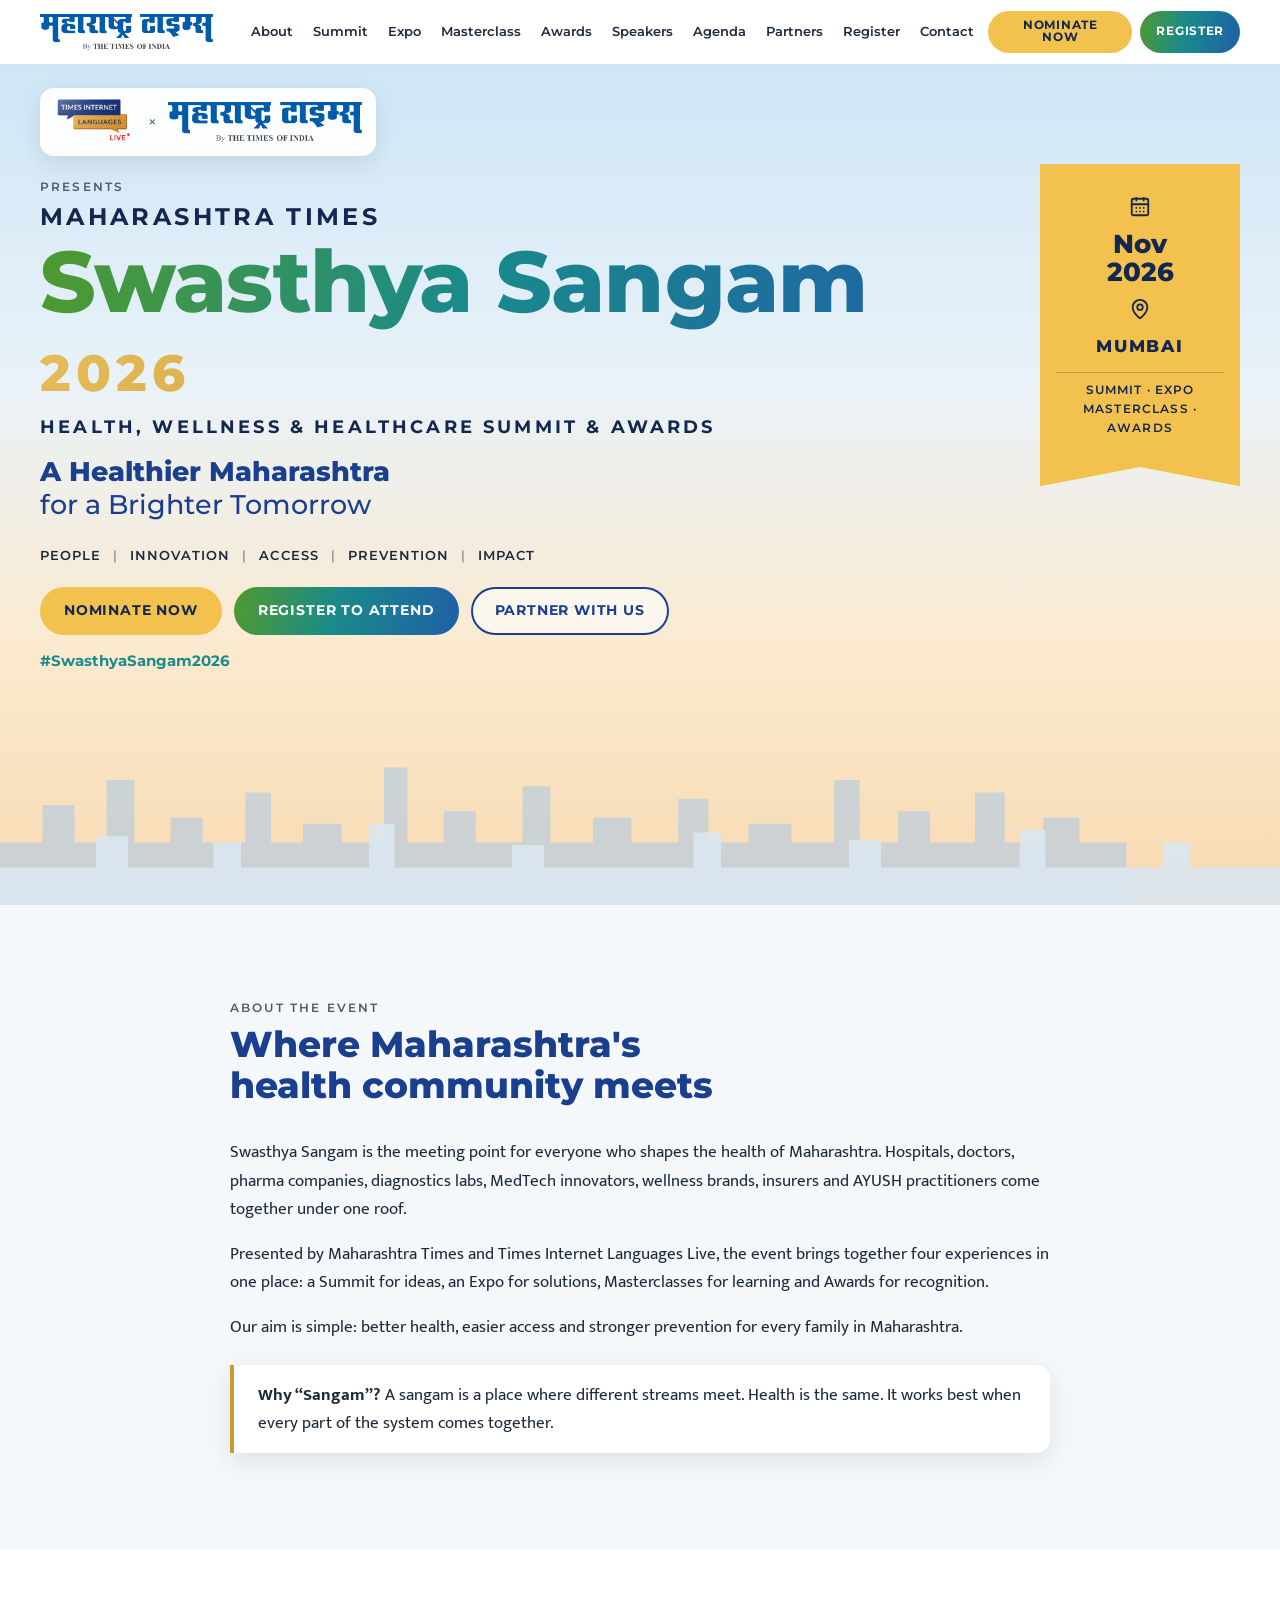
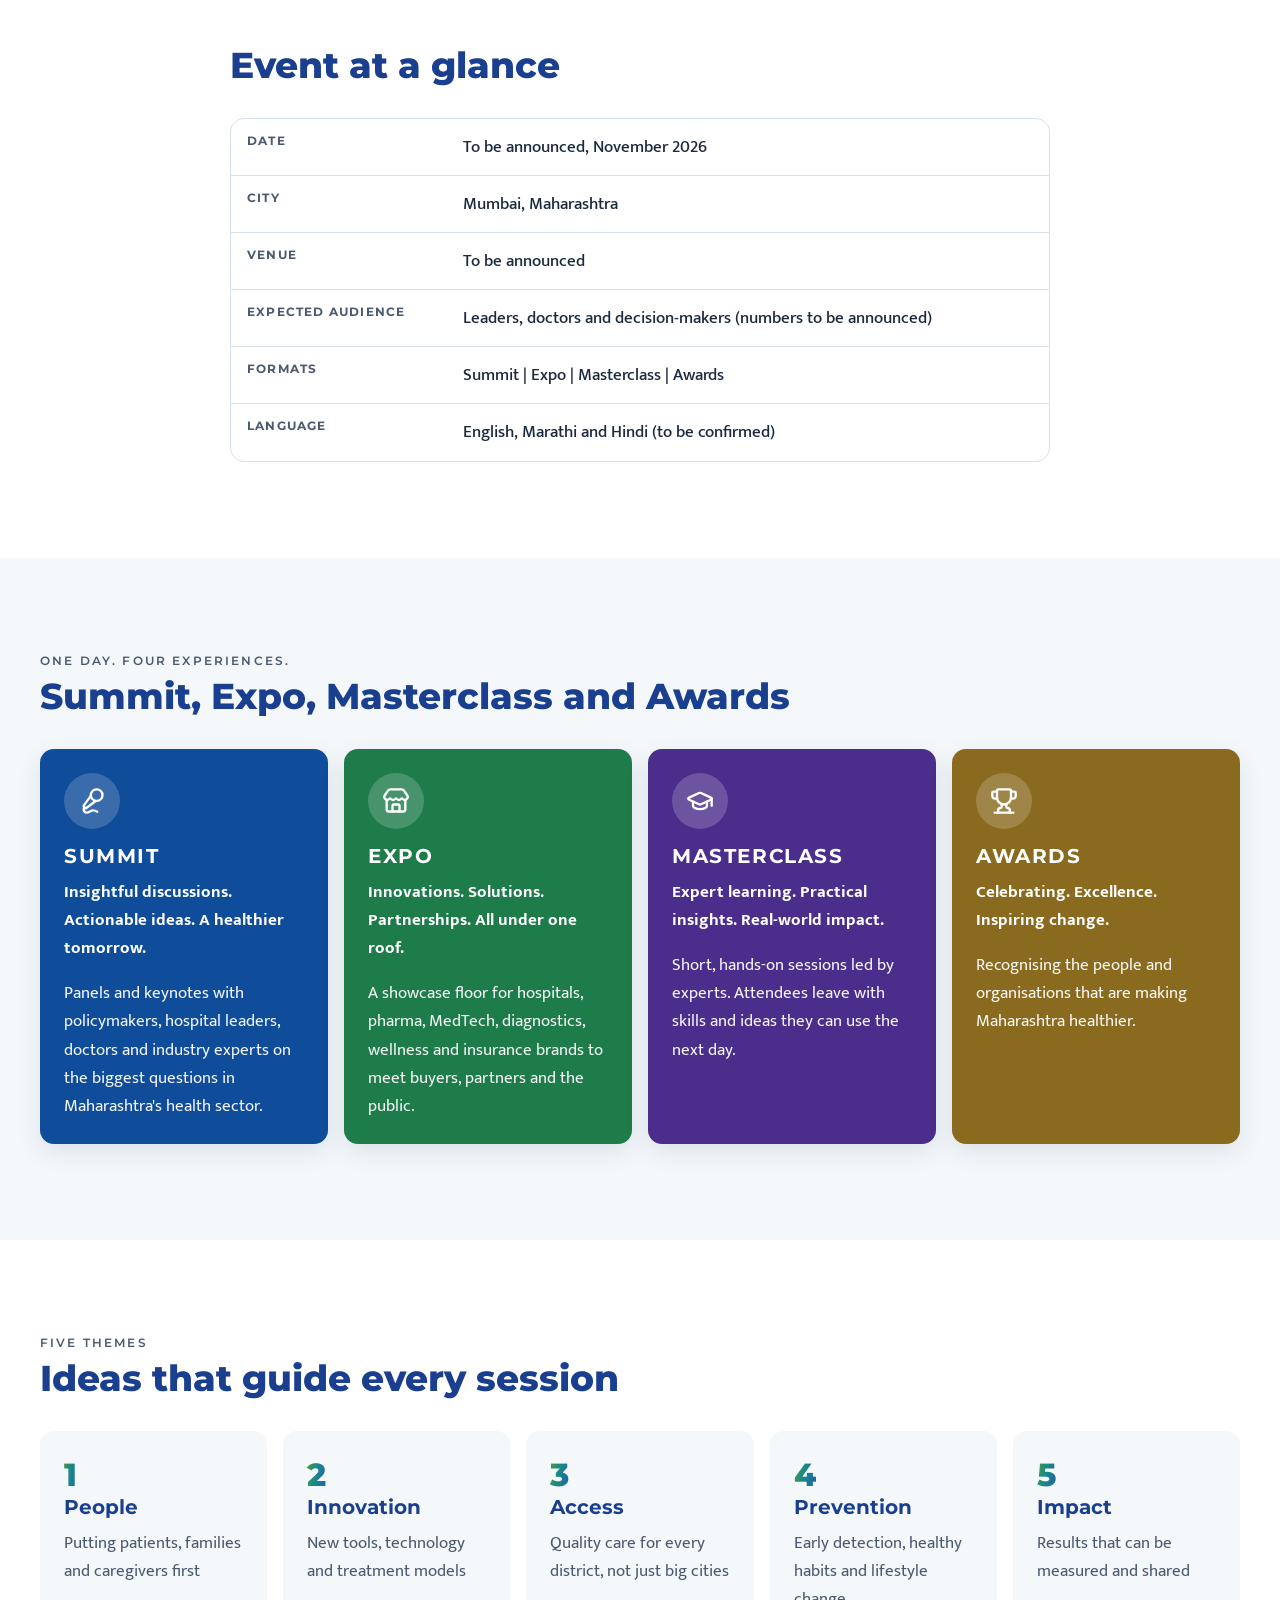
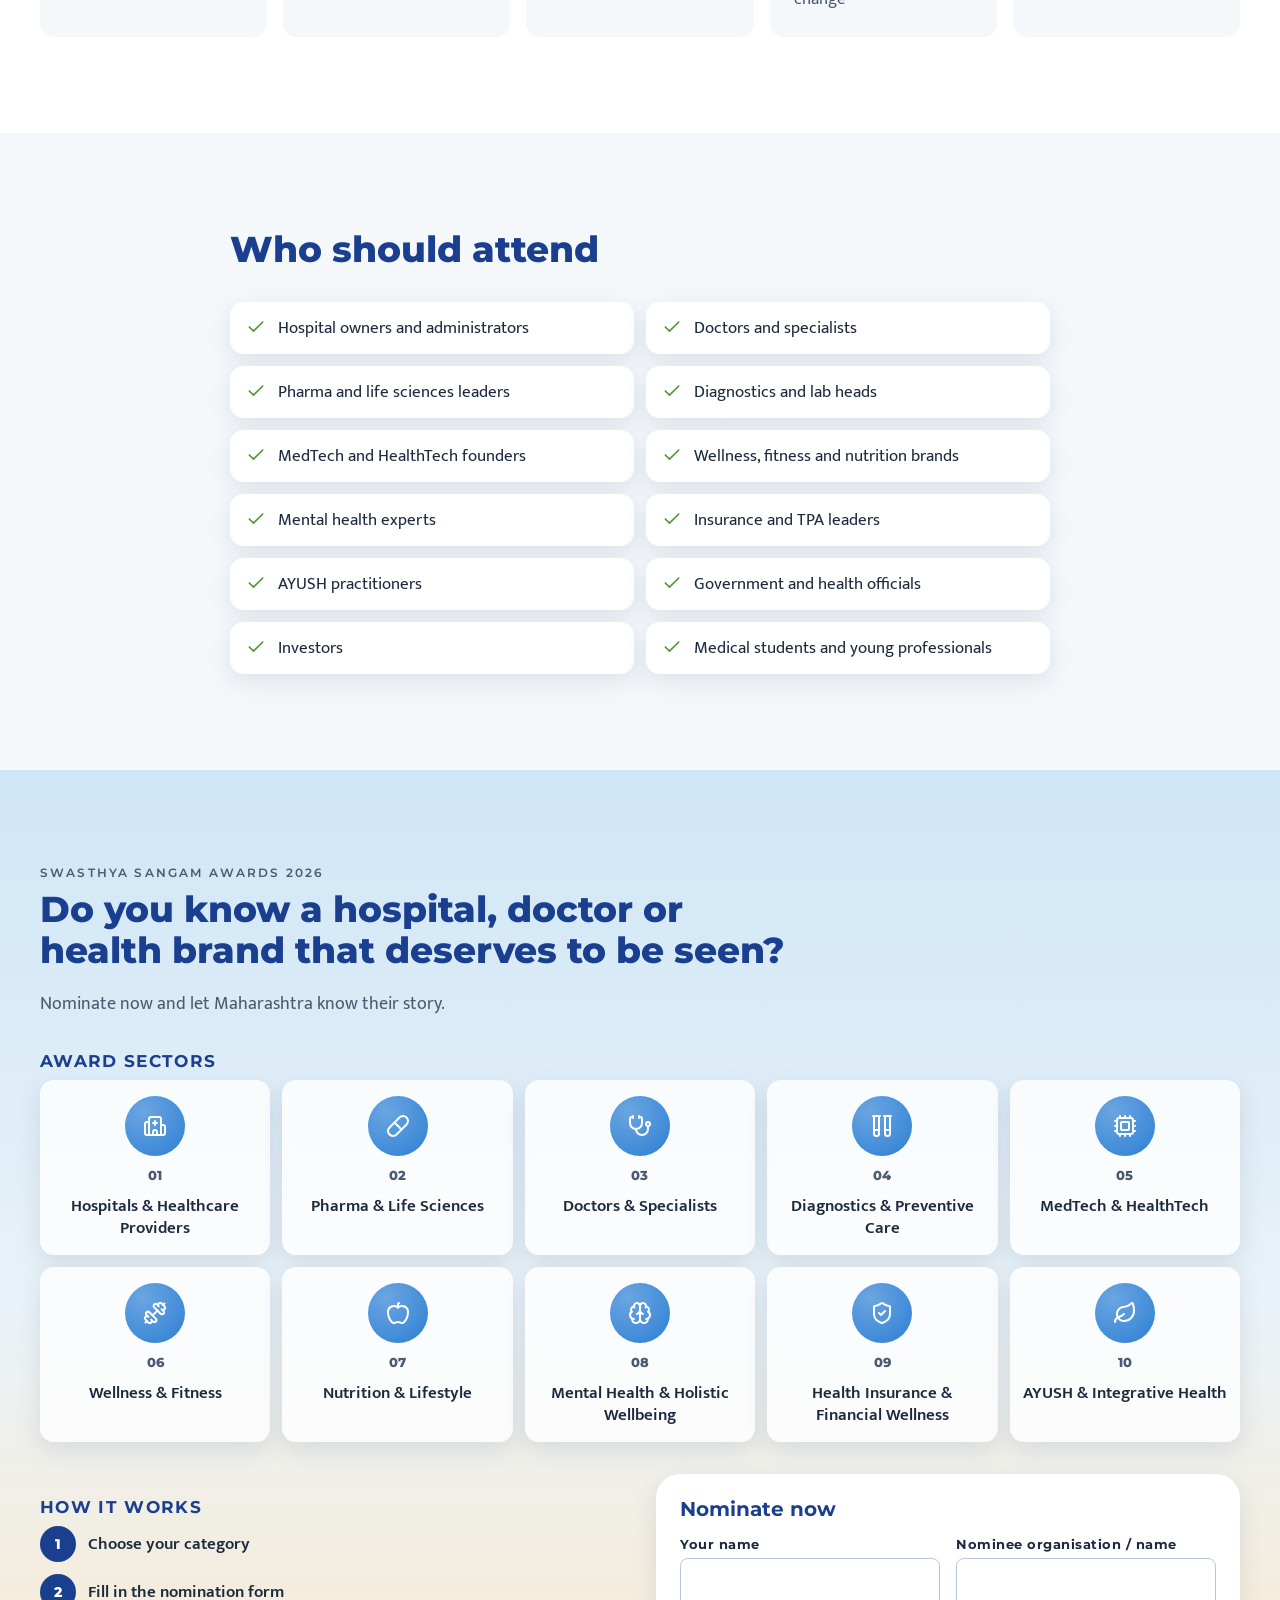
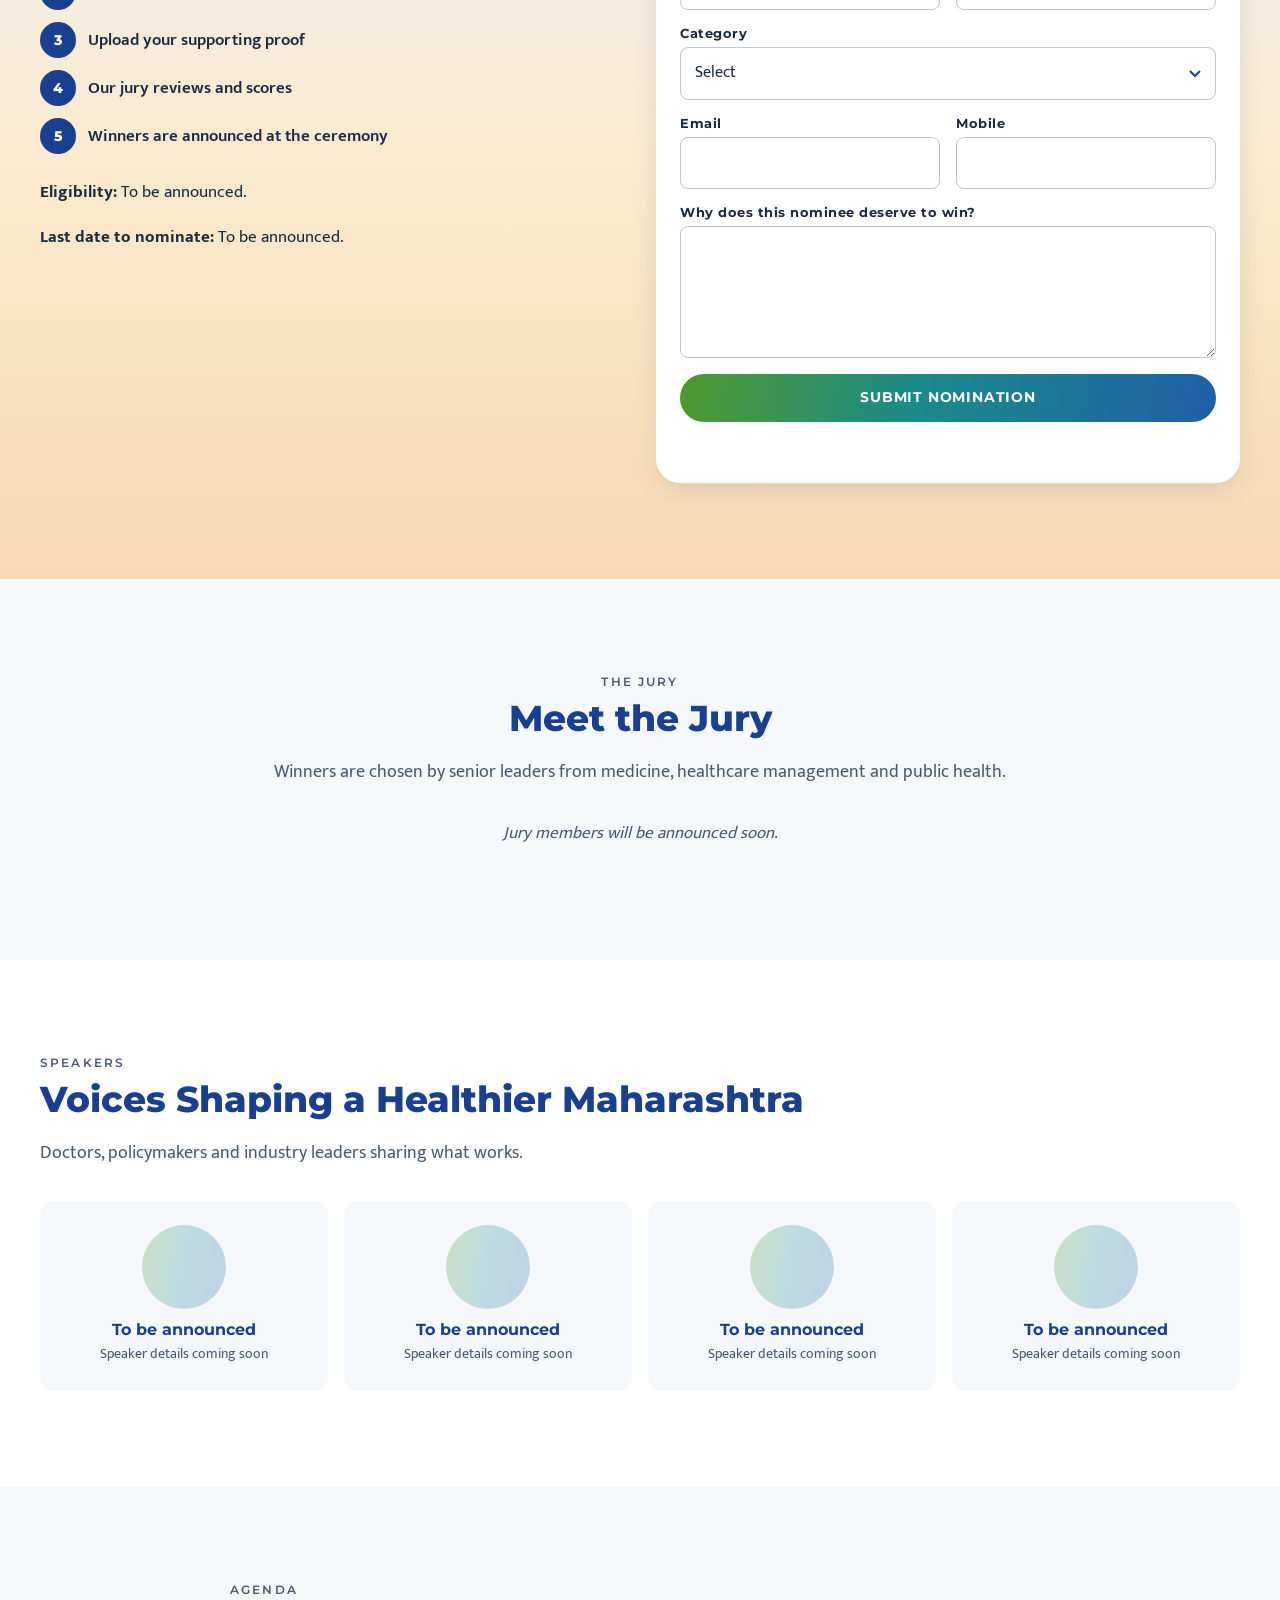
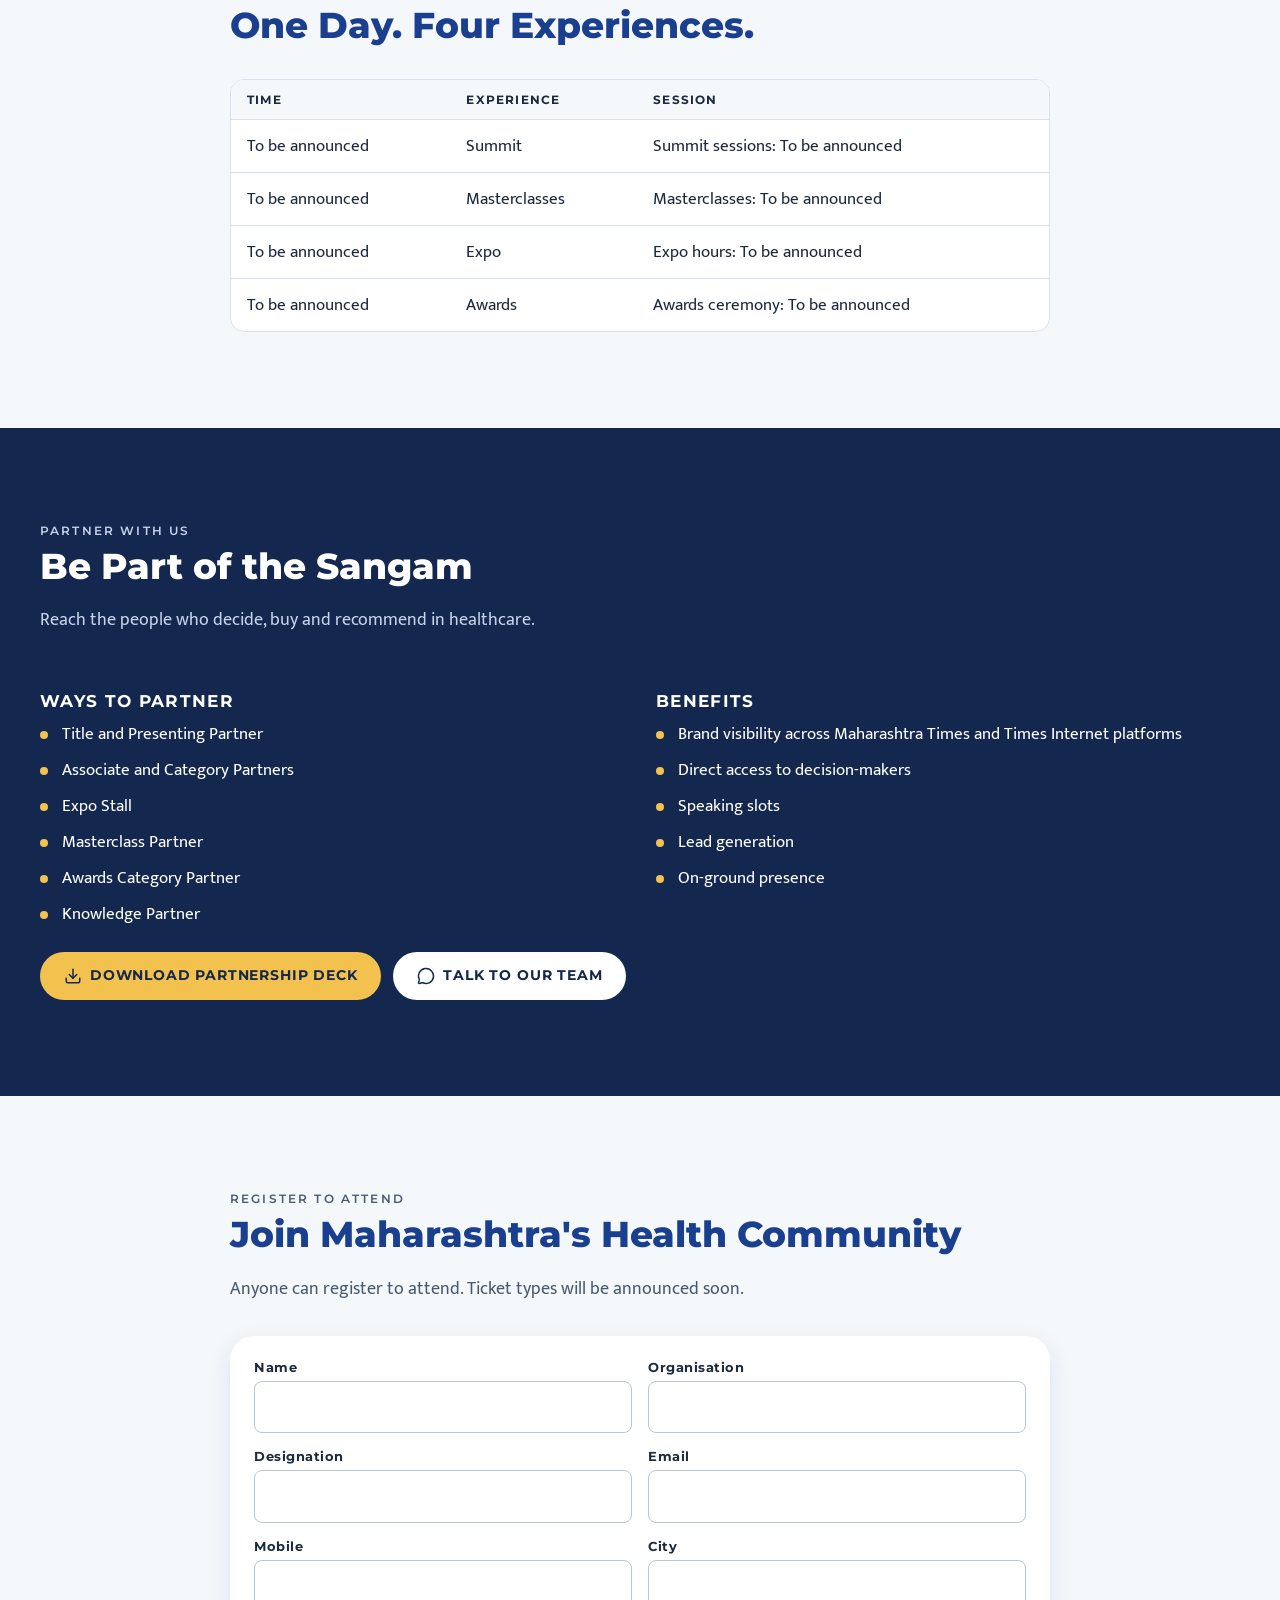
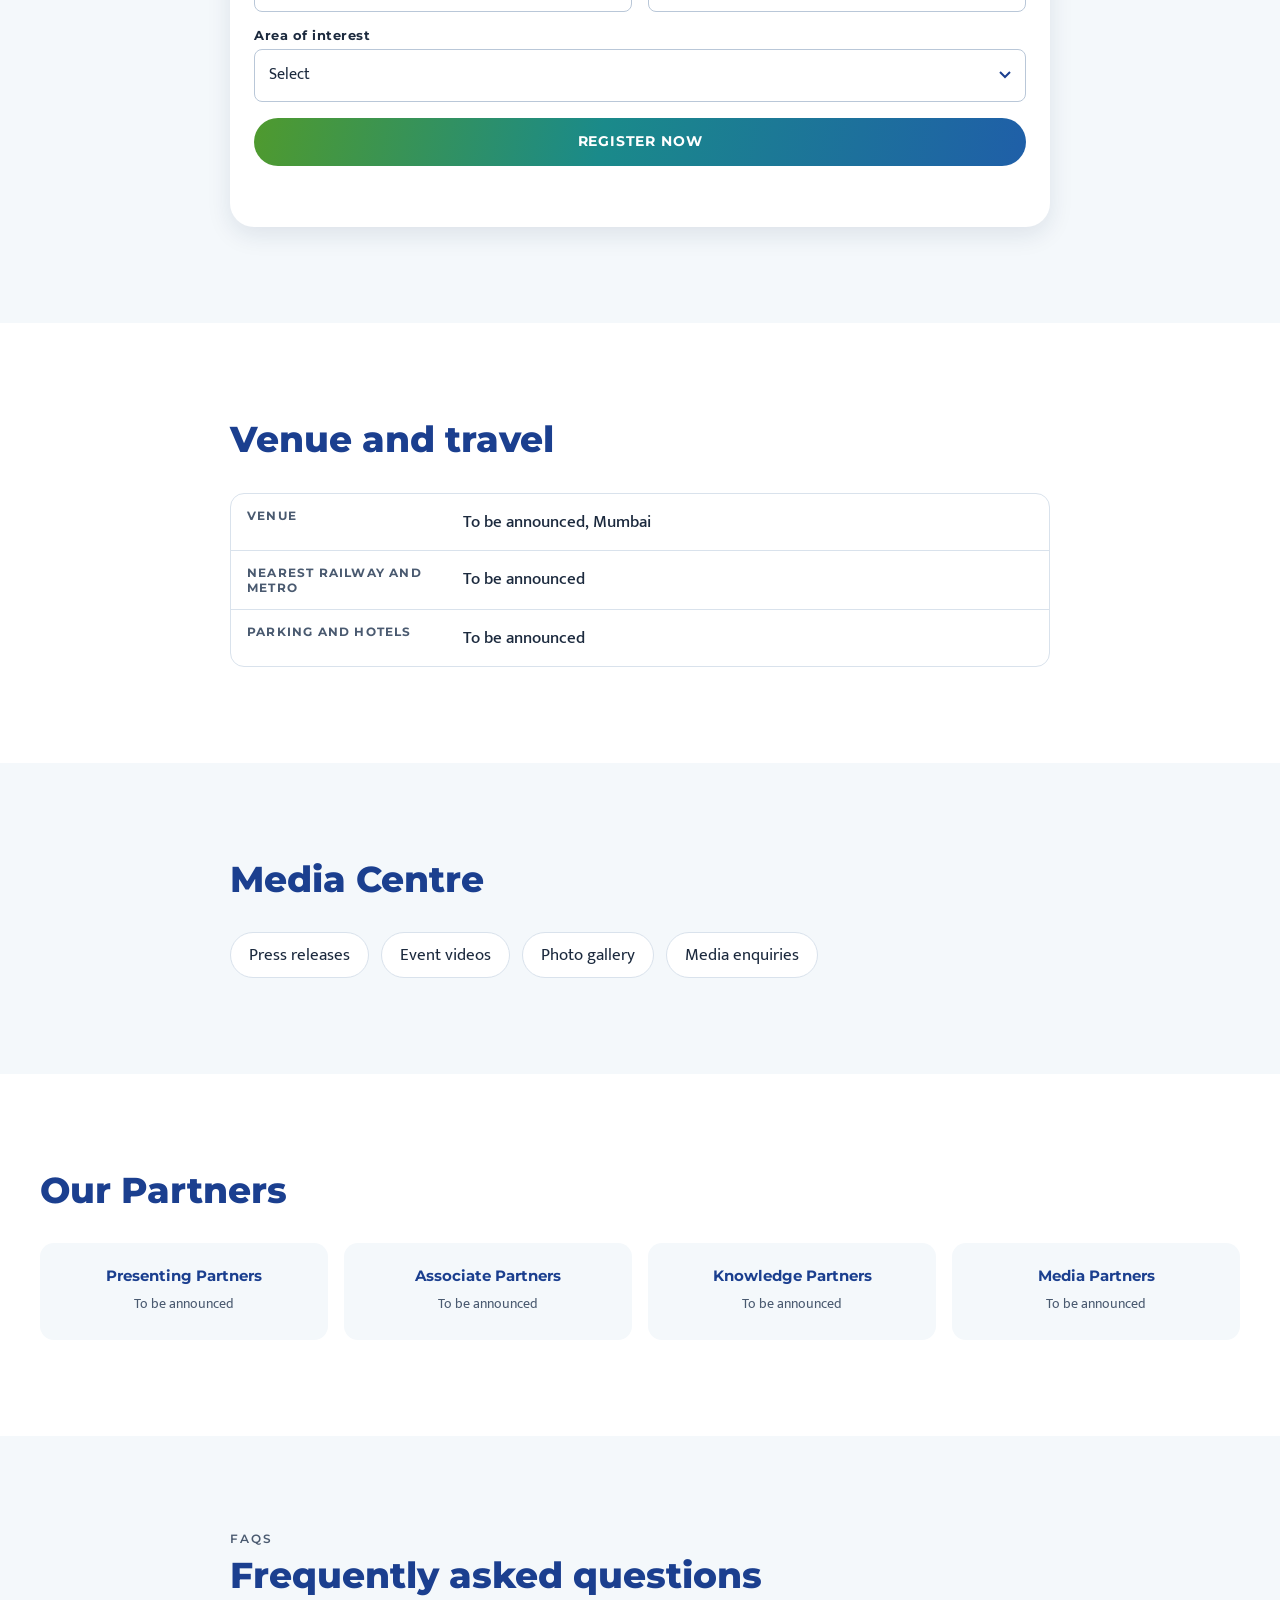
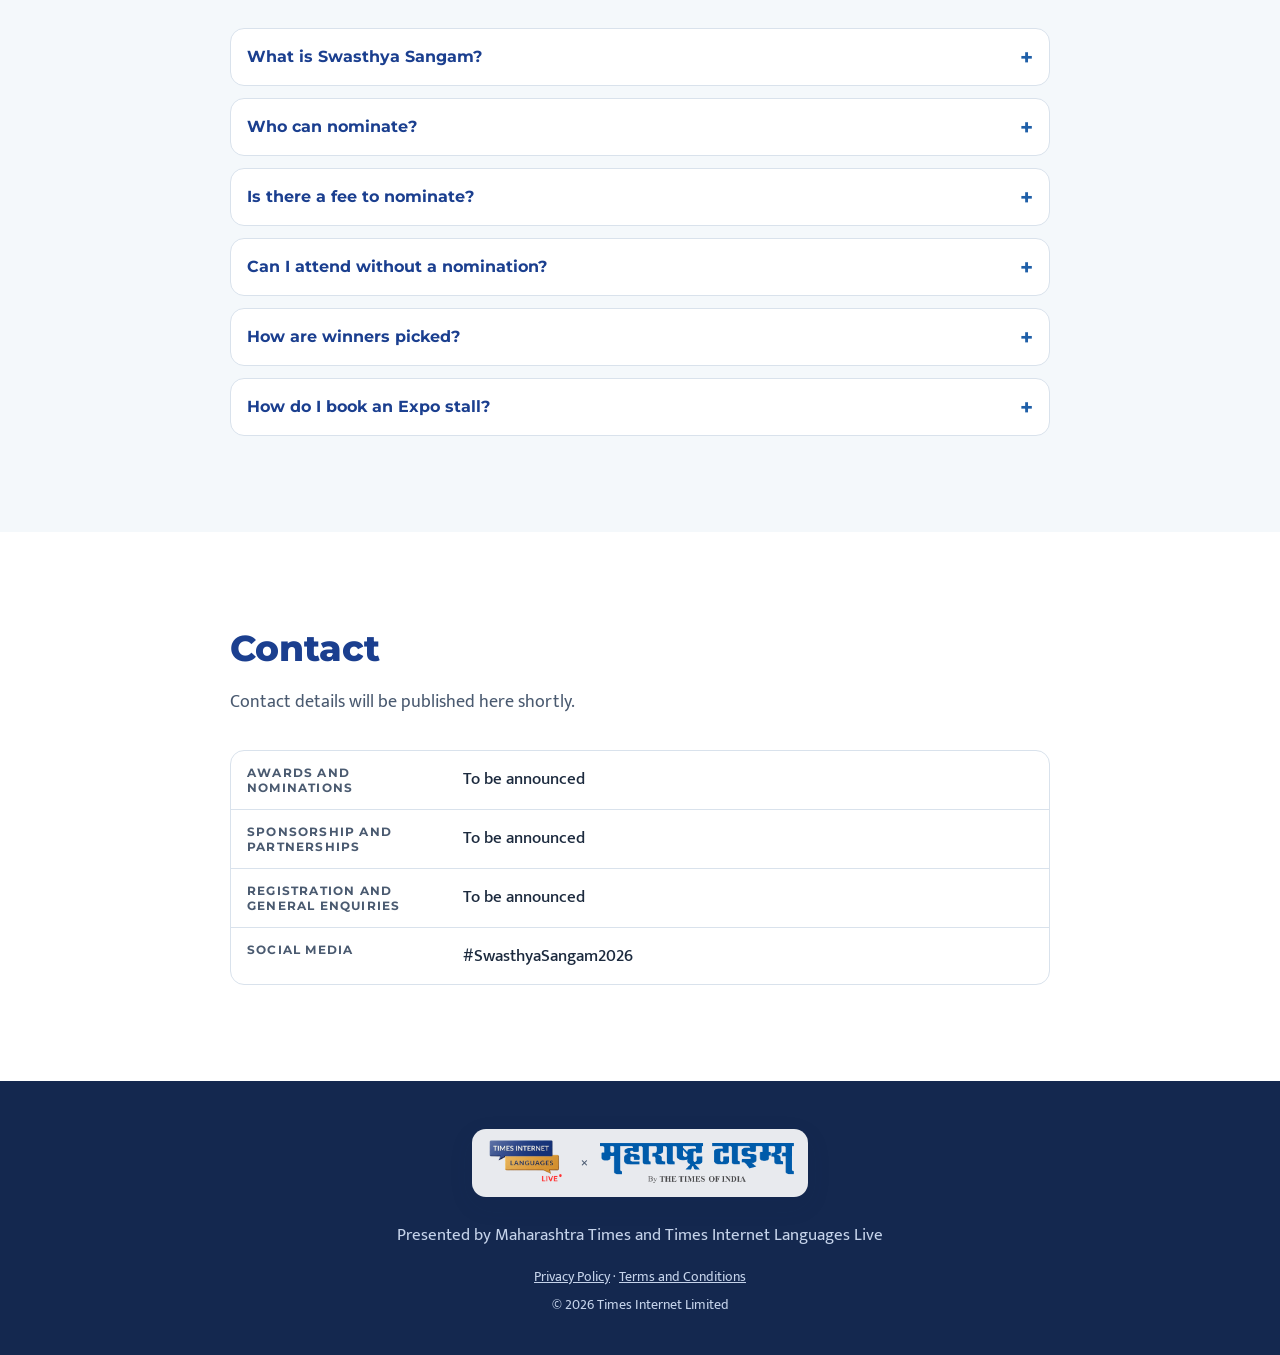
==== index.html @ 1fcc69a0 "Swasthya Sangam 2026 event website (static HTML/CSS/JS) Co-Authored-By: Claude Sonnet 5.5 <noreply@a" ====
<!doctype html>
<html lang="en-IN">
<head>
  <meta charset="utf-8">
  <meta name="viewport" content="width=device-width, initial-scale=1, viewport-fit=cover">
  <title>Swasthya Sangam 2026 | Maharashtra Times Health Summit &amp; Awards, Mumbai</title>
  <meta name="description" content="Maharashtra Times Swasthya Sangam 2026 brings together hospitals, doctors, pharma, MedTech and wellness leaders in Mumbai for a Summit, Expo, Masterclass and Awards. Nominate or register now.">
  <meta name="keywords" content="Swasthya Sangam 2026,Maharashtra Times health summit,healthcare summit Mumbai,health awards Maharashtra,healthcare conference Mumbai November 2026,healthcare expo Mumbai,healthcare event Pune,health summit Pune,Mumbai healthcare awards,hospital awards Maharashtra,doctors conference Maharashtra,MedTech HealthTech summit India,pharma life sciences event Mumbai,wellness summit Maharashtra,AYUSH integrative health event,Navi Mumbai,Thane,Pune,Pimpri-Chinchwad,Nashik,Nagpur,Kolhapur,Aurangabad Chhatrapati Sambhajinagar,Mumbai Metropolitan Region,Maharashtra healthcare leaders,Times Internet Languages Live,महाराष्ट्र टाइम्स स्वास्थ्य संगम,आरोग्य परिषद मुंबई,आरोग्य पुरस्कार महाराष्ट्र">
  <meta name="application-name" content="Maharashtra Times Swasthya Sangam 2026">
  <meta name="author" content="Maharashtra Times, Times Internet Languages Live">
  <meta name="robots" content="index, follow, max-image-preview:large, max-snippet:-1">
  <meta name="theme-color" content="#1b3f8f">
  <meta name="geo.region" content="IN-MH">
  <meta name="geo.placename" content="Mumbai, Maharashtra">
  <meta name="geo.position" content="19.0760;72.8777">
  <meta name="ICBM" content="19.0760, 72.8777">
  <meta name="audience" content="Healthcare professionals, hospital administrators, doctors, pharma, MedTech and wellness leaders in Mumbai, Pune and Maharashtra">
  <link rel="canonical" href="https://singhavi279.github.io/mh-health/">
  <link rel="alternate" hreflang="en-IN" href="https://singhavi279.github.io/mh-health/">
  <link rel="alternate" type="text/plain" href="https://singhavi279.github.io/mh-health/llms.txt" title="LLM-readable summary">

  <meta property="og:type" content="website">
  <meta property="og:locale" content="en_IN">
  <meta property="og:site_name" content="Maharashtra Times Swasthya Sangam 2026">
  <meta property="og:title" content="Swasthya Sangam 2026 | Maharashtra Times Health Summit &amp; Awards, Mumbai">
  <meta property="og:description" content="Maharashtra Times Swasthya Sangam 2026 brings together hospitals, doctors, pharma, MedTech and wellness leaders in Mumbai for a Summit, Expo, Masterclass and Awards. Nominate or register now.">
  <meta property="og:url" content="https://singhavi279.github.io/mh-health/">
  <meta property="og:image" content="https://singhavi279.github.io/mh-health/assets/img/poster.png">
  <meta property="og:image:width" content="1024">
  <meta property="og:image:height" content="1536">
  <meta name="twitter:card" content="summary_large_image">
  <meta name="twitter:title" content="Swasthya Sangam 2026 | Maharashtra Times Health Summit &amp; Awards, Mumbai">
  <meta name="twitter:description" content="Maharashtra Times Swasthya Sangam 2026 brings together hospitals, doctors, pharma, MedTech and wellness leaders in Mumbai for a Summit, Expo, Masterclass and Awards. Nominate or register now.">
  <meta name="twitter:image" content="https://singhavi279.github.io/mh-health/assets/img/poster.png">

  <link rel="icon" href="assets/img/favicon.svg" type="image/svg+xml">
  <link rel="preconnect" href="https://fonts.googleapis.com">
  <link rel="preconnect" href="https://fonts.gstatic.com" crossorigin>
  <link rel="stylesheet" href="https://fonts.googleapis.com/css2?family=Montserrat:wght@400;500;600;700;800&family=Mukta:wght@400;500;600;700&display=swap">
  <link rel="stylesheet" href="css/styles.css">

  <script type="application/ld+json">
{
  "@context": "https://schema.org",
  "@graph": [
    {
      "@type": "Event",
      "@id": "https://singhavi279.github.io/mh-health/#event",
      "name": "Maharashtra Times Swasthya Sangam 2026",
      "alternateName": [
        "Swasthya Sangam 2026",
        "Maharashtra Times Health Summit & Awards",
        "#SwasthyaSangam2026"
      ],
      "description": "Maharashtra Times Swasthya Sangam 2026 brings together hospitals, doctors, pharma, MedTech and wellness leaders in Mumbai for a Summit, Expo, Masterclass and Awards. Nominate or register now.",
      "startDate": "2026-11",
      "eventStatus": "https://schema.org/EventScheduled",
      "eventAttendanceMode": "https://schema.org/OfflineEventAttendanceMode",
      "inLanguage": [
        "en-IN",
        "mr-IN",
        "hi-IN"
      ],
      "url": "https://singhavi279.github.io/mh-health",
      "image": "https://singhavi279.github.io/mh-health/assets/img/poster.png",
      "location": {
        "@type": "Place",
        "name": "Mumbai",
        "address": {
          "@type": "PostalAddress",
          "addressLocality": "Mumbai",
          "addressRegion": "Maharashtra",
          "addressCountry": "IN"
        }
      },
      "audience": {
        "@type": "Audience",
        "audienceType": "Healthcare professionals and decision-makers",
        "geographicArea": [
          {
            "@type": "City",
            "name": "Mumbai"
          },
          {
            "@type": "City",
            "name": "Pune"
          },
          {
            "@type": "City",
            "name": "Thane"
          },
          {
            "@type": "City",
            "name": "Navi Mumbai"
          },
          {
            "@type": "AdministrativeArea",
            "name": "Maharashtra"
          }
        ]
      },
      "about": [
        {
          "@type": "Thing",
          "name": "Hospitals & Healthcare Providers"
        },
        {
          "@type": "Thing",
          "name": "Pharma & Life Sciences"
        },
        {
          "@type": "Thing",
          "name": "Doctors & Specialists"
        },
        {
          "@type": "Thing",
          "name": "Diagnostics & Preventive Care"
        },
        {
          "@type": "Thing",
          "name": "MedTech & HealthTech"
        },
        {
          "@type": "Thing",
          "name": "Wellness & Fitness"
        },
        {
          "@type": "Thing",
          "name": "Nutrition & Lifestyle"
        },
        {
          "@type": "Thing",
          "name": "Mental Health & Holistic Wellbeing"
        },
        {
          "@type": "Thing",
          "name": "Health Insurance & Financial Wellness"
        },
        {
          "@type": "Thing",
          "name": "AYUSH & Integrative Health"
        }
      ],
      "organizer": {
        "@id": "https://singhavi279.github.io/mh-health/#org-mt"
      },
      "sponsor": [
        {
          "@id": "https://singhavi279.github.io/mh-health/#org-mt"
        },
        {
          "@id": "https://singhavi279.github.io/mh-health/#org-til"
        }
      ],
      "isAccessibleForFree": false
    },
    {
      "@type": "Organization",
      "@id": "https://singhavi279.github.io/mh-health/#org-mt",
      "name": "Maharashtra Times",
      "parentOrganization": {
        "@id": "https://singhavi279.github.io/mh-health/#org-til"
      },
      "logo": "https://singhavi279.github.io/mh-health/assets/img/maharashtra-times.png"
    },
    {
      "@type": "Organization",
      "@id": "https://singhavi279.github.io/mh-health/#org-til",
      "name": "Times Internet Limited",
      "brand": {
        "@type": "Brand",
        "name": "Times Internet Languages Live",
        "logo": "https://singhavi279.github.io/mh-health/assets/img/langlive.png"
      }
    },
    {
      "@type": "WebSite",
      "@id": "https://singhavi279.github.io/mh-health/#website",
      "url": "https://singhavi279.github.io/mh-health",
      "name": "Maharashtra Times Swasthya Sangam 2026",
      "inLanguage": "en-IN",
      "publisher": {
        "@id": "https://singhavi279.github.io/mh-health/#org-til"
      }
    },
    {
      "@type": "FAQPage",
      "@id": "https://singhavi279.github.io/mh-health/#faq",
      "mainEntity": [
        {
          "@type": "Question",
          "name": "What is Swasthya Sangam?",
          "acceptedAnswer": {
            "@type": "Answer",
            "text": "A health summit, expo, masterclass and awards event by Maharashtra Times in Mumbai."
          }
        },
        {
          "@type": "Question",
          "name": "Who can nominate?",
          "acceptedAnswer": {
            "@type": "Answer",
            "text": "Any hospital, doctor, brand or organisation that meets the eligibility rules."
          }
        },
        {
          "@type": "Question",
          "name": "Is there a fee to nominate?",
          "acceptedAnswer": {
            "@type": "Answer",
            "text": "Nomination fee details will be announced shortly."
          }
        },
        {
          "@type": "Question",
          "name": "Can I attend without a nomination?",
          "acceptedAnswer": {
            "@type": "Answer",
            "text": "Yes. Anyone can register to attend."
          }
        },
        {
          "@type": "Question",
          "name": "How are winners picked?",
          "acceptedAnswer": {
            "@type": "Answer",
            "text": "An independent jury scores each nomination."
          }
        },
        {
          "@type": "Question",
          "name": "How do I book an Expo stall?",
          "acceptedAnswer": {
            "@type": "Answer",
            "text": "Use the Talk to Our Team button in the Partner With Us section, or write to the sponsorship team listed under Contact."
          }
        }
      ]
    }
  ]
}
  </script>
</head>
<body data-form-endpoint="">

<a class="skip" href="#main">Skip to content</a>

<header class="topbar">
<div class="container topbar-in">
<a class="brand" href="#top" aria-label="Maharashtra Times Swasthya Sangam 2026 home">
<img src="assets/img/maharashtra-times.png" alt="Maharashtra Times" width="597" height="123"/>
</a>

<nav class="nav-desktop" aria-label="Primary">
<a href="#about">About</a>
<a href="#experiences">Summit</a>
<a href="#experiences">Expo</a>
<a href="#experiences">Masterclass</a>
<a href="#awards">Awards</a>
<a href="#speakers">Speakers</a>
<a href="#agenda">Agenda</a>
<a href="#partner">Partners</a>
<a href="#register">Register</a>
<a href="#contact">Contact</a>
</nav>
<div class="topbar-cta">
<a class="btn btn-gold btn-sm" href="#nominate">Nominate Now</a>
<a class="btn btn-primary btn-sm hide-sm" href="#register">Register</a>
</div>
<details class="menu">
<summary aria-label="Open menu">
<span>
</span>
<span>
</span>
<span>
</span>
</summary>

<nav aria-label="Mobile">
<a href="#about">About</a>
<a href="#experiences">Summit</a>
<a href="#experiences">Expo</a>
<a href="#experiences">Masterclass</a>
<a href="#awards">Awards</a>
<a href="#speakers">Speakers</a>
<a href="#agenda">Agenda</a>
<a href="#partner">Partners</a>
<a href="#register">Register</a>
<a href="#contact">Contact</a>
<a class="btn btn-primary" href="#register">Register</a>
</nav>
</details>
</div>
</header>

<main id="main">

<section class="hero" id="top" aria-labelledby="hero-title">
<div class="container hero-in">
<div class="hero-copy">
<div class="logos ">
<img src="assets/img/langlive.png" alt="Times Internet Languages Live" width="517" height="323"/>
<span class="logos-x" aria-hidden="true">×</span>
<img src="assets/img/maharashtra-times.png" alt="Maharashtra Times" width="597" height="123"/>
</div>
<p class="eyebrow">Presents</p>
<h1 id="hero-title">
<span class="h1-pre">Maharashtra Times</span>
<span class="h1-main gradient-text">Swasthya Sangam</span>
<span class="h1-year">2026</span>
</h1>
<p class="subhead">Health, Wellness &amp; Healthcare Summit &amp; Awards</p>
<p class="tagline">
<span>A Healthier Maharashtra</span> for a Brighter Tomorrow</p>
<ul class="tag-row" aria-label="Themes">
<li>People</li>
<li>Innovation</li>
<li>Access</li>
<li>Prevention</li>
<li>Impact</li>
</ul>
<div class="hero-cta">
<a class="btn btn-gold" href="#nominate">Nominate Now</a>
<a class="btn btn-primary" href="#register">Register to Attend</a>
<a class="btn btn-ghost" href="#partner">Partner With Us</a>
</div>
<p class="hash">#SwasthyaSangam2026</p>
</div>

<aside class="date-ribbon" aria-label="Date and place">
<svg xmlns="http://www.w3.org/2000/svg" width="24" height="24" viewBox="0 0 24 24" fill="none" stroke="currentColor" stroke-width="2" stroke-linecap="round" stroke-linejoin="round" class="lucide lucide-calendar-days" aria-hidden="true">
<path d="M8 2v3">
</path>
<path d="M16 2v3">
</path>
<rect x="3" y="3" width="18" height="18" rx="2">
</rect>
<path d="M3 9h18">
</path>
<path d="M8 13h.01">
</path>
<path d="M12 13h.01">
</path>
<path d="M16 13h.01">
</path>
<path d="M8 17h.01">
</path>
<path d="M12 17h.01">
</path>
<path d="M16 17h.01">
</path>
</svg>
<p class="d-big">Nov<br/>2026</p>
<svg xmlns="http://www.w3.org/2000/svg" width="24" height="24" viewBox="0 0 24 24" fill="none" stroke="currentColor" stroke-width="2" stroke-linecap="round" stroke-linejoin="round" class="lucide lucide-map-pin" aria-hidden="true">
<path d="M20 10c0 4.993-5.539 10.193-7.399 11.799a1 1 0 0 1-1.202 0C9.539 20.193 4 14.993 4 10a8 8 0 0 1 16 0">
</path>
<circle cx="12" cy="10" r="3">
</circle>
</svg>
<p class="d-city">Mumbai</p>
<p class="d-small">Summit · Expo<br/>Masterclass · Awards</p>
</aside>
</div>
<div class="skyline" aria-hidden="true">
</div>
</section>

<section class="section" id="about-s" aria-labelledby="about">
<div class="container narrow">

<header class="sec-head">
<p class="eyebrow">About the event</p>
<h2 id="about">Where Maharashtra&#x27;s health community meets</h2>
</header>
<p>Swasthya Sangam is the meeting point for everyone who shapes the health of Maharashtra. Hospitals, doctors, pharma companies, diagnostics labs, MedTech innovators, wellness brands, insurers and AYUSH practitioners come together under one roof.</p>
<p>Presented by Maharashtra Times and Times Internet Languages Live, the event brings together four experiences in one place: a Summit for ideas, an Expo for solutions, Masterclasses for learning and Awards for recognition.</p>
<p>Our aim is simple: better health, easier access and stronger prevention for every family in Maharashtra.</p>
<blockquote class="why">
<strong>Why “Sangam”?</strong> A sangam is a place where different streams meet. Health is the same. It works best when every part of the system comes together.</blockquote>
</div>
</section>

<section class="section alt" aria-labelledby="glance">
<div class="container narrow">

<header class="sec-head">
<h2 id="glance">Event at a glance</h2>
</header>
<dl class="glance">
<div>
<dt>Date</dt>
<dd>To be announced, November 2026</dd>
</div>
<div>
<dt>City</dt>
<dd>Mumbai, Maharashtra</dd>
</div>
<div>
<dt>Venue</dt>
<dd>To be announced</dd>
</div>
<div>
<dt>Expected audience</dt>
<dd>Leaders, doctors and decision-makers (numbers to be announced)</dd>
</div>
<div>
<dt>Formats</dt>
<dd>Summit | Expo | Masterclass | Awards</dd>
</div>
<div>
<dt>Language</dt>
<dd>English, Marathi and Hindi (to be confirmed)</dd>
</div>
</dl>
</div>
</section>

<section class="section" id="experiences" aria-labelledby="exp-h">
<div class="container">

<header class="sec-head">
<p class="eyebrow">One day. Four experiences.</p>
<h2 id="exp-h">Summit, Expo, Masterclass and Awards</h2>
</header>
<div class="grid-4">
<article id="summit" class="pillar pillar-summit">
<div class="pillar-icon">
<svg xmlns="http://www.w3.org/2000/svg" width="24" height="24" viewBox="0 0 24 24" fill="none" stroke="currentColor" stroke-width="2" stroke-linecap="round" stroke-linejoin="round" class="lucide lucide-mic-vocal lucide-mic-2" aria-hidden="true">
<path d="m11 7.601-5.994 8.19a1 1 0 0 0 .1 1.298l.817.818a1 1 0 0 0 1.314.087L15.09 12">
</path>
<path d="M16.5 21.174C15.5 20.5 14.372 20 13 20c-2.058 0-3.928 2.356-6 2-2.072-.356-2.775-3.369-1.5-4.5">
</path>
<circle cx="16" cy="7" r="5">
</circle>
</svg>
</div>
<h3>Summit</h3>
<p class="pillar-line">Insightful discussions. Actionable ideas. A healthier tomorrow.</p>
<p>Panels and keynotes with policymakers, hospital leaders, doctors and industry experts on the biggest questions in Maharashtra&#x27;s health sector.</p>
</article>
<article id="expo" class="pillar pillar-expo">
<div class="pillar-icon">
<svg xmlns="http://www.w3.org/2000/svg" width="24" height="24" viewBox="0 0 24 24" fill="none" stroke="currentColor" stroke-width="2" stroke-linecap="round" stroke-linejoin="round" class="lucide lucide-store" aria-hidden="true">
<path d="M15 21v-5a1 1 0 0 0-1-1h-4a1 1 0 0 0-1 1v5">
</path>
<path d="M17.774 10.31a1.12 1.12 0 0 0-1.549 0 2.5 2.5 0 0 1-3.451 0 1.12 1.12 0 0 0-1.548 0 2.5 2.5 0 0 1-3.452 0 1.12 1.12 0 0 0-1.549 0 2.5 2.5 0 0 1-3.77-3.248l2.889-4.184A2 2 0 0 1 7 2h10a2 2 0 0 1 1.653.873l2.895 4.192a2.5 2.5 0 0 1-3.774 3.244">
</path>
<path d="M4 10.95V19a2 2 0 0 0 2 2h12a2 2 0 0 0 2-2v-8.05">
</path>
</svg>
</div>
<h3>Expo</h3>
<p class="pillar-line">Innovations. Solutions. Partnerships. All under one roof.</p>
<p>A showcase floor for hospitals, pharma, MedTech, diagnostics, wellness and insurance brands to meet buyers, partners and the public.</p>
</article>
<article id="masterclass" class="pillar pillar-masterclass">
<div class="pillar-icon">
<svg xmlns="http://www.w3.org/2000/svg" width="24" height="24" viewBox="0 0 24 24" fill="none" stroke="currentColor" stroke-width="2" stroke-linecap="round" stroke-linejoin="round" class="lucide lucide-graduation-cap" aria-hidden="true">
<path d="M21.42 10.922a1 1 0 0 0-.019-1.838L12.83 5.18a2 2 0 0 0-1.66 0L2.6 9.08a1 1 0 0 0 0 1.832l8.57 3.908a2 2 0 0 0 1.66 0z">
</path>
<path d="M22 10v6">
</path>
<path d="M6 12.5V16a6 3 0 0 0 12 0v-3.5">
</path>
</svg>
</div>
<h3>Masterclass</h3>
<p class="pillar-line">Expert learning. Practical insights. Real-world impact.</p>
<p>Short, hands-on sessions led by experts. Attendees leave with skills and ideas they can use the next day.</p>
</article>
<article id="awards" class="pillar pillar-awards">
<div class="pillar-icon">
<svg xmlns="http://www.w3.org/2000/svg" width="24" height="24" viewBox="0 0 24 24" fill="none" stroke="currentColor" stroke-width="2" stroke-linecap="round" stroke-linejoin="round" class="lucide lucide-trophy" aria-hidden="true">
<path d="M10 14.66V17a1 1 0 0 1-1 1 2 2 0 0 0-2 2v2">
</path>
<path d="M14 14.66V17a1 1 0 0 0 1 1 2 2 0 0 1 2 2v2">
</path>
<path d="M17.916 10H19.5A2.5 2.5 0 0 0 22 7.5V5a1 1 0 0 0-1-1h-3">
</path>
<path d="M4 22h16">
</path>
<path d="M6 9a6 6 0 0 0 12 0V3a1 1 0 0 0-1-1H7a1 1 0 0 0-1 1z">
</path>
<path d="M6.084 10H4.5A2.5 2.5 0 0 1 2 7.5V5a1 1 0 0 1 1-1h3">
</path>
</svg>
</div>
<h3>Awards</h3>
<p class="pillar-line">Celebrating. Excellence. Inspiring change.</p>
<p>Recognising the people and organisations that are making Maharashtra healthier.</p>
</article>
</div>
</div>
</section>

<section class="section alt" id="themes" aria-labelledby="themes-h">
<div class="container">

<header class="sec-head">
<p class="eyebrow">Five themes</p>
<h2 id="themes-h">Ideas that guide every session</h2>
</header>
<ol class="themes">
<li>
<span class="num">1</span>
<h3>People</h3>
<p>Putting patients, families and caregivers first</p>
</li>
<li>
<span class="num">2</span>
<h3>Innovation</h3>
<p>New tools, technology and treatment models</p>
</li>
<li>
<span class="num">3</span>
<h3>Access</h3>
<p>Quality care for every district, not just big cities</p>
</li>
<li>
<span class="num">4</span>
<h3>Prevention</h3>
<p>Early detection, healthy habits and lifestyle change</p>
</li>
<li>
<span class="num">5</span>
<h3>Impact</h3>
<p>Results that can be measured and shared</p>
</li>
</ol>
</div>
</section>

<section class="section" id="attend" aria-labelledby="attend-h">
<div class="container narrow">

<header class="sec-head">
<h2 id="attend-h">Who should attend</h2>
</header>
<ul class="checks">
<li>
<svg xmlns="http://www.w3.org/2000/svg" width="24" height="24" viewBox="0 0 24 24" fill="none" stroke="currentColor" stroke-width="2" stroke-linecap="round" stroke-linejoin="round" class="lucide lucide-check" aria-hidden="true">
<path d="M20 6 9 17l-5-5">
</path>
</svg>Hospital owners and administrators</li>
<li>
<svg xmlns="http://www.w3.org/2000/svg" width="24" height="24" viewBox="0 0 24 24" fill="none" stroke="currentColor" stroke-width="2" stroke-linecap="round" stroke-linejoin="round" class="lucide lucide-check" aria-hidden="true">
<path d="M20 6 9 17l-5-5">
</path>
</svg>Doctors and specialists</li>
<li>
<svg xmlns="http://www.w3.org/2000/svg" width="24" height="24" viewBox="0 0 24 24" fill="none" stroke="currentColor" stroke-width="2" stroke-linecap="round" stroke-linejoin="round" class="lucide lucide-check" aria-hidden="true">
<path d="M20 6 9 17l-5-5">
</path>
</svg>Pharma and life sciences leaders</li>
<li>
<svg xmlns="http://www.w3.org/2000/svg" width="24" height="24" viewBox="0 0 24 24" fill="none" stroke="currentColor" stroke-width="2" stroke-linecap="round" stroke-linejoin="round" class="lucide lucide-check" aria-hidden="true">
<path d="M20 6 9 17l-5-5">
</path>
</svg>Diagnostics and lab heads</li>
<li>
<svg xmlns="http://www.w3.org/2000/svg" width="24" height="24" viewBox="0 0 24 24" fill="none" stroke="currentColor" stroke-width="2" stroke-linecap="round" stroke-linejoin="round" class="lucide lucide-check" aria-hidden="true">
<path d="M20 6 9 17l-5-5">
</path>
</svg>MedTech and HealthTech founders</li>
<li>
<svg xmlns="http://www.w3.org/2000/svg" width="24" height="24" viewBox="0 0 24 24" fill="none" stroke="currentColor" stroke-width="2" stroke-linecap="round" stroke-linejoin="round" class="lucide lucide-check" aria-hidden="true">
<path d="M20 6 9 17l-5-5">
</path>
</svg>Wellness, fitness and nutrition brands</li>
<li>
<svg xmlns="http://www.w3.org/2000/svg" width="24" height="24" viewBox="0 0 24 24" fill="none" stroke="currentColor" stroke-width="2" stroke-linecap="round" stroke-linejoin="round" class="lucide lucide-check" aria-hidden="true">
<path d="M20 6 9 17l-5-5">
</path>
</svg>Mental health experts</li>
<li>
<svg xmlns="http://www.w3.org/2000/svg" width="24" height="24" viewBox="0 0 24 24" fill="none" stroke="currentColor" stroke-width="2" stroke-linecap="round" stroke-linejoin="round" class="lucide lucide-check" aria-hidden="true">
<path d="M20 6 9 17l-5-5">
</path>
</svg>Insurance and TPA leaders</li>
<li>
<svg xmlns="http://www.w3.org/2000/svg" width="24" height="24" viewBox="0 0 24 24" fill="none" stroke="currentColor" stroke-width="2" stroke-linecap="round" stroke-linejoin="round" class="lucide lucide-check" aria-hidden="true">
<path d="M20 6 9 17l-5-5">
</path>
</svg>AYUSH practitioners</li>
<li>
<svg xmlns="http://www.w3.org/2000/svg" width="24" height="24" viewBox="0 0 24 24" fill="none" stroke="currentColor" stroke-width="2" stroke-linecap="round" stroke-linejoin="round" class="lucide lucide-check" aria-hidden="true">
<path d="M20 6 9 17l-5-5">
</path>
</svg>Government and health officials</li>
<li>
<svg xmlns="http://www.w3.org/2000/svg" width="24" height="24" viewBox="0 0 24 24" fill="none" stroke="currentColor" stroke-width="2" stroke-linecap="round" stroke-linejoin="round" class="lucide lucide-check" aria-hidden="true">
<path d="M20 6 9 17l-5-5">
</path>
</svg>Investors</li>
<li>
<svg xmlns="http://www.w3.org/2000/svg" width="24" height="24" viewBox="0 0 24 24" fill="none" stroke="currentColor" stroke-width="2" stroke-linecap="round" stroke-linejoin="round" class="lucide lucide-check" aria-hidden="true">
<path d="M20 6 9 17l-5-5">
</path>
</svg>Medical students and young professionals</li>
</ul>
</div>
</section>

<section class="section awards" id="awards" aria-labelledby="awards-h">
<div class="container">

<header class="sec-head">
<p class="eyebrow">Swasthya Sangam Awards 2026</p>
<h2 id="awards-h">Do you know a hospital, doctor or health brand that deserves to be seen?</h2>
<p class="lead">Nominate now and let Maharashtra know their story.</p>
</header>
<h3 class="sub">Award sectors</h3>
<ol class="sectors">
<li style="--c:var(--sector-hospitals)">
<span class="dot">
<svg xmlns="http://www.w3.org/2000/svg" width="24" height="24" viewBox="0 0 24 24" fill="none" stroke="currentColor" stroke-width="2" stroke-linecap="round" stroke-linejoin="round" class="lucide lucide-hospital" aria-hidden="true">
<path d="M12 7v4">
</path>
<path d="M14 21v-3a2 2 0 0 0-4 0v3">
</path>
<path d="M14 9h-4">
</path>
<path d="M18 11h2a2 2 0 0 1 2 2v6a2 2 0 0 1-2 2H4a2 2 0 0 1-2-2v-9a2 2 0 0 1 2-2h2">
</path>
<path d="M18 21V5a2 2 0 0 0-2-2H8a2 2 0 0 0-2 2v16">
</path>
</svg>
</span>
<span class="s-no">01</span>
<span class="s-name">Hospitals &amp; Healthcare Providers</span>
</li>
<li style="--c:var(--sector-pharma)">
<span class="dot">
<svg xmlns="http://www.w3.org/2000/svg" width="24" height="24" viewBox="0 0 24 24" fill="none" stroke="currentColor" stroke-width="2" stroke-linecap="round" stroke-linejoin="round" class="lucide lucide-pill" aria-hidden="true">
<path d="m10.5 20.5 10-10a4.95 4.95 0 1 0-7-7l-10 10a4.95 4.95 0 1 0 7 7Z">
</path>
<path d="m8.5 8.5 7 7">
</path>
</svg>
</span>
<span class="s-no">02</span>
<span class="s-name">Pharma &amp; Life Sciences</span>
</li>
<li style="--c:var(--sector-doctors)">
<span class="dot">
<svg xmlns="http://www.w3.org/2000/svg" width="24" height="24" viewBox="0 0 24 24" fill="none" stroke="currentColor" stroke-width="2" stroke-linecap="round" stroke-linejoin="round" class="lucide lucide-stethoscope" aria-hidden="true">
<path d="M11 2v2">
</path>
<path d="M5 2v2">
</path>
<path d="M5 3H4a2 2 0 0 0-2 2v4a6 6 0 0 0 12 0V5a2 2 0 0 0-2-2h-1">
</path>
<path d="M8 15a6 6 0 0 0 12 0v-3">
</path>
<circle cx="20" cy="10" r="2">
</circle>
</svg>
</span>
<span class="s-no">03</span>
<span class="s-name">Doctors &amp; Specialists</span>
</li>
<li style="--c:var(--sector-diagnostics)">
<span class="dot">
<svg xmlns="http://www.w3.org/2000/svg" width="24" height="24" viewBox="0 0 24 24" fill="none" stroke="currentColor" stroke-width="2" stroke-linecap="round" stroke-linejoin="round" class="lucide lucide-test-tubes" aria-hidden="true">
<path d="M9 2v17.5A2.5 2.5 0 0 1 6.5 22A2.5 2.5 0 0 1 4 19.5V2">
</path>
<path d="M20 2v17.5a2.5 2.5 0 0 1-2.5 2.5a2.5 2.5 0 0 1-2.5-2.5V2">
</path>
<path d="M3 2h7">
</path>
<path d="M14 2h7">
</path>
<path d="M9 16H4">
</path>
<path d="M20 16h-5">
</path>
</svg>
</span>
<span class="s-no">04</span>
<span class="s-name">Diagnostics &amp; Preventive Care</span>
</li>
<li style="--c:var(--sector-medtech)">
<span class="dot">
<svg xmlns="http://www.w3.org/2000/svg" width="24" height="24" viewBox="0 0 24 24" fill="none" stroke="currentColor" stroke-width="2" stroke-linecap="round" stroke-linejoin="round" class="lucide lucide-cpu" aria-hidden="true">
<path d="M12 20v2">
</path>
<path d="M12 2v2">
</path>
<path d="M17 20v2">
</path>
<path d="M17 2v2">
</path>
<path d="M2 12h2">
</path>
<path d="M2 17h2">
</path>
<path d="M2 7h2">
</path>
<path d="M20 12h2">
</path>
<path d="M20 17h2">
</path>
<path d="M20 7h2">
</path>
<path d="M7 20v2">
</path>
<path d="M7 2v2">
</path>
<rect x="4" y="4" width="16" height="16" rx="2">
</rect>
<rect x="8" y="8" width="8" height="8" rx="1">
</rect>
</svg>
</span>
<span class="s-no">05</span>
<span class="s-name">MedTech &amp; HealthTech</span>
</li>
<li style="--c:var(--sector-wellness)">
<span class="dot">
<svg xmlns="http://www.w3.org/2000/svg" width="24" height="24" viewBox="0 0 24 24" fill="none" stroke="currentColor" stroke-width="2" stroke-linecap="round" stroke-linejoin="round" class="lucide lucide-dumbbell" aria-hidden="true">
<path d="M17.596 12.768a2 2 0 1 0 2.829-2.829l-1.768-1.767a2 2 0 0 0 2.828-2.829l-2.828-2.828a2 2 0 0 0-2.829 2.828l-1.767-1.768a2 2 0 1 0-2.829 2.829z">
</path>
<path d="m2.5 21.5 1.4-1.4">
</path>
<path d="m20.1 3.9 1.4-1.4">
</path>
<path d="M5.343 21.485a2 2 0 1 0 2.829-2.828l1.767 1.768a2 2 0 1 0 2.829-2.829l-6.364-6.364a2 2 0 1 0-2.829 2.829l1.768 1.767a2 2 0 0 0-2.828 2.829z">
</path>
<path d="m9.6 14.4 4.8-4.8">
</path>
</svg>
</span>
<span class="s-no">06</span>
<span class="s-name">Wellness &amp; Fitness</span>
</li>
<li style="--c:var(--sector-nutrition)">
<span class="dot">
<svg xmlns="http://www.w3.org/2000/svg" width="24" height="24" viewBox="0 0 24 24" fill="none" stroke="currentColor" stroke-width="2" stroke-linecap="round" stroke-linejoin="round" class="lucide lucide-apple" aria-hidden="true">
<path d="M12 6.528V3a1 1 0 0 1 1-1h0">
</path>
<path d="M18.237 21A15 15 0 0 0 22 11a6 6 0 0 0-10-4.472A6 6 0 0 0 2 11a15.1 15.1 0 0 0 3.763 10 3 3 0 0 0 3.648.648 5.5 5.5 0 0 1 5.178 0A3 3 0 0 0 18.237 21">
</path>
</svg>
</span>
<span class="s-no">07</span>
<span class="s-name">Nutrition &amp; Lifestyle</span>
</li>
<li style="--c:var(--sector-mental)">
<span class="dot">
<svg xmlns="http://www.w3.org/2000/svg" width="24" height="24" viewBox="0 0 24 24" fill="none" stroke="currentColor" stroke-width="2" stroke-linecap="round" stroke-linejoin="round" class="lucide lucide-brain" aria-hidden="true">
<path d="M12 18V5">
</path>
<path d="M15 13a4.17 4.17 0 0 1-3-4 4.17 4.17 0 0 1-3 4">
</path>
<path d="M17.598 6.5A3 3 0 1 0 12 5a3 3 0 1 0-5.598 1.5">
</path>
<path d="M17.997 5.125a4 4 0 0 1 2.526 5.77">
</path>
<path d="M18 18a4 4 0 0 0 2-7.464">
</path>
<path d="M19.967 17.483A4 4 0 1 1 12 18a4 4 0 1 1-7.967-.517">
</path>
<path d="M6 18a4 4 0 0 1-2-7.464">
</path>
<path d="M6.003 5.125a4 4 0 0 0-2.526 5.77">
</path>
</svg>
</span>
<span class="s-no">08</span>
<span class="s-name">Mental Health &amp; Holistic Wellbeing</span>
</li>
<li style="--c:var(--sector-insurance)">
<span class="dot">
<svg xmlns="http://www.w3.org/2000/svg" width="24" height="24" viewBox="0 0 24 24" fill="none" stroke="currentColor" stroke-width="2" stroke-linecap="round" stroke-linejoin="round" class="lucide lucide-shield-check" aria-hidden="true">
<path d="M20 13c0 5-3.5 7.5-7.66 8.95a1 1 0 0 1-.67-.01C7.5 20.5 4 18 4 13V6a1 1 0 0 1 1-1c2 0 4.5-1.2 6.24-2.72a1.17 1.17 0 0 1 1.52 0C14.51 3.81 17 5 19 5a1 1 0 0 1 1 1z">
</path>
<path d="m9 12 2 2 4-4">
</path>
</svg>
</span>
<span class="s-no">09</span>
<span class="s-name">Health Insurance &amp; Financial Wellness</span>
</li>
<li style="--c:var(--sector-ayush)">
<span class="dot">
<svg xmlns="http://www.w3.org/2000/svg" width="24" height="24" viewBox="0 0 24 24" fill="none" stroke="currentColor" stroke-width="2" stroke-linecap="round" stroke-linejoin="round" class="lucide lucide-leaf" aria-hidden="true">
<path d="M11 20a10 10 0 0010-10 25.9 25.9 0 00-1.04-7.281 1 1 0 00-1.755-.325C15.833 5.5 13 5.5 9.8 6.1A7 7 0 0011 20">
</path>
<path d="M2 21a5 5 0 012.911-4.544C7.613 15.212 8.351 15.24 11 13">
</path>
</svg>
</span>
<span class="s-no">10</span>
<span class="s-name">AYUSH &amp; Integrative Health</span>
</li>
</ol>
<div class="two">
<div>
<h3 class="sub">How it works</h3>
<ol class="steps">
<li>Choose your category</li>
<li>Fill in the nomination form</li>
<li>Upload your supporting proof</li>
<li>Our jury reviews and scores</li>
<li>Winners are announced at the ceremony</li>
</ol>
<p>
<strong>Eligibility:</strong> To be announced.</p>
<p>
<strong>Last date to nominate:</strong> To be announced.</p>
</div>
<div id="nominate" class="card">
<h3>Nominate now</h3>
<form class="form" aria-label="Submit nomination">
<div class="field">
<label for="nomination-name">Your name</label>
<input id="nomination-name" type="text" required="" autocomplete="name" name="name"/>
</div>
<div class="field">
<label for="nomination-organisation">Nominee organisation / name</label>
<input id="nomination-organisation" type="text" required="" name="organisation"/>
</div>
<div class="field wide">
<label for="nomination-category">Category</label>
<select id="nomination-category" name="category" required="">
<option value="" disabled="" selected="">Select</option>
<option>Hospitals &amp; Healthcare Providers</option>
<option>Pharma &amp; Life Sciences</option>
<option>Doctors &amp; Specialists</option>
<option>Diagnostics &amp; Preventive Care</option>
<option>MedTech &amp; HealthTech</option>
<option>Wellness &amp; Fitness</option>
<option>Nutrition &amp; Lifestyle</option>
<option>Mental Health &amp; Holistic Wellbeing</option>
<option>Health Insurance &amp; Financial Wellness</option>
<option>AYUSH &amp; Integrative Health</option>
</select>
</div>
<div class="field">
<label for="nomination-email">Email</label>
<input id="nomination-email" type="email" required="" autocomplete="email" name="email"/>
</div>
<div class="field">
<label for="nomination-mobile">Mobile</label>
<input id="nomination-mobile" type="tel" required="" autocomplete="tel" name="mobile"/>
</div>
<div class="field wide">
<label for="nomination-summary">Why does this nominee deserve to win?</label>
<textarea id="nomination-summary" name="summary" rows="4" required="">
</textarea>
</div>
<button class="btn btn-primary" type="submit">Submit nomination</button>
<p class="form-note" role="status" aria-live="polite">
</p>
</form>
</div>
</div>
</div>
</section>

<section class="section" id="jury" aria-labelledby="jury-h">
<div class="container narrow center">

<header class="sec-head">
<p class="eyebrow">The jury</p>
<h2 id="jury-h">Meet the Jury</h2>
<p class="lead">Winners are chosen by senior leaders from medicine, healthcare management and public health.</p>
</header>
<p class="tba">Jury members will be announced soon.</p>
</div>
</section>

<section class="section alt" id="speakers" aria-labelledby="speakers-h">
<div class="container">

<header class="sec-head">
<p class="eyebrow">Speakers</p>
<h2 id="speakers-h">Voices Shaping a Healthier Maharashtra</h2>
<p class="lead">Doctors, policymakers and industry leaders sharing what works.</p>
</header>
<ul class="speakers">
<li>
<span class="avatar" aria-hidden="true">
</span>
<h3>To be announced</h3>
<p>Speaker details coming soon</p>
</li>
<li>
<span class="avatar" aria-hidden="true">
</span>
<h3>To be announced</h3>
<p>Speaker details coming soon</p>
</li>
<li>
<span class="avatar" aria-hidden="true">
</span>
<h3>To be announced</h3>
<p>Speaker details coming soon</p>
</li>
<li>
<span class="avatar" aria-hidden="true">
</span>
<h3>To be announced</h3>
<p>Speaker details coming soon</p>
</li>
</ul>
</div>
</section>

<section class="section" id="agenda" aria-labelledby="agenda-h">
<div class="container narrow">

<header class="sec-head">
<p class="eyebrow">Agenda</p>
<h2 id="agenda-h">One Day. Four Experiences.</h2>
</header>
<div class="table-wrap">
<table>
<caption class="sr">Agenda for Maharashtra Times Swasthya Sangam 2026</caption>
<thead>
<tr>
<th scope="col">Time</th>
<th scope="col">Experience</th>
<th scope="col">Session</th>
</tr>
</thead>
<tbody>
<tr>
<td>To be announced</td>
<td>Summit</td>
<td>Summit sessions: To be announced</td>
</tr>
<tr>
<td>To be announced</td>
<td>Masterclasses</td>
<td>Masterclasses: To be announced</td>
</tr>
<tr>
<td>To be announced</td>
<td>Expo</td>
<td>Expo hours: To be announced</td>
</tr>
<tr>
<td>To be announced</td>
<td>Awards</td>
<td>Awards ceremony: To be announced</td>
</tr>
</tbody>
</table>
</div>
</div>
</section>

<section class="section dark" id="partner" aria-labelledby="partner-h">
<div class="container">

<header class="sec-head">
<p class="eyebrow">Partner with us</p>
<h2 id="partner-h">Be Part of the Sangam</h2>
<p class="lead">Reach the people who decide, buy and recommend in healthcare.</p>
</header>
<div class="two">
<div>
<h3 class="sub">Ways to partner</h3>
<ul class="plain">
<li>Title and Presenting Partner</li>
<li>Associate and Category Partners</li>
<li>Expo Stall</li>
<li>Masterclass Partner</li>
<li>Awards Category Partner</li>
<li>Knowledge Partner</li>
</ul>
</div>
<div>
<h3 class="sub">Benefits</h3>
<ul class="plain">
<li>Brand visibility across Maharashtra Times and Times Internet platforms</li>
<li>Direct access to decision-makers</li>
<li>Speaking slots</li>
<li>Lead generation</li>
<li>On-ground presence</li>
</ul>
</div>
</div>
<div class="hero-cta">
<a class="btn btn-gold" href="#contact">
<svg xmlns="http://www.w3.org/2000/svg" width="24" height="24" viewBox="0 0 24 24" fill="none" stroke="currentColor" stroke-width="2" stroke-linecap="round" stroke-linejoin="round" class="lucide lucide-download" aria-hidden="true">
<path d="M12 15V3">
</path>
<path d="M21 15v4a2 2 0 0 1-2 2H5a2 2 0 0 1-2-2v-4">
</path>
<path d="m7 10 5 5 5-5">
</path>
</svg> Download Partnership Deck</a>
<a class="btn btn-light" href="#contact">
<svg xmlns="http://www.w3.org/2000/svg" width="24" height="24" viewBox="0 0 24 24" fill="none" stroke="currentColor" stroke-width="2" stroke-linecap="round" stroke-linejoin="round" class="lucide lucide-message-circle" aria-hidden="true">
<path d="M2.992 16.342a2 2 0 0 1 .094 1.167l-1.065 3.29a1 1 0 0 0 1.236 1.168l3.413-.998a2 2 0 0 1 1.099.092 10 10 0 1 0-4.777-4.719">
</path>
</svg> Talk to Our Team</a>
</div>
</div>
</section>

<section class="section" id="register" aria-labelledby="register-h">
<div class="container narrow">

<header class="sec-head">
<p class="eyebrow">Register to attend</p>
<h2 id="register-h">Join Maharashtra&#x27;s Health Community</h2>
<p class="lead">Anyone can register to attend. Ticket types will be announced soon.</p>
</header>
<div class="card">
<form class="form" aria-label="Register Now">
<div class="field">
<label for="registration-name">Name</label>
<input id="registration-name" type="text" required="" autocomplete="name" name="name"/>
</div>
<div class="field">
<label for="registration-organisation">Organisation</label>
<input id="registration-organisation" type="text" required="" autocomplete="organization" name="organisation"/>
</div>
<div class="field">
<label for="registration-designation">Designation</label>
<input id="registration-designation" type="text" required="" autocomplete="organization-title" name="designation"/>
</div>
<div class="field">
<label for="registration-email">Email</label>
<input id="registration-email" type="email" required="" autocomplete="email" name="email"/>
</div>
<div class="field">
<label for="registration-mobile">Mobile</label>
<input id="registration-mobile" type="tel" required="" autocomplete="tel" name="mobile"/>
</div>
<div class="field">
<label for="registration-city">City</label>
<input id="registration-city" type="text" required="" autocomplete="address-level2" name="city"/>
</div>
<div class="field wide">
<label for="registration-interest">Area of interest</label>
<select id="registration-interest" name="interest" required="">
<option value="" disabled="" selected="">Select</option>
<option>Summit</option>
<option>Expo</option>
<option>Masterclass</option>
<option>Awards</option>
<option>Hospitals &amp; Healthcare Providers</option>
<option>Pharma &amp; Life Sciences</option>
<option>Doctors &amp; Specialists</option>
<option>Diagnostics &amp; Preventive Care</option>
<option>MedTech &amp; HealthTech</option>
<option>Wellness &amp; Fitness</option>
<option>Nutrition &amp; Lifestyle</option>
<option>Mental Health &amp; Holistic Wellbeing</option>
<option>Health Insurance &amp; Financial Wellness</option>
<option>AYUSH &amp; Integrative Health</option>
</select>
</div>
<button class="btn btn-primary" type="submit">Register Now</button>
<p class="form-note" role="status" aria-live="polite">
</p>
</form>
</div>
</div>
</section>

<section class="section alt" id="venue" aria-labelledby="venue-h">
<div class="container narrow">

<header class="sec-head">
<h2 id="venue-h">Venue and travel</h2>
</header>
<dl class="glance">
<div>
<dt>Venue</dt>
<dd>To be announced, Mumbai</dd>
</div>
<div>
<dt>Nearest railway and metro</dt>
<dd>To be announced</dd>
</div>
<div>
<dt>Parking and hotels</dt>
<dd>To be announced</dd>
</div>
</dl>
</div>
</section>

<section class="section" id="media" aria-labelledby="media-h">
<div class="container narrow">

<header class="sec-head">
<h2 id="media-h">Media Centre</h2>
</header>
<ul class="plain inline">
<li>Press releases</li>
<li>Event videos</li>
<li>Photo gallery</li>
<li>Media enquiries</li>
</ul>
</div>
</section>

<section class="section alt" id="our-partners" aria-labelledby="op-h">
<div class="container">

<header class="sec-head">
<h2 id="op-h">Our Partners</h2>
</header>
<div class="grid-4">
<div class="slot">
<h3>Presenting Partners</h3>
<p>To be announced</p>
</div>
<div class="slot">
<h3>Associate Partners</h3>
<p>To be announced</p>
</div>
<div class="slot">
<h3>Knowledge Partners</h3>
<p>To be announced</p>
</div>
<div class="slot">
<h3>Media Partners</h3>
<p>To be announced</p>
</div>
</div>
</div>
</section>

<section class="section" id="faq" aria-labelledby="faq-h">
<div class="container narrow">

<header class="sec-head">
<p class="eyebrow">FAQs</p>
<h2 id="faq-h">Frequently asked questions</h2>
</header>
<div class="faq">
<details>
<summary>
<h3>What is Swasthya Sangam?</h3>
</summary>
<p>A health summit, expo, masterclass and awards event by Maharashtra Times in Mumbai.</p>
</details>
<details>
<summary>
<h3>Who can nominate?</h3>
</summary>
<p>Any hospital, doctor, brand or organisation that meets the eligibility rules.</p>
</details>
<details>
<summary>
<h3>Is there a fee to nominate?</h3>
</summary>
<p>Nomination fee details will be announced shortly.</p>
</details>
<details>
<summary>
<h3>Can I attend without a nomination?</h3>
</summary>
<p>Yes. Anyone can register to attend.</p>
</details>
<details>
<summary>
<h3>How are winners picked?</h3>
</summary>
<p>An independent jury scores each nomination.</p>
</details>
<details>
<summary>
<h3>How do I book an Expo stall?</h3>
</summary>
<p>Use the Talk to Our Team button in the Partner With Us section, or write to the sponsorship team listed under Contact.</p>
</details>
</div>
</div>
</section>

<section class="section alt" id="contact" aria-labelledby="contact-h">
<div class="container narrow">

<header class="sec-head">
<h2 id="contact-h">Contact</h2>
<p class="lead">Contact details will be published here shortly.</p>
</header>
<dl class="glance">
<div>
<dt>Awards and nominations</dt>
<dd>To be announced</dd>
</div>
<div>
<dt>Sponsorship and partnerships</dt>
<dd>To be announced</dd>
</div>
<div>
<dt>Registration and general enquiries</dt>
<dd>To be announced</dd>
</div>
<div>
<dt>Social media</dt>
<dd>#SwasthyaSangam2026</dd>
</div>
</dl>
</div>
</section>
</main>

<footer class="footer">
<div class="container">
<div class="logos logos-light">
<img src="assets/img/langlive.png" alt="Times Internet Languages Live" width="517" height="323"/>
<span class="logos-x" aria-hidden="true">×</span>
<img src="assets/img/maharashtra-times.png" alt="Maharashtra Times" width="597" height="123"/>
</div>
<p>Presented by Maharashtra Times and Times Internet Languages Live</p>
<p class="legal">
<a href="#contact">Privacy Policy</a> · <a href="#contact">Terms and Conditions</a>
</p>
<p class="legal">© 2026 Times Internet Limited</p>
</div>
</footer>
  <script src="js/main.js" defer>
</script>
</body>
</html>
---- css/styles.css ----
/* Maharashtra Times Swasthya Sangam 2026 — styles. Tokens first, then base, components, breakpoints. */


:root {
  /* ── Brand ─────────────────────────────── */
  --c-navy-900: #14284f;      /* Times Internet badge, deepest text */
  --c-navy-700: #1b3f8f;      /* headline "FOR A BRIGHTER TOMORROW", links */
  --c-blue-600: #1f5fa8;      /* logo blue, cross icon */
  --c-teal-500: #1a8a8a;      /* logo gradient midpoint */
  --c-green-500: #4f9a2e;     /* leaf green, logo gradient start */
  --c-gold-500: #c99a2e;      /* "2026", ring accent */
  --c-gold-300: #f2c14e;      /* date ribbon */
  --c-amber-400: #f6b21b;     /* "LANGUAGES" badge */
  --c-red-600: #d32f2f;       /* "LIVE" */

  /* Logo gradient (green → teal → blue) */
  --grad-brand: linear-gradient(100deg, var(--c-green-500) 0%, var(--c-teal-500) 45%, var(--c-blue-600) 100%);
  /* Hero sky: cool top → warm sunset horizon */
  --grad-sky: linear-gradient(180deg, #cfe6f6 0%, #e9f2f8 38%, #fbeacf 70%, #f7d9b0 100%);
  --grad-gold: linear-gradient(135deg, #e6bd5a, #b8892b);

  /* ── Pillar colours (one per programme track) ── */
  --pillar-summit: #0f4c9a;
  --pillar-expo: #1e7b4a;
  --pillar-masterclass: #4b2e8c;
  --pillar-awards: #8a6a1e;

  /* ── Sector colours (category icons) ── */
  --sector-hospitals: #2a7fd4;
  --sector-pharma: #5aa84a;
  --sector-doctors: #1fa39a;
  --sector-diagnostics: #e04858;
  --sector-medtech: #7a4fc2;
  --sector-wellness: #f08a2c;
  --sector-nutrition: #2f8fe0;
  --sector-mental: #d4a63a;
  --sector-insurance: #2f9a5a;
  --sector-ayush: #d63a7a;

  /* ── Neutrals ──────────────────────────── */
  --c-ink: #1c2a3e;           /* body text */
  --c-ink-soft: #4a5a70;
  --c-line: #d9e2ec;
  --c-surface: #ffffff;
  --c-surface-glass: rgba(255, 255, 255, 0.82);
  --c-bg: #f4f8fb;

  /* ── Typography ────────────────────────── */
  --font-display-hi: "Mukta", serif;          /* Devanagari masthead / hero words */
  --font-heading: "Montserrat", system-ui, -apple-system, "Segoe UI", sans-serif;       /* wide, uppercase, tracked */
  --font-body: "Mukta", system-ui, -apple-system, "Segoe UI", sans-serif;          /* Latin + Devanagari */
  --font-script: Georgia, serif;       /* italic taglines */

  --fs-hero: clamp(3rem, 8vw, 6.5rem);
  --fs-h1: clamp(2rem, 4.5vw, 3.25rem);
  --fs-h2: clamp(1.5rem, 3vw, 2.25rem);
  --fs-h3: 1.25rem;
  --fs-body: 1rem;
  --fs-small: 0.8125rem;
  --tracking-wide: 0.18em;    /* "HEALTH, WELLNESS & HEALTHCARE" */
  --tracking-tag: 0.08em;     /* pill row: PEOPLE | INNOVATION ... */

  /* ── Space / shape ─────────────────────── */
  --sp-1: 4px;  --sp-2: 8px;  --sp-3: 12px; --sp-4: 16px;
  --sp-5: 24px; --sp-6: 32px; --sp-7: 48px; --sp-8: 72px; --sp-9: 112px;
  --radius-sm: 8px;
  --radius-md: 14px;
  --radius-lg: 24px;
  --radius-pill: 999px;
  --radius-leaf: 0 60% 0 60%;  /* leaf-shaped image masks */

  --shadow-card: 0 8px 24px rgba(20, 40, 79, 0.10);
  --shadow-lift: 0 16px 40px rgba(20, 40, 79, 0.18);
  --container: 1200px;
}


/* ── Base ───────────────────────────── */
*,*::before,*::after{box-sizing:border-box}
html{-webkit-text-size-adjust:100%;text-size-adjust:100%;scroll-behavior:smooth;scroll-padding-top:76px}
body{margin:0;font:400 1.0625rem/1.65 var(--font-body);color:var(--c-ink);background:var(--c-bg);overflow-x:hidden;-webkit-font-smoothing:antialiased;padding-inline:env(safe-area-inset-left) env(safe-area-inset-right)}
img{max-width:100%;height:auto;display:block}
h1,h2,h3{font-family:var(--font-heading);color:var(--c-navy-700);line-height:1.15;margin:0 0 .5em;text-wrap:balance}
h2{font-size:var(--fs-h2);font-weight:800}
h3{font-size:var(--fs-h3);font-weight:700}
p{margin:0 0 1em}
a{color:inherit}
ul,ol{margin:0;padding:0;list-style:none}
:focus-visible{outline:3px solid var(--c-blue-600);outline-offset:3px;border-radius:4px}
.sr{position:absolute;width:1px;height:1px;overflow:hidden;clip:rect(0 0 0 0);white-space:nowrap}
.skip{position:absolute;left:-999px;top:8px;background:#fff;padding:8px 14px;z-index:100;border-radius:8px}
.skip:focus{left:8px}
.container{width:min(100% - 2*var(--sp-4),var(--container));margin-inline:auto}
.narrow{max-width:820px}
.center{text-align:center}
.section{padding-block:clamp(48px,9vw,96px)}
.section.alt{background:#fff}
.sec-head{margin-bottom:var(--sp-6)}
.center .sec-head{margin-inline:auto}
.lead{font-size:1.15rem;color:var(--c-ink-soft)}
.eyebrow{font:600 .75rem/1.2 var(--font-heading);letter-spacing:var(--tracking-wide);text-transform:uppercase;color:var(--c-ink-soft);margin:0 0 var(--sp-2)}
.gradient-text{background:var(--grad-brand);-webkit-background-clip:text;background-clip:text;color:transparent}
.sub{font-size:1.05rem;text-transform:uppercase;letter-spacing:.08em;margin-top:var(--sp-5)}
.tba{color:var(--c-ink-soft);font-style:italic}

/* ── Buttons ───────────────────────── */
.btn{display:inline-flex;align-items:center;justify-content:center;gap:var(--sp-2);min-height:48px;padding:12px 24px;border-radius:var(--radius-pill);border:0;cursor:pointer;text-decoration:none;font:700 .85rem/1 var(--font-heading);letter-spacing:.06em;text-transform:uppercase;transition:transform .15s,box-shadow .15s;text-align:center}
.btn svg{width:18px;height:18px}
.btn:hover{transform:translateY(-2px);box-shadow:var(--shadow-lift)}
.btn:disabled{opacity:.6;cursor:wait}
.btn-primary{background:var(--grad-brand);color:#fff}
.btn-gold{background:var(--c-gold-300);color:var(--c-navy-900)}
.btn-ghost{background:rgba(255,255,255,.6);color:var(--c-navy-700);box-shadow:inset 0 0 0 2px var(--c-navy-700)}
.btn-light{background:#fff;color:var(--c-navy-900)}
.btn-sm{min-height:40px;padding:9px 16px;font-size:.72rem}

/* ── Top bar ───────────────────────── */
.topbar{position:sticky;top:0;z-index:50;background:rgba(255,255,255,.92);backdrop-filter:blur(10px);-webkit-backdrop-filter:blur(10px);box-shadow:0 1px 0 var(--c-line)}
.topbar-in{display:flex;align-items:center;gap:var(--sp-3);min-height:64px}
.brand img{height:30px;width:auto}
.topbar-cta{margin-left:auto;display:flex;gap:var(--sp-2)}
.nav-desktop{display:none}
.hide-sm{display:none}
.menu{position:relative}
.menu summary{list-style:none;cursor:pointer;width:44px;height:44px;display:grid;place-content:center;gap:5px;border-radius:10px}
.menu summary::-webkit-details-marker{display:none}
.menu summary span{display:block;width:22px;height:2px;background:var(--c-navy-900);border-radius:2px;transition:transform .2s,opacity .2s}
.menu[open] summary span:nth-child(1){transform:translateY(7px) rotate(45deg)}
.menu[open] summary span:nth-child(2){opacity:0}
.menu[open] summary span:nth-child(3){transform:translateY(-7px) rotate(-45deg)}
.menu nav{position:fixed;inset:64px 0 auto 0;background:#fff;display:grid;padding:var(--sp-3) var(--sp-4) var(--sp-5);box-shadow:var(--shadow-lift);max-height:calc(100dvh - 64px);overflow:auto}
.menu nav a{padding:14px 4px;border-bottom:1px solid var(--c-line);font:600 1rem var(--font-heading);text-decoration:none}
.menu nav .btn{margin-top:var(--sp-4);border:0;color:#fff}

/* ── Hero ──────────────────────────── */
.hero{background:var(--grad-sky);position:relative;overflow:hidden;padding-top:var(--sp-5)}
.hero-in{display:grid;gap:var(--sp-5);position:relative;z-index:1;padding-bottom:clamp(120px,22vw,220px)}
.logos{display:flex;align-items:center;gap:var(--sp-3);background:rgba(255,255,255,.9);width:max-content;max-width:100%;padding:8px 14px;border-radius:var(--radius-md);box-shadow:var(--shadow-card);margin-bottom:var(--sp-5)}
.logos img{height:34px;width:auto}
.logos img:first-child{height:44px}
.logos-x{color:var(--c-ink-soft)}
.hero h1{display:grid;gap:4px;margin:0 0 var(--sp-3)}
.h1-pre{font:700 clamp(1rem,3.5vw,1.5rem) var(--font-heading);letter-spacing:.14em;text-transform:uppercase;color:var(--c-navy-900)}
.h1-main{font-family:var(--font-heading);font-weight:800;font-size:clamp(2.2rem,10.5vw,5.4rem);line-height:1.08;letter-spacing:-.01em;padding-bottom:.1em}
.h1-year{font:800 clamp(1.8rem,7vw,3.2rem) var(--font-heading);letter-spacing:.1em;background:var(--grad-gold);-webkit-background-clip:text;background-clip:text;color:transparent}
.subhead{font:700 clamp(.8rem,2.8vw,1.1rem) var(--font-heading);letter-spacing:var(--tracking-wide);text-transform:uppercase;color:var(--c-navy-900)}
.tagline{font:500 clamp(1.1rem,3.5vw,1.7rem) var(--font-heading);color:var(--c-navy-700)}
.tagline span{font-weight:800;display:block}
.tag-row{display:flex;flex-wrap:wrap;gap:6px var(--sp-3);font:600 .8rem var(--font-heading);letter-spacing:var(--tracking-tag);text-transform:uppercase;margin:var(--sp-4) 0}
.tag-row li+li::before{content:"|";margin-right:var(--sp-3);color:var(--c-ink-soft);font-weight:400}
.hero-cta{display:flex;flex-wrap:wrap;gap:var(--sp-3);margin-top:var(--sp-5)}
.hero-cta .btn{flex:1 1 200px}
.hash{margin-top:var(--sp-4);font:700 .95rem var(--font-heading);color:var(--c-teal-500)}
.date-ribbon{background:var(--c-gold-300);color:var(--c-navy-900);text-align:center;font-family:var(--font-heading);padding:var(--sp-4);border-radius:var(--radius-md);display:grid;grid-template-columns:auto auto auto;align-items:center;justify-content:center;gap:var(--sp-3)}
.date-ribbon svg{width:22px;height:22px}
.date-ribbon p{margin:0}
.d-big{font-weight:800;font-size:1.1rem;line-height:1.1}
.d-city{font-weight:800;letter-spacing:.1em;text-transform:uppercase}
.d-small{grid-column:1/-1;font-size:.72rem;font-weight:600;letter-spacing:.1em;text-transform:uppercase;border-top:1px solid rgba(20,40,79,.25);padding-top:var(--sp-2)}
.skyline{position:absolute;inset:auto 0 0 0;height:clamp(110px,20vw,200px);background:
 linear-gradient(180deg,transparent,rgba(247,217,176,.0) 30%),
 url("data:image/svg+xml,%3Csvg xmlns='http://www.w3.org/2000/svg' viewBox='0 0 1200 160' preserveAspectRatio='none'%3E%3Cpath fill='%23b9cde0' fill-opacity='.7' d='M0 160V110h40V80h30v30h30V60h26v50h34V90h30v20h40V70h24v40h30V95h36v15h40V50h22v60h34V85h30v25h44V65h26v45h40V90h36v20h44V75h28v35h38V95h40v15h40V60h24v50h36V85h30v25h42V70h28v40h36V90h34v20h44v50z'/%3E%3Cpath fill='%23dbe7f1' fill-opacity='.9' d='M0 160v-30h90v-25h30v25h80v-20h26v20h120v-35h24v35h110v-18h30v18h140v-28h26v28h120v-22h30v22h130v-30h24v30h110v-20h26v20h144v30z'/%3E%3C/svg%3E") bottom/100% 100% no-repeat}

/* ── About / glance / lists ─────────── */
.why{margin:var(--sp-5) 0 0;padding:var(--sp-4) var(--sp-5);border-left:4px solid var(--c-gold-500);background:#fff;border-radius:0 var(--radius-md) var(--radius-md) 0;box-shadow:var(--shadow-card)}
.glance{display:grid;border:1px solid var(--c-line);border-radius:var(--radius-md);overflow:hidden;background:#fff;margin:0}
.glance>div{display:grid;gap:2px;padding:14px var(--sp-4);border-top:1px solid var(--c-line)}
.glance>div:first-child{border-top:0}
.glance dt{font:700 .75rem var(--font-heading);letter-spacing:.1em;text-transform:uppercase;color:var(--c-ink-soft)}
.glance dd{margin:0;font-weight:500}
.checks{display:grid;gap:var(--sp-3)}
.checks li{display:flex;gap:var(--sp-3);align-items:flex-start;background:#fff;padding:12px var(--sp-4);border-radius:var(--radius-md);box-shadow:var(--shadow-card)}
.checks svg{flex:none;width:20px;height:20px;margin-top:3px;color:var(--c-green-500)}
.plain{display:grid;gap:var(--sp-2)}
.plain li{padding-left:22px;position:relative}
.plain li::before{content:"";position:absolute;left:0;top:.65em;width:8px;height:8px;border-radius:50%;background:var(--c-gold-300)}
.plain.inline{display:flex;flex-wrap:wrap;gap:var(--sp-3)}
.plain.inline li{background:#fff;border:1px solid var(--c-line);border-radius:var(--radius-pill);padding:8px 18px}
.plain.inline li::before{display:none}

/* ── Experiences ───────────────────── */
.grid-4{display:grid;gap:var(--sp-4);grid-template-columns:1fr}
.pillar{--c:var(--pillar-summit);background:var(--c);color:#fff;border-radius:var(--radius-md);padding:var(--sp-5);box-shadow:var(--shadow-card)}
.pillar-summit{--c:var(--pillar-summit)}.pillar-expo{--c:var(--pillar-expo)}.pillar-masterclass{--c:var(--pillar-masterclass)}.pillar-awards{--c:var(--pillar-awards)}
.pillar h3{color:#fff;text-transform:uppercase;letter-spacing:.08em}
.pillar-icon{width:56px;height:56px;border-radius:50%;background:rgba(255,255,255,.18);display:grid;place-items:center;margin-bottom:var(--sp-4)}
.pillar-icon svg{width:28px;height:28px}
.pillar-line{font-weight:700}
.pillar p:last-child{margin:0;opacity:.95}

.themes{display:grid;gap:var(--sp-4);grid-template-columns:1fr}
.themes li{background:var(--c-bg);border-radius:var(--radius-md);padding:var(--sp-5);position:relative}
.themes .num{font:800 2rem var(--font-heading);background:var(--grad-brand);-webkit-background-clip:text;background-clip:text;color:transparent}
.themes p{margin:0;color:var(--c-ink-soft)}

/* ── Awards ────────────────────────── */
.awards{background:var(--grad-sky)}
.sectors{display:grid;gap:var(--sp-3);grid-template-columns:1fr}
.sectors li{display:flex;align-items:center;gap:var(--sp-3);background:var(--c-surface-glass);padding:12px var(--sp-4);border-radius:var(--radius-md);box-shadow:var(--shadow-card)}
.sectors .dot{--c:#2a7fd4;flex:none;width:48px;height:48px;border-radius:50%;display:grid;place-items:center;color:#fff;background:radial-gradient(circle at 30% 25%,color-mix(in srgb,var(--c) 70%,#fff),var(--c))}
.sectors li{--c:#2a7fd4}
.sectors .dot{background:radial-gradient(circle at 30% 25%,color-mix(in srgb,var(--c) 70%,#fff),var(--c))}
.sectors svg{width:24px;height:24px}
.s-no{font:800 .8rem var(--font-heading);color:var(--c-ink-soft)}
.s-name{font-weight:600;line-height:1.3}
.two{display:grid;gap:var(--sp-6);grid-template-columns:1fr;margin-top:var(--sp-6)}
.steps{counter-reset:s;display:grid;gap:var(--sp-3);margin-bottom:var(--sp-5)}
.steps li{counter-increment:s;display:flex;gap:var(--sp-3);align-items:center;font-weight:600}
.steps li::before{content:counter(s);flex:none;width:36px;height:36px;border-radius:50%;background:var(--c-navy-700);color:#fff;display:grid;place-items:center;font:800 .9rem var(--font-heading)}
.card{background:#fff;border-radius:var(--radius-lg);padding:var(--sp-5);box-shadow:var(--shadow-card)}
.card>h3{margin-bottom:var(--sp-4)}

/* ── Speakers / partners ───────────── */
.speakers{display:grid;gap:var(--sp-4);grid-template-columns:repeat(2,1fr)}
.speakers li,.slot{background:var(--c-bg);border-radius:var(--radius-md);padding:var(--sp-5);text-align:center}
.speakers h3{font-size:1rem;margin:var(--sp-3) 0 4px}
.speakers p,.slot p{margin:0;color:var(--c-ink-soft);font-size:.9rem}
.avatar{display:block;width:84px;aspect-ratio:1;border-radius:50%;margin-inline:auto;background:var(--grad-brand);opacity:.25}
.slot h3{font-size:.95rem}
.dark{background:var(--c-navy-900);color:#fff}
.dark h2,.dark h3{color:#fff}
.dark .eyebrow,.dark .lead{color:#c5d3ea}

/* ── Table ─────────────────────────── */
.table-wrap{overflow-x:auto;border:1px solid var(--c-line);border-radius:var(--radius-md);background:#fff;-webkit-overflow-scrolling:touch}
table{width:100%;border-collapse:collapse;min-width:520px}
th,td{text-align:left;padding:12px var(--sp-4);border-bottom:1px solid var(--c-line)}
th{font:700 .75rem var(--font-heading);letter-spacing:.1em;text-transform:uppercase;background:var(--c-bg)}
tr:last-child td{border-bottom:0}

/* ── Forms ─────────────────────────── */
.form{display:grid;gap:var(--sp-4);grid-template-columns:1fr}
.field{display:grid;gap:6px}
.field label{font:700 .8rem var(--font-heading);letter-spacing:.04em}
input,select,textarea{width:100%;min-height:48px;padding:12px 14px;font:inherit;font-size:16px;color:var(--c-ink);background:#fff;border:1.5px solid #b9c7d8;border-radius:var(--radius-sm);appearance:none;-webkit-appearance:none}
select{background:#fff url("data:image/svg+xml,%3Csvg xmlns='http://www.w3.org/2000/svg' width='12' height='8'%3E%3Cpath d='M1 1l5 5 5-5' fill='none' stroke='%231b3f8f' stroke-width='2'/%3E%3C/svg%3E") right 14px center no-repeat;padding-right:38px}
input:focus,select:focus,textarea:focus{border-color:var(--c-blue-600);outline:3px solid rgba(31,95,168,.25);outline-offset:0}
.form-note{margin:0;min-height:1.5em;font-size:.9rem;color:var(--c-ink-soft)}

/* ── FAQ ───────────────────────────── */
.faq{display:grid;gap:var(--sp-3)}
.faq details{background:#fff;border:1px solid var(--c-line);border-radius:var(--radius-md);padding:0 var(--sp-4)}
.faq summary{cursor:pointer;list-style:none;display:flex;justify-content:space-between;gap:var(--sp-3);align-items:center;min-height:56px}
.faq summary::-webkit-details-marker{display:none}
.faq summary h3{margin:0;font-size:1rem;font-weight:700}
.faq summary::after{content:"+";font:700 1.4rem var(--font-heading);color:var(--c-blue-600);flex:none}
.faq details[open] summary::after{content:"–"}
.faq details p{margin:0 0 var(--sp-4);color:var(--c-ink-soft)}

/* ── Footer ────────────────────────── */
.footer{background:var(--c-navy-900);color:#c5d3ea;text-align:center;padding:var(--sp-7) 0 calc(var(--sp-6) + env(safe-area-inset-bottom))}
.footer .logos{margin-inline:auto}
.legal{font-size:.85rem;margin:0 0 6px}
.legal a{text-decoration:underline}

/* ── Breakpoints (mobile-first) ────── */
@media (min-width:520px){
  .glance>div{grid-template-columns:200px 1fr;gap:var(--sp-4)}
  .form{grid-template-columns:1fr 1fr}.form .wide,.form .btn,.form .form-note{grid-column:1/-1}
  .hide-sm{display:inline-flex}
  .logos img{height:40px}.logos img:first-child{height:52px}
}
@media (min-width:700px){
  .grid-4,.themes{grid-template-columns:repeat(2,1fr)}
  .sectors{grid-template-columns:repeat(2,1fr)}
  .checks{grid-template-columns:repeat(2,1fr)}
  .speakers{grid-template-columns:repeat(4,1fr)}
  .two{grid-template-columns:1fr 1fr}
  .brand img{height:36px}
}
@media (min-width:960px){
  .hero-in{grid-template-columns:1fr 200px;align-items:start;gap:var(--sp-7)}
  .date-ribbon{grid-template-columns:1fr;justify-items:center;padding:var(--sp-6) var(--sp-4) var(--sp-7);clip-path:polygon(0 0,100% 0,100% 100%,50% 94%,0 100%);border-radius:0;position:sticky;top:76px}
  .d-big{font-size:1.6rem}
  .d-small{grid-column:auto}
  .themes{grid-template-columns:repeat(5,1fr)}
  .grid-4{grid-template-columns:repeat(4,1fr)}
  .sectors{grid-template-columns:repeat(3,1fr)}
  .hero-cta .btn{flex:0 1 auto}
}
@media (min-width:1180px){
  .menu{display:none}
  .nav-desktop{display:flex;gap:var(--sp-4);margin-left:var(--sp-5)}
  .nav-desktop a{font:600 .8rem var(--font-heading);text-decoration:none;padding:8px 2px;border-bottom:2px solid transparent}
  .nav-desktop a:hover{border-color:var(--c-gold-500)}
  .sectors{grid-template-columns:repeat(5,1fr)}
  .sectors li{flex-direction:column;text-align:center;padding:var(--sp-4) var(--sp-3)}
  .sectors .dot{width:60px;height:60px}
}
@media (prefers-reduced-motion:reduce){*{scroll-behavior:auto!important;transition:none!important}.btn:hover{transform:none}}
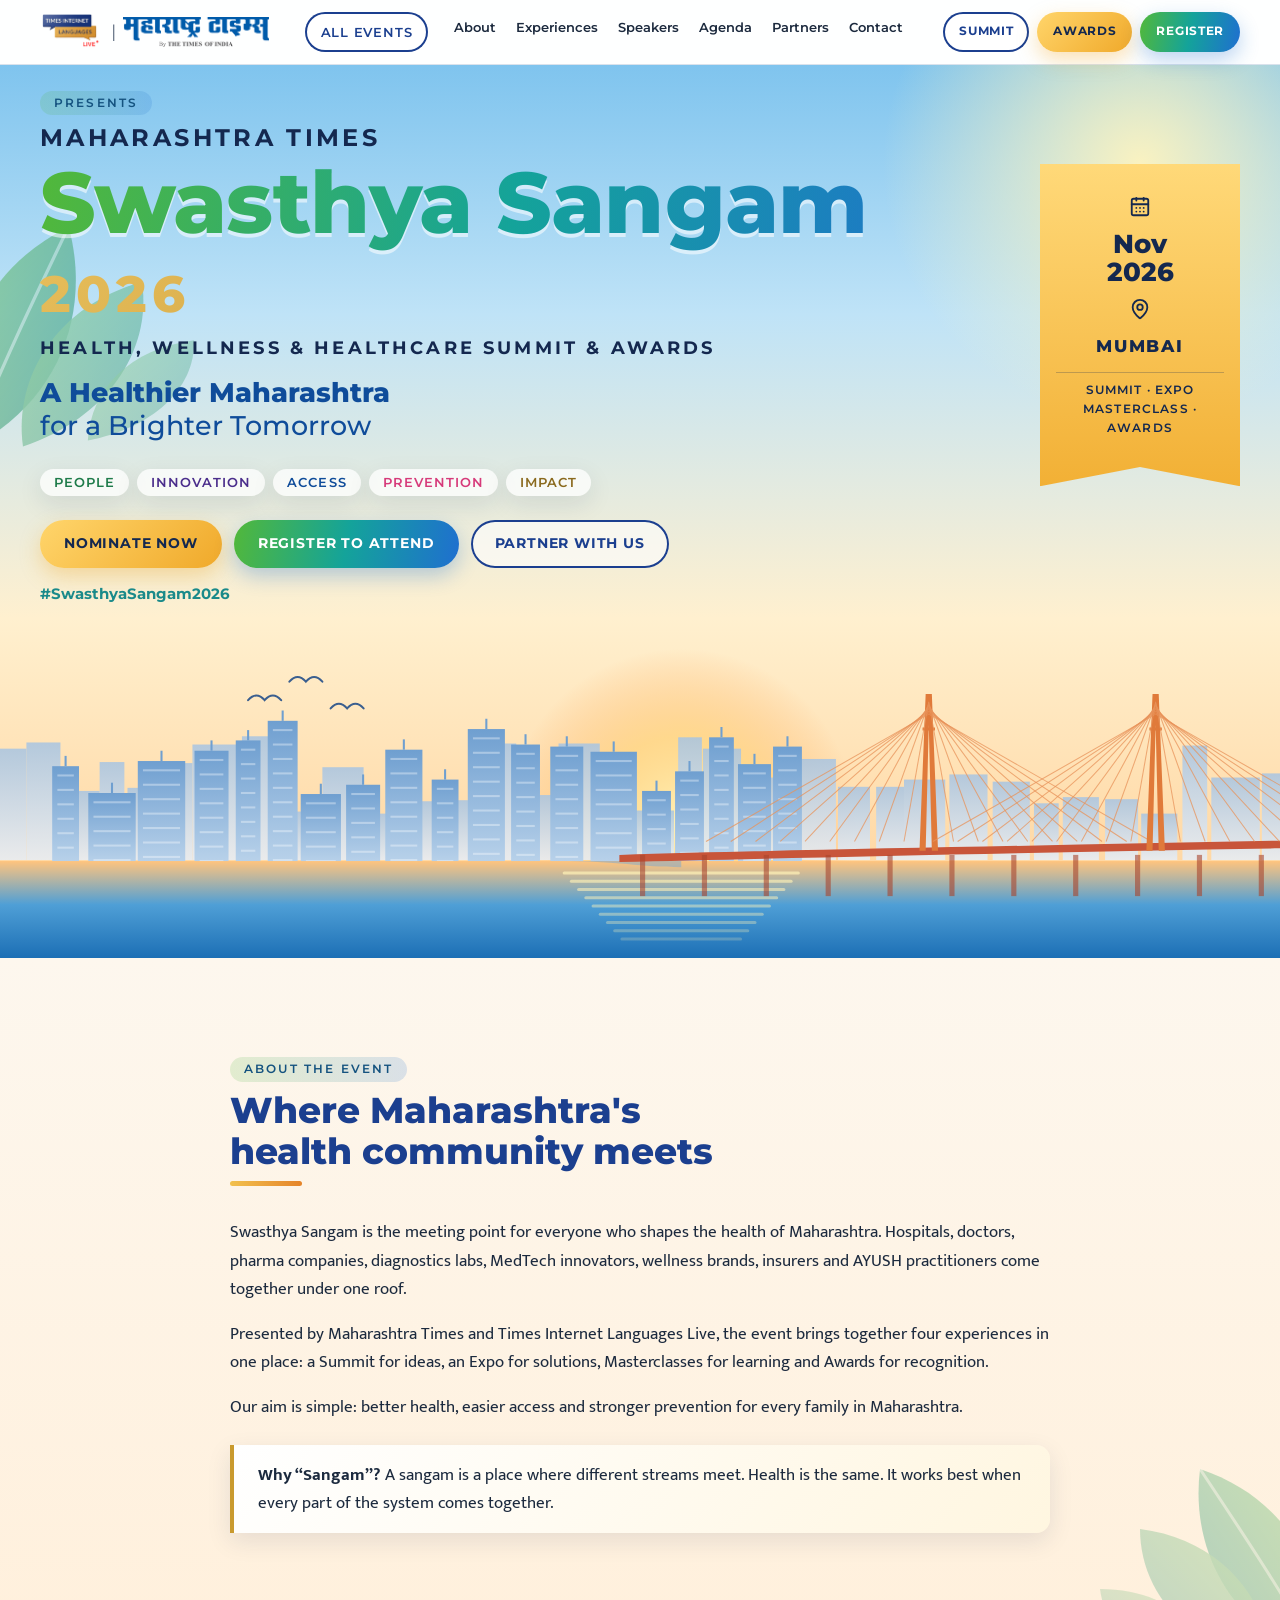
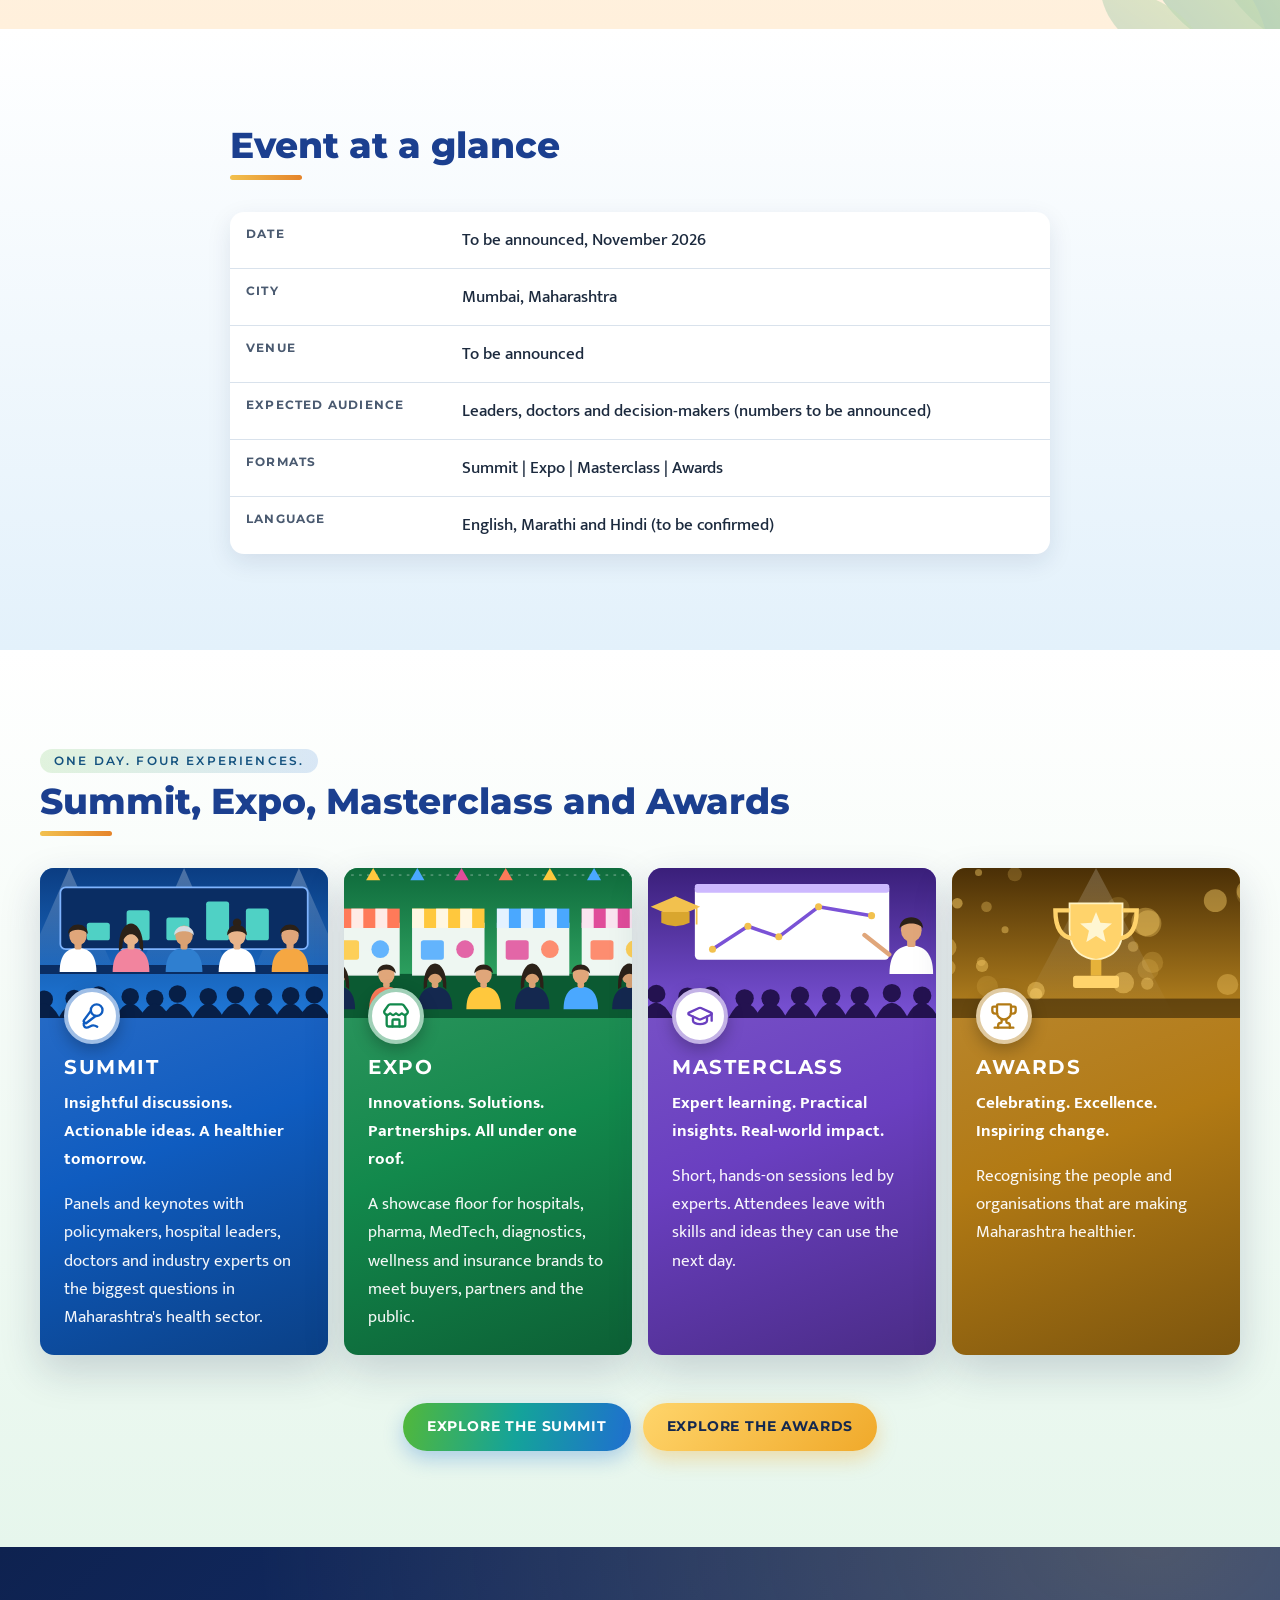
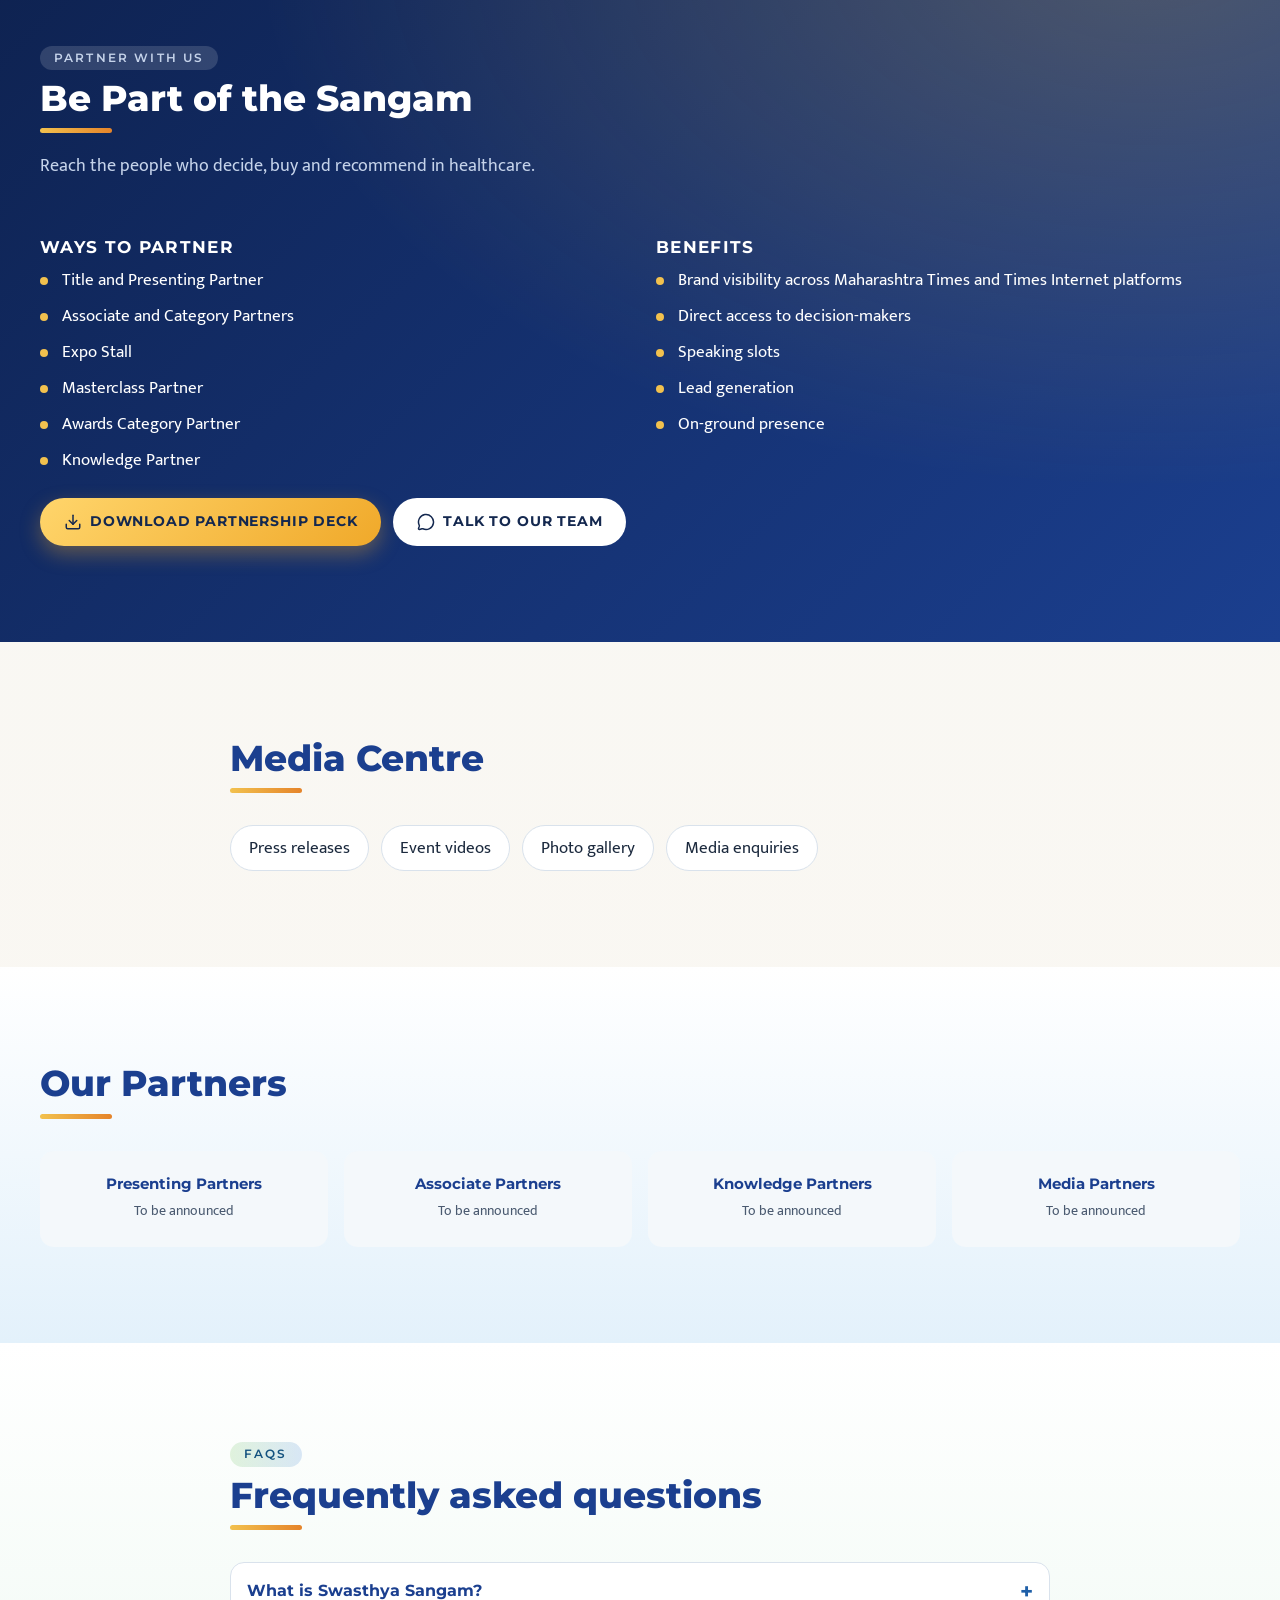
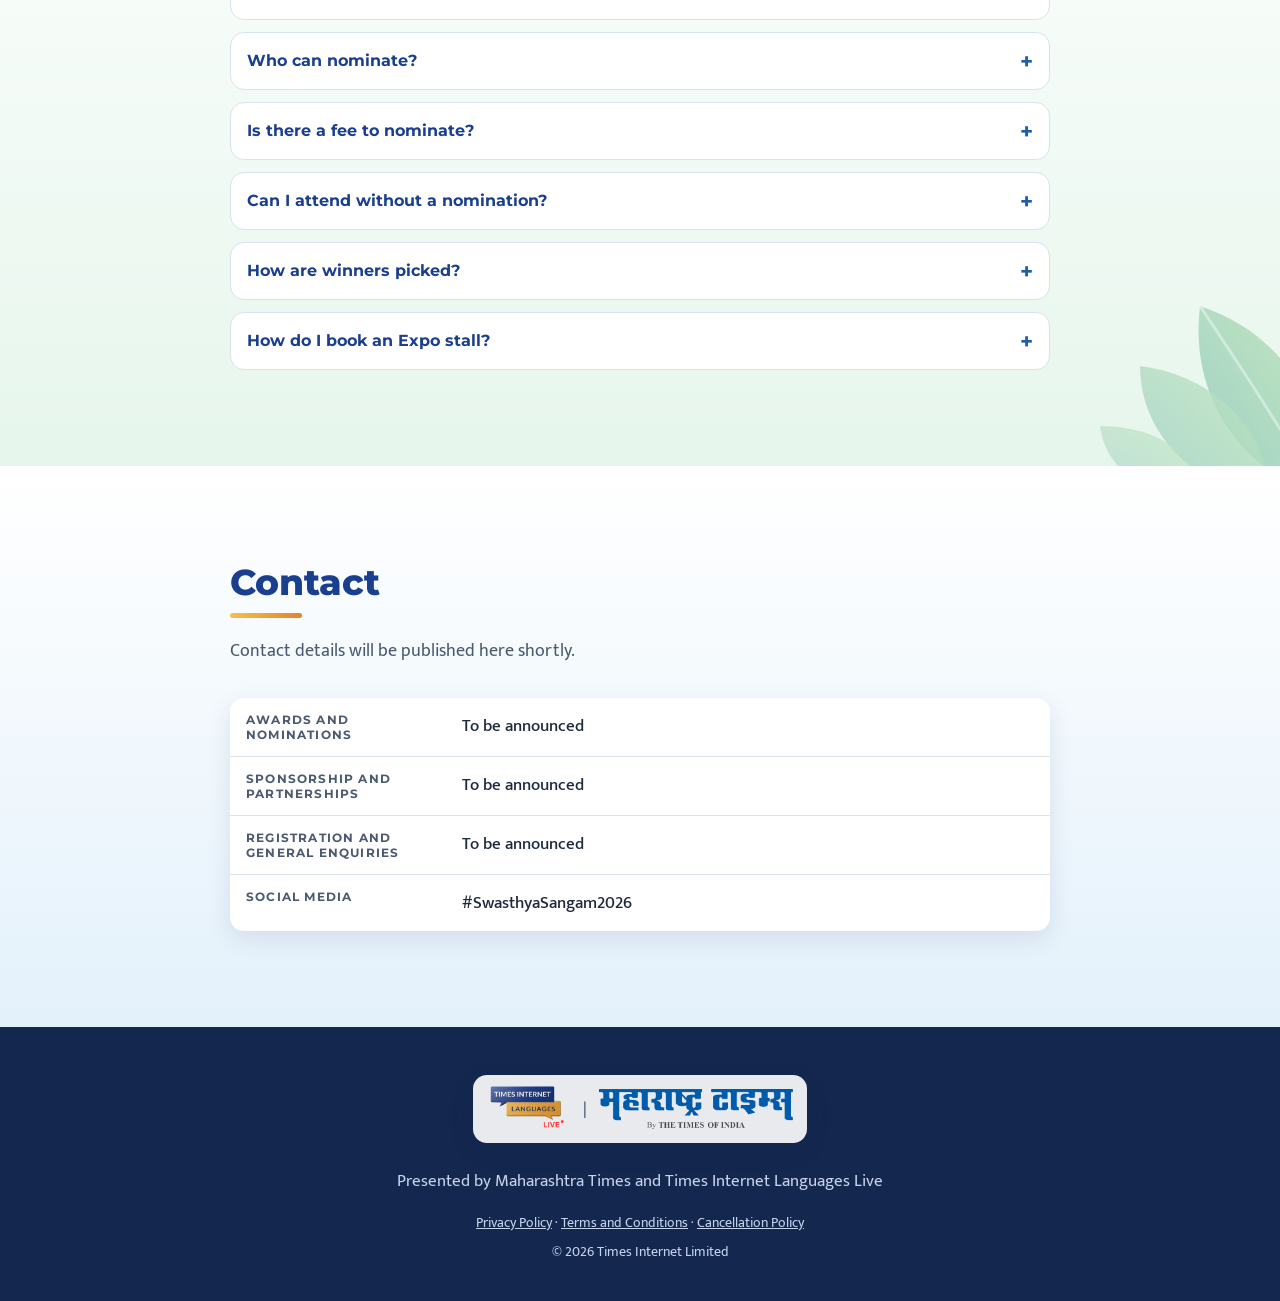
==== commit f993f200: "Split site into Home, Summit and Awards pages with illustrated heroes - Add summit.html and awards.h" ====
--- a/index.html
+++ b/index.html
@@ -247,48 +247,44 @@
 
 <header class="topbar">
 <div class="container topbar-in">
-<a class="brand" href="#top" aria-label="Maharashtra Times Swasthya Sangam 2026 home">
+<a class="brand" href="index.html" aria-label="Maharashtra Times Swasthya Sangam 2026 home">
+<img src="assets/img/langlive.png" alt="Times Internet Languages Live" width="517" height="323"/>
+<span class="brand-sep" aria-hidden="true">|</span>
 <img src="assets/img/maharashtra-times.png" alt="Maharashtra Times" width="597" height="123"/>
 </a>
 
 <nav class="nav-desktop" aria-label="Primary">
+<a class="btn btn-ghost btn-sm nav-all" href="https://timeslanguages.in/" target="_blank" rel="noopener">All Events</a>
 <a href="#about">About</a>
-<a href="#experiences">Summit</a>
-<a href="#experiences">Expo</a>
-<a href="#experiences">Masterclass</a>
-<a href="#awards">Awards</a>
-<a href="#speakers">Speakers</a>
-<a href="#agenda">Agenda</a>
+<a href="#experiences">Experiences</a>
+<a href="summit.html#speakers">Speakers</a>
+<a href="summit.html#agenda">Agenda</a>
 <a href="#partner">Partners</a>
-<a href="#register">Register</a>
 <a href="#contact">Contact</a>
 </nav>
 <div class="topbar-cta">
-<a class="btn btn-gold btn-sm" href="#nominate">Nominate Now</a>
-<a class="btn btn-primary btn-sm hide-sm" href="#register">Register</a>
+<a class="btn btn-ghost btn-sm hide-sm" href="summit.html">Summit</a>
+<a class="btn btn-gold btn-sm" href="awards.html">Awards</a>
+<a class="btn btn-primary btn-sm hide-sm" href="summit.html#register">Register</a>
 </div>
 <details class="menu">
 <summary aria-label="Open menu">
-<span>
-</span>
-<span>
-</span>
-<span>
-</span>
+<span></span>
+<span></span>
+<span></span>
 </summary>
 
 <nav aria-label="Mobile">
+<a href="https://timeslanguages.in/" target="_blank" rel="noopener">All Events</a>
+<a href="summit.html">Summit</a>
+<a href="awards.html">Awards</a>
 <a href="#about">About</a>
-<a href="#experiences">Summit</a>
-<a href="#experiences">Expo</a>
-<a href="#experiences">Masterclass</a>
-<a href="#awards">Awards</a>
-<a href="#speakers">Speakers</a>
-<a href="#agenda">Agenda</a>
+<a href="#experiences">Experiences</a>
+<a href="summit.html#speakers">Speakers</a>
+<a href="summit.html#agenda">Agenda</a>
 <a href="#partner">Partners</a>
-<a href="#register">Register</a>
 <a href="#contact">Contact</a>
-<a class="btn btn-primary" href="#register">Register</a>
+<a class="btn btn-primary" href="summit.html#register">Register</a>
 </nav>
 </details>
 </div>
@@ -299,11 +295,6 @@
 <section class="hero" id="top" aria-labelledby="hero-title">
 <div class="container hero-in">
 <div class="hero-copy">
-<div class="logos ">
-<img src="assets/img/langlive.png" alt="Times Internet Languages Live" width="517" height="323"/>
-<span class="logos-x" aria-hidden="true">×</span>
-<img src="assets/img/maharashtra-times.png" alt="Maharashtra Times" width="597" height="123"/>
-</div>
 <p class="eyebrow">Presents</p>
 <h1 id="hero-title">
 <span class="h1-pre">Maharashtra Times</span>
@@ -321,8 +312,8 @@
 <li>Impact</li>
 </ul>
 <div class="hero-cta">
-<a class="btn btn-gold" href="#nominate">Nominate Now</a>
-<a class="btn btn-primary" href="#register">Register to Attend</a>
+<a class="btn btn-gold" href="awards.html#nominate">Nominate Now</a>
+<a class="btn btn-primary" href="summit.html#register">Register to Attend</a>
 <a class="btn btn-ghost" href="#partner">Partner With Us</a>
 </div>
 <p class="hash">#SwasthyaSangam2026</p>
@@ -425,6 +416,7 @@
 </header>
 <div class="grid-4">
 <article id="summit" class="pillar pillar-summit">
+<img class="pillar-scene" src="assets/img/scene-summit.svg" alt="" aria-hidden="true" loading="lazy" width="400" height="170"/>
 <div class="pillar-icon">
 <svg xmlns="http://www.w3.org/2000/svg" width="24" height="24" viewBox="0 0 24 24" fill="none" stroke="currentColor" stroke-width="2" stroke-linecap="round" stroke-linejoin="round" class="lucide lucide-mic-vocal lucide-mic-2" aria-hidden="true">
 <path d="m11 7.601-5.994 8.19a1 1 0 0 0 .1 1.298l.817.818a1 1 0 0 0 1.314.087L15.09 12">
@@ -440,6 +432,7 @@
 <p>Panels and keynotes with policymakers, hospital leaders, doctors and industry experts on the biggest questions in Maharashtra&#x27;s health sector.</p>
 </article>
 <article id="expo" class="pillar pillar-expo">
+<img class="pillar-scene" src="assets/img/scene-expo.svg" alt="" aria-hidden="true" loading="lazy" width="400" height="170"/>
 <div class="pillar-icon">
 <svg xmlns="http://www.w3.org/2000/svg" width="24" height="24" viewBox="0 0 24 24" fill="none" stroke="currentColor" stroke-width="2" stroke-linecap="round" stroke-linejoin="round" class="lucide lucide-store" aria-hidden="true">
 <path d="M15 21v-5a1 1 0 0 0-1-1h-4a1 1 0 0 0-1 1v5">
@@ -455,6 +448,7 @@
 <p>A showcase floor for hospitals, pharma, MedTech, diagnostics, wellness and insurance brands to meet buyers, partners and the public.</p>
 </article>
 <article id="masterclass" class="pillar pillar-masterclass">
+<img class="pillar-scene" src="assets/img/scene-masterclass.svg" alt="" aria-hidden="true" loading="lazy" width="400" height="170"/>
 <div class="pillar-icon">
 <svg xmlns="http://www.w3.org/2000/svg" width="24" height="24" viewBox="0 0 24 24" fill="none" stroke="currentColor" stroke-width="2" stroke-linecap="round" stroke-linejoin="round" class="lucide lucide-graduation-cap" aria-hidden="true">
 <path d="M21.42 10.922a1 1 0 0 0-.019-1.838L12.83 5.18a2 2 0 0 0-1.66 0L2.6 9.08a1 1 0 0 0 0 1.832l8.57 3.908a2 2 0 0 0 1.66 0z">
@@ -469,7 +463,8 @@
 <p class="pillar-line">Expert learning. Practical insights. Real-world impact.</p>
 <p>Short, hands-on sessions led by experts. Attendees leave with skills and ideas they can use the next day.</p>
 </article>
-<article id="awards" class="pillar pillar-awards">
+<article class="pillar pillar-awards">
+<img class="pillar-scene" src="assets/img/scene-awards.svg" alt="" aria-hidden="true" loading="lazy" width="400" height="170"/>
 <div class="pillar-icon">
 <svg xmlns="http://www.w3.org/2000/svg" width="24" height="24" viewBox="0 0 24 24" fill="none" stroke="currentColor" stroke-width="2" stroke-linecap="round" stroke-linejoin="round" class="lucide lucide-trophy" aria-hidden="true">
 <path d="M10 14.66V17a1 1 0 0 1-1 1 2 2 0 0 0-2 2v2">
@@ -490,467 +485,15 @@
 <p class="pillar-line">Celebrating. Excellence. Inspiring change.</p>
 <p>Recognising the people and organisations that are making Maharashtra healthier.</p>
 </article>
-</div>
-</div>
-</section>
-
-<section class="section alt" id="themes" aria-labelledby="themes-h">
-<div class="container">
-
-<header class="sec-head">
-<p class="eyebrow">Five themes</p>
-<h2 id="themes-h">Ideas that guide every session</h2>
-</header>
-<ol class="themes">
-<li>
-<span class="num">1</span>
-<h3>People</h3>
-<p>Putting patients, families and caregivers first</p>
-</li>
-<li>
-<span class="num">2</span>
-<h3>Innovation</h3>
-<p>New tools, technology and treatment models</p>
-</li>
-<li>
-<span class="num">3</span>
-<h3>Access</h3>
-<p>Quality care for every district, not just big cities</p>
-</li>
-<li>
-<span class="num">4</span>
-<h3>Prevention</h3>
-<p>Early detection, healthy habits and lifestyle change</p>
-</li>
-<li>
-<span class="num">5</span>
-<h3>Impact</h3>
-<p>Results that can be measured and shared</p>
-</li>
-</ol>
-</div>
-</section>
-
-<section class="section" id="attend" aria-labelledby="attend-h">
-<div class="container narrow">
-
-<header class="sec-head">
-<h2 id="attend-h">Who should attend</h2>
-</header>
-<ul class="checks">
-<li>
-<svg xmlns="http://www.w3.org/2000/svg" width="24" height="24" viewBox="0 0 24 24" fill="none" stroke="currentColor" stroke-width="2" stroke-linecap="round" stroke-linejoin="round" class="lucide lucide-check" aria-hidden="true">
-<path d="M20 6 9 17l-5-5">
-</path>
-</svg>Hospital owners and administrators</li>
-<li>
-<svg xmlns="http://www.w3.org/2000/svg" width="24" height="24" viewBox="0 0 24 24" fill="none" stroke="currentColor" stroke-width="2" stroke-linecap="round" stroke-linejoin="round" class="lucide lucide-check" aria-hidden="true">
-<path d="M20 6 9 17l-5-5">
-</path>
-</svg>Doctors and specialists</li>
-<li>
-<svg xmlns="http://www.w3.org/2000/svg" width="24" height="24" viewBox="0 0 24 24" fill="none" stroke="currentColor" stroke-width="2" stroke-linecap="round" stroke-linejoin="round" class="lucide lucide-check" aria-hidden="true">
-<path d="M20 6 9 17l-5-5">
-</path>
-</svg>Pharma and life sciences leaders</li>
-<li>
-<svg xmlns="http://www.w3.org/2000/svg" width="24" height="24" viewBox="0 0 24 24" fill="none" stroke="currentColor" stroke-width="2" stroke-linecap="round" stroke-linejoin="round" class="lucide lucide-check" aria-hidden="true">
-<path d="M20 6 9 17l-5-5">
-</path>
-</svg>Diagnostics and lab heads</li>
-<li>
-<svg xmlns="http://www.w3.org/2000/svg" width="24" height="24" viewBox="0 0 24 24" fill="none" stroke="currentColor" stroke-width="2" stroke-linecap="round" stroke-linejoin="round" class="lucide lucide-check" aria-hidden="true">
-<path d="M20 6 9 17l-5-5">
-</path>
-</svg>MedTech and HealthTech founders</li>
-<li>
-<svg xmlns="http://www.w3.org/2000/svg" width="24" height="24" viewBox="0 0 24 24" fill="none" stroke="currentColor" stroke-width="2" stroke-linecap="round" stroke-linejoin="round" class="lucide lucide-check" aria-hidden="true">
-<path d="M20 6 9 17l-5-5">
-</path>
-</svg>Wellness, fitness and nutrition brands</li>
-<li>
-<svg xmlns="http://www.w3.org/2000/svg" width="24" height="24" viewBox="0 0 24 24" fill="none" stroke="currentColor" stroke-width="2" stroke-linecap="round" stroke-linejoin="round" class="lucide lucide-check" aria-hidden="true">
-<path d="M20 6 9 17l-5-5">
-</path>
-</svg>Mental health experts</li>
-<li>
-<svg xmlns="http://www.w3.org/2000/svg" width="24" height="24" viewBox="0 0 24 24" fill="none" stroke="currentColor" stroke-width="2" stroke-linecap="round" stroke-linejoin="round" class="lucide lucide-check" aria-hidden="true">
-<path d="M20 6 9 17l-5-5">
-</path>
-</svg>Insurance and TPA leaders</li>
-<li>
-<svg xmlns="http://www.w3.org/2000/svg" width="24" height="24" viewBox="0 0 24 24" fill="none" stroke="currentColor" stroke-width="2" stroke-linecap="round" stroke-linejoin="round" class="lucide lucide-check" aria-hidden="true">
-<path d="M20 6 9 17l-5-5">
-</path>
-</svg>AYUSH practitioners</li>
-<li>
-<svg xmlns="http://www.w3.org/2000/svg" width="24" height="24" viewBox="0 0 24 24" fill="none" stroke="currentColor" stroke-width="2" stroke-linecap="round" stroke-linejoin="round" class="lucide lucide-check" aria-hidden="true">
-<path d="M20 6 9 17l-5-5">
-</path>
-</svg>Government and health officials</li>
-<li>
-<svg xmlns="http://www.w3.org/2000/svg" width="24" height="24" viewBox="0 0 24 24" fill="none" stroke="currentColor" stroke-width="2" stroke-linecap="round" stroke-linejoin="round" class="lucide lucide-check" aria-hidden="true">
-<path d="M20 6 9 17l-5-5">
-</path>
-</svg>Investors</li>
-<li>
-<svg xmlns="http://www.w3.org/2000/svg" width="24" height="24" viewBox="0 0 24 24" fill="none" stroke="currentColor" stroke-width="2" stroke-linecap="round" stroke-linejoin="round" class="lucide lucide-check" aria-hidden="true">
-<path d="M20 6 9 17l-5-5">
-</path>
-</svg>Medical students and young professionals</li>
-</ul>
-</div>
-</section>
-
-<section class="section awards" id="awards" aria-labelledby="awards-h">
-<div class="container">
-
-<header class="sec-head">
-<p class="eyebrow">Swasthya Sangam Awards 2026</p>
-<h2 id="awards-h">Do you know a hospital, doctor or health brand that deserves to be seen?</h2>
-<p class="lead">Nominate now and let Maharashtra know their story.</p>
-</header>
-<h3 class="sub">Award sectors</h3>
-<ol class="sectors">
-<li style="--c:var(--sector-hospitals)">
-<span class="dot">
-<svg xmlns="http://www.w3.org/2000/svg" width="24" height="24" viewBox="0 0 24 24" fill="none" stroke="currentColor" stroke-width="2" stroke-linecap="round" stroke-linejoin="round" class="lucide lucide-hospital" aria-hidden="true">
-<path d="M12 7v4">
-</path>
-<path d="M14 21v-3a2 2 0 0 0-4 0v3">
-</path>
-<path d="M14 9h-4">
-</path>
-<path d="M18 11h2a2 2 0 0 1 2 2v6a2 2 0 0 1-2 2H4a2 2 0 0 1-2-2v-9a2 2 0 0 1 2-2h2">
-</path>
-<path d="M18 21V5a2 2 0 0 0-2-2H8a2 2 0 0 0-2 2v16">
-</path>
-</svg>
-</span>
-<span class="s-no">01</span>
-<span class="s-name">Hospitals &amp; Healthcare Providers</span>
-</li>
-<li style="--c:var(--sector-pharma)">
-<span class="dot">
-<svg xmlns="http://www.w3.org/2000/svg" width="24" height="24" viewBox="0 0 24 24" fill="none" stroke="currentColor" stroke-width="2" stroke-linecap="round" stroke-linejoin="round" class="lucide lucide-pill" aria-hidden="true">
-<path d="m10.5 20.5 10-10a4.95 4.95 0 1 0-7-7l-10 10a4.95 4.95 0 1 0 7 7Z">
-</path>
-<path d="m8.5 8.5 7 7">
-</path>
-</svg>
-</span>
-<span class="s-no">02</span>
-<span class="s-name">Pharma &amp; Life Sciences</span>
-</li>
-<li style="--c:var(--sector-doctors)">
-<span class="dot">
-<svg xmlns="http://www.w3.org/2000/svg" width="24" height="24" viewBox="0 0 24 24" fill="none" stroke="currentColor" stroke-width="2" stroke-linecap="round" stroke-linejoin="round" class="lucide lucide-stethoscope" aria-hidden="true">
-<path d="M11 2v2">
-</path>
-<path d="M5 2v2">
-</path>
-<path d="M5 3H4a2 2 0 0 0-2 2v4a6 6 0 0 0 12 0V5a2 2 0 0 0-2-2h-1">
-</path>
-<path d="M8 15a6 6 0 0 0 12 0v-3">
-</path>
-<circle cx="20" cy="10" r="2">
-</circle>
-</svg>
-</span>
-<span class="s-no">03</span>
-<span class="s-name">Doctors &amp; Specialists</span>
-</li>
-<li style="--c:var(--sector-diagnostics)">
-<span class="dot">
-<svg xmlns="http://www.w3.org/2000/svg" width="24" height="24" viewBox="0 0 24 24" fill="none" stroke="currentColor" stroke-width="2" stroke-linecap="round" stroke-linejoin="round" class="lucide lucide-test-tubes" aria-hidden="true">
-<path d="M9 2v17.5A2.5 2.5 0 0 1 6.5 22A2.5 2.5 0 0 1 4 19.5V2">
-</path>
-<path d="M20 2v17.5a2.5 2.5 0 0 1-2.5 2.5a2.5 2.5 0 0 1-2.5-2.5V2">
-</path>
-<path d="M3 2h7">
-</path>
-<path d="M14 2h7">
-</path>
-<path d="M9 16H4">
-</path>
-<path d="M20 16h-5">
-</path>
-</svg>
-</span>
-<span class="s-no">04</span>
-<span class="s-name">Diagnostics &amp; Preventive Care</span>
-</li>
-<li style="--c:var(--sector-medtech)">
-<span class="dot">
-<svg xmlns="http://www.w3.org/2000/svg" width="24" height="24" viewBox="0 0 24 24" fill="none" stroke="currentColor" stroke-width="2" stroke-linecap="round" stroke-linejoin="round" class="lucide lucide-cpu" aria-hidden="true">
-<path d="M12 20v2">
-</path>
-<path d="M12 2v2">
-</path>
-<path d="M17 20v2">
-</path>
-<path d="M17 2v2">
-</path>
-<path d="M2 12h2">
-</path>
-<path d="M2 17h2">
-</path>
-<path d="M2 7h2">
-</path>
-<path d="M20 12h2">
-</path>
-<path d="M20 17h2">
-</path>
-<path d="M20 7h2">
-</path>
-<path d="M7 20v2">
-</path>
-<path d="M7 2v2">
-</path>
-<rect x="4" y="4" width="16" height="16" rx="2">
-</rect>
-<rect x="8" y="8" width="8" height="8" rx="1">
-</rect>
-</svg>
-</span>
-<span class="s-no">05</span>
-<span class="s-name">MedTech &amp; HealthTech</span>
-</li>
-<li style="--c:var(--sector-wellness)">
-<span class="dot">
-<svg xmlns="http://www.w3.org/2000/svg" width="24" height="24" viewBox="0 0 24 24" fill="none" stroke="currentColor" stroke-width="2" stroke-linecap="round" stroke-linejoin="round" class="lucide lucide-dumbbell" aria-hidden="true">
-<path d="M17.596 12.768a2 2 0 1 0 2.829-2.829l-1.768-1.767a2 2 0 0 0 2.828-2.829l-2.828-2.828a2 2 0 0 0-2.829 2.828l-1.767-1.768a2 2 0 1 0-2.829 2.829z">
-</path>
-<path d="m2.5 21.5 1.4-1.4">
-</path>
-<path d="m20.1 3.9 1.4-1.4">
-</path>
-<path d="M5.343 21.485a2 2 0 1 0 2.829-2.828l1.767 1.768a2 2 0 1 0 2.829-2.829l-6.364-6.364a2 2 0 1 0-2.829 2.829l1.768 1.767a2 2 0 0 0-2.828 2.829z">
-</path>
-<path d="m9.6 14.4 4.8-4.8">
-</path>
-</svg>
-</span>
-<span class="s-no">06</span>
-<span class="s-name">Wellness &amp; Fitness</span>
-</li>
-<li style="--c:var(--sector-nutrition)">
-<span class="dot">
-<svg xmlns="http://www.w3.org/2000/svg" width="24" height="24" viewBox="0 0 24 24" fill="none" stroke="currentColor" stroke-width="2" stroke-linecap="round" stroke-linejoin="round" class="lucide lucide-apple" aria-hidden="true">
-<path d="M12 6.528V3a1 1 0 0 1 1-1h0">
-</path>
-<path d="M18.237 21A15 15 0 0 0 22 11a6 6 0 0 0-10-4.472A6 6 0 0 0 2 11a15.1 15.1 0 0 0 3.763 10 3 3 0 0 0 3.648.648 5.5 5.5 0 0 1 5.178 0A3 3 0 0 0 18.237 21">
-</path>
-</svg>
-</span>
-<span class="s-no">07</span>
-<span class="s-name">Nutrition &amp; Lifestyle</span>
-</li>
-<li style="--c:var(--sector-mental)">
-<span class="dot">
-<svg xmlns="http://www.w3.org/2000/svg" width="24" height="24" viewBox="0 0 24 24" fill="none" stroke="currentColor" stroke-width="2" stroke-linecap="round" stroke-linejoin="round" class="lucide lucide-brain" aria-hidden="true">
-<path d="M12 18V5">
-</path>
-<path d="M15 13a4.17 4.17 0 0 1-3-4 4.17 4.17 0 0 1-3 4">
-</path>
-<path d="M17.598 6.5A3 3 0 1 0 12 5a3 3 0 1 0-5.598 1.5">
-</path>
-<path d="M17.997 5.125a4 4 0 0 1 2.526 5.77">
-</path>
-<path d="M18 18a4 4 0 0 0 2-7.464">
-</path>
-<path d="M19.967 17.483A4 4 0 1 1 12 18a4 4 0 1 1-7.967-.517">
-</path>
-<path d="M6 18a4 4 0 0 1-2-7.464">
-</path>
-<path d="M6.003 5.125a4 4 0 0 0-2.526 5.77">
-</path>
-</svg>
-</span>
-<span class="s-no">08</span>
-<span class="s-name">Mental Health &amp; Holistic Wellbeing</span>
-</li>
-<li style="--c:var(--sector-insurance)">
-<span class="dot">
-<svg xmlns="http://www.w3.org/2000/svg" width="24" height="24" viewBox="0 0 24 24" fill="none" stroke="currentColor" stroke-width="2" stroke-linecap="round" stroke-linejoin="round" class="lucide lucide-shield-check" aria-hidden="true">
-<path d="M20 13c0 5-3.5 7.5-7.66 8.95a1 1 0 0 1-.67-.01C7.5 20.5 4 18 4 13V6a1 1 0 0 1 1-1c2 0 4.5-1.2 6.24-2.72a1.17 1.17 0 0 1 1.52 0C14.51 3.81 17 5 19 5a1 1 0 0 1 1 1z">
-</path>
-<path d="m9 12 2 2 4-4">
-</path>
-</svg>
-</span>
-<span class="s-no">09</span>
-<span class="s-name">Health Insurance &amp; Financial Wellness</span>
-</li>
-<li style="--c:var(--sector-ayush)">
-<span class="dot">
-<svg xmlns="http://www.w3.org/2000/svg" width="24" height="24" viewBox="0 0 24 24" fill="none" stroke="currentColor" stroke-width="2" stroke-linecap="round" stroke-linejoin="round" class="lucide lucide-leaf" aria-hidden="true">
-<path d="M11 20a10 10 0 0010-10 25.9 25.9 0 00-1.04-7.281 1 1 0 00-1.755-.325C15.833 5.5 13 5.5 9.8 6.1A7 7 0 0011 20">
-</path>
-<path d="M2 21a5 5 0 012.911-4.544C7.613 15.212 8.351 15.24 11 13">
-</path>
-</svg>
-</span>
-<span class="s-no">10</span>
-<span class="s-name">AYUSH &amp; Integrative Health</span>
-</li>
-</ol>
-<div class="two">
-<div>
-<h3 class="sub">How it works</h3>
-<ol class="steps">
-<li>Choose your category</li>
-<li>Fill in the nomination form</li>
-<li>Upload your supporting proof</li>
-<li>Our jury reviews and scores</li>
-<li>Winners are announced at the ceremony</li>
-</ol>
-<p>
-<strong>Eligibility:</strong> To be announced.</p>
-<p>
-<strong>Last date to nominate:</strong> To be announced.</p>
-</div>
-<div id="nominate" class="card">
-<h3>Nominate now</h3>
-<form class="form" aria-label="Submit nomination">
-<div class="field">
-<label for="nomination-name">Your name</label>
-<input id="nomination-name" type="text" required="" autocomplete="name" name="name"/>
-</div>
-<div class="field">
-<label for="nomination-organisation">Nominee organisation / name</label>
-<input id="nomination-organisation" type="text" required="" name="organisation"/>
-</div>
-<div class="field wide">
-<label for="nomination-category">Category</label>
-<select id="nomination-category" name="category" required="">
-<option value="" disabled="" selected="">Select</option>
-<option>Hospitals &amp; Healthcare Providers</option>
-<option>Pharma &amp; Life Sciences</option>
-<option>Doctors &amp; Specialists</option>
-<option>Diagnostics &amp; Preventive Care</option>
-<option>MedTech &amp; HealthTech</option>
-<option>Wellness &amp; Fitness</option>
-<option>Nutrition &amp; Lifestyle</option>
-<option>Mental Health &amp; Holistic Wellbeing</option>
-<option>Health Insurance &amp; Financial Wellness</option>
-<option>AYUSH &amp; Integrative Health</option>
-</select>
-</div>
-<div class="field">
-<label for="nomination-email">Email</label>
-<input id="nomination-email" type="email" required="" autocomplete="email" name="email"/>
-</div>
-<div class="field">
-<label for="nomination-mobile">Mobile</label>
-<input id="nomination-mobile" type="tel" required="" autocomplete="tel" name="mobile"/>
-</div>
-<div class="field wide">
-<label for="nomination-summary">Why does this nominee deserve to win?</label>
-<textarea id="nomination-summary" name="summary" rows="4" required="">
-</textarea>
-</div>
-<button class="btn btn-primary" type="submit">Submit nomination</button>
-<p class="form-note" role="status" aria-live="polite">
+<p class="exp-links">
+<a class="btn btn-primary" href="summit.html">Explore the Summit</a>
+<a class="btn btn-gold" href="awards.html">Explore the Awards</a>
 </p>
-</form>
-</div>
-</div>
-</div>
-</section>
-
-<section class="section" id="jury" aria-labelledby="jury-h">
-<div class="container narrow center">
-
-<header class="sec-head">
-<p class="eyebrow">The jury</p>
-<h2 id="jury-h">Meet the Jury</h2>
-<p class="lead">Winners are chosen by senior leaders from medicine, healthcare management and public health.</p>
-</header>
-<p class="tba">Jury members will be announced soon.</p>
-</div>
-</section>
-
-<section class="section alt" id="speakers" aria-labelledby="speakers-h">
-<div class="container">
-
-<header class="sec-head">
-<p class="eyebrow">Speakers</p>
-<h2 id="speakers-h">Voices Shaping a Healthier Maharashtra</h2>
-<p class="lead">Doctors, policymakers and industry leaders sharing what works.</p>
-</header>
-<ul class="speakers">
-<li>
-<span class="avatar" aria-hidden="true">
-</span>
-<h3>To be announced</h3>
-<p>Speaker details coming soon</p>
-</li>
-<li>
-<span class="avatar" aria-hidden="true">
-</span>
-<h3>To be announced</h3>
-<p>Speaker details coming soon</p>
-</li>
-<li>
-<span class="avatar" aria-hidden="true">
-</span>
-<h3>To be announced</h3>
-<p>Speaker details coming soon</p>
-</li>
-<li>
-<span class="avatar" aria-hidden="true">
-</span>
-<h3>To be announced</h3>
-<p>Speaker details coming soon</p>
-</li>
-</ul>
-</div>
-</section>
-
-<section class="section" id="agenda" aria-labelledby="agenda-h">
-<div class="container narrow">
-
-<header class="sec-head">
-<p class="eyebrow">Agenda</p>
-<h2 id="agenda-h">One Day. Four Experiences.</h2>
-</header>
-<div class="table-wrap">
-<table>
-<caption class="sr">Agenda for Maharashtra Times Swasthya Sangam 2026</caption>
-<thead>
-<tr>
-<th scope="col">Time</th>
-<th scope="col">Experience</th>
-<th scope="col">Session</th>
-</tr>
-</thead>
-<tbody>
-<tr>
-<td>To be announced</td>
-<td>Summit</td>
-<td>Summit sessions: To be announced</td>
-</tr>
-<tr>
-<td>To be announced</td>
-<td>Masterclasses</td>
-<td>Masterclasses: To be announced</td>
-</tr>
-<tr>
-<td>To be announced</td>
-<td>Expo</td>
-<td>Expo hours: To be announced</td>
-</tr>
-<tr>
-<td>To be announced</td>
-<td>Awards</td>
-<td>Awards ceremony: To be announced</td>
-</tr>
-</tbody>
-</table>
-</div>
-</div>
-</section>
+</div>
+</div>
+</section>
+
+
 
 <section class="section dark" id="partner" aria-labelledby="partner-h">
 <div class="container">
@@ -1002,90 +545,6 @@
 </div>
 </section>
 
-<section class="section" id="register" aria-labelledby="register-h">
-<div class="container narrow">
-
-<header class="sec-head">
-<p class="eyebrow">Register to attend</p>
-<h2 id="register-h">Join Maharashtra&#x27;s Health Community</h2>
-<p class="lead">Anyone can register to attend. Ticket types will be announced soon.</p>
-</header>
-<div class="card">
-<form class="form" aria-label="Register Now">
-<div class="field">
-<label for="registration-name">Name</label>
-<input id="registration-name" type="text" required="" autocomplete="name" name="name"/>
-</div>
-<div class="field">
-<label for="registration-organisation">Organisation</label>
-<input id="registration-organisation" type="text" required="" autocomplete="organization" name="organisation"/>
-</div>
-<div class="field">
-<label for="registration-designation">Designation</label>
-<input id="registration-designation" type="text" required="" autocomplete="organization-title" name="designation"/>
-</div>
-<div class="field">
-<label for="registration-email">Email</label>
-<input id="registration-email" type="email" required="" autocomplete="email" name="email"/>
-</div>
-<div class="field">
-<label for="registration-mobile">Mobile</label>
-<input id="registration-mobile" type="tel" required="" autocomplete="tel" name="mobile"/>
-</div>
-<div class="field">
-<label for="registration-city">City</label>
-<input id="registration-city" type="text" required="" autocomplete="address-level2" name="city"/>
-</div>
-<div class="field wide">
-<label for="registration-interest">Area of interest</label>
-<select id="registration-interest" name="interest" required="">
-<option value="" disabled="" selected="">Select</option>
-<option>Summit</option>
-<option>Expo</option>
-<option>Masterclass</option>
-<option>Awards</option>
-<option>Hospitals &amp; Healthcare Providers</option>
-<option>Pharma &amp; Life Sciences</option>
-<option>Doctors &amp; Specialists</option>
-<option>Diagnostics &amp; Preventive Care</option>
-<option>MedTech &amp; HealthTech</option>
-<option>Wellness &amp; Fitness</option>
-<option>Nutrition &amp; Lifestyle</option>
-<option>Mental Health &amp; Holistic Wellbeing</option>
-<option>Health Insurance &amp; Financial Wellness</option>
-<option>AYUSH &amp; Integrative Health</option>
-</select>
-</div>
-<button class="btn btn-primary" type="submit">Register Now</button>
-<p class="form-note" role="status" aria-live="polite">
-</p>
-</form>
-</div>
-</div>
-</section>
-
-<section class="section alt" id="venue" aria-labelledby="venue-h">
-<div class="container narrow">
-
-<header class="sec-head">
-<h2 id="venue-h">Venue and travel</h2>
-</header>
-<dl class="glance">
-<div>
-<dt>Venue</dt>
-<dd>To be announced, Mumbai</dd>
-</div>
-<div>
-<dt>Nearest railway and metro</dt>
-<dd>To be announced</dd>
-</div>
-<div>
-<dt>Parking and hotels</dt>
-<dd>To be announced</dd>
-</div>
-</dl>
-</div>
-</section>
 
 <section class="section" id="media" aria-labelledby="media-h">
 <div class="container narrow">
@@ -1210,12 +669,12 @@
 <div class="container">
 <div class="logos logos-light">
 <img src="assets/img/langlive.png" alt="Times Internet Languages Live" width="517" height="323"/>
-<span class="logos-x" aria-hidden="true">×</span>
+<span class="logos-x" aria-hidden="true">|</span>
 <img src="assets/img/maharashtra-times.png" alt="Maharashtra Times" width="597" height="123"/>
 </div>
 <p>Presented by Maharashtra Times and Times Internet Languages Live</p>
 <p class="legal">
-<a href="#contact">Privacy Policy</a> · <a href="#contact">Terms and Conditions</a>
+<a href="https://timeslanguages.in/privacypolicy" target="_blank" rel="noopener">Privacy Policy</a> · <a href="https://timeslanguages.in/termsandconditions" target="_blank" rel="noopener">Terms and Conditions</a> · <a href="https://timeslanguages.in/cancellationpolicy" target="_blank" rel="noopener">Cancellation Policy</a>
 </p>
 <p class="legal">© 2026 Times Internet Limited</p>
 </div>
--- a/css/styles.css
+++ b/css/styles.css
@@ -117,9 +117,15 @@
 /* ── Top bar ───────────────────────── */
 .topbar{position:sticky;top:0;z-index:50;background:rgba(255,255,255,.92);backdrop-filter:blur(10px);-webkit-backdrop-filter:blur(10px);box-shadow:0 1px 0 var(--c-line)}
 .topbar-in{display:flex;align-items:center;gap:var(--sp-3);min-height:64px}
-.brand img{height:30px;width:auto}
+.brand{display:flex;align-items:center;gap:var(--sp-2)}
+.brand img{height:26px;width:auto}
+.brand img:first-child{height:34px}
+.brand-sep{color:var(--c-ink-soft);font-weight:300}
 .topbar-cta{margin-left:auto;display:flex;gap:var(--sp-2)}
 .nav-desktop{display:none}
+.topbar-cta .btn[aria-current]{outline:2px solid var(--c-navy-700);outline-offset:3px}
+.menu nav a[aria-current]{color:var(--c-navy-700)}
+.exp-links{display:flex;flex-wrap:wrap;gap:var(--sp-3);justify-content:center;margin:var(--sp-6) 0 0}
 .hide-sm{display:none}
 .menu{position:relative}
 .menu summary{list-style:none;cursor:pointer;width:44px;height:44px;display:grid;place-content:center;gap:5px;border-radius:10px}
@@ -134,7 +140,7 @@
 
 /* ── Hero ──────────────────────────── */
 .hero{background:var(--grad-sky);position:relative;overflow:hidden;padding-top:var(--sp-5)}
-.hero-in{display:grid;gap:var(--sp-5);position:relative;z-index:1;padding-bottom:clamp(120px,22vw,220px)}
+.hero-in{display:grid;gap:var(--sp-5);position:relative;z-index:1;padding-bottom:clamp(170px,30vw,340px)}
 .logos{display:flex;align-items:center;gap:var(--sp-3);background:rgba(255,255,255,.9);width:max-content;max-width:100%;padding:8px 14px;border-radius:var(--radius-md);box-shadow:var(--shadow-card);margin-bottom:var(--sp-5)}
 .logos img{height:34px;width:auto}
 .logos img:first-child{height:44px}
@@ -157,9 +163,7 @@
 .d-big{font-weight:800;font-size:1.1rem;line-height:1.1}
 .d-city{font-weight:800;letter-spacing:.1em;text-transform:uppercase}
 .d-small{grid-column:1/-1;font-size:.72rem;font-weight:600;letter-spacing:.1em;text-transform:uppercase;border-top:1px solid rgba(20,40,79,.25);padding-top:var(--sp-2)}
-.skyline{position:absolute;inset:auto 0 0 0;height:clamp(110px,20vw,200px);background:
- linear-gradient(180deg,transparent,rgba(247,217,176,.0) 30%),
- url("data:image/svg+xml,%3Csvg xmlns='http://www.w3.org/2000/svg' viewBox='0 0 1200 160' preserveAspectRatio='none'%3E%3Cpath fill='%23b9cde0' fill-opacity='.7' d='M0 160V110h40V80h30v30h30V60h26v50h34V90h30v20h40V70h24v40h30V95h36v15h40V50h22v60h34V85h30v25h44V65h26v45h40V90h36v20h44V75h28v35h38V95h40v15h40V60h24v50h36V85h30v25h42V70h28v40h36V90h34v20h44v50z'/%3E%3Cpath fill='%23dbe7f1' fill-opacity='.9' d='M0 160v-30h90v-25h30v25h80v-20h26v20h120v-35h24v35h110v-18h30v18h140v-28h26v28h120v-22h30v22h130v-30h24v30h110v-20h26v20h144v30z'/%3E%3C/svg%3E") bottom/100% 100% no-repeat}
+.skyline{position:absolute;inset:auto 0 0 0;height:clamp(150px,26vw,330px);background:url("../assets/img/ill-skyline.svg") center bottom/cover no-repeat;pointer-events:none}
 
 /* ── About / glance / lists ─────────── */
 .why{margin:var(--sp-5) 0 0;padding:var(--sp-4) var(--sp-5);border-left:4px solid var(--c-gold-500);background:#fff;border-radius:0 var(--radius-md) var(--radius-md) 0;box-shadow:var(--shadow-card)}
@@ -235,6 +239,10 @@
 input,select,textarea{width:100%;min-height:48px;padding:12px 14px;font:inherit;font-size:16px;color:var(--c-ink);background:#fff;border:1.5px solid #b9c7d8;border-radius:var(--radius-sm);appearance:none;-webkit-appearance:none}
 select{background:#fff url("data:image/svg+xml,%3Csvg xmlns='http://www.w3.org/2000/svg' width='12' height='8'%3E%3Cpath d='M1 1l5 5 5-5' fill='none' stroke='%231b3f8f' stroke-width='2'/%3E%3C/svg%3E") right 14px center no-repeat;padding-right:38px}
 input:focus,select:focus,textarea:focus{border-color:var(--c-blue-600);outline:3px solid rgba(31,95,168,.25);outline-offset:0}
+.consent{gap:var(--sp-2)}
+.check{display:flex;gap:var(--sp-3);align-items:flex-start;font:400 .9rem/1.45 var(--font-body,inherit);letter-spacing:0;cursor:pointer}
+.check input{flex:none;width:18px;height:18px;margin-top:2px;accent-color:var(--c-navy-700)}
+.check a{text-decoration:underline;color:var(--c-navy-700)}
 .form-note{margin:0;min-height:1.5em;font-size:.9rem;color:var(--c-ink-soft)}
 
 /* ── FAQ ───────────────────────────── */
@@ -253,6 +261,22 @@
 .legal{font-size:.85rem;margin:0 0 6px}
 .legal a{text-decoration:underline}
 
+/* ── Inner-page hero (Summit, Awards) ── */
+.page-hero{position:relative;overflow:hidden;color:#fff;padding:clamp(48px,9vw,96px) 0 clamp(40px,7vw,72px);background:radial-gradient(ellipse at 85% 10%,rgba(242,193,78,.28),transparent 55%),radial-gradient(ellipse at 10% 100%,rgba(26,138,138,.35),transparent 55%),linear-gradient(135deg,var(--c-navy-900),var(--c-navy-700))}
+.hero-awards{background:radial-gradient(ellipse at 80% 0%,rgba(242,193,78,.4),transparent 55%),radial-gradient(ellipse at 0% 100%,rgba(138,106,30,.35),transparent 55%),linear-gradient(135deg,#0f1f40,var(--c-navy-900))}
+.page-hero-in{position:relative;z-index:1}
+.page-hero .eyebrow,.crumbs{color:#c5d3ea}
+.crumbs{font:600 .8rem var(--font-heading);margin:0 0 var(--sp-4)}
+.crumbs a{text-decoration:underline}
+.page-hero .eyebrow{color:#fff;font:800 clamp(2.2rem,8vw,4.6rem)/1.08 var(--font-heading);letter-spacing:.02em;margin:0 0 var(--sp-3)}
+.page-hero h1{color:#fff;font:700 clamp(.95rem,2.8vw,1.3rem)/1.2 var(--font-heading);letter-spacing:var(--tracking-wide);text-transform:uppercase;margin:0 0 var(--sp-4)}
+.page-hero .gradient-text{background:var(--grad-gold);-webkit-background-clip:text;background-clip:text;color:transparent}
+.page-tagline{font:500 clamp(1.1rem,3.2vw,1.6rem) var(--font-heading);max-width:36ch;color:#e6eefb;margin:0}
+.btn-ghost-light{background:transparent;color:#fff;box-shadow:inset 0 0 0 2px rgba(255,255,255,.7)}
+.hero-facts{display:grid;gap:var(--sp-3);grid-template-columns:1fr 1fr;margin:var(--sp-6) 0 0;padding-top:var(--sp-5);border-top:1px solid rgba(255,255,255,.25)}
+.hero-facts dt{font:700 .72rem var(--font-heading);letter-spacing:.12em;text-transform:uppercase;color:var(--c-gold-300)}
+.hero-facts dd{margin:2px 0 0;font-weight:600}
+
 /* ── Breakpoints (mobile-first) ────── */
 @media (min-width:520px){
   .glance>div{grid-template-columns:200px 1fr;gap:var(--sp-4)}
@@ -266,9 +290,10 @@
   .checks{grid-template-columns:repeat(2,1fr)}
   .speakers{grid-template-columns:repeat(4,1fr)}
   .two{grid-template-columns:1fr 1fr}
-  .brand img{height:36px}
+  .brand img{height:30px}.brand img:first-child{height:40px}
 }
 @media (min-width:960px){
+  .hero-facts{grid-template-columns:repeat(4,auto);justify-content:start;gap:var(--sp-7)}
   .hero-in{grid-template-columns:1fr 200px;align-items:start;gap:var(--sp-7)}
   .date-ribbon{grid-template-columns:1fr;justify-items:center;padding:var(--sp-6) var(--sp-4) var(--sp-7);clip-path:polygon(0 0,100% 0,100% 100%,50% 94%,0 100%);border-radius:0;position:sticky;top:76px}
   .d-big{font-size:1.6rem}
@@ -288,3 +313,114 @@
   .sectors .dot{width:60px;height:60px}
 }
 @media (prefers-reduced-motion:reduce){*{scroll-behavior:auto!important;transition:none!important}.btn:hover{transform:none}}
+
+
+/* ═══ Vibrant upgrade: richer colour + vector illustration ═══ */
+:root{
+  --grad-sky:linear-gradient(180deg,#7fc4ee 0%,#bfe3f7 28%,#fff0cf 62%,#ffcf94 100%);
+  --mint:#e6f6ec;--peach:#fff0dc;--lilac:#efe9fb;--sky:#e3f1fb;
+  --grad-vivid:linear-gradient(100deg,#52b83a,#14a39a 50%,#1f6fd0);
+}
+body{background:linear-gradient(180deg,#f2f8fc,#fdf7ee)}
+.hero{background:var(--grad-sky)}
+.hero::before{content:"";position:absolute;width:520px;height:520px;right:-120px;top:-160px;border-radius:50%;background:radial-gradient(circle,rgba(255,244,190,.95),rgba(255,210,120,.0) 70%);pointer-events:none}
+.hero::after{content:"";position:absolute;left:-60px;top:120px;width:260px;height:260px;background:url("../assets/img/ill-sprig.svg") center/contain no-repeat;opacity:.55;pointer-events:none;transform:rotate(-8deg)}
+.hero-art{display:none}
+.h1-main{background:var(--grad-vivid);-webkit-background-clip:text;background-clip:text;color:transparent;filter:drop-shadow(0 4px 0 rgba(255,255,255,.55))}
+.hero .tagline{color:#0f4c9a}
+.tag-row li{background:rgba(255,255,255,.75);border-radius:var(--radius-pill);padding:6px 14px;box-shadow:var(--shadow-card)}
+.tag-row li+li::before{display:none}
+.tag-row{gap:8px}
+.tag-row li:nth-child(1){color:#1e7b4a}.tag-row li:nth-child(2){color:#4b2e8c}.tag-row li:nth-child(3){color:#0f4c9a}.tag-row li:nth-child(4){color:#d63a7a}.tag-row li:nth-child(5){color:#8a6a1e}
+.btn-primary{background:var(--grad-vivid);box-shadow:0 8px 20px rgba(31,111,208,.3)}
+.btn-gold{background:linear-gradient(135deg,#ffd56b,#f0a92a);box-shadow:0 8px 20px rgba(240,169,42,.35)}
+.date-ribbon{background:linear-gradient(180deg,#ffd979,#f2b035);box-shadow:var(--shadow-lift)}
+
+/* section rhythm: tinted bands + leaf corner */
+.section{position:relative;overflow:hidden}
+.section.alt{background:linear-gradient(180deg,#fff,var(--sky))}
+#about-s{background:linear-gradient(180deg,#fdf7ee,var(--peach))}
+#experiences{background:linear-gradient(180deg,#fff 0%,var(--mint) 100%)}
+#themes{background:linear-gradient(180deg,var(--lilac),#fff)}
+#attend{background:linear-gradient(180deg,#fff,var(--peach))}
+#faq{background:linear-gradient(180deg,#fff,var(--mint))}
+.section>.container{position:relative;z-index:1}
+#about-s::after,#faq::after,#attend::after{content:"";position:absolute;right:-50px;bottom:-40px;width:240px;height:240px;background:url("../assets/img/ill-sprig.svg") center/contain no-repeat;opacity:.35;transform:scaleX(-1)}
+.eyebrow{display:inline-block;background:linear-gradient(90deg,rgba(82,184,58,.16),rgba(31,111,208,.16));color:#14527f;padding:5px 14px;border-radius:var(--radius-pill)}
+.dark .eyebrow,.page-hero .eyebrow{background:rgba(255,255,255,.14)}
+.sec-head h2{position:relative;padding-bottom:14px}
+.sec-head h2::after{content:"";position:absolute;left:0;bottom:0;width:72px;height:5px;border-radius:5px;background:linear-gradient(90deg,#f2c14e,#e5842a)}
+.center .sec-head h2::after{left:50%;transform:translateX(-50%)}
+
+/* experience pillars with scene art */
+.pillar{padding:0 var(--sp-5) var(--sp-5);overflow:hidden;position:relative;background:linear-gradient(160deg,color-mix(in srgb,var(--c) 85%,#fff),var(--c) 55%,color-mix(in srgb,var(--c) 70%,#000));box-shadow:var(--shadow-lift);transition:transform .25s}
+.pillar:hover{transform:translateY(-6px)}
+.pillar-scene{width:calc(100% + 2*var(--sp-5));margin:0 calc(-1*var(--sp-5));height:150px;object-fit:cover}
+.pillar-icon{margin:-30px 0 var(--sp-3);position:relative;background:#fff;color:var(--c);box-shadow:0 6px 16px rgba(0,0,0,.25);border:4px solid color-mix(in srgb,var(--c) 40%,#fff)}
+.pillar-summit{--c:#0f5cc0}.pillar-expo{--c:#12894c}.pillar-masterclass{--c:#6a3fc0}.pillar-awards{--c:#b27a14}
+.exp-links .btn{min-width:220px}
+
+/* sector chips: glossy */
+.sectors li{background:#fff;border:1px solid rgba(20,40,79,.06);transition:transform .2s}
+.sectors li:hover{transform:translateY(-4px)}
+.sectors .dot{box-shadow:0 6px 14px color-mix(in srgb,var(--c) 45%,transparent),inset 0 -4px 8px rgba(0,0,0,.15),inset 0 3px 6px rgba(255,255,255,.5)}
+.awards{background:linear-gradient(180deg,#bfe3f7,#fff0cf 55%,#ffe0b0)}
+
+/* cards, themes, glance */
+.themes li{background:#fff;box-shadow:var(--shadow-card);border-top:5px solid var(--t,#1f6fd0)}
+.themes li:nth-child(1){--t:#52b83a}.themes li:nth-child(2){--t:#1f6fd0}.themes li:nth-child(3){--t:#e5842a}.themes li:nth-child(4){--t:#d63a7a}.themes li:nth-child(5){--t:#6a3fc0}
+.themes .num{background:none;color:var(--t);-webkit-text-fill-color:currentColor}
+.card{box-shadow:var(--shadow-lift);border-top:5px solid #f2c14e}
+.checks li{border-left:4px solid #52b83a}
+.checks li:nth-child(4n+2){border-color:#1f6fd0}.checks li:nth-child(4n+3){border-color:#e5842a}.checks li:nth-child(4n){border-color:#d63a7a}
+.glance{box-shadow:var(--shadow-card);border:0}
+.why{background:linear-gradient(135deg,#fff,#fff6e0)}
+.avatar{opacity:1;background:var(--grad-vivid) center/cover;position:relative}
+.speakers li:nth-child(4n+2) .avatar{background:linear-gradient(135deg,#f2c14e,#e5842a)}
+.speakers li:nth-child(4n+3) .avatar{background:linear-gradient(135deg,#d63a7a,#6a3fc0)}
+.speakers li:nth-child(4n) .avatar{background:linear-gradient(135deg,#1f6fd0,#14a39a)}
+.avatar::after{content:"";position:absolute;inset:0;background:url("data:image/svg+xml,%3Csvg xmlns='http://www.w3.org/2000/svg' viewBox='0 0 84 84'%3E%3Ccircle cx='42' cy='32' r='13' fill='%23fff' fill-opacity='.85'/%3E%3Cpath d='M16 80c2-18 12-28 26-28s24 10 26 28z' fill='%23fff' fill-opacity='.85'/%3E%3C/svg%3E") center/cover;border-radius:50%}
+.dark{background:radial-gradient(ellipse at 90% 0,rgba(242,193,78,.25),transparent 55%),linear-gradient(135deg,#0e2250,#1b3f8f)}
+
+/* page heroes: illustrated */
+.page-hero{padding-bottom:clamp(190px,30vw,360px)}
+.page-hero::after{content:"";position:absolute;inset:auto 0 0 0;height:clamp(160px,26vw,320px);background:url("../assets/img/ill-skyline.svg") center bottom/cover no-repeat;opacity:.92;pointer-events:none}
+
+.hero-awards::before{content:"";position:absolute;pointer-events:none;background:url("../assets/img/ill-bokeh.svg") center/cover no-repeat;inset:0;width:auto;right:auto;top:0;aspect-ratio:auto;opacity:1}
+.hero-awards{background:radial-gradient(ellipse at 80% 0,rgba(255,200,90,.55),transparent 55%),linear-gradient(135deg,#3a2406,#8a5d10 55%,#c88a1e)}
+.hero-summit{background:radial-gradient(ellipse at 85% 0,rgba(255,190,100,.5),transparent 55%),linear-gradient(135deg,#0b2f6e,#1668c8 60%,#2aa7c9)}
+.hero-facts{position:relative;z-index:2}
+.page-hero-in{z-index:2}
+.page-hero .hero-facts{background:rgba(10,25,60,.35);backdrop-filter:blur(6px);-webkit-backdrop-filter:blur(6px);padding:var(--sp-4) var(--sp-5);border:1px solid rgba(255,255,255,.25);border-radius:var(--radius-md)}
+
+/* footer silhouette */
+.footer{position:relative}
+@media (min-width:960px){
+  .hero-art{display:block;position:absolute;right:10px;bottom:110px;width:min(34vw,440px);z-index:1;filter:drop-shadow(0 18px 24px rgba(20,40,79,.25))}
+}
+
+
+.exp-links{grid-column:1/-1;width:100%}
+#experiences .exp-links{display:flex;justify-content:center}
+.pillar-scene{max-width:none}
+.page-hero .eyebrow{display:block;background:none;padding:0;border-radius:0}
+.sectors .dot{--c:unset}
+.hero-facts{max-width:820px}
+@media (min-width:960px){
+  
+}
+
+.nav-desktop a.nav-all{padding:9px 16px;border-bottom:0;align-self:center;margin-right:var(--sp-2)}
+.field .check{font:400 .9rem/1.5 var(--font-body);letter-spacing:0;align-items:flex-start}
+.check input[type=checkbox]{-webkit-appearance:checkbox;appearance:auto;flex:none;width:20px;min-width:20px;height:20px;min-height:0;padding:0;margin:3px 0 0;border:0;border-radius:0;accent-color:var(--c-navy-700)}
+.check input[type=checkbox]:focus{outline:3px solid rgba(31,95,168,.35);outline-offset:2px}
+
+/* mobile OTP */
+.otp-field{gap:var(--sp-2)}
+.otp-row{display:flex;gap:var(--sp-2);align-items:stretch}
+.otp-row[hidden]{display:none}
+.otp-row input{flex:1 1 auto;min-width:0}
+.otp-row .btn{flex:none;min-height:48px}
+.otp-note{margin:0;min-height:1.3em;font-size:.85rem;color:var(--c-ink-soft)}
+.otp-note.is-ok{color:#1e7b4a;font-weight:600}
+input[readonly]{background:#f1f6f2}
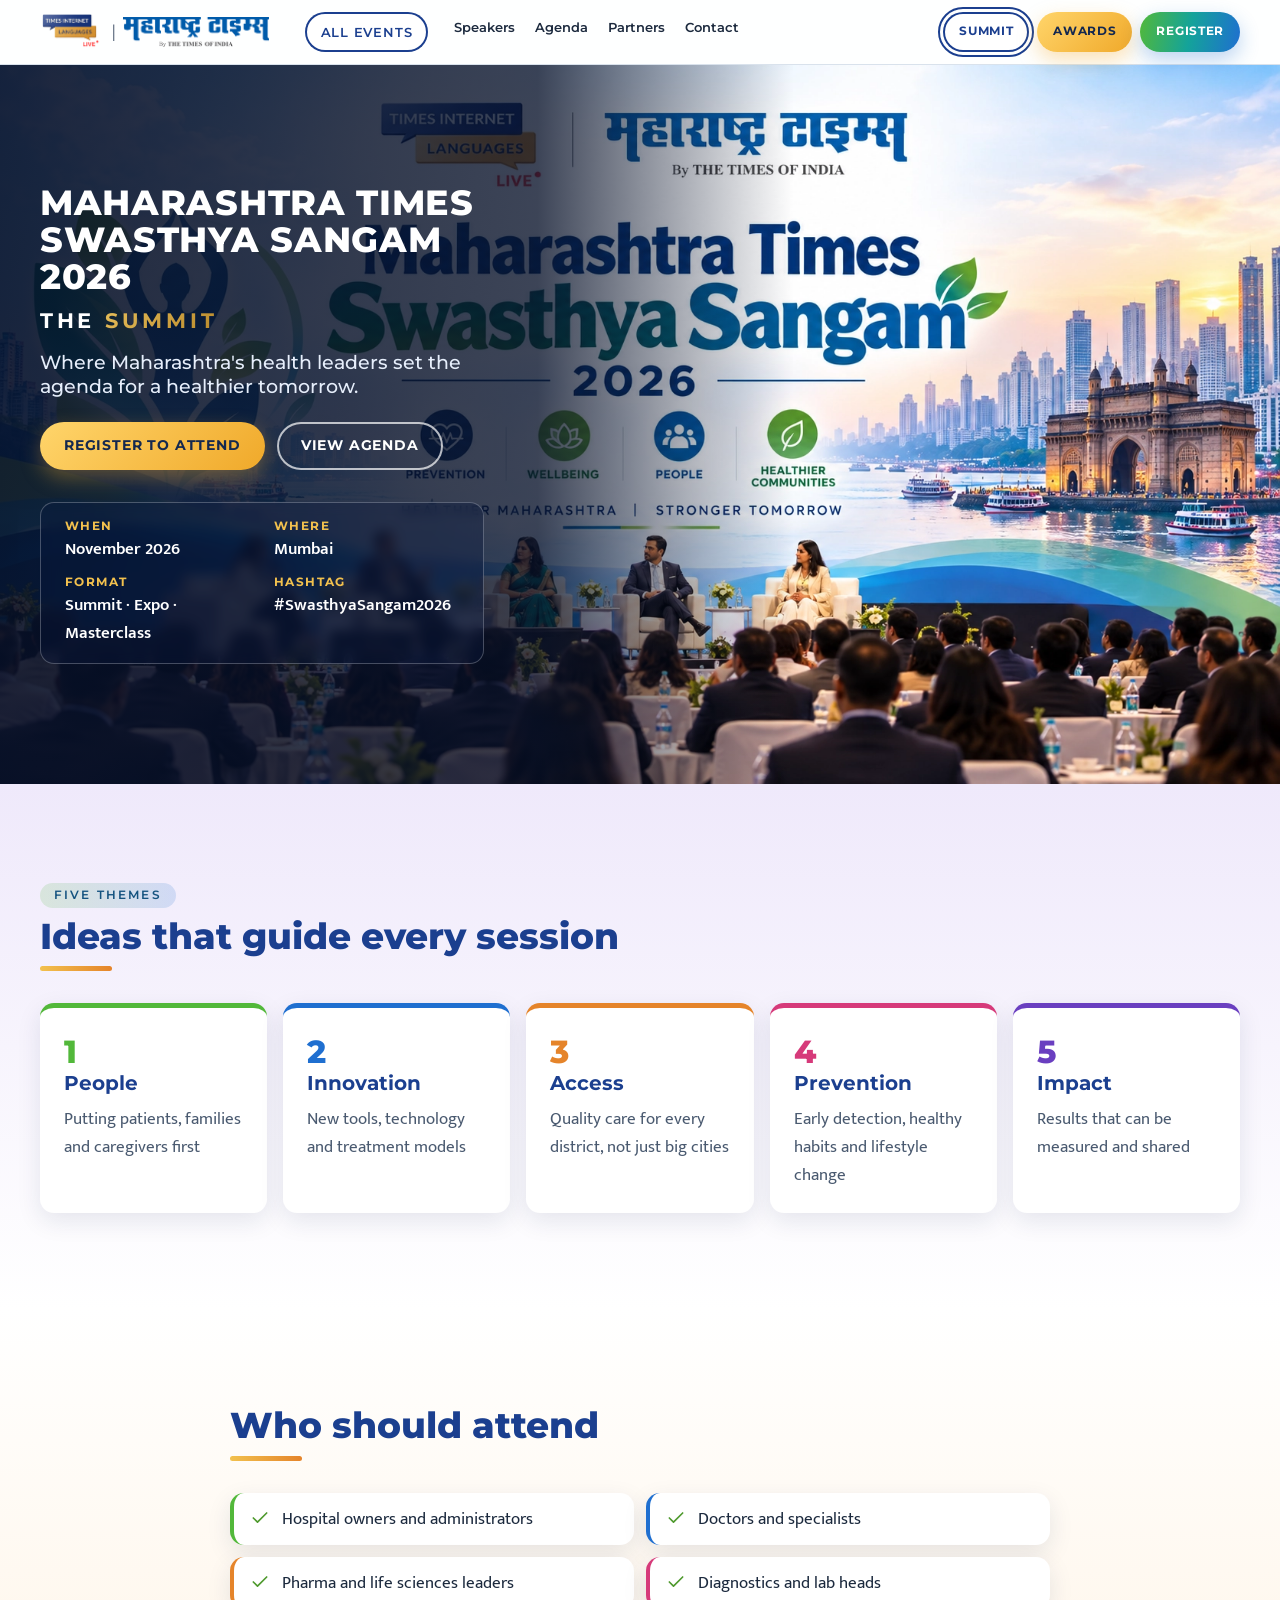
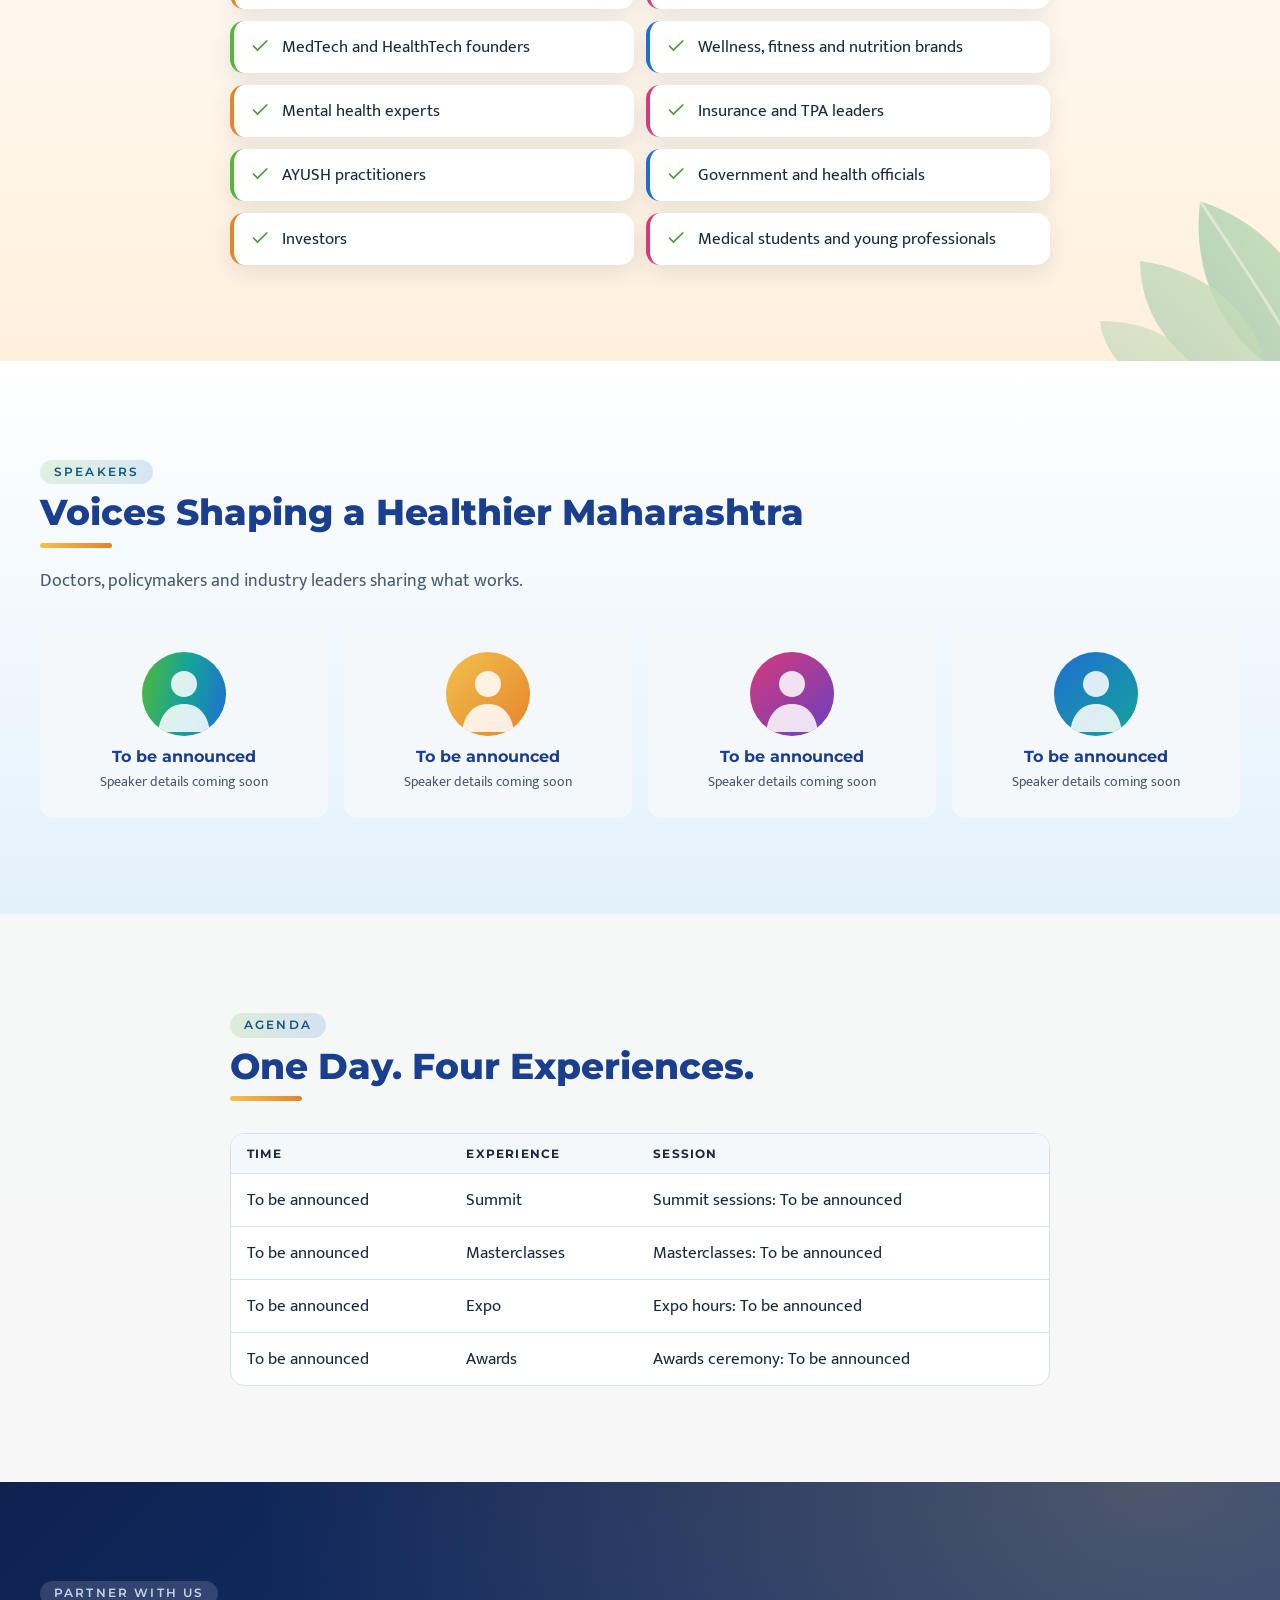
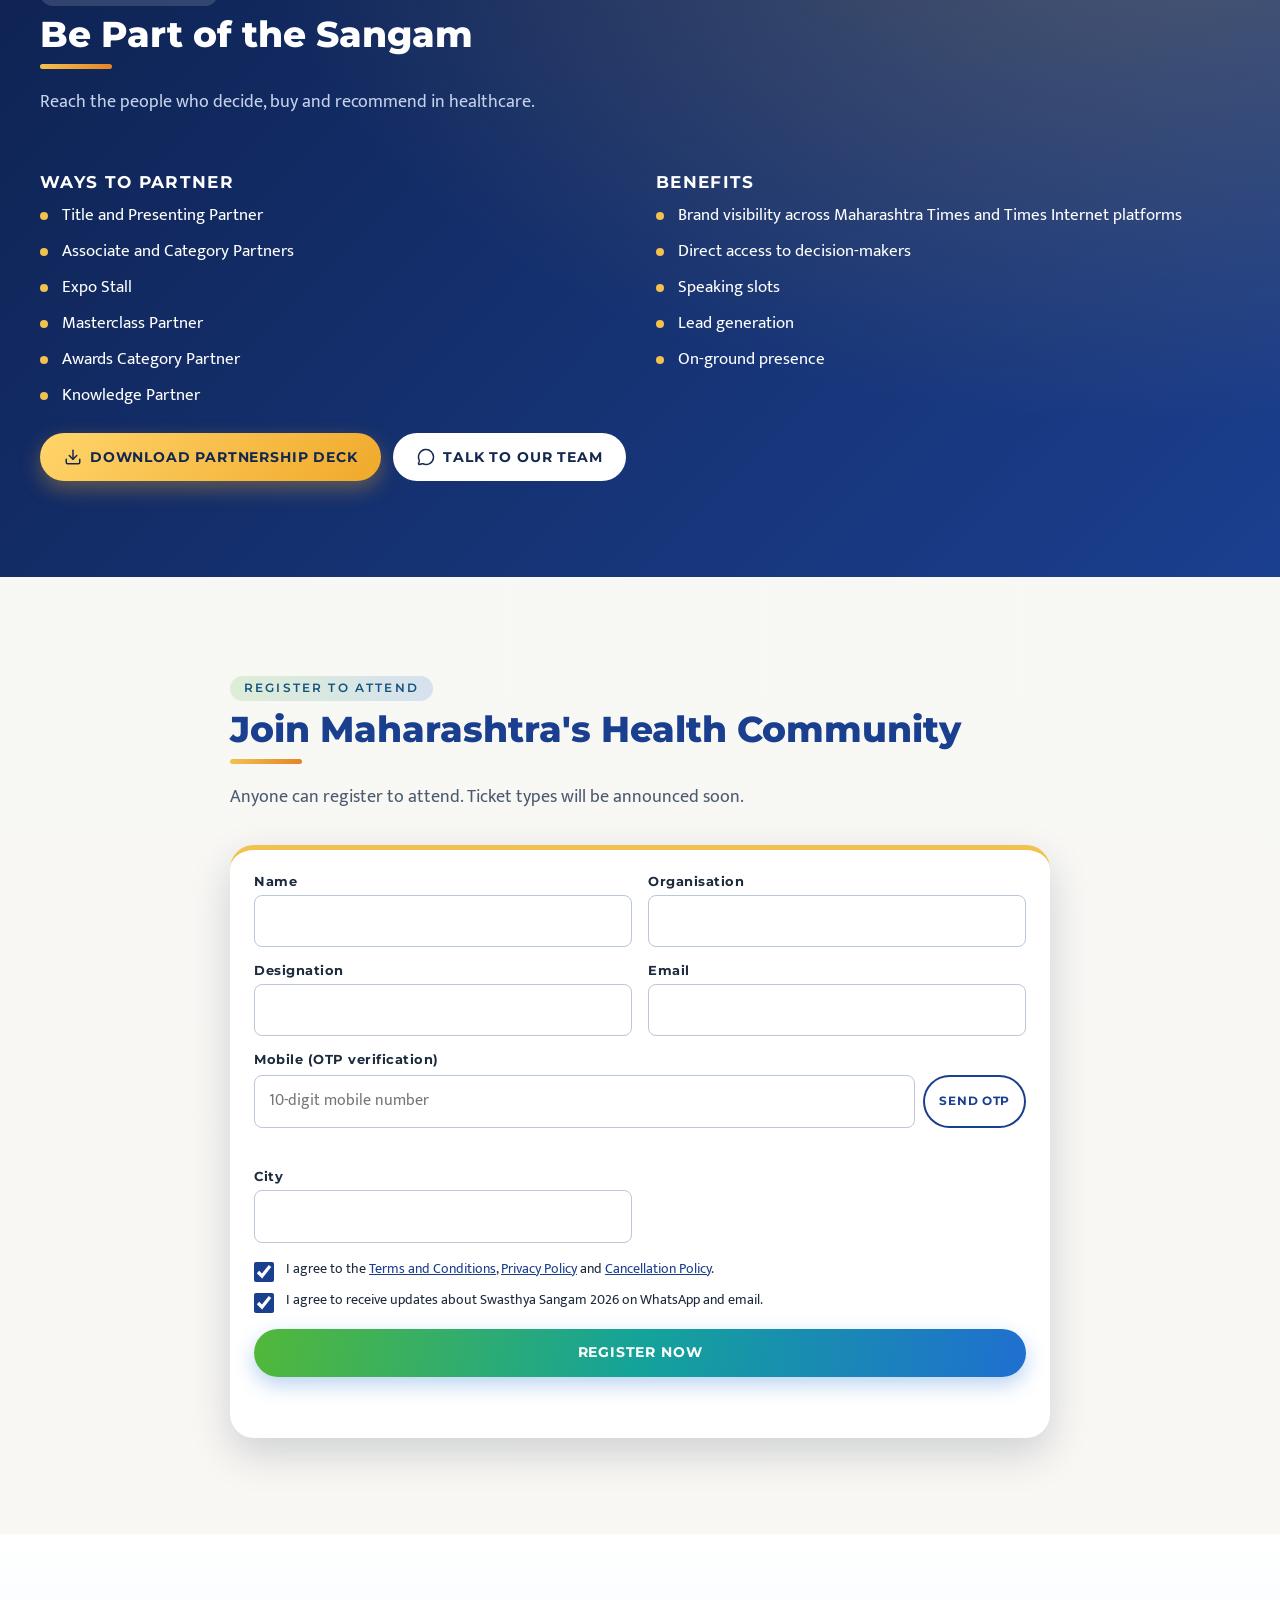
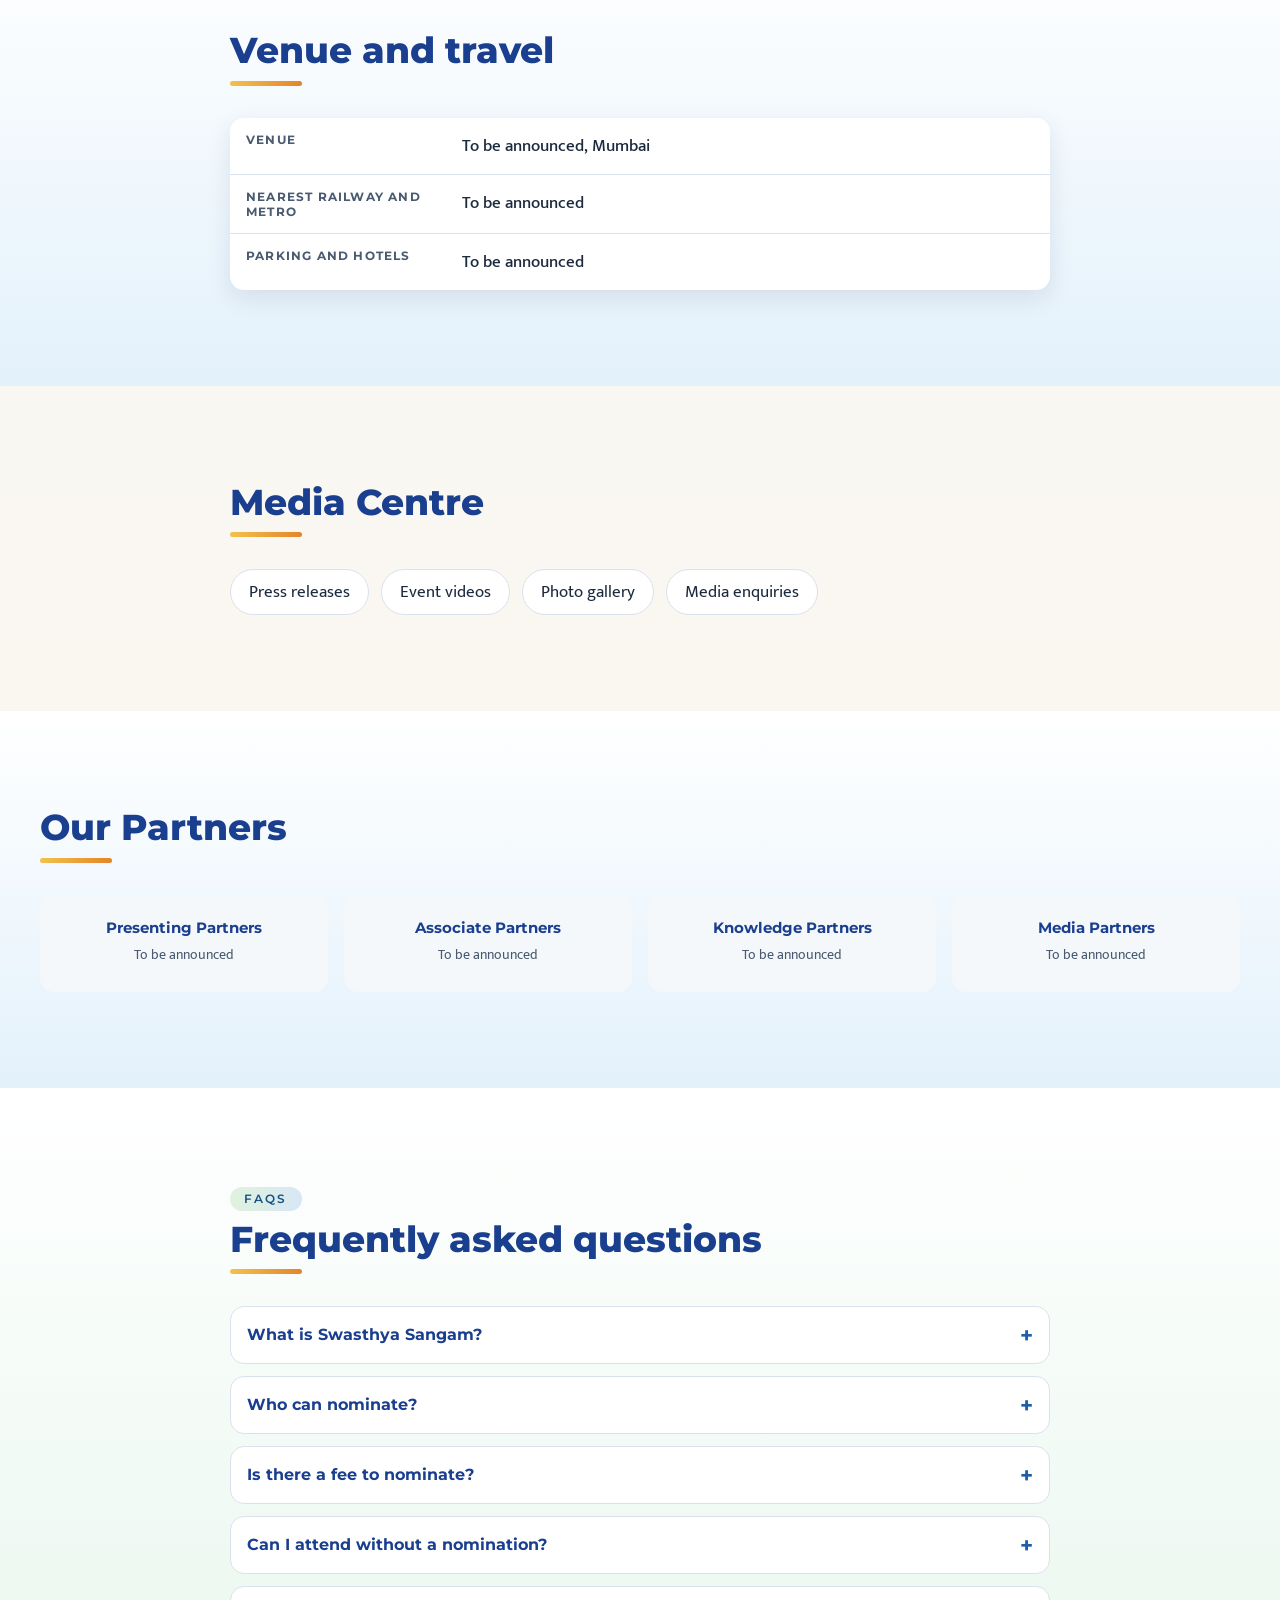
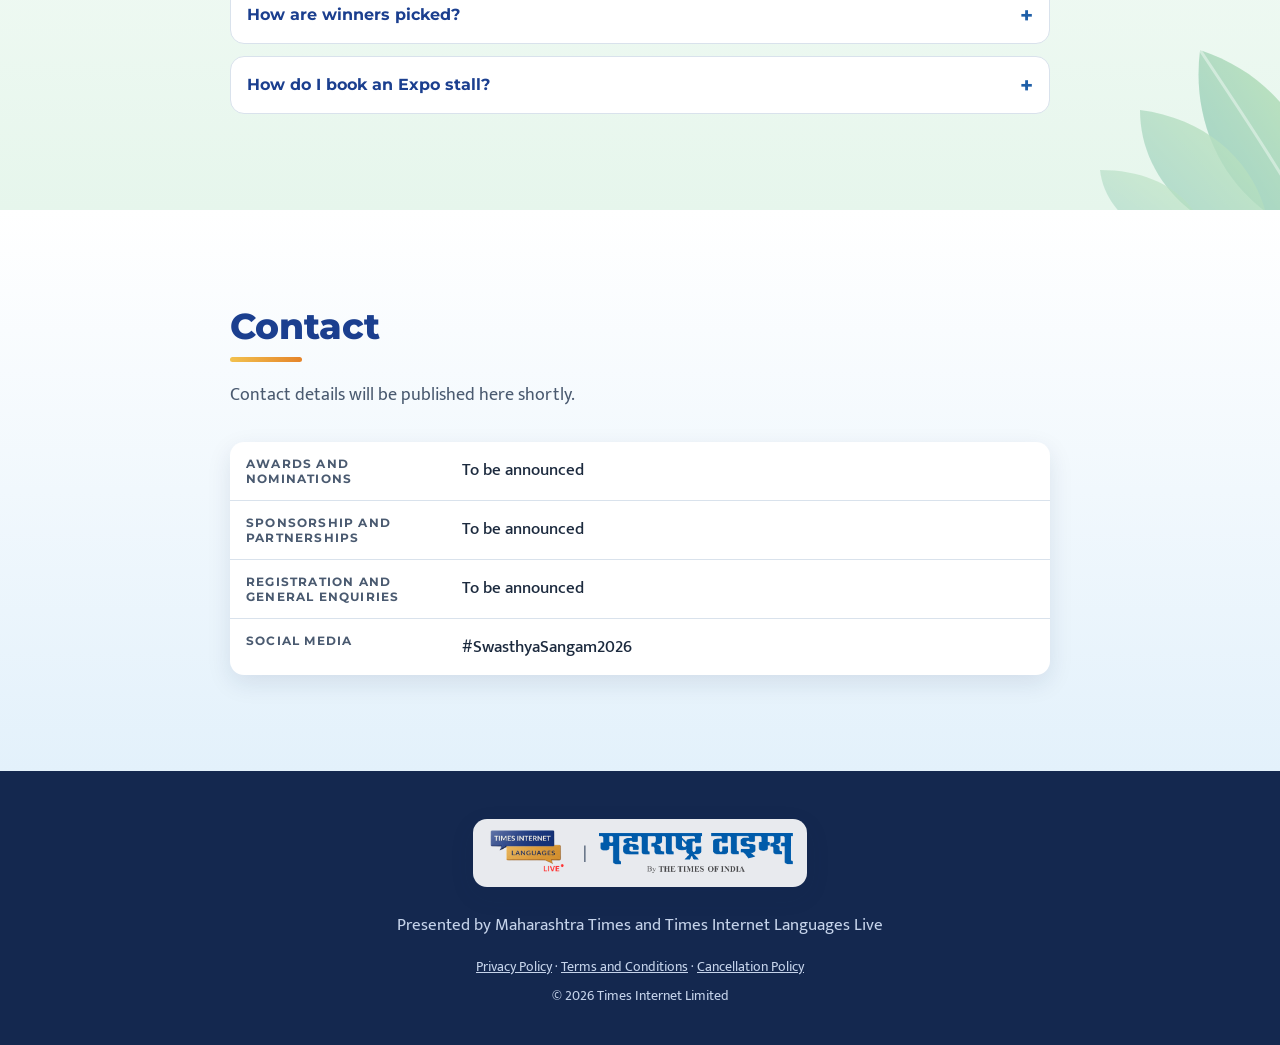
==== commit 14deb6e6: "Make Summit the home page and remove the separate home and summit pages Two-page site: index.html (S" ====
--- a/index.html
+++ b/index.html
@@ -241,7 +241,7 @@
 }
   </script>
 </head>
-<body data-form-endpoint="">
+<body data-form-endpoint="" data-otp-send-endpoint="" data-otp-verify-endpoint="">
 
 <a class="skip" href="#main">Skip to content</a>
 
@@ -255,17 +255,15 @@
 
 <nav class="nav-desktop" aria-label="Primary">
 <a class="btn btn-ghost btn-sm nav-all" href="https://timeslanguages.in/" target="_blank" rel="noopener">All Events</a>
-<a href="#about">About</a>
-<a href="#experiences">Experiences</a>
-<a href="summit.html#speakers">Speakers</a>
-<a href="summit.html#agenda">Agenda</a>
+<a href="#speakers">Speakers</a>
+<a href="#agenda">Agenda</a>
 <a href="#partner">Partners</a>
 <a href="#contact">Contact</a>
 </nav>
 <div class="topbar-cta">
-<a class="btn btn-ghost btn-sm hide-sm" href="summit.html">Summit</a>
+<a class="btn btn-ghost btn-sm hide-sm" href="index.html" aria-current="page">Summit</a>
 <a class="btn btn-gold btn-sm" href="awards.html">Awards</a>
-<a class="btn btn-primary btn-sm hide-sm" href="summit.html#register">Register</a>
+<a class="btn btn-primary btn-sm hide-sm" href="#register">Register</a>
 </div>
 <details class="menu">
 <summary aria-label="Open menu">
@@ -276,15 +274,13 @@
 
 <nav aria-label="Mobile">
 <a href="https://timeslanguages.in/" target="_blank" rel="noopener">All Events</a>
-<a href="summit.html">Summit</a>
+<a href="index.html" aria-current="page">Summit</a>
 <a href="awards.html">Awards</a>
-<a href="#about">About</a>
-<a href="#experiences">Experiences</a>
-<a href="summit.html#speakers">Speakers</a>
-<a href="summit.html#agenda">Agenda</a>
+<a href="#speakers">Speakers</a>
+<a href="#agenda">Agenda</a>
 <a href="#partner">Partners</a>
 <a href="#contact">Contact</a>
-<a class="btn btn-primary" href="summit.html#register">Register</a>
+<a class="btn btn-primary" href="#register">Register</a>
 </nav>
 </details>
 </div>
@@ -292,209 +288,214 @@
 
 <main id="main">
 
-<section class="hero" id="top" aria-labelledby="hero-title">
-<div class="container hero-in">
-<div class="hero-copy">
-<p class="eyebrow">Presents</p>
-<h1 id="hero-title">
-<span class="h1-pre">Maharashtra Times</span>
-<span class="h1-main gradient-text">Swasthya Sangam</span>
-<span class="h1-year">2026</span>
-</h1>
-<p class="subhead">Health, Wellness &amp; Healthcare Summit &amp; Awards</p>
-<p class="tagline">
-<span>A Healthier Maharashtra</span> for a Brighter Tomorrow</p>
-<ul class="tag-row" aria-label="Themes">
-<li>People</li>
-<li>Innovation</li>
-<li>Access</li>
-<li>Prevention</li>
-<li>Impact</li>
+<section class="page-hero hero-summit" aria-labelledby="page-title">
+<picture class="hero-bg">
+<source type="image/webp" srcset="assets/img/summit-640.webp 640w, assets/img/summit-1024.webp 1024w, assets/img/summit.webp 1672w" sizes="100vw"/>
+<img src="assets/img/summit-1024.jpg" srcset="assets/img/summit-640.jpg 640w, assets/img/summit-1024.jpg 1024w, assets/img/summit.jpg 1672w" sizes="100vw" alt="" width="1672" height="941" decoding="async" fetchpriority="high"/>
+</picture>
+<div class="hero-shade" aria-hidden="true"></div>
+<div class="container page-hero-in">
+<p class="eyebrow">Maharashtra Times Swasthya Sangam 2026</p>
+<h1 id="page-title">The <span class="gradient-text">Summit</span></h1>
+<p class="page-tagline">Where Maharashtra&#x27;s health leaders set the agenda for a healthier tomorrow.</p>
+<div class="hero-cta">
+<a class="btn btn-gold" href="#register">Register to Attend</a>
+<a class="btn btn-ghost-light" href="#agenda">View Agenda</a>
+</div>
+<dl class="hero-facts" aria-label="Summit details">
+<div><dt>When</dt><dd>November 2026</dd></div>
+<div><dt>Where</dt><dd>Mumbai</dd></div>
+<div><dt>Format</dt><dd>Summit · Expo · Masterclass</dd></div>
+<div><dt>Hashtag</dt><dd>#SwasthyaSangam2026</dd></div>
+</dl>
+</div>
+</section>
+
+<section class="section alt" id="themes" aria-labelledby="themes-h">
+<div class="container">
+
+<header class="sec-head">
+<p class="eyebrow">Five themes</p>
+<h2 id="themes-h">Ideas that guide every session</h2>
+</header>
+<ol class="themes">
+<li>
+<span class="num">1</span>
+<h3>People</h3>
+<p>Putting patients, families and caregivers first</p>
+</li>
+<li>
+<span class="num">2</span>
+<h3>Innovation</h3>
+<p>New tools, technology and treatment models</p>
+</li>
+<li>
+<span class="num">3</span>
+<h3>Access</h3>
+<p>Quality care for every district, not just big cities</p>
+</li>
+<li>
+<span class="num">4</span>
+<h3>Prevention</h3>
+<p>Early detection, healthy habits and lifestyle change</p>
+</li>
+<li>
+<span class="num">5</span>
+<h3>Impact</h3>
+<p>Results that can be measured and shared</p>
+</li>
+</ol>
+</div>
+</section>
+<section class="section" id="attend" aria-labelledby="attend-h">
+<div class="container narrow">
+
+<header class="sec-head">
+<h2 id="attend-h">Who should attend</h2>
+</header>
+<ul class="checks">
+<li>
+<svg xmlns="http://www.w3.org/2000/svg" width="24" height="24" viewBox="0 0 24 24" fill="none" stroke="currentColor" stroke-width="2" stroke-linecap="round" stroke-linejoin="round" class="lucide lucide-check" aria-hidden="true">
+<path d="M20 6 9 17l-5-5">
+</path>
+</svg>Hospital owners and administrators</li>
+<li>
+<svg xmlns="http://www.w3.org/2000/svg" width="24" height="24" viewBox="0 0 24 24" fill="none" stroke="currentColor" stroke-width="2" stroke-linecap="round" stroke-linejoin="round" class="lucide lucide-check" aria-hidden="true">
+<path d="M20 6 9 17l-5-5">
+</path>
+</svg>Doctors and specialists</li>
+<li>
+<svg xmlns="http://www.w3.org/2000/svg" width="24" height="24" viewBox="0 0 24 24" fill="none" stroke="currentColor" stroke-width="2" stroke-linecap="round" stroke-linejoin="round" class="lucide lucide-check" aria-hidden="true">
+<path d="M20 6 9 17l-5-5">
+</path>
+</svg>Pharma and life sciences leaders</li>
+<li>
+<svg xmlns="http://www.w3.org/2000/svg" width="24" height="24" viewBox="0 0 24 24" fill="none" stroke="currentColor" stroke-width="2" stroke-linecap="round" stroke-linejoin="round" class="lucide lucide-check" aria-hidden="true">
+<path d="M20 6 9 17l-5-5">
+</path>
+</svg>Diagnostics and lab heads</li>
+<li>
+<svg xmlns="http://www.w3.org/2000/svg" width="24" height="24" viewBox="0 0 24 24" fill="none" stroke="currentColor" stroke-width="2" stroke-linecap="round" stroke-linejoin="round" class="lucide lucide-check" aria-hidden="true">
+<path d="M20 6 9 17l-5-5">
+</path>
+</svg>MedTech and HealthTech founders</li>
+<li>
+<svg xmlns="http://www.w3.org/2000/svg" width="24" height="24" viewBox="0 0 24 24" fill="none" stroke="currentColor" stroke-width="2" stroke-linecap="round" stroke-linejoin="round" class="lucide lucide-check" aria-hidden="true">
+<path d="M20 6 9 17l-5-5">
+</path>
+</svg>Wellness, fitness and nutrition brands</li>
+<li>
+<svg xmlns="http://www.w3.org/2000/svg" width="24" height="24" viewBox="0 0 24 24" fill="none" stroke="currentColor" stroke-width="2" stroke-linecap="round" stroke-linejoin="round" class="lucide lucide-check" aria-hidden="true">
+<path d="M20 6 9 17l-5-5">
+</path>
+</svg>Mental health experts</li>
+<li>
+<svg xmlns="http://www.w3.org/2000/svg" width="24" height="24" viewBox="0 0 24 24" fill="none" stroke="currentColor" stroke-width="2" stroke-linecap="round" stroke-linejoin="round" class="lucide lucide-check" aria-hidden="true">
+<path d="M20 6 9 17l-5-5">
+</path>
+</svg>Insurance and TPA leaders</li>
+<li>
+<svg xmlns="http://www.w3.org/2000/svg" width="24" height="24" viewBox="0 0 24 24" fill="none" stroke="currentColor" stroke-width="2" stroke-linecap="round" stroke-linejoin="round" class="lucide lucide-check" aria-hidden="true">
+<path d="M20 6 9 17l-5-5">
+</path>
+</svg>AYUSH practitioners</li>
+<li>
+<svg xmlns="http://www.w3.org/2000/svg" width="24" height="24" viewBox="0 0 24 24" fill="none" stroke="currentColor" stroke-width="2" stroke-linecap="round" stroke-linejoin="round" class="lucide lucide-check" aria-hidden="true">
+<path d="M20 6 9 17l-5-5">
+</path>
+</svg>Government and health officials</li>
+<li>
+<svg xmlns="http://www.w3.org/2000/svg" width="24" height="24" viewBox="0 0 24 24" fill="none" stroke="currentColor" stroke-width="2" stroke-linecap="round" stroke-linejoin="round" class="lucide lucide-check" aria-hidden="true">
+<path d="M20 6 9 17l-5-5">
+</path>
+</svg>Investors</li>
+<li>
+<svg xmlns="http://www.w3.org/2000/svg" width="24" height="24" viewBox="0 0 24 24" fill="none" stroke="currentColor" stroke-width="2" stroke-linecap="round" stroke-linejoin="round" class="lucide lucide-check" aria-hidden="true">
+<path d="M20 6 9 17l-5-5">
+</path>
+</svg>Medical students and young professionals</li>
 </ul>
-<div class="hero-cta">
-<a class="btn btn-gold" href="awards.html#nominate">Nominate Now</a>
-<a class="btn btn-primary" href="summit.html#register">Register to Attend</a>
-<a class="btn btn-ghost" href="#partner">Partner With Us</a>
-</div>
-<p class="hash">#SwasthyaSangam2026</p>
-</div>
-
-<aside class="date-ribbon" aria-label="Date and place">
-<svg xmlns="http://www.w3.org/2000/svg" width="24" height="24" viewBox="0 0 24 24" fill="none" stroke="currentColor" stroke-width="2" stroke-linecap="round" stroke-linejoin="round" class="lucide lucide-calendar-days" aria-hidden="true">
-<path d="M8 2v3">
-</path>
-<path d="M16 2v3">
-</path>
-<rect x="3" y="3" width="18" height="18" rx="2">
-</rect>
-<path d="M3 9h18">
-</path>
-<path d="M8 13h.01">
-</path>
-<path d="M12 13h.01">
-</path>
-<path d="M16 13h.01">
-</path>
-<path d="M8 17h.01">
-</path>
-<path d="M12 17h.01">
-</path>
-<path d="M16 17h.01">
-</path>
-</svg>
-<p class="d-big">Nov<br/>2026</p>
-<svg xmlns="http://www.w3.org/2000/svg" width="24" height="24" viewBox="0 0 24 24" fill="none" stroke="currentColor" stroke-width="2" stroke-linecap="round" stroke-linejoin="round" class="lucide lucide-map-pin" aria-hidden="true">
-<path d="M20 10c0 4.993-5.539 10.193-7.399 11.799a1 1 0 0 1-1.202 0C9.539 20.193 4 14.993 4 10a8 8 0 0 1 16 0">
-</path>
-<circle cx="12" cy="10" r="3">
-</circle>
-</svg>
-<p class="d-city">Mumbai</p>
-<p class="d-small">Summit · Expo<br/>Masterclass · Awards</p>
-</aside>
-</div>
-<div class="skyline" aria-hidden="true">
-</div>
-</section>
-
-<section class="section" id="about-s" aria-labelledby="about">
+</div>
+</section>
+<section class="section alt" id="speakers" aria-labelledby="speakers-h">
+<div class="container">
+
+<header class="sec-head">
+<p class="eyebrow">Speakers</p>
+<h2 id="speakers-h">Voices Shaping a Healthier Maharashtra</h2>
+<p class="lead">Doctors, policymakers and industry leaders sharing what works.</p>
+</header>
+<ul class="speakers">
+<li>
+<span class="avatar" aria-hidden="true">
+</span>
+<h3>To be announced</h3>
+<p>Speaker details coming soon</p>
+</li>
+<li>
+<span class="avatar" aria-hidden="true">
+</span>
+<h3>To be announced</h3>
+<p>Speaker details coming soon</p>
+</li>
+<li>
+<span class="avatar" aria-hidden="true">
+</span>
+<h3>To be announced</h3>
+<p>Speaker details coming soon</p>
+</li>
+<li>
+<span class="avatar" aria-hidden="true">
+</span>
+<h3>To be announced</h3>
+<p>Speaker details coming soon</p>
+</li>
+</ul>
+</div>
+</section>
+<section class="section" id="agenda" aria-labelledby="agenda-h">
 <div class="container narrow">
 
 <header class="sec-head">
-<p class="eyebrow">About the event</p>
-<h2 id="about">Where Maharashtra&#x27;s health community meets</h2>
-</header>
-<p>Swasthya Sangam is the meeting point for everyone who shapes the health of Maharashtra. Hospitals, doctors, pharma companies, diagnostics labs, MedTech innovators, wellness brands, insurers and AYUSH practitioners come together under one roof.</p>
-<p>Presented by Maharashtra Times and Times Internet Languages Live, the event brings together four experiences in one place: a Summit for ideas, an Expo for solutions, Masterclasses for learning and Awards for recognition.</p>
-<p>Our aim is simple: better health, easier access and stronger prevention for every family in Maharashtra.</p>
-<blockquote class="why">
-<strong>Why “Sangam”?</strong> A sangam is a place where different streams meet. Health is the same. It works best when every part of the system comes together.</blockquote>
-</div>
-</section>
-
-<section class="section alt" aria-labelledby="glance">
-<div class="container narrow">
-
-<header class="sec-head">
-<h2 id="glance">Event at a glance</h2>
-</header>
-<dl class="glance">
-<div>
-<dt>Date</dt>
-<dd>To be announced, November 2026</dd>
-</div>
-<div>
-<dt>City</dt>
-<dd>Mumbai, Maharashtra</dd>
-</div>
-<div>
-<dt>Venue</dt>
-<dd>To be announced</dd>
-</div>
-<div>
-<dt>Expected audience</dt>
-<dd>Leaders, doctors and decision-makers (numbers to be announced)</dd>
-</div>
-<div>
-<dt>Formats</dt>
-<dd>Summit | Expo | Masterclass | Awards</dd>
-</div>
-<div>
-<dt>Language</dt>
-<dd>English, Marathi and Hindi (to be confirmed)</dd>
-</div>
-</dl>
-</div>
-</section>
-
-<section class="section" id="experiences" aria-labelledby="exp-h">
-<div class="container">
-
-<header class="sec-head">
-<p class="eyebrow">One day. Four experiences.</p>
-<h2 id="exp-h">Summit, Expo, Masterclass and Awards</h2>
-</header>
-<div class="grid-4">
-<article id="summit" class="pillar pillar-summit">
-<img class="pillar-scene" src="assets/img/scene-summit.svg" alt="" aria-hidden="true" loading="lazy" width="400" height="170"/>
-<div class="pillar-icon">
-<svg xmlns="http://www.w3.org/2000/svg" width="24" height="24" viewBox="0 0 24 24" fill="none" stroke="currentColor" stroke-width="2" stroke-linecap="round" stroke-linejoin="round" class="lucide lucide-mic-vocal lucide-mic-2" aria-hidden="true">
-<path d="m11 7.601-5.994 8.19a1 1 0 0 0 .1 1.298l.817.818a1 1 0 0 0 1.314.087L15.09 12">
-</path>
-<path d="M16.5 21.174C15.5 20.5 14.372 20 13 20c-2.058 0-3.928 2.356-6 2-2.072-.356-2.775-3.369-1.5-4.5">
-</path>
-<circle cx="16" cy="7" r="5">
-</circle>
-</svg>
-</div>
-<h3>Summit</h3>
-<p class="pillar-line">Insightful discussions. Actionable ideas. A healthier tomorrow.</p>
-<p>Panels and keynotes with policymakers, hospital leaders, doctors and industry experts on the biggest questions in Maharashtra&#x27;s health sector.</p>
-</article>
-<article id="expo" class="pillar pillar-expo">
-<img class="pillar-scene" src="assets/img/scene-expo.svg" alt="" aria-hidden="true" loading="lazy" width="400" height="170"/>
-<div class="pillar-icon">
-<svg xmlns="http://www.w3.org/2000/svg" width="24" height="24" viewBox="0 0 24 24" fill="none" stroke="currentColor" stroke-width="2" stroke-linecap="round" stroke-linejoin="round" class="lucide lucide-store" aria-hidden="true">
-<path d="M15 21v-5a1 1 0 0 0-1-1h-4a1 1 0 0 0-1 1v5">
-</path>
-<path d="M17.774 10.31a1.12 1.12 0 0 0-1.549 0 2.5 2.5 0 0 1-3.451 0 1.12 1.12 0 0 0-1.548 0 2.5 2.5 0 0 1-3.452 0 1.12 1.12 0 0 0-1.549 0 2.5 2.5 0 0 1-3.77-3.248l2.889-4.184A2 2 0 0 1 7 2h10a2 2 0 0 1 1.653.873l2.895 4.192a2.5 2.5 0 0 1-3.774 3.244">
-</path>
-<path d="M4 10.95V19a2 2 0 0 0 2 2h12a2 2 0 0 0 2-2v-8.05">
-</path>
-</svg>
-</div>
-<h3>Expo</h3>
-<p class="pillar-line">Innovations. Solutions. Partnerships. All under one roof.</p>
-<p>A showcase floor for hospitals, pharma, MedTech, diagnostics, wellness and insurance brands to meet buyers, partners and the public.</p>
-</article>
-<article id="masterclass" class="pillar pillar-masterclass">
-<img class="pillar-scene" src="assets/img/scene-masterclass.svg" alt="" aria-hidden="true" loading="lazy" width="400" height="170"/>
-<div class="pillar-icon">
-<svg xmlns="http://www.w3.org/2000/svg" width="24" height="24" viewBox="0 0 24 24" fill="none" stroke="currentColor" stroke-width="2" stroke-linecap="round" stroke-linejoin="round" class="lucide lucide-graduation-cap" aria-hidden="true">
-<path d="M21.42 10.922a1 1 0 0 0-.019-1.838L12.83 5.18a2 2 0 0 0-1.66 0L2.6 9.08a1 1 0 0 0 0 1.832l8.57 3.908a2 2 0 0 0 1.66 0z">
-</path>
-<path d="M22 10v6">
-</path>
-<path d="M6 12.5V16a6 3 0 0 0 12 0v-3.5">
-</path>
-</svg>
-</div>
-<h3>Masterclass</h3>
-<p class="pillar-line">Expert learning. Practical insights. Real-world impact.</p>
-<p>Short, hands-on sessions led by experts. Attendees leave with skills and ideas they can use the next day.</p>
-</article>
-<article class="pillar pillar-awards">
-<img class="pillar-scene" src="assets/img/scene-awards.svg" alt="" aria-hidden="true" loading="lazy" width="400" height="170"/>
-<div class="pillar-icon">
-<svg xmlns="http://www.w3.org/2000/svg" width="24" height="24" viewBox="0 0 24 24" fill="none" stroke="currentColor" stroke-width="2" stroke-linecap="round" stroke-linejoin="round" class="lucide lucide-trophy" aria-hidden="true">
-<path d="M10 14.66V17a1 1 0 0 1-1 1 2 2 0 0 0-2 2v2">
-</path>
-<path d="M14 14.66V17a1 1 0 0 0 1 1 2 2 0 0 1 2 2v2">
-</path>
-<path d="M17.916 10H19.5A2.5 2.5 0 0 0 22 7.5V5a1 1 0 0 0-1-1h-3">
-</path>
-<path d="M4 22h16">
-</path>
-<path d="M6 9a6 6 0 0 0 12 0V3a1 1 0 0 0-1-1H7a1 1 0 0 0-1 1z">
-</path>
-<path d="M6.084 10H4.5A2.5 2.5 0 0 1 2 7.5V5a1 1 0 0 1 1-1h3">
-</path>
-</svg>
-</div>
-<h3>Awards</h3>
-<p class="pillar-line">Celebrating. Excellence. Inspiring change.</p>
-<p>Recognising the people and organisations that are making Maharashtra healthier.</p>
-</article>
-<p class="exp-links">
-<a class="btn btn-primary" href="summit.html">Explore the Summit</a>
-<a class="btn btn-gold" href="awards.html">Explore the Awards</a>
-</p>
-</div>
-</div>
-</section>
-
-
-
+<p class="eyebrow">Agenda</p>
+<h2 id="agenda-h">One Day. Four Experiences.</h2>
+</header>
+<div class="table-wrap">
+<table>
+<caption class="sr">Agenda for Maharashtra Times Swasthya Sangam 2026</caption>
+<thead>
+<tr>
+<th scope="col">Time</th>
+<th scope="col">Experience</th>
+<th scope="col">Session</th>
+</tr>
+</thead>
+<tbody>
+<tr>
+<td>To be announced</td>
+<td>Summit</td>
+<td>Summit sessions: To be announced</td>
+</tr>
+<tr>
+<td>To be announced</td>
+<td>Masterclasses</td>
+<td>Masterclasses: To be announced</td>
+</tr>
+<tr>
+<td>To be announced</td>
+<td>Expo</td>
+<td>Expo hours: To be announced</td>
+</tr>
+<tr>
+<td>To be announced</td>
+<td>Awards</td>
+<td>Awards ceremony: To be announced</td>
+</tr>
+</tbody>
+</table>
+</div>
+</div>
+</section>
 <section class="section dark" id="partner" aria-labelledby="partner-h">
 <div class="container">
 
@@ -545,7 +546,88 @@
 </div>
 </section>
 
-
+<section class="section" id="register" aria-labelledby="register-h">
+<div class="container narrow">
+
+<header class="sec-head">
+<p class="eyebrow">Register to attend</p>
+<h2 id="register-h">Join Maharashtra&#x27;s Health Community</h2>
+<p class="lead">Anyone can register to attend. Ticket types will be announced soon.</p>
+</header>
+<div class="card">
+<form class="form" aria-label="Register Now">
+<div class="field">
+<label for="registration-name">Name</label>
+<input id="registration-name" type="text" required="" autocomplete="name" name="name"/>
+</div>
+<div class="field">
+<label for="registration-organisation">Organisation</label>
+<input id="registration-organisation" type="text" required="" autocomplete="organization" name="organisation"/>
+</div>
+<div class="field">
+<label for="registration-designation">Designation</label>
+<input id="registration-designation" type="text" required="" autocomplete="organization-title" name="designation"/>
+</div>
+<div class="field">
+<label for="registration-email">Email</label>
+<input id="registration-email" type="email" required="" autocomplete="email" name="email"/>
+</div>
+<div class="field wide otp-field" data-otp>
+<label for="registration-mobile">Mobile (OTP verification)</label>
+<div class="otp-row">
+<input id="registration-mobile" type="tel" inputmode="numeric" required="" autocomplete="tel-national" name="mobile" maxlength="10" pattern="[6-9][0-9]{9}" placeholder="10-digit mobile number"/>
+<button class="btn btn-ghost btn-sm otp-send" type="button">Send OTP</button>
+</div>
+<div class="otp-row otp-verify" hidden="">
+<input id="registration-otp" type="text" inputmode="numeric" autocomplete="one-time-code" maxlength="6" pattern="[0-9]{6}" placeholder="Enter 6-digit OTP" aria-label="OTP"/>
+<button class="btn btn-primary btn-sm otp-confirm" type="button">Verify</button>
+</div>
+<input type="hidden" name="mobile_verified" value="no"/>
+<p class="otp-note" role="status" aria-live="polite"></p>
+</div>
+<div class="field">
+<label for="registration-city">City</label>
+<input id="registration-city" type="text" required="" autocomplete="address-level2" name="city"/>
+</div>
+<div class="field wide consent">
+<label class="check" for="registration-terms">
+<input id="registration-terms" type="checkbox" name="terms" value="yes" required="" checked=""/>
+<span>I agree to the <a href="https://timeslanguages.in/termsandconditions" target="_blank" rel="noopener">Terms and Conditions</a>, <a href="https://timeslanguages.in/privacypolicy" target="_blank" rel="noopener">Privacy Policy</a> and <a href="https://timeslanguages.in/cancellationpolicy" target="_blank" rel="noopener">Cancellation Policy</a>.</span>
+</label>
+<label class="check" for="registration-updates">
+<input id="registration-updates" type="checkbox" name="optin_updates" value="yes" required="" checked=""/>
+<span>I agree to receive updates about Swasthya Sangam 2026 on WhatsApp and email.</span>
+</label>
+</div>
+<button class="btn btn-primary" type="submit">Register Now</button>
+<p class="form-note" role="status" aria-live="polite">
+</p>
+</form>
+</div>
+</div>
+</section>
+<section class="section alt" id="venue" aria-labelledby="venue-h">
+<div class="container narrow">
+
+<header class="sec-head">
+<h2 id="venue-h">Venue and travel</h2>
+</header>
+<dl class="glance">
+<div>
+<dt>Venue</dt>
+<dd>To be announced, Mumbai</dd>
+</div>
+<div>
+<dt>Nearest railway and metro</dt>
+<dd>To be announced</dd>
+</div>
+<div>
+<dt>Parking and hotels</dt>
+<dd>To be announced</dd>
+</div>
+</dl>
+</div>
+</section>
 <section class="section" id="media" aria-labelledby="media-h">
 <div class="container narrow">
 
@@ -560,7 +642,6 @@
 </ul>
 </div>
 </section>
-
 <section class="section alt" id="our-partners" aria-labelledby="op-h">
 <div class="container">
 
@@ -587,7 +668,6 @@
 </div>
 </div>
 </section>
-
 <section class="section" id="faq" aria-labelledby="faq-h">
 <div class="container narrow">
 
@@ -635,7 +715,6 @@
 </div>
 </div>
 </section>
-
 <section class="section alt" id="contact" aria-labelledby="contact-h">
 <div class="container narrow">
 
@@ -663,6 +742,8 @@
 </dl>
 </div>
 </section>
+
+
 </main>
 
 <footer class="footer">
--- a/css/styles.css
+++ b/css/styles.css
@@ -1,4 +1,4 @@
-/* Maharashtra Times Swasthya Sangam 2026 — styles. Tokens first, then base, components, breakpoints. */
+/* Maharashtra Times Swasthya Sangam 2026 — styles (tokens, base, components, page heroes, breakpoints). */
 
 
 :root {
@@ -383,10 +383,8 @@
 .dark{background:radial-gradient(ellipse at 90% 0,rgba(242,193,78,.25),transparent 55%),linear-gradient(135deg,#0e2250,#1b3f8f)}
 
 /* page heroes: illustrated */
-.page-hero{padding-bottom:clamp(190px,30vw,360px)}
-.page-hero::after{content:"";position:absolute;inset:auto 0 0 0;height:clamp(160px,26vw,320px);background:url("../assets/img/ill-skyline.svg") center bottom/cover no-repeat;opacity:.92;pointer-events:none}
-
-.hero-awards::before{content:"";position:absolute;pointer-events:none;background:url("../assets/img/ill-bokeh.svg") center/cover no-repeat;inset:0;width:auto;right:auto;top:0;aspect-ratio:auto;opacity:1}
+.page-hero{padding-bottom:clamp(64px,10vw,128px)}
+
 .hero-awards{background:radial-gradient(ellipse at 80% 0,rgba(255,200,90,.55),transparent 55%),linear-gradient(135deg,#3a2406,#8a5d10 55%,#c88a1e)}
 .hero-summit{background:radial-gradient(ellipse at 85% 0,rgba(255,190,100,.5),transparent 55%),linear-gradient(135deg,#0b2f6e,#1668c8 60%,#2aa7c9)}
 .hero-facts{position:relative;z-index:2}
@@ -424,3 +422,59 @@
 .otp-note{margin:0;min-height:1.3em;font-size:.85rem;color:var(--c-ink-soft)}
 .otp-note.is-ok{color:#1e7b4a;font-weight:600}
 input[readonly]{background:#f1f6f2}
+
+/* photographic hero: responsive image + readability overlay */
+.hero-bg{position:absolute;inset:0;z-index:0;display:block}
+.hero-bg img{width:100%;height:100%;object-fit:cover;object-position:center}
+.hero-shade{position:absolute;inset:0;z-index:1;pointer-events:none;background:
+  linear-gradient(90deg,rgba(6,16,40,.94) 0%,rgba(6,16,40,.86) 45%,rgba(6,16,40,.66) 100%),
+  linear-gradient(180deg,rgba(6,16,40,.35) 0%,rgba(6,16,40,.0) 40%,rgba(6,16,40,.55) 100%)}
+.hero-awards .hero-shade{background:
+  linear-gradient(90deg,rgba(20,12,2,.94) 0%,rgba(20,12,2,.86) 45%,rgba(20,12,2,.66) 100%),
+  linear-gradient(180deg,rgba(20,12,2,.35) 0%,rgba(20,12,2,0) 40%,rgba(20,12,2,.55) 100%)}
+@media (max-width:700px){.hero-shade,.hero-awards .hero-shade{background:linear-gradient(180deg,rgba(6,16,40,.88),rgba(6,16,40,.8))}.hero-awards .hero-shade{background:linear-gradient(180deg,rgba(20,12,2,.88),rgba(20,12,2,.8))}}
+.page-hero-in{z-index:2}
+.hero-bg{overflow:hidden}
+.hero-bg img{filter:blur(5px) saturate(1.1);transform:scale(1.06)}
+.hero-shade{background:
+  linear-gradient(90deg,rgba(6,16,40,.95) 0%,rgba(6,16,40,.9) 55%,rgba(6,16,40,.75) 100%),
+  linear-gradient(180deg,rgba(6,16,40,.3) 0%,rgba(6,16,40,0) 40%,rgba(6,16,40,.5) 100%)}
+.hero-awards .hero-shade{background:
+  linear-gradient(90deg,rgba(20,12,2,.95) 0%,rgba(20,12,2,.9) 55%,rgba(20,12,2,.75) 100%),
+  linear-gradient(180deg,rgba(20,12,2,.3) 0%,rgba(20,12,2,0) 40%,rgba(20,12,2,.5) 100%)}
+.hero-shade{background:
+  linear-gradient(90deg,rgba(6,16,40,.93) 0%,rgba(6,16,40,.82) 50%,rgba(6,16,40,.5) 100%),
+  linear-gradient(180deg,rgba(6,16,40,.25) 0%,rgba(6,16,40,0) 40%,rgba(6,16,40,.45) 100%)}
+.hero-awards .hero-shade{background:
+  linear-gradient(90deg,rgba(20,12,2,.93) 0%,rgba(20,12,2,.82) 50%,rgba(20,12,2,.5) 100%),
+  linear-gradient(180deg,rgba(20,12,2,.25) 0%,rgba(20,12,2,0) 40%,rgba(20,12,2,.45) 100%)}
+@media (max-width:700px){.hero-shade{background:linear-gradient(180deg,rgba(6,16,40,.88),rgba(6,16,40,.82))}.hero-awards .hero-shade{background:linear-gradient(180deg,rgba(20,12,2,.88),rgba(20,12,2,.82))}}
+
+/* hero sized to the image's own 16:9 ratio so the whole picture shows; stacked on smaller screens */
+.page-hero{display:flex;align-items:center;aspect-ratio:1672/941;padding-block:clamp(40px,5vw,72px)}
+.page-hero-in{width:100%}
+.hero-bg img{filter:none;transform:none}
+.hero-shade{background:
+  linear-gradient(90deg,rgba(6,16,40,.88) 0%,rgba(6,16,40,.72) 45%,rgba(6,16,40,.2) 100%)}
+.hero-awards .hero-shade{background:
+  linear-gradient(90deg,rgba(20,12,2,.88) 0%,rgba(20,12,2,.72) 45%,rgba(20,12,2,.2) 100%)}
+@media (max-width:1100px){
+  .page-hero{display:block;aspect-ratio:auto;padding:0 0 var(--sp-7)}
+  .hero-bg{position:relative;inset:auto;aspect-ratio:1672/941;width:100%}
+  .hero-shade,.hero-awards .hero-shade{display:none}
+  .page-hero-in{padding-top:var(--sp-5)}
+  .page-hero-in .crumbs{margin-top:0}
+}
+.page-hero-in{width:min(100% - 2*var(--sp-4),var(--container))}
+@media (min-width:1101px){
+  .page-hero-in>*{max-width:40%}
+  .page-hero .eyebrow{font-size:clamp(1.6rem,3.2vw,3rem)}
+  .page-tagline{font-size:clamp(1rem,1.5vw,1.3rem)}
+  .page-hero .hero-facts{grid-template-columns:1fr 1fr;gap:var(--sp-3) var(--sp-5)}
+  .hero-shade,.hero-awards .hero-shade{background:linear-gradient(90deg,rgba(6,16,40,.9) 0%,rgba(6,16,40,.78) 42%,rgba(6,16,40,0) 62%)}
+  .hero-awards .hero-shade{background:linear-gradient(90deg,rgba(20,12,2,.9) 0%,rgba(20,12,2,.78) 42%,rgba(20,12,2,0) 62%)}
+}
+@media (min-width:1101px){
+  .page-hero-in>*{max-width:37%}
+  .page-hero .eyebrow{font-size:clamp(1.5rem,2.7vw,2.6rem)}
+}
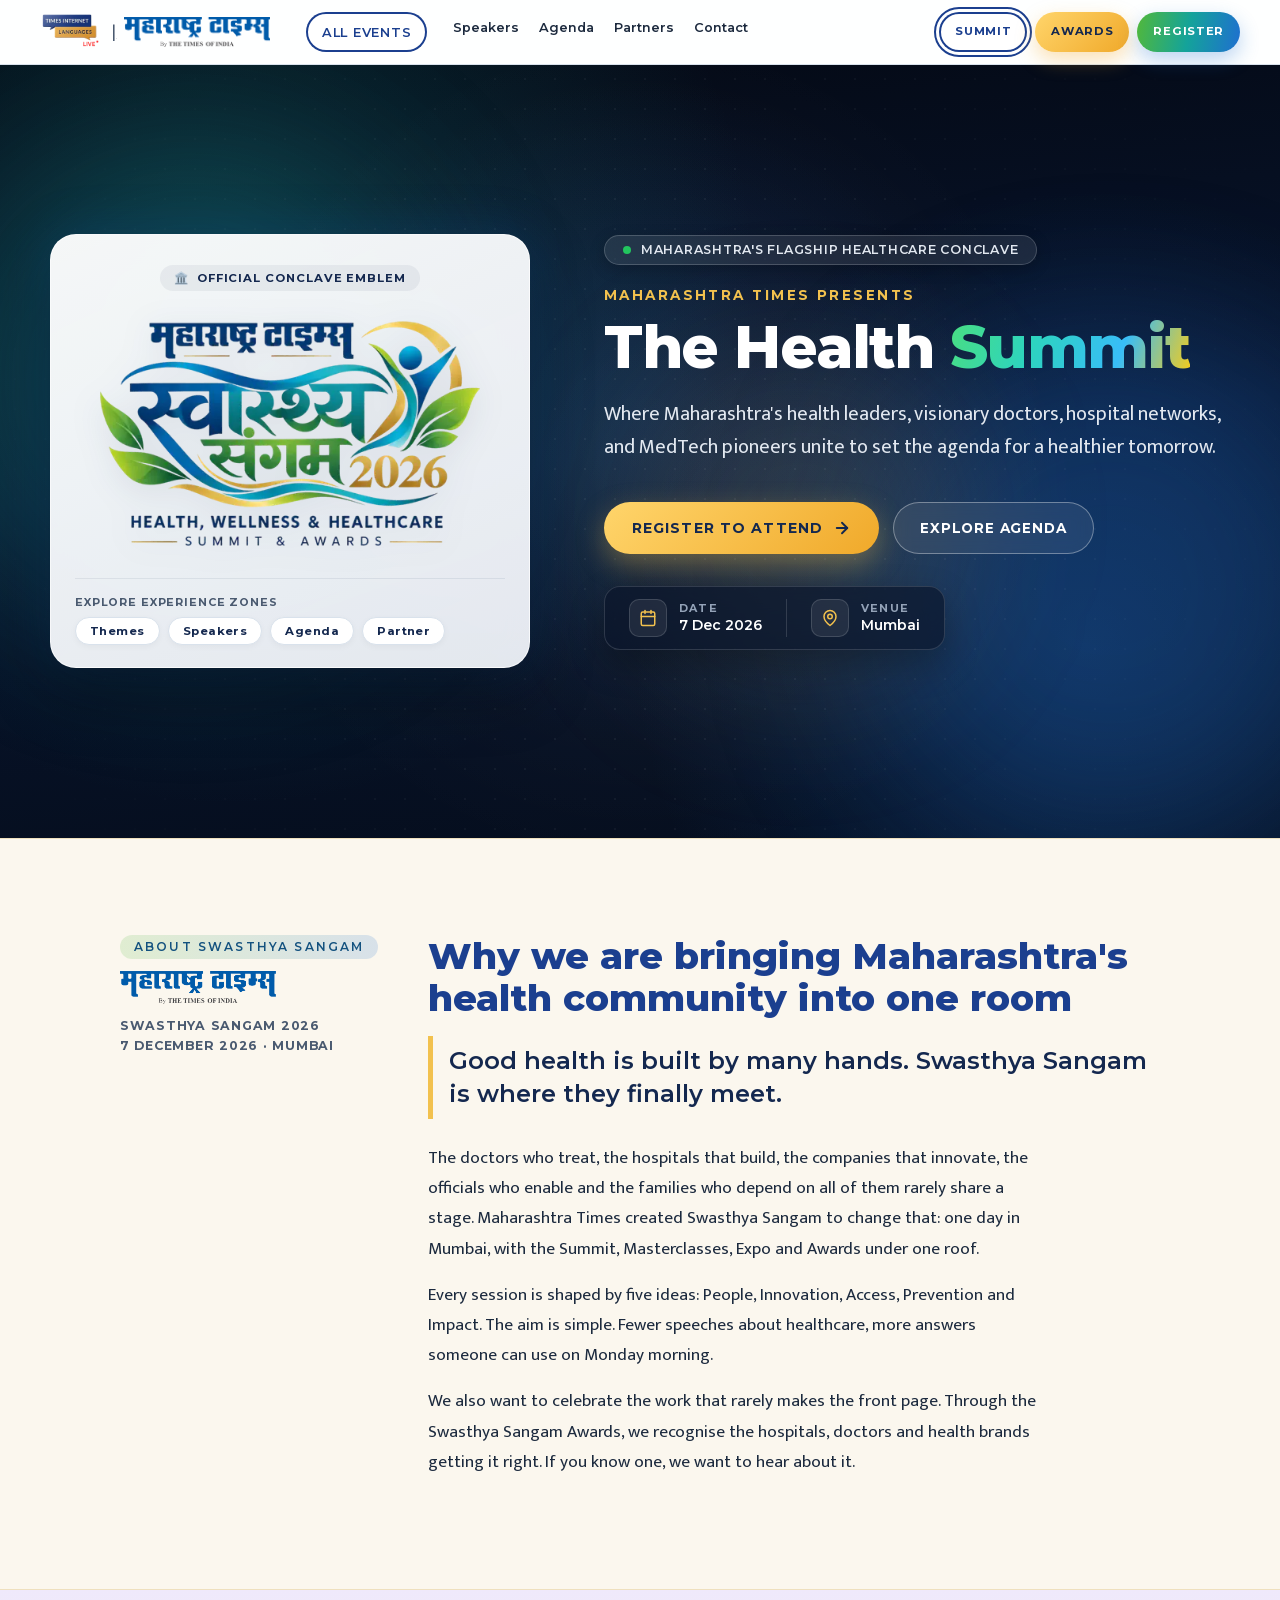
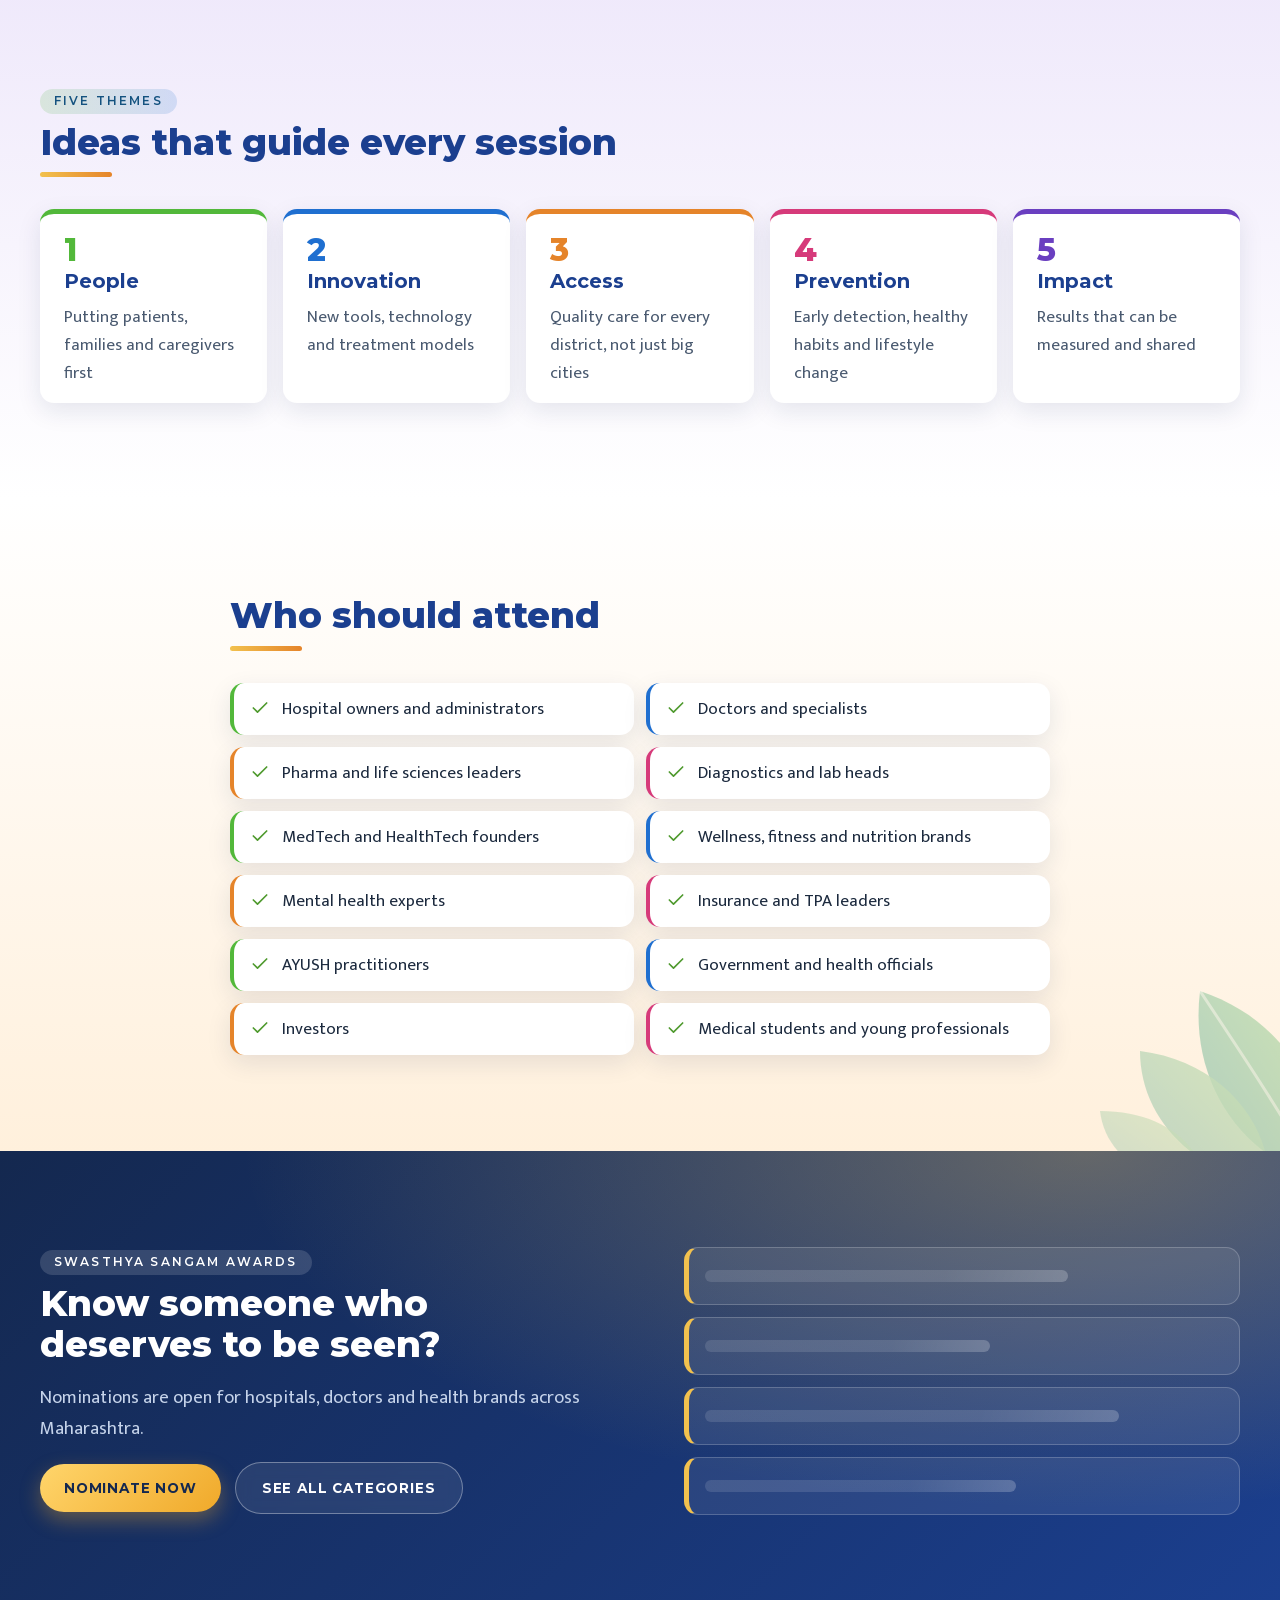
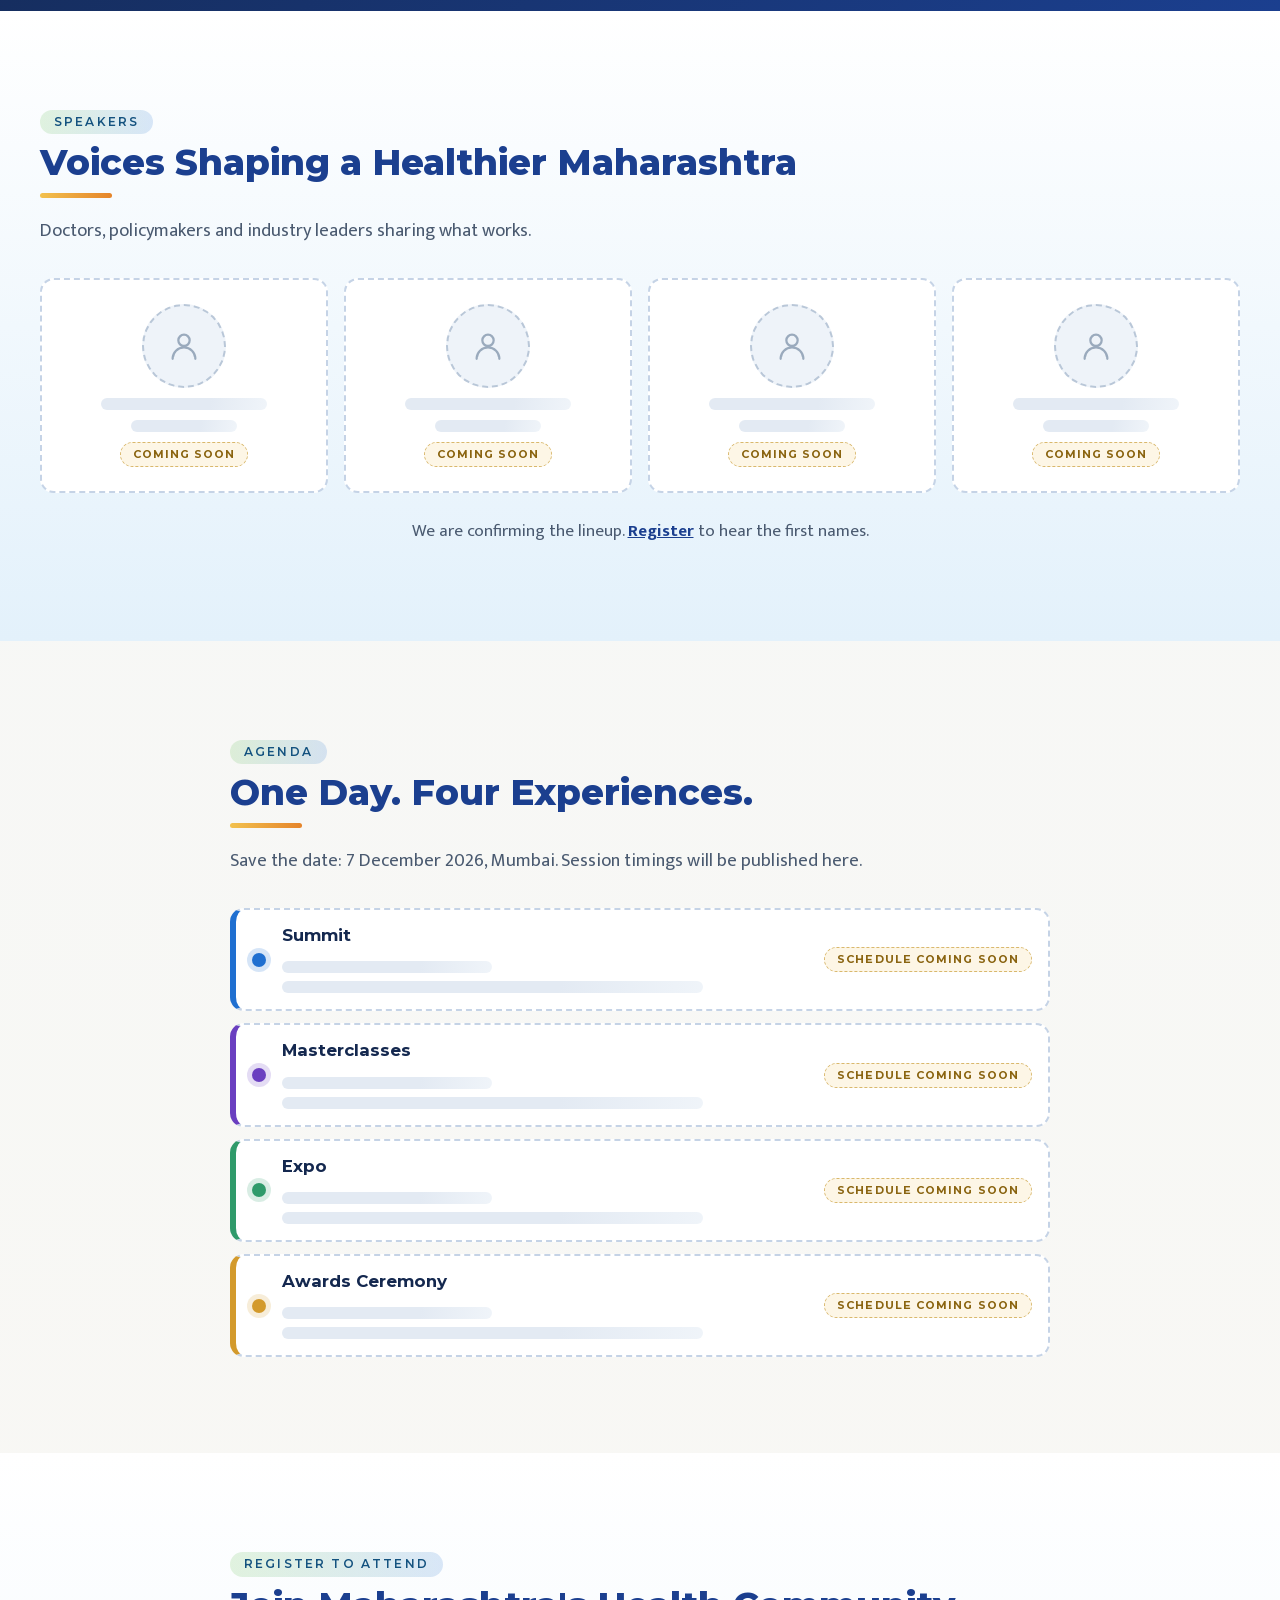
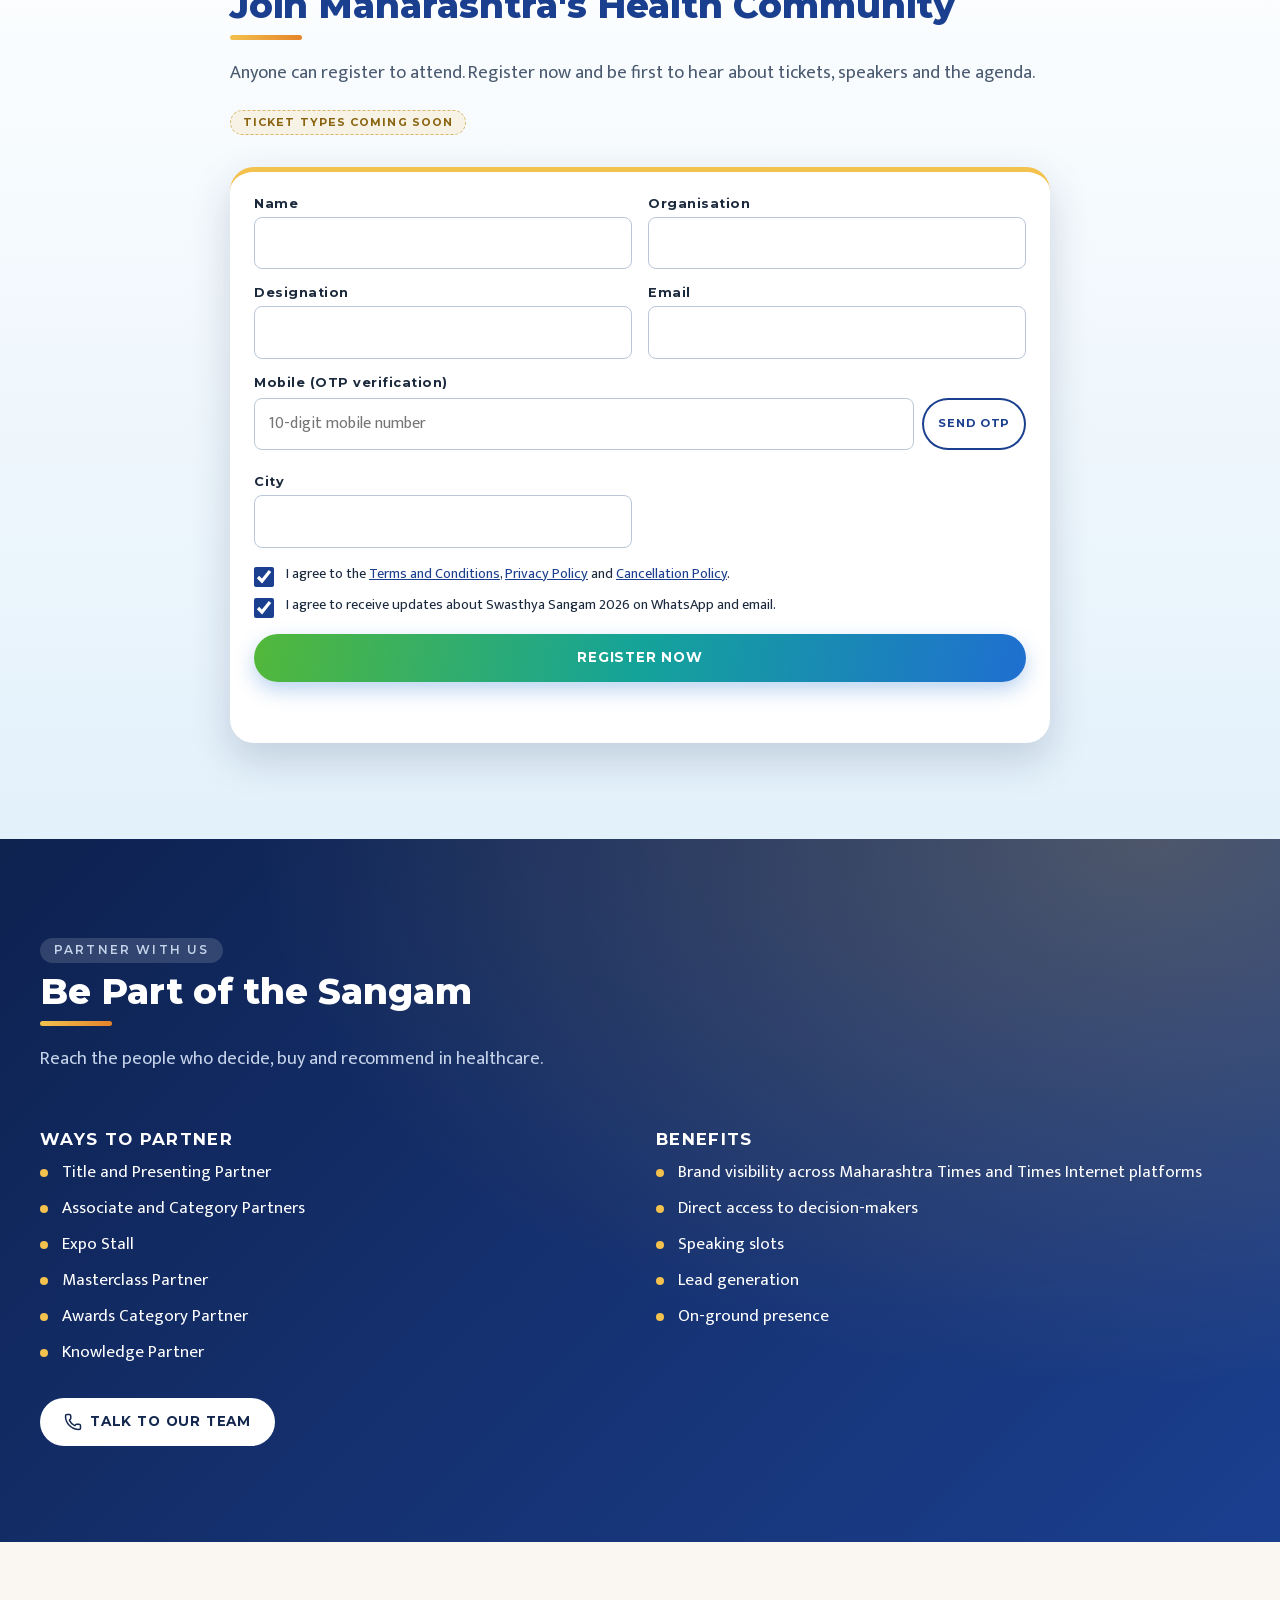
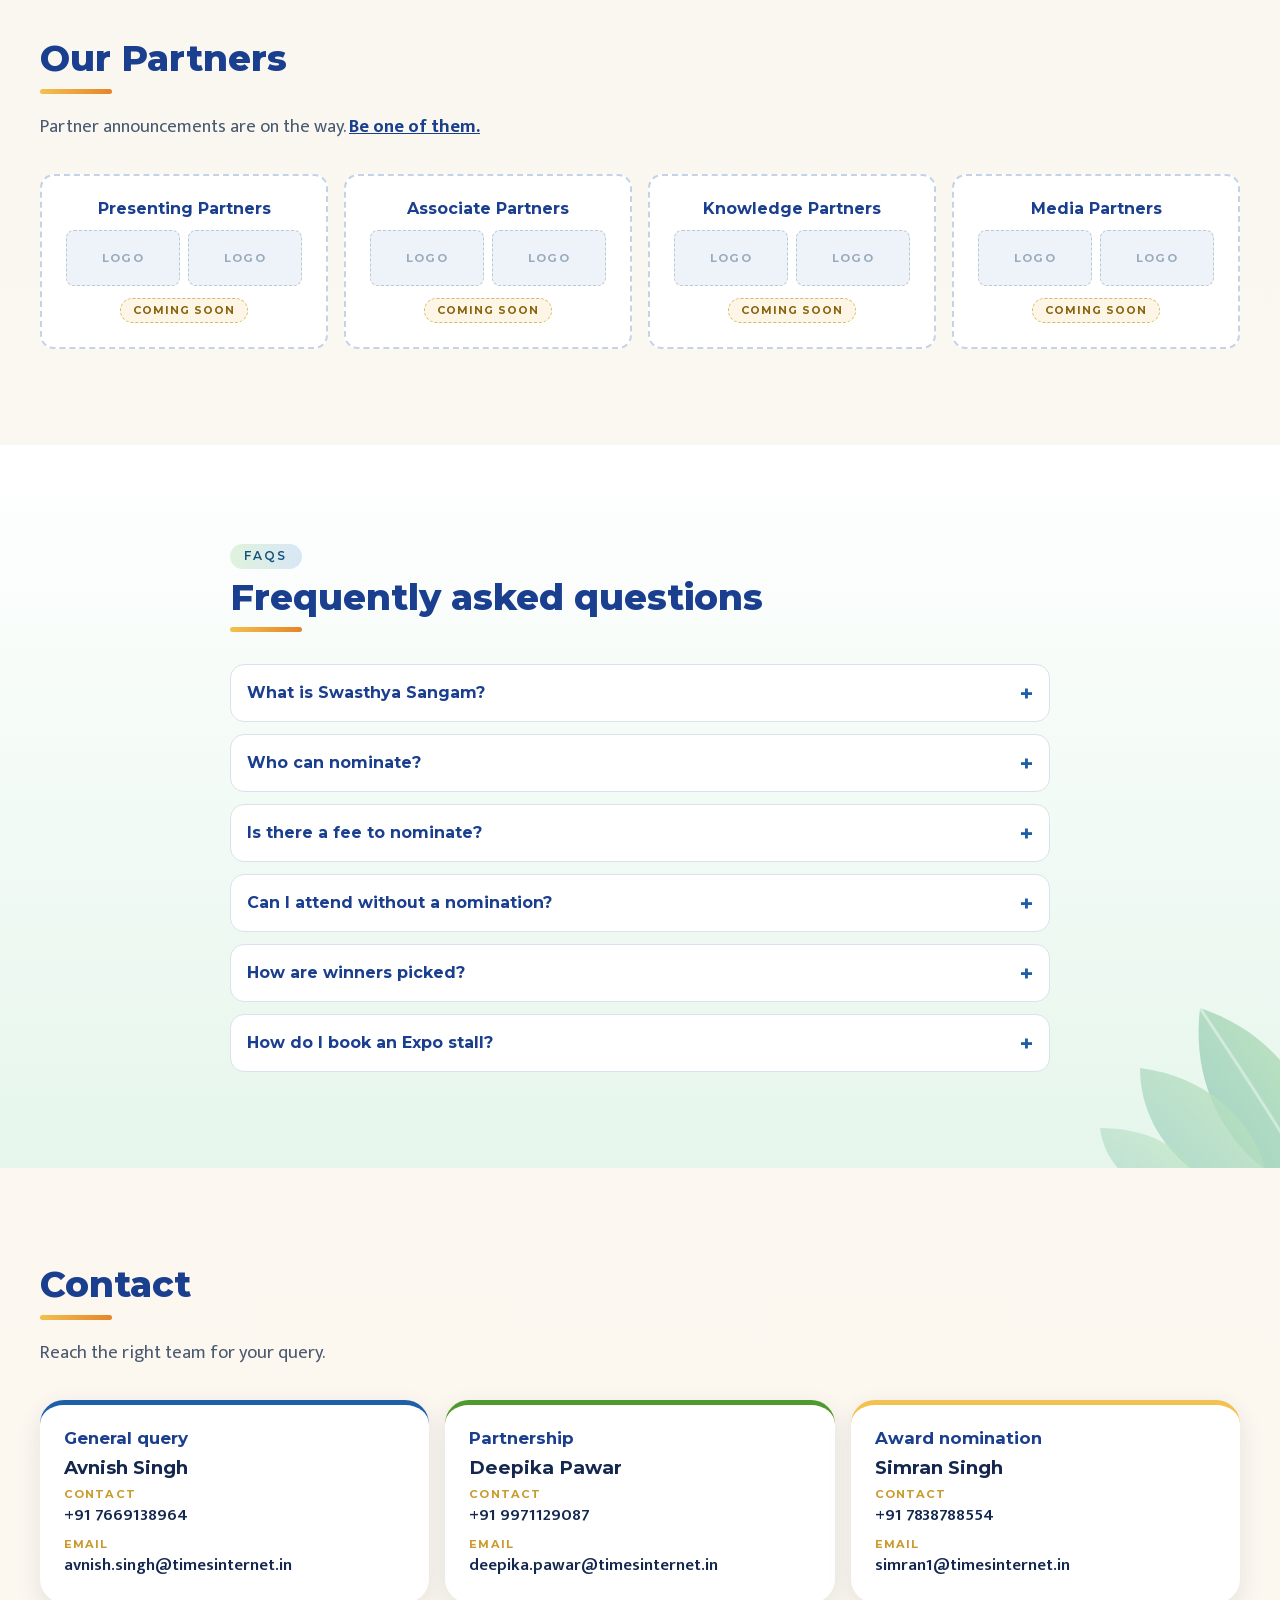
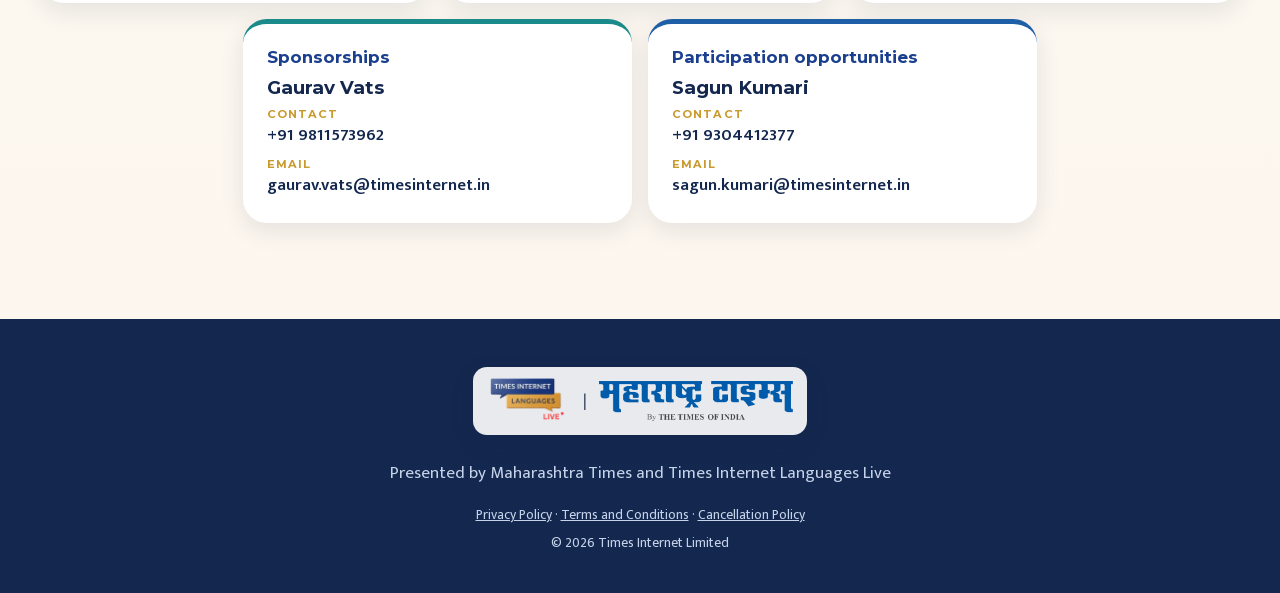
==== commit 2f0c464a: "Revamp site: awards nomination flow, placeholders, editorial, and performance - Awards page: segment" ====
--- a/index.html
+++ b/index.html
@@ -25,18 +25,19 @@
   <meta property="og:title" content="Swasthya Sangam 2026 | Maharashtra Times Health Summit &amp; Awards, Mumbai">
   <meta property="og:description" content="Maharashtra Times Swasthya Sangam 2026 brings together hospitals, doctors, pharma, MedTech and wellness leaders in Mumbai for a Summit, Expo, Masterclass and Awards. Nominate or register now.">
   <meta property="og:url" content="https://singhavi279.github.io/mh-health/">
-  <meta property="og:image" content="https://singhavi279.github.io/mh-health/assets/img/poster.png">
-  <meta property="og:image:width" content="1024">
-  <meta property="og:image:height" content="1536">
+  <meta property="og:image" content="https://singhavi279.github.io/mh-health/assets/img/og-logo.jpg">
+  <meta property="og:image:width" content="1200">
+  <meta property="og:image:height" content="630">
   <meta name="twitter:card" content="summary_large_image">
   <meta name="twitter:title" content="Swasthya Sangam 2026 | Maharashtra Times Health Summit &amp; Awards, Mumbai">
   <meta name="twitter:description" content="Maharashtra Times Swasthya Sangam 2026 brings together hospitals, doctors, pharma, MedTech and wellness leaders in Mumbai for a Summit, Expo, Masterclass and Awards. Nominate or register now.">
-  <meta name="twitter:image" content="https://singhavi279.github.io/mh-health/assets/img/poster.png">
+  <meta name="twitter:image" content="https://singhavi279.github.io/mh-health/assets/img/og-logo.jpg">
 
   <link rel="icon" href="assets/img/favicon.svg" type="image/svg+xml">
-  <link rel="preconnect" href="https://fonts.googleapis.com">
-  <link rel="preconnect" href="https://fonts.gstatic.com" crossorigin>
-  <link rel="stylesheet" href="https://fonts.googleapis.com/css2?family=Montserrat:wght@400;500;600;700;800&family=Mukta:wght@400;500;600;700&display=swap">
+  <link rel="preload" href="assets/fonts/montserrat-latin.woff2" as="font" type="font/woff2" crossorigin>
+  <link rel="preload" href="assets/fonts/mukta-400-latin.woff2" as="font" type="font/woff2" crossorigin>
+  <link rel="preload" as="image" href="assets/img/logo-event-480.webp" imagesrcset="assets/img/logo-event-480.webp 480w, assets/img/logo-event-800.webp 800w" imagesizes="(max-width: 768px) 280px, 380px" fetchpriority="high">
+  <link rel="dns-prefetch" href="https://api.indiatimes.com">
   <link rel="stylesheet" href="css/styles.css">
 
   <script type="application/ld+json">
@@ -53,7 +54,7 @@
         "#SwasthyaSangam2026"
       ],
       "description": "Maharashtra Times Swasthya Sangam 2026 brings together hospitals, doctors, pharma, MedTech and wellness leaders in Mumbai for a Summit, Expo, Masterclass and Awards. Nominate or register now.",
-      "startDate": "2026-11",
+      "startDate": "2026-12-07",
       "eventStatus": "https://schema.org/EventScheduled",
       "eventAttendanceMode": "https://schema.org/OfflineEventAttendanceMode",
       "inLanguage": [
@@ -62,7 +63,7 @@
         "hi-IN"
       ],
       "url": "https://singhavi279.github.io/mh-health",
-      "image": "https://singhavi279.github.io/mh-health/assets/img/poster.png",
+      "image": "https://singhavi279.github.io/mh-health/assets/img/og-logo.jpg",
       "location": {
         "@type": "Place",
         "name": "Mumbai",
@@ -170,7 +171,7 @@
       "brand": {
         "@type": "Brand",
         "name": "Times Internet Languages Live",
-        "logo": "https://singhavi279.github.io/mh-health/assets/img/langlive.png"
+        "logo": "https://singhavi279.github.io/mh-health/assets/img/langlive-170.webp"
       }
     },
     {
@@ -208,7 +209,7 @@
           "name": "Is there a fee to nominate?",
           "acceptedAnswer": {
             "@type": "Answer",
-            "text": "Nomination fee details will be announced shortly."
+            "text": "Yes. Nomination plans and fees are listed on the Awards page, along with what each plan includes."
           }
         },
         {
@@ -232,7 +233,7 @@
           "name": "How do I book an Expo stall?",
           "acceptedAnswer": {
             "@type": "Answer",
-            "text": "Use the Talk to Our Team button in the Partner With Us section, or write to the sponsorship team listed under Contact."
+            "text": "Use the Talk to Our Team button in the Partner With Us section to call our partnerships team, or write to the sponsorship team listed under Contact."
           }
         }
       ]
@@ -248,7 +249,7 @@
 <header class="topbar">
 <div class="container topbar-in">
 <a class="brand" href="index.html" aria-label="Maharashtra Times Swasthya Sangam 2026 home">
-<img src="assets/img/langlive.png" alt="Times Internet Languages Live" width="517" height="323"/>
+<img src="assets/img/langlive-170.webp" alt="Times Internet Languages Live" width="170" height="106"/>
 <span class="brand-sep" aria-hidden="true">|</span>
 <img src="assets/img/maharashtra-times.png" alt="Maharashtra Times" width="597" height="123"/>
 </a>
@@ -288,29 +289,105 @@
 
 <main id="main">
 
-<section class="page-hero hero-summit" aria-labelledby="page-title">
-<picture class="hero-bg">
-<source type="image/webp" srcset="assets/img/summit-640.webp 640w, assets/img/summit-1024.webp 1024w, assets/img/summit.webp 1672w" sizes="100vw"/>
-<img src="assets/img/summit-1024.jpg" srcset="assets/img/summit-640.jpg 640w, assets/img/summit-1024.jpg 1024w, assets/img/summit.jpg 1672w" sizes="100vw" alt="" width="1672" height="941" decoding="async" fetchpriority="high"/>
-</picture>
-<div class="hero-shade" aria-hidden="true"></div>
+<section class="page-hero hero-summit" aria-labelledby="page-title" data-hero>
+<div class="hero-atmosphere" aria-hidden="true">
+<div class="hero-ambient-glow glow-1"></div>
+<div class="hero-ambient-glow glow-2"></div>
+<div class="hero-ambient-glow glow-3"></div>
+<div class="hero-pattern-mesh"></div>
+<div class="hero-spotlight" data-spotlight></div>
+</div>
+
 <div class="container page-hero-in">
-<p class="eyebrow">Maharashtra Times Swasthya Sangam 2026</p>
-<h1 id="page-title">The <span class="gradient-text">Summit</span></h1>
-<p class="page-tagline">Where Maharashtra&#x27;s health leaders set the agenda for a healthier tomorrow.</p>
+<div class="hero-col hero-visual">
+<div class="hero-showcase-card" data-tilt>
+<div class="card-badge-top">
+<span class="badge-icon">🏛️</span>
+<span>Official Conclave Emblem</span>
+</div>
+
+<div class="hero-crest-wrap">
+<img src="assets/img/logo-event-800.webp" srcset="assets/img/logo-event-480.webp 480w, assets/img/logo-event-800.webp 800w" sizes="(max-width: 768px) 280px, 380px" alt="Maharashtra Times Swasthya Sangam 2026: Health, Wellness &amp; Healthcare Summit &amp; Awards" width="800" height="476" class="hero-crest-img" decoding="async" fetchpriority="high"/>
+</div>
+
+<div class="hero-card-footer">
+<span class="card-footer-title">Explore Experience Zones</span>
+<div class="hero-mini-chips">
+<a href="#themes" class="mini-chip">Themes</a>
+<a href="#speakers" class="mini-chip">Speakers</a>
+<a href="#agenda" class="mini-chip">Agenda</a>
+<a href="#partner" class="mini-chip">Partner</a>
+</div>
+</div>
+</div>
+</div>
+
+<div class="hero-col hero-content">
+<div class="hero-pill-badge">
+<span class="status-pulse-dot" aria-hidden="true"></span>
+<span class="badge-text">Maharashtra's Flagship Healthcare Conclave</span>
+</div>
+
+<div class="hero-titles">
+<p class="hero-pre-title">Maharashtra Times Presents</p>
+<h1 id="page-title" class="hero-main-title">
+The Health <span class="gradient-text">Summit</span>
+</h1>
+<p class="page-tagline">Where Maharashtra&#x27;s health leaders, visionary doctors, hospital networks, and MedTech pioneers unite to set the agenda for a healthier tomorrow.</p>
+</div>
+
 <div class="hero-cta">
-<a class="btn btn-gold" href="#register">Register to Attend</a>
-<a class="btn btn-ghost-light" href="#agenda">View Agenda</a>
-</div>
-<dl class="hero-facts" aria-label="Summit details">
-<div><dt>When</dt><dd>November 2026</dd></div>
-<div><dt>Where</dt><dd>Mumbai</dd></div>
-<div><dt>Format</dt><dd>Summit · Expo · Masterclass</dd></div>
-<div><dt>Hashtag</dt><dd>#SwasthyaSangam2026</dd></div>
+<a class="btn btn-gold btn-hero-primary" href="#register">
+<span>Register to Attend</span>
+<svg xmlns="http://www.w3.org/2000/svg" width="18" height="18" viewBox="0 0 24 24" fill="none" stroke="currentColor" stroke-width="2.5" stroke-linecap="round" stroke-linejoin="round" aria-hidden="true"><path d="M5 12h14"></path><path d="m12 5 7 7-7 7"></path></svg>
+</a>
+<a class="btn btn-ghost-light" href="#agenda">Explore Agenda</a>
+</div>
+
+<dl class="hero-facts-bar" aria-label="Date and venue">
+<div class="fact-item">
+<div class="fact-icon">
+<svg xmlns="http://www.w3.org/2000/svg" width="18" height="18" viewBox="0 0 24 24" fill="none" stroke="currentColor" stroke-width="2" stroke-linecap="round" stroke-linejoin="round" aria-hidden="true"><rect width="18" height="18" x="3" y="4" rx="2" ry="2"></rect><line x1="16" x2="16" y1="2" y2="6"></line><line x1="8" x2="8" y1="2" y2="6"></line><line x1="3" x2="21" y1="10" y2="10"></line></svg>
+</div>
+<div class="fact-meta">
+<dt>Date</dt>
+<dd>7 Dec 2026</dd>
+</div>
+</div>
+<div class="fact-item">
+<div class="fact-icon">
+<svg xmlns="http://www.w3.org/2000/svg" width="18" height="18" viewBox="0 0 24 24" fill="none" stroke="currentColor" stroke-width="2" stroke-linecap="round" stroke-linejoin="round" aria-hidden="true"><path d="M20 10c0 6-8 12-8 12s-8-6-8-12a8 8 0 0 1 16 0Z"></path><circle cx="12" cy="10" r="3"></circle></svg>
+</div>
+<div class="fact-meta">
+<dt>Venue</dt>
+<dd>Mumbai</dd>
+</div>
+</div>
 </dl>
 </div>
-</section>
-
+</div>
+</section>
+
+<section class="section editorial" id="about" aria-labelledby="about-h">
+<div class="container">
+<div class="ed-grid">
+<aside class="ed-side">
+<p class="eyebrow">About Swasthya Sangam</p>
+<img class="ed-mark" src="assets/img/maharashtra-times.png" alt="Maharashtra Times" width="597" height="123" loading="lazy"/>
+<p class="ed-meta">Swasthya Sangam 2026<br/>7 December 2026 &middot; Mumbai</p>
+</aside>
+<div class="ed-main">
+<h2 id="about-h">Why we are bringing Maharashtra&#x27;s health community into one room</h2>
+<blockquote class="ed-pull">
+<p>Good health is built by many hands. Swasthya Sangam is where they finally meet.</p>
+</blockquote>
+<p>The doctors who treat, the hospitals that build, the companies that innovate, the officials who enable and the families who depend on all of them rarely share a stage. Maharashtra Times created Swasthya Sangam to change that: one day in Mumbai, with the Summit, Masterclasses, Expo and Awards under one roof.</p>
+<p>Every session is shaped by five ideas: People, Innovation, Access, Prevention and Impact. The aim is simple. Fewer speeches about healthcare, more answers someone can use on Monday morning.</p>
+<p>We also want to celebrate the work that rarely makes the front page. Through the Swasthya Sangam Awards, we recognise the hospitals, doctors and health brands getting it right. If you know one, we want to hear about it.</p>
+</div>
+</div>
+</div>
+</section>
 <section class="section alt" id="themes" aria-labelledby="themes-h">
 <div class="container">
 
@@ -415,6 +492,28 @@
 </path>
 </svg>Medical students and young professionals</li>
 </ul>
+</div>
+</section>
+<section class="section awards-teaser" id="awards-teaser" aria-labelledby="at-h">
+<div class="container">
+<div class="at-grid">
+<div class="at-copy">
+<p class="eyebrow">Swasthya Sangam Awards</p>
+<h2 id="at-h">Know someone who deserves to be seen?</h2>
+<p class="lead">Nominations are open for hospitals, doctors and health brands across Maharashtra.</p>
+<p class="at-count" id="at-count" hidden></p>
+<div class="hero-cta">
+<a class="btn btn-gold" href="awards.html#nominate">Nominate now</a>
+<a class="btn btn-ghost-light" href="awards.html#sectors">See all categories</a>
+</div>
+</div>
+<ul class="at-segments" id="at-segments" aria-label="Award segments">
+<li class="soon-slot"><span class="sk sk-line w70" aria-hidden="true"></span></li>
+<li class="soon-slot"><span class="sk sk-line w55" aria-hidden="true"></span></li>
+<li class="soon-slot"><span class="sk sk-line w80" aria-hidden="true"></span></li>
+<li class="soon-slot"><span class="sk sk-line w60" aria-hidden="true"></span></li>
+</ul>
+</div>
 </div>
 </section>
 <section class="section alt" id="speakers" aria-labelledby="speakers-h">
@@ -425,32 +524,37 @@
 <h2 id="speakers-h">Voices Shaping a Healthier Maharashtra</h2>
 <p class="lead">Doctors, policymakers and industry leaders sharing what works.</p>
 </header>
-<ul class="speakers">
-<li>
-<span class="avatar" aria-hidden="true">
-</span>
-<h3>To be announced</h3>
-<p>Speaker details coming soon</p>
-</li>
-<li>
-<span class="avatar" aria-hidden="true">
-</span>
-<h3>To be announced</h3>
-<p>Speaker details coming soon</p>
-</li>
-<li>
-<span class="avatar" aria-hidden="true">
-</span>
-<h3>To be announced</h3>
-<p>Speaker details coming soon</p>
-</li>
-<li>
-<span class="avatar" aria-hidden="true">
-</span>
-<h3>To be announced</h3>
-<p>Speaker details coming soon</p>
+<ul class="speakers speakers-soon" aria-label="Speaker lineup coming soon">
+<li>
+<span class="avatar" aria-hidden="true"><svg xmlns="http://www.w3.org/2000/svg" width="34" height="34" viewBox="0 0 24 24" fill="none" stroke="currentColor" stroke-width="1.6" stroke-linecap="round" stroke-linejoin="round" aria-hidden="true"><circle cx="12" cy="8" r="4"/><path d="M4 21a8 8 0 0 1 16 0"/></svg></span>
+<span class="sk sk-line w70" aria-hidden="true"></span>
+<span class="sk sk-line w45" aria-hidden="true"></span>
+<span class="soon-pill">Coming soon</span>
+<span class="sr-only">Speaker to be announced</span>
+</li>
+<li>
+<span class="avatar" aria-hidden="true"><svg xmlns="http://www.w3.org/2000/svg" width="34" height="34" viewBox="0 0 24 24" fill="none" stroke="currentColor" stroke-width="1.6" stroke-linecap="round" stroke-linejoin="round" aria-hidden="true"><circle cx="12" cy="8" r="4"/><path d="M4 21a8 8 0 0 1 16 0"/></svg></span>
+<span class="sk sk-line w70" aria-hidden="true"></span>
+<span class="sk sk-line w45" aria-hidden="true"></span>
+<span class="soon-pill">Coming soon</span>
+<span class="sr-only">Speaker to be announced</span>
+</li>
+<li>
+<span class="avatar" aria-hidden="true"><svg xmlns="http://www.w3.org/2000/svg" width="34" height="34" viewBox="0 0 24 24" fill="none" stroke="currentColor" stroke-width="1.6" stroke-linecap="round" stroke-linejoin="round" aria-hidden="true"><circle cx="12" cy="8" r="4"/><path d="M4 21a8 8 0 0 1 16 0"/></svg></span>
+<span class="sk sk-line w70" aria-hidden="true"></span>
+<span class="sk sk-line w45" aria-hidden="true"></span>
+<span class="soon-pill">Coming soon</span>
+<span class="sr-only">Speaker to be announced</span>
+</li>
+<li>
+<span class="avatar" aria-hidden="true"><svg xmlns="http://www.w3.org/2000/svg" width="34" height="34" viewBox="0 0 24 24" fill="none" stroke="currentColor" stroke-width="1.6" stroke-linecap="round" stroke-linejoin="round" aria-hidden="true"><circle cx="12" cy="8" r="4"/><path d="M4 21a8 8 0 0 1 16 0"/></svg></span>
+<span class="sk sk-line w70" aria-hidden="true"></span>
+<span class="sk sk-line w45" aria-hidden="true"></span>
+<span class="soon-pill">Coming soon</span>
+<span class="sr-only">Speaker to be announced</span>
 </li>
 </ul>
+<p class="soon-note">We are confirming the lineup. <a href="#register">Register</a> to hear the first names.</p>
 </div>
 </section>
 <section class="section" id="agenda" aria-labelledby="agenda-h">
@@ -459,40 +563,106 @@
 <header class="sec-head">
 <p class="eyebrow">Agenda</p>
 <h2 id="agenda-h">One Day. Four Experiences.</h2>
-</header>
-<div class="table-wrap">
-<table>
-<caption class="sr">Agenda for Maharashtra Times Swasthya Sangam 2026</caption>
-<thead>
-<tr>
-<th scope="col">Time</th>
-<th scope="col">Experience</th>
-<th scope="col">Session</th>
-</tr>
-</thead>
-<tbody>
-<tr>
-<td>To be announced</td>
-<td>Summit</td>
-<td>Summit sessions: To be announced</td>
-</tr>
-<tr>
-<td>To be announced</td>
-<td>Masterclasses</td>
-<td>Masterclasses: To be announced</td>
-</tr>
-<tr>
-<td>To be announced</td>
-<td>Expo</td>
-<td>Expo hours: To be announced</td>
-</tr>
-<tr>
-<td>To be announced</td>
-<td>Awards</td>
-<td>Awards ceremony: To be announced</td>
-</tr>
-</tbody>
-</table>
+<p class="lead">Save the date: 7 December 2026, Mumbai. Session timings will be published here.</p>
+</header>
+<ol class="agenda-soon" aria-label="Agenda tracks, schedule coming soon">
+<li style="--t:#1f6fd0">
+<span class="ag-dot" aria-hidden="true"></span>
+<div class="ag-body">
+<h3>Summit</h3>
+<span class="sk sk-line w40" aria-hidden="true"></span>
+<span class="sk sk-line w80" aria-hidden="true"></span>
+</div>
+<span class="soon-pill">Schedule coming soon</span>
+</li>
+<li style="--t:#6a3fc0">
+<span class="ag-dot" aria-hidden="true"></span>
+<div class="ag-body">
+<h3>Masterclasses</h3>
+<span class="sk sk-line w40" aria-hidden="true"></span>
+<span class="sk sk-line w80" aria-hidden="true"></span>
+</div>
+<span class="soon-pill">Schedule coming soon</span>
+</li>
+<li style="--t:#2f9a6a">
+<span class="ag-dot" aria-hidden="true"></span>
+<div class="ag-body">
+<h3>Expo</h3>
+<span class="sk sk-line w40" aria-hidden="true"></span>
+<span class="sk sk-line w80" aria-hidden="true"></span>
+</div>
+<span class="soon-pill">Schedule coming soon</span>
+</li>
+<li style="--t:#d39a2c">
+<span class="ag-dot" aria-hidden="true"></span>
+<div class="ag-body">
+<h3>Awards Ceremony</h3>
+<span class="sk sk-line w40" aria-hidden="true"></span>
+<span class="sk sk-line w80" aria-hidden="true"></span>
+</div>
+<span class="soon-pill">Schedule coming soon</span>
+</li>
+</ol>
+</div>
+</section>
+<section class="section alt" id="register" aria-labelledby="register-h">
+<div class="container narrow">
+
+<header class="sec-head">
+<p class="eyebrow">Register to attend</p>
+<h2 id="register-h">Join Maharashtra&#x27;s Health Community</h2>
+<p class="lead">Anyone can register to attend. Register now and be first to hear about tickets, speakers and the agenda.</p>
+<p class="soon-note"><span class="soon-pill">Ticket types coming soon</span></p>
+</header>
+<div class="card">
+<form class="form" aria-label="Register Now">
+<div class="field">
+<label for="registration-name">Name</label>
+<input id="registration-name" type="text" required="" autocomplete="name" name="name"/>
+</div>
+<div class="field">
+<label for="registration-organisation">Organisation</label>
+<input id="registration-organisation" type="text" required="" autocomplete="organization" name="organisation"/>
+</div>
+<div class="field">
+<label for="registration-designation">Designation</label>
+<input id="registration-designation" type="text" required="" autocomplete="organization-title" name="designation"/>
+</div>
+<div class="field">
+<label for="registration-email">Email</label>
+<input id="registration-email" type="email" required="" autocomplete="email" name="email"/>
+</div>
+<div class="field wide otp-field" data-otp>
+<label for="registration-mobile">Mobile (OTP verification)</label>
+<div class="otp-row">
+<input id="registration-mobile" type="tel" inputmode="numeric" required="" autocomplete="tel-national" name="mobile" maxlength="10" pattern="[6-9][0-9]{9}" placeholder="10-digit mobile number"/>
+<button class="btn btn-ghost btn-sm otp-send" type="button">Send OTP</button>
+</div>
+<div class="otp-row otp-verify" hidden="">
+<input id="registration-otp" type="text" inputmode="numeric" autocomplete="one-time-code" maxlength="6" pattern="[0-9]{6}" placeholder="Enter 6-digit OTP" aria-label="OTP"/>
+<button class="btn btn-primary btn-sm otp-confirm" type="button">Verify</button>
+</div>
+<input type="hidden" name="mobile_verified" value="no"/>
+<p class="otp-note" role="status" aria-live="polite"></p>
+</div>
+<div class="field">
+<label for="registration-city">City</label>
+<input id="registration-city" type="text" required="" autocomplete="address-level2" name="city"/>
+</div>
+<div class="field wide consent">
+<label class="check" for="registration-terms">
+<input id="registration-terms" type="checkbox" name="terms" value="yes" required="" checked=""/>
+<span>I agree to the <a href="https://timeslanguages.in/termsandconditions" target="_blank" rel="noopener">Terms and Conditions</a>, <a href="https://timeslanguages.in/privacypolicy" target="_blank" rel="noopener">Privacy Policy</a> and <a href="https://timeslanguages.in/cancellationpolicy" target="_blank" rel="noopener">Cancellation Policy</a>.</span>
+</label>
+<label class="check" for="registration-updates">
+<input id="registration-updates" type="checkbox" name="optin_updates" value="yes" required="" checked=""/>
+<span>I agree to receive updates about Swasthya Sangam 2026 on WhatsApp and email.</span>
+</label>
+</div>
+<button class="btn btn-primary" type="submit">Register Now</button>
+<p class="form-note" role="status" aria-live="polite">
+</p>
+</form>
 </div>
 </div>
 </section>
@@ -528,147 +698,43 @@
 </div>
 </div>
 <div class="hero-cta">
-<a class="btn btn-gold" href="#contact">
-<svg xmlns="http://www.w3.org/2000/svg" width="24" height="24" viewBox="0 0 24 24" fill="none" stroke="currentColor" stroke-width="2" stroke-linecap="round" stroke-linejoin="round" class="lucide lucide-download" aria-hidden="true">
-<path d="M12 15V3">
-</path>
-<path d="M21 15v4a2 2 0 0 1-2 2H5a2 2 0 0 1-2-2v-4">
-</path>
-<path d="m7 10 5 5 5-5">
-</path>
-</svg> Download Partnership Deck</a>
-<a class="btn btn-light" href="#contact">
-<svg xmlns="http://www.w3.org/2000/svg" width="24" height="24" viewBox="0 0 24 24" fill="none" stroke="currentColor" stroke-width="2" stroke-linecap="round" stroke-linejoin="round" class="lucide lucide-message-circle" aria-hidden="true">
-<path d="M2.992 16.342a2 2 0 0 1 .094 1.167l-1.065 3.29a1 1 0 0 0 1.236 1.168l3.413-.998a2 2 0 0 1 1.099.092 10 10 0 1 0-4.777-4.719">
-</path>
-</svg> Talk to Our Team</a>
-</div>
-</div>
-</section>
-
-<section class="section" id="register" aria-labelledby="register-h">
-<div class="container narrow">
-
-<header class="sec-head">
-<p class="eyebrow">Register to attend</p>
-<h2 id="register-h">Join Maharashtra&#x27;s Health Community</h2>
-<p class="lead">Anyone can register to attend. Ticket types will be announced soon.</p>
-</header>
-<div class="card">
-<form class="form" aria-label="Register Now">
-<div class="field">
-<label for="registration-name">Name</label>
-<input id="registration-name" type="text" required="" autocomplete="name" name="name"/>
-</div>
-<div class="field">
-<label for="registration-organisation">Organisation</label>
-<input id="registration-organisation" type="text" required="" autocomplete="organization" name="organisation"/>
-</div>
-<div class="field">
-<label for="registration-designation">Designation</label>
-<input id="registration-designation" type="text" required="" autocomplete="organization-title" name="designation"/>
-</div>
-<div class="field">
-<label for="registration-email">Email</label>
-<input id="registration-email" type="email" required="" autocomplete="email" name="email"/>
-</div>
-<div class="field wide otp-field" data-otp>
-<label for="registration-mobile">Mobile (OTP verification)</label>
-<div class="otp-row">
-<input id="registration-mobile" type="tel" inputmode="numeric" required="" autocomplete="tel-national" name="mobile" maxlength="10" pattern="[6-9][0-9]{9}" placeholder="10-digit mobile number"/>
-<button class="btn btn-ghost btn-sm otp-send" type="button">Send OTP</button>
-</div>
-<div class="otp-row otp-verify" hidden="">
-<input id="registration-otp" type="text" inputmode="numeric" autocomplete="one-time-code" maxlength="6" pattern="[0-9]{6}" placeholder="Enter 6-digit OTP" aria-label="OTP"/>
-<button class="btn btn-primary btn-sm otp-confirm" type="button">Verify</button>
-</div>
-<input type="hidden" name="mobile_verified" value="no"/>
-<p class="otp-note" role="status" aria-live="polite"></p>
-</div>
-<div class="field">
-<label for="registration-city">City</label>
-<input id="registration-city" type="text" required="" autocomplete="address-level2" name="city"/>
-</div>
-<div class="field wide consent">
-<label class="check" for="registration-terms">
-<input id="registration-terms" type="checkbox" name="terms" value="yes" required="" checked=""/>
-<span>I agree to the <a href="https://timeslanguages.in/termsandconditions" target="_blank" rel="noopener">Terms and Conditions</a>, <a href="https://timeslanguages.in/privacypolicy" target="_blank" rel="noopener">Privacy Policy</a> and <a href="https://timeslanguages.in/cancellationpolicy" target="_blank" rel="noopener">Cancellation Policy</a>.</span>
-</label>
-<label class="check" for="registration-updates">
-<input id="registration-updates" type="checkbox" name="optin_updates" value="yes" required="" checked=""/>
-<span>I agree to receive updates about Swasthya Sangam 2026 on WhatsApp and email.</span>
-</label>
-</div>
-<button class="btn btn-primary" type="submit">Register Now</button>
-<p class="form-note" role="status" aria-live="polite">
-</p>
-</form>
-</div>
-</div>
-</section>
-<section class="section alt" id="venue" aria-labelledby="venue-h">
-<div class="container narrow">
-
-<header class="sec-head">
-<h2 id="venue-h">Venue and travel</h2>
-</header>
-<dl class="glance">
-<div>
-<dt>Venue</dt>
-<dd>To be announced, Mumbai</dd>
-</div>
-<div>
-<dt>Nearest railway and metro</dt>
-<dd>To be announced</dd>
-</div>
-<div>
-<dt>Parking and hotels</dt>
-<dd>To be announced</dd>
-</div>
-</dl>
-</div>
-</section>
-<section class="section" id="media" aria-labelledby="media-h">
-<div class="container narrow">
-
-<header class="sec-head">
-<h2 id="media-h">Media Centre</h2>
-</header>
-<ul class="plain inline">
-<li>Press releases</li>
-<li>Event videos</li>
-<li>Photo gallery</li>
-<li>Media enquiries</li>
-</ul>
-</div>
-</section>
-<section class="section alt" id="our-partners" aria-labelledby="op-h">
+<a class="btn btn-light" href="tel:+919971129087" aria-label="Talk to our team: call Deepika Pawar on +91 9971129087">
+<svg xmlns="http://www.w3.org/2000/svg" width="24" height="24" viewBox="0 0 24 24" fill="none" stroke="currentColor" stroke-width="2" stroke-linecap="round" stroke-linejoin="round" class="lucide lucide-phone" aria-hidden="true"><path d="M13.832 16.568a1 1 0 0 0 1.213-.303l.355-.465A2 2 0 0 1 17 15h3a2 2 0 0 1 2 2v3a2 2 0 0 1-2 2A18 18 0 0 1 2 4a2 2 0 0 1 2-2h3a2 2 0 0 1 2 2v3a2 2 0 0 1-.8 1.6l-.468.351a1 1 0 0 0-.292 1.233 14 14 0 0 0 6.392 6.384"/></svg> Talk to Our Team</a>
+</div>
+</div>
+</section>
+<section class="section" id="our-partners" aria-labelledby="op-h">
 <div class="container">
 
 <header class="sec-head">
 <h2 id="op-h">Our Partners</h2>
-</header>
-<div class="grid-4">
+<p class="lead">Partner announcements are on the way. <a href="#partner">Be one of them.</a></p>
+</header>
+<div class="grid-4 partners-soon">
 <div class="slot">
 <h3>Presenting Partners</h3>
-<p>To be announced</p>
+<div class="logo-slots" aria-hidden="true"><span class="logo-slot">Logo</span><span class="logo-slot">Logo</span></div>
+<span class="soon-pill">Coming soon</span>
 </div>
 <div class="slot">
 <h3>Associate Partners</h3>
-<p>To be announced</p>
+<div class="logo-slots" aria-hidden="true"><span class="logo-slot">Logo</span><span class="logo-slot">Logo</span></div>
+<span class="soon-pill">Coming soon</span>
 </div>
 <div class="slot">
 <h3>Knowledge Partners</h3>
-<p>To be announced</p>
+<div class="logo-slots" aria-hidden="true"><span class="logo-slot">Logo</span><span class="logo-slot">Logo</span></div>
+<span class="soon-pill">Coming soon</span>
 </div>
 <div class="slot">
 <h3>Media Partners</h3>
-<p>To be announced</p>
-</div>
-</div>
-</div>
-</section>
-<section class="section" id="faq" aria-labelledby="faq-h">
+<div class="logo-slots" aria-hidden="true"><span class="logo-slot">Logo</span><span class="logo-slot">Logo</span></div>
+<span class="soon-pill">Coming soon</span>
+</div>
+</div>
+</div>
+</section>
+<section class="section alt" id="faq" aria-labelledby="faq-h">
 <div class="container narrow">
 
 <header class="sec-head">
@@ -692,7 +758,7 @@
 <summary>
 <h3>Is there a fee to nominate?</h3>
 </summary>
-<p>Nomination fee details will be announced shortly.</p>
+<p>Yes. Nomination plans and fees are listed on the Awards page, along with what each plan includes.</p>
 </details>
 <details>
 <summary>
@@ -710,36 +776,50 @@
 <summary>
 <h3>How do I book an Expo stall?</h3>
 </summary>
-<p>Use the Talk to Our Team button in the Partner With Us section, or write to the sponsorship team listed under Contact.</p>
+<p>Use the Talk to Our Team button in the Partner With Us section to call our partnerships team, or write to the sponsorship team listed under Contact.</p>
 </details>
 </div>
 </div>
 </section>
-<section class="section alt" id="contact" aria-labelledby="contact-h">
-<div class="container narrow">
+<section class="section" id="contact" aria-labelledby="contact-h">
+<div class="container">
 
 <header class="sec-head">
 <h2 id="contact-h">Contact</h2>
-<p class="lead">Contact details will be published here shortly.</p>
-</header>
-<dl class="glance">
-<div>
-<dt>Awards and nominations</dt>
-<dd>To be announced</dd>
-</div>
-<div>
-<dt>Sponsorship and partnerships</dt>
-<dd>To be announced</dd>
-</div>
-<div>
-<dt>Registration and general enquiries</dt>
-<dd>To be announced</dd>
-</div>
-<div>
-<dt>Social media</dt>
-<dd>#SwasthyaSangam2026</dd>
-</div>
-</dl>
+<p class="lead">Reach the right team for your query.</p>
+</header>
+<div class="contact-grid">
+<article class="contact-card">
+<h3>General query</h3>
+<p class="contact-name">Avnish Singh</p>
+<p><span>Contact</span><a href="tel:+917669138964">+91 7669138964</a></p>
+<p><span>Email</span><a href="mailto:avnish.singh@timesinternet.in">avnish.singh@timesinternet.in</a></p>
+</article>
+<article class="contact-card">
+<h3>Partnership</h3>
+<p class="contact-name">Deepika Pawar</p>
+<p><span>Contact</span><a href="tel:+919971129087">+91 9971129087</a></p>
+<p><span>Email</span><a href="mailto:deepika.pawar@timesinternet.in">deepika.pawar@timesinternet.in</a></p>
+</article>
+<article class="contact-card">
+<h3>Award nomination</h3>
+<p class="contact-name">Simran Singh</p>
+<p><span>Contact</span><a href="tel:+917838788554">+91 7838788554</a></p>
+<p><span>Email</span><a href="mailto:simran1@timesinternet.in">simran1@timesinternet.in</a></p>
+</article>
+<article class="contact-card">
+<h3>Sponsorships</h3>
+<p class="contact-name">Gaurav Vats</p>
+<p><span>Contact</span><a href="tel:+919811573962">+91 9811573962</a></p>
+<p><span>Email</span><a href="mailto:gaurav.vats@timesinternet.in">gaurav.vats@timesinternet.in</a></p>
+</article>
+<article class="contact-card">
+<h3>Participation opportunities</h3>
+<p class="contact-name">Sagun Kumari</p>
+<p><span>Contact</span><a href="tel:+919304412377">+91 9304412377</a></p>
+<p><span>Email</span><a href="mailto:sagun.kumari@timesinternet.in">sagun.kumari@timesinternet.in</a></p>
+</article>
+</div>
 </div>
 </section>
 
@@ -749,9 +829,9 @@
 <footer class="footer">
 <div class="container">
 <div class="logos logos-light">
-<img src="assets/img/langlive.png" alt="Times Internet Languages Live" width="517" height="323"/>
+<img loading="lazy" src="assets/img/langlive-170.webp" alt="Times Internet Languages Live" width="170" height="106"/>
 <span class="logos-x" aria-hidden="true">|</span>
-<img src="assets/img/maharashtra-times.png" alt="Maharashtra Times" width="597" height="123"/>
+<img loading="lazy" src="assets/img/maharashtra-times.png" alt="Maharashtra Times" width="597" height="123"/>
 </div>
 <p>Presented by Maharashtra Times and Times Internet Languages Live</p>
 <p class="legal">
--- a/css/styles.css
+++ b/css/styles.css
@@ -1,4 +1,11 @@
-/* Maharashtra Times Swasthya Sangam 2026 — styles (tokens, base, components, page heroes, breakpoints). */
+/* Maharashtra Times Swasthya Sangam 2026: styles (tokens, base, components, page heroes, breakpoints). */
+
+/* Self-hosted fonts (Latin subset): no third-party requests, swap so text paints immediately */
+@font-face{font-family:"Montserrat";font-style:normal;font-weight:400 800;font-display:swap;src:url("../assets/fonts/montserrat-latin.woff2") format("woff2");unicode-range:U+0000-00FF,U+0131,U+0152-0153,U+02BB-02BC,U+02C6,U+02DA,U+02DC,U+0304,U+0308,U+0329,U+2000-206F,U+20AC,U+2122,U+2191,U+2193,U+2212,U+2215,U+FEFF,U+FFFD}
+@font-face{font-family:"Mukta";font-style:normal;font-weight:400;font-display:swap;src:url("../assets/fonts/mukta-400-latin.woff2") format("woff2");unicode-range:U+0000-00FF,U+0131,U+0152-0153,U+02BB-02BC,U+02C6,U+02DA,U+02DC,U+0304,U+0308,U+0329,U+2000-206F,U+20AC,U+2122,U+2191,U+2193,U+2212,U+2215,U+FEFF,U+FFFD}
+@font-face{font-family:"Mukta";font-style:normal;font-weight:600;font-display:swap;src:url("../assets/fonts/mukta-600-latin.woff2") format("woff2");unicode-range:U+0000-00FF,U+0131,U+0152-0153,U+02BB-02BC,U+02C6,U+02DA,U+02DC,U+0304,U+0308,U+0329,U+2000-206F,U+20AC,U+2122,U+2191,U+2193,U+2212,U+2215,U+FEFF,U+FFFD}
+@font-face{font-family:"Mukta";font-style:normal;font-weight:700;font-display:swap;src:url("../assets/fonts/mukta-700-latin.woff2") format("woff2");unicode-range:U+0000-00FF,U+0131,U+0152-0153,U+02BB-02BC,U+02C6,U+02DA,U+02DC,U+0304,U+0308,U+0329,U+2000-206F,U+20AC,U+2122,U+2191,U+2193,U+2212,U+2215,U+FEFF,U+FFFD}
+
 
 
 :root {
@@ -87,7 +94,7 @@
 a{color:inherit}
 ul,ol{margin:0;padding:0;list-style:none}
 :focus-visible{outline:3px solid var(--c-blue-600);outline-offset:3px;border-radius:4px}
-.sr{position:absolute;width:1px;height:1px;overflow:hidden;clip:rect(0 0 0 0);white-space:nowrap}
+
 .skip{position:absolute;left:-999px;top:8px;background:#fff;padding:8px 14px;z-index:100;border-radius:8px}
 .skip:focus{left:8px}
 .container{width:min(100% - 2*var(--sp-4),var(--container));margin-inline:auto}
@@ -125,7 +132,6 @@
 .nav-desktop{display:none}
 .topbar-cta .btn[aria-current]{outline:2px solid var(--c-navy-700);outline-offset:3px}
 .menu nav a[aria-current]{color:var(--c-navy-700)}
-.exp-links{display:flex;flex-wrap:wrap;gap:var(--sp-3);justify-content:center;margin:var(--sp-6) 0 0}
 .hide-sm{display:none}
 .menu{position:relative}
 .menu summary{list-style:none;cursor:pointer;width:44px;height:44px;display:grid;place-content:center;gap:5px;border-radius:10px}
@@ -139,58 +145,26 @@
 .menu nav .btn{margin-top:var(--sp-4);border:0;color:#fff}
 
 /* ── Hero ──────────────────────────── */
-.hero{background:var(--grad-sky);position:relative;overflow:hidden;padding-top:var(--sp-5)}
-.hero-in{display:grid;gap:var(--sp-5);position:relative;z-index:1;padding-bottom:clamp(170px,30vw,340px)}
+
 .logos{display:flex;align-items:center;gap:var(--sp-3);background:rgba(255,255,255,.9);width:max-content;max-width:100%;padding:8px 14px;border-radius:var(--radius-md);box-shadow:var(--shadow-card);margin-bottom:var(--sp-5)}
 .logos img{height:34px;width:auto}
 .logos img:first-child{height:44px}
 .logos-x{color:var(--c-ink-soft)}
-.hero h1{display:grid;gap:4px;margin:0 0 var(--sp-3)}
-.h1-pre{font:700 clamp(1rem,3.5vw,1.5rem) var(--font-heading);letter-spacing:.14em;text-transform:uppercase;color:var(--c-navy-900)}
-.h1-main{font-family:var(--font-heading);font-weight:800;font-size:clamp(2.2rem,10.5vw,5.4rem);line-height:1.08;letter-spacing:-.01em;padding-bottom:.1em}
-.h1-year{font:800 clamp(1.8rem,7vw,3.2rem) var(--font-heading);letter-spacing:.1em;background:var(--grad-gold);-webkit-background-clip:text;background-clip:text;color:transparent}
-.subhead{font:700 clamp(.8rem,2.8vw,1.1rem) var(--font-heading);letter-spacing:var(--tracking-wide);text-transform:uppercase;color:var(--c-navy-900)}
-.tagline{font:500 clamp(1.1rem,3.5vw,1.7rem) var(--font-heading);color:var(--c-navy-700)}
-.tagline span{font-weight:800;display:block}
-.tag-row{display:flex;flex-wrap:wrap;gap:6px var(--sp-3);font:600 .8rem var(--font-heading);letter-spacing:var(--tracking-tag);text-transform:uppercase;margin:var(--sp-4) 0}
-.tag-row li+li::before{content:"|";margin-right:var(--sp-3);color:var(--c-ink-soft);font-weight:400}
+
 .hero-cta{display:flex;flex-wrap:wrap;gap:var(--sp-3);margin-top:var(--sp-5)}
 .hero-cta .btn{flex:1 1 200px}
-.hash{margin-top:var(--sp-4);font:700 .95rem var(--font-heading);color:var(--c-teal-500)}
-.date-ribbon{background:var(--c-gold-300);color:var(--c-navy-900);text-align:center;font-family:var(--font-heading);padding:var(--sp-4);border-radius:var(--radius-md);display:grid;grid-template-columns:auto auto auto;align-items:center;justify-content:center;gap:var(--sp-3)}
-.date-ribbon svg{width:22px;height:22px}
-.date-ribbon p{margin:0}
-.d-big{font-weight:800;font-size:1.1rem;line-height:1.1}
-.d-city{font-weight:800;letter-spacing:.1em;text-transform:uppercase}
-.d-small{grid-column:1/-1;font-size:.72rem;font-weight:600;letter-spacing:.1em;text-transform:uppercase;border-top:1px solid rgba(20,40,79,.25);padding-top:var(--sp-2)}
-.skyline{position:absolute;inset:auto 0 0 0;height:clamp(150px,26vw,330px);background:url("../assets/img/ill-skyline.svg") center bottom/cover no-repeat;pointer-events:none}
+
 
 /* ── About / glance / lists ─────────── */
-.why{margin:var(--sp-5) 0 0;padding:var(--sp-4) var(--sp-5);border-left:4px solid var(--c-gold-500);background:#fff;border-radius:0 var(--radius-md) var(--radius-md) 0;box-shadow:var(--shadow-card)}
-.glance{display:grid;border:1px solid var(--c-line);border-radius:var(--radius-md);overflow:hidden;background:#fff;margin:0}
-.glance>div{display:grid;gap:2px;padding:14px var(--sp-4);border-top:1px solid var(--c-line)}
-.glance>div:first-child{border-top:0}
-.glance dt{font:700 .75rem var(--font-heading);letter-spacing:.1em;text-transform:uppercase;color:var(--c-ink-soft)}
-.glance dd{margin:0;font-weight:500}
 .checks{display:grid;gap:var(--sp-3)}
 .checks li{display:flex;gap:var(--sp-3);align-items:flex-start;background:#fff;padding:12px var(--sp-4);border-radius:var(--radius-md);box-shadow:var(--shadow-card)}
 .checks svg{flex:none;width:20px;height:20px;margin-top:3px;color:var(--c-green-500)}
 .plain{display:grid;gap:var(--sp-2)}
 .plain li{padding-left:22px;position:relative}
 .plain li::before{content:"";position:absolute;left:0;top:.65em;width:8px;height:8px;border-radius:50%;background:var(--c-gold-300)}
-.plain.inline{display:flex;flex-wrap:wrap;gap:var(--sp-3)}
-.plain.inline li{background:#fff;border:1px solid var(--c-line);border-radius:var(--radius-pill);padding:8px 18px}
-.plain.inline li::before{display:none}
 
 /* ── Experiences ───────────────────── */
 .grid-4{display:grid;gap:var(--sp-4);grid-template-columns:1fr}
-.pillar{--c:var(--pillar-summit);background:var(--c);color:#fff;border-radius:var(--radius-md);padding:var(--sp-5);box-shadow:var(--shadow-card)}
-.pillar-summit{--c:var(--pillar-summit)}.pillar-expo{--c:var(--pillar-expo)}.pillar-masterclass{--c:var(--pillar-masterclass)}.pillar-awards{--c:var(--pillar-awards)}
-.pillar h3{color:#fff;text-transform:uppercase;letter-spacing:.08em}
-.pillar-icon{width:56px;height:56px;border-radius:50%;background:rgba(255,255,255,.18);display:grid;place-items:center;margin-bottom:var(--sp-4)}
-.pillar-icon svg{width:28px;height:28px}
-.pillar-line{font-weight:700}
-.pillar p:last-child{margin:0;opacity:.95}
 
 .themes{display:grid;gap:var(--sp-4);grid-template-columns:1fr}
 .themes li{background:var(--c-bg);border-radius:var(--radius-md);padding:var(--sp-5);position:relative}
@@ -199,26 +173,19 @@
 
 /* ── Awards ────────────────────────── */
 .awards{background:var(--grad-sky)}
-.sectors{display:grid;gap:var(--sp-3);grid-template-columns:1fr}
-.sectors li{display:flex;align-items:center;gap:var(--sp-3);background:var(--c-surface-glass);padding:12px var(--sp-4);border-radius:var(--radius-md);box-shadow:var(--shadow-card)}
-.sectors .dot{--c:#2a7fd4;flex:none;width:48px;height:48px;border-radius:50%;display:grid;place-items:center;color:#fff;background:radial-gradient(circle at 30% 25%,color-mix(in srgb,var(--c) 70%,#fff),var(--c))}
-.sectors li{--c:#2a7fd4}
-.sectors .dot{background:radial-gradient(circle at 30% 25%,color-mix(in srgb,var(--c) 70%,#fff),var(--c))}
-.sectors svg{width:24px;height:24px}
-.s-no{font:800 .8rem var(--font-heading);color:var(--c-ink-soft)}
-.s-name{font-weight:600;line-height:1.3}
+
+
+
+
 .two{display:grid;gap:var(--sp-6);grid-template-columns:1fr;margin-top:var(--sp-6)}
-.steps{counter-reset:s;display:grid;gap:var(--sp-3);margin-bottom:var(--sp-5)}
-.steps li{counter-increment:s;display:flex;gap:var(--sp-3);align-items:center;font-weight:600}
-.steps li::before{content:counter(s);flex:none;width:36px;height:36px;border-radius:50%;background:var(--c-navy-700);color:#fff;display:grid;place-items:center;font:800 .9rem var(--font-heading)}
 .card{background:#fff;border-radius:var(--radius-lg);padding:var(--sp-5);box-shadow:var(--shadow-card)}
-.card>h3{margin-bottom:var(--sp-4)}
+
 
 /* ── Speakers / partners ───────────── */
 .speakers{display:grid;gap:var(--sp-4);grid-template-columns:repeat(2,1fr)}
 .speakers li,.slot{background:var(--c-bg);border-radius:var(--radius-md);padding:var(--sp-5);text-align:center}
-.speakers h3{font-size:1rem;margin:var(--sp-3) 0 4px}
-.speakers p,.slot p{margin:0;color:var(--c-ink-soft);font-size:.9rem}
+
+
 .avatar{display:block;width:84px;aspect-ratio:1;border-radius:50%;margin-inline:auto;background:var(--grad-brand);opacity:.25}
 .slot h3{font-size:.95rem}
 .dark{background:var(--c-navy-900);color:#fff}
@@ -226,11 +193,6 @@
 .dark .eyebrow,.dark .lead{color:#c5d3ea}
 
 /* ── Table ─────────────────────────── */
-.table-wrap{overflow-x:auto;border:1px solid var(--c-line);border-radius:var(--radius-md);background:#fff;-webkit-overflow-scrolling:touch}
-table{width:100%;border-collapse:collapse;min-width:520px}
-th,td{text-align:left;padding:12px var(--sp-4);border-bottom:1px solid var(--c-line)}
-th{font:700 .75rem var(--font-heading);letter-spacing:.1em;text-transform:uppercase;background:var(--c-bg)}
-tr:last-child td{border-bottom:0}
 
 /* ── Forms ─────────────────────────── */
 .form{display:grid;gap:var(--sp-4);grid-template-columns:1fr}
@@ -261,46 +223,24 @@
 .legal{font-size:.85rem;margin:0 0 6px}
 .legal a{text-decoration:underline}
 
-/* ── Inner-page hero (Summit, Awards) ── */
-.page-hero{position:relative;overflow:hidden;color:#fff;padding:clamp(48px,9vw,96px) 0 clamp(40px,7vw,72px);background:radial-gradient(ellipse at 85% 10%,rgba(242,193,78,.28),transparent 55%),radial-gradient(ellipse at 10% 100%,rgba(26,138,138,.35),transparent 55%),linear-gradient(135deg,var(--c-navy-900),var(--c-navy-700))}
-.hero-awards{background:radial-gradient(ellipse at 80% 0%,rgba(242,193,78,.4),transparent 55%),radial-gradient(ellipse at 0% 100%,rgba(138,106,30,.35),transparent 55%),linear-gradient(135deg,#0f1f40,var(--c-navy-900))}
-.page-hero-in{position:relative;z-index:1}
-.page-hero .eyebrow,.crumbs{color:#c5d3ea}
-.crumbs{font:600 .8rem var(--font-heading);margin:0 0 var(--sp-4)}
-.crumbs a{text-decoration:underline}
-.page-hero .eyebrow{color:#fff;font:800 clamp(2.2rem,8vw,4.6rem)/1.08 var(--font-heading);letter-spacing:.02em;margin:0 0 var(--sp-3)}
-.page-hero h1{color:#fff;font:700 clamp(.95rem,2.8vw,1.3rem)/1.2 var(--font-heading);letter-spacing:var(--tracking-wide);text-transform:uppercase;margin:0 0 var(--sp-4)}
-.page-hero .gradient-text{background:var(--grad-gold);-webkit-background-clip:text;background-clip:text;color:transparent}
-.page-tagline{font:500 clamp(1.1rem,3.2vw,1.6rem) var(--font-heading);max-width:36ch;color:#e6eefb;margin:0}
-.btn-ghost-light{background:transparent;color:#fff;box-shadow:inset 0 0 0 2px rgba(255,255,255,.7)}
-.hero-facts{display:grid;gap:var(--sp-3);grid-template-columns:1fr 1fr;margin:var(--sp-6) 0 0;padding-top:var(--sp-5);border-top:1px solid rgba(255,255,255,.25)}
-.hero-facts dt{font:700 .72rem var(--font-heading);letter-spacing:.12em;text-transform:uppercase;color:var(--c-gold-300)}
-.hero-facts dd{margin:2px 0 0;font-weight:600}
-
 /* ── Breakpoints (mobile-first) ────── */
 @media (min-width:520px){
-  .glance>div{grid-template-columns:200px 1fr;gap:var(--sp-4)}
   .form{grid-template-columns:1fr 1fr}.form .wide,.form .btn,.form .form-note{grid-column:1/-1}
   .hide-sm{display:inline-flex}
   .logos img{height:40px}.logos img:first-child{height:52px}
 }
 @media (min-width:700px){
   .grid-4,.themes{grid-template-columns:repeat(2,1fr)}
-  .sectors{grid-template-columns:repeat(2,1fr)}
+  
   .checks{grid-template-columns:repeat(2,1fr)}
   .speakers{grid-template-columns:repeat(4,1fr)}
   .two{grid-template-columns:1fr 1fr}
   .brand img{height:30px}.brand img:first-child{height:40px}
 }
 @media (min-width:960px){
-  .hero-facts{grid-template-columns:repeat(4,auto);justify-content:start;gap:var(--sp-7)}
-  .hero-in{grid-template-columns:1fr 200px;align-items:start;gap:var(--sp-7)}
-  .date-ribbon{grid-template-columns:1fr;justify-items:center;padding:var(--sp-6) var(--sp-4) var(--sp-7);clip-path:polygon(0 0,100% 0,100% 100%,50% 94%,0 100%);border-radius:0;position:sticky;top:76px}
-  .d-big{font-size:1.6rem}
-  .d-small{grid-column:auto}
   .themes{grid-template-columns:repeat(5,1fr)}
   .grid-4{grid-template-columns:repeat(4,1fr)}
-  .sectors{grid-template-columns:repeat(3,1fr)}
+  
   .hero-cta .btn{flex:0 1 auto}
 }
 @media (min-width:1180px){
@@ -308,9 +248,8 @@
   .nav-desktop{display:flex;gap:var(--sp-4);margin-left:var(--sp-5)}
   .nav-desktop a{font:600 .8rem var(--font-heading);text-decoration:none;padding:8px 2px;border-bottom:2px solid transparent}
   .nav-desktop a:hover{border-color:var(--c-gold-500)}
-  .sectors{grid-template-columns:repeat(5,1fr)}
-  .sectors li{flex-direction:column;text-align:center;padding:var(--sp-4) var(--sp-3)}
-  .sectors .dot{width:60px;height:60px}
+  
+  
 }
 @media (prefers-reduced-motion:reduce){*{scroll-behavior:auto!important;transition:none!important}.btn:hover{transform:none}}
 
@@ -322,30 +261,20 @@
   --grad-vivid:linear-gradient(100deg,#52b83a,#14a39a 50%,#1f6fd0);
 }
 body{background:linear-gradient(180deg,#f2f8fc,#fdf7ee)}
-.hero{background:var(--grad-sky)}
-.hero::before{content:"";position:absolute;width:520px;height:520px;right:-120px;top:-160px;border-radius:50%;background:radial-gradient(circle,rgba(255,244,190,.95),rgba(255,210,120,.0) 70%);pointer-events:none}
-.hero::after{content:"";position:absolute;left:-60px;top:120px;width:260px;height:260px;background:url("../assets/img/ill-sprig.svg") center/contain no-repeat;opacity:.55;pointer-events:none;transform:rotate(-8deg)}
-.hero-art{display:none}
-.h1-main{background:var(--grad-vivid);-webkit-background-clip:text;background-clip:text;color:transparent;filter:drop-shadow(0 4px 0 rgba(255,255,255,.55))}
-.hero .tagline{color:#0f4c9a}
-.tag-row li{background:rgba(255,255,255,.75);border-radius:var(--radius-pill);padding:6px 14px;box-shadow:var(--shadow-card)}
-.tag-row li+li::before{display:none}
-.tag-row{gap:8px}
-.tag-row li:nth-child(1){color:#1e7b4a}.tag-row li:nth-child(2){color:#4b2e8c}.tag-row li:nth-child(3){color:#0f4c9a}.tag-row li:nth-child(4){color:#d63a7a}.tag-row li:nth-child(5){color:#8a6a1e}
+
+
+
 .btn-primary{background:var(--grad-vivid);box-shadow:0 8px 20px rgba(31,111,208,.3)}
 .btn-gold{background:linear-gradient(135deg,#ffd56b,#f0a92a);box-shadow:0 8px 20px rgba(240,169,42,.35)}
-.date-ribbon{background:linear-gradient(180deg,#ffd979,#f2b035);box-shadow:var(--shadow-lift)}
 
 /* section rhythm: tinted bands + leaf corner */
 .section{position:relative;overflow:hidden}
 .section.alt{background:linear-gradient(180deg,#fff,var(--sky))}
-#about-s{background:linear-gradient(180deg,#fdf7ee,var(--peach))}
-#experiences{background:linear-gradient(180deg,#fff 0%,var(--mint) 100%)}
 #themes{background:linear-gradient(180deg,var(--lilac),#fff)}
 #attend{background:linear-gradient(180deg,#fff,var(--peach))}
 #faq{background:linear-gradient(180deg,#fff,var(--mint))}
 .section>.container{position:relative;z-index:1}
-#about-s::after,#faq::after,#attend::after{content:"";position:absolute;right:-50px;bottom:-40px;width:240px;height:240px;background:url("../assets/img/ill-sprig.svg") center/contain no-repeat;opacity:.35;transform:scaleX(-1)}
+#faq::after,#attend::after{content:"";position:absolute;right:-50px;bottom:-40px;width:240px;height:240px;background:url("../assets/img/ill-sprig.svg") center/contain no-repeat;opacity:.35;transform:scaleX(-1)}
 .eyebrow{display:inline-block;background:linear-gradient(90deg,rgba(82,184,58,.16),rgba(31,111,208,.16));color:#14527f;padding:5px 14px;border-radius:var(--radius-pill)}
 .dark .eyebrow,.page-hero .eyebrow{background:rgba(255,255,255,.14)}
 .sec-head h2{position:relative;padding-bottom:14px}
@@ -353,17 +282,10 @@
 .center .sec-head h2::after{left:50%;transform:translateX(-50%)}
 
 /* experience pillars with scene art */
-.pillar{padding:0 var(--sp-5) var(--sp-5);overflow:hidden;position:relative;background:linear-gradient(160deg,color-mix(in srgb,var(--c) 85%,#fff),var(--c) 55%,color-mix(in srgb,var(--c) 70%,#000));box-shadow:var(--shadow-lift);transition:transform .25s}
-.pillar:hover{transform:translateY(-6px)}
-.pillar-scene{width:calc(100% + 2*var(--sp-5));margin:0 calc(-1*var(--sp-5));height:150px;object-fit:cover}
-.pillar-icon{margin:-30px 0 var(--sp-3);position:relative;background:#fff;color:var(--c);box-shadow:0 6px 16px rgba(0,0,0,.25);border:4px solid color-mix(in srgb,var(--c) 40%,#fff)}
-.pillar-summit{--c:#0f5cc0}.pillar-expo{--c:#12894c}.pillar-masterclass{--c:#6a3fc0}.pillar-awards{--c:#b27a14}
-.exp-links .btn{min-width:220px}
 
 /* sector chips: glossy */
-.sectors li{background:#fff;border:1px solid rgba(20,40,79,.06);transition:transform .2s}
-.sectors li:hover{transform:translateY(-4px)}
-.sectors .dot{box-shadow:0 6px 14px color-mix(in srgb,var(--c) 45%,transparent),inset 0 -4px 8px rgba(0,0,0,.15),inset 0 3px 6px rgba(255,255,255,.5)}
+
+
 .awards{background:linear-gradient(180deg,#bfe3f7,#fff0cf 55%,#ffe0b0)}
 
 /* cards, themes, glance */
@@ -373,8 +295,6 @@
 .card{box-shadow:var(--shadow-lift);border-top:5px solid #f2c14e}
 .checks li{border-left:4px solid #52b83a}
 .checks li:nth-child(4n+2){border-color:#1f6fd0}.checks li:nth-child(4n+3){border-color:#e5842a}.checks li:nth-child(4n){border-color:#d63a7a}
-.glance{box-shadow:var(--shadow-card);border:0}
-.why{background:linear-gradient(135deg,#fff,#fff6e0)}
 .avatar{opacity:1;background:var(--grad-vivid) center/cover;position:relative}
 .speakers li:nth-child(4n+2) .avatar{background:linear-gradient(135deg,#f2c14e,#e5842a)}
 .speakers li:nth-child(4n+3) .avatar{background:linear-gradient(135deg,#d63a7a,#6a3fc0)}
@@ -382,31 +302,8 @@
 .avatar::after{content:"";position:absolute;inset:0;background:url("data:image/svg+xml,%3Csvg xmlns='http://www.w3.org/2000/svg' viewBox='0 0 84 84'%3E%3Ccircle cx='42' cy='32' r='13' fill='%23fff' fill-opacity='.85'/%3E%3Cpath d='M16 80c2-18 12-28 26-28s24 10 26 28z' fill='%23fff' fill-opacity='.85'/%3E%3C/svg%3E") center/cover;border-radius:50%}
 .dark{background:radial-gradient(ellipse at 90% 0,rgba(242,193,78,.25),transparent 55%),linear-gradient(135deg,#0e2250,#1b3f8f)}
 
-/* page heroes: illustrated */
-.page-hero{padding-bottom:clamp(64px,10vw,128px)}
-
-.hero-awards{background:radial-gradient(ellipse at 80% 0,rgba(255,200,90,.55),transparent 55%),linear-gradient(135deg,#3a2406,#8a5d10 55%,#c88a1e)}
-.hero-summit{background:radial-gradient(ellipse at 85% 0,rgba(255,190,100,.5),transparent 55%),linear-gradient(135deg,#0b2f6e,#1668c8 60%,#2aa7c9)}
-.hero-facts{position:relative;z-index:2}
-.page-hero-in{z-index:2}
-.page-hero .hero-facts{background:rgba(10,25,60,.35);backdrop-filter:blur(6px);-webkit-backdrop-filter:blur(6px);padding:var(--sp-4) var(--sp-5);border:1px solid rgba(255,255,255,.25);border-radius:var(--radius-md)}
-
 /* footer silhouette */
 .footer{position:relative}
-@media (min-width:960px){
-  .hero-art{display:block;position:absolute;right:10px;bottom:110px;width:min(34vw,440px);z-index:1;filter:drop-shadow(0 18px 24px rgba(20,40,79,.25))}
-}
-
-
-.exp-links{grid-column:1/-1;width:100%}
-#experiences .exp-links{display:flex;justify-content:center}
-.pillar-scene{max-width:none}
-.page-hero .eyebrow{display:block;background:none;padding:0;border-radius:0}
-.sectors .dot{--c:unset}
-.hero-facts{max-width:820px}
-@media (min-width:960px){
-  
-}
 
 .nav-desktop a.nav-all{padding:9px 16px;border-bottom:0;align-self:center;margin-right:var(--sp-2)}
 .field .check{font:400 .9rem/1.5 var(--font-body);letter-spacing:0;align-items:flex-start}
@@ -423,58 +320,844 @@
 .otp-note.is-ok{color:#1e7b4a;font-weight:600}
 input[readonly]{background:#f1f6f2}
 
-/* photographic hero: responsive image + readability overlay */
-.hero-bg{position:absolute;inset:0;z-index:0;display:block}
-.hero-bg img{width:100%;height:100%;object-fit:cover;object-position:center}
-.hero-shade{position:absolute;inset:0;z-index:1;pointer-events:none;background:
-  linear-gradient(90deg,rgba(6,16,40,.94) 0%,rgba(6,16,40,.86) 45%,rgba(6,16,40,.66) 100%),
-  linear-gradient(180deg,rgba(6,16,40,.35) 0%,rgba(6,16,40,.0) 40%,rgba(6,16,40,.55) 100%)}
-.hero-awards .hero-shade{background:
-  linear-gradient(90deg,rgba(20,12,2,.94) 0%,rgba(20,12,2,.86) 45%,rgba(20,12,2,.66) 100%),
-  linear-gradient(180deg,rgba(20,12,2,.35) 0%,rgba(20,12,2,0) 40%,rgba(20,12,2,.55) 100%)}
-@media (max-width:700px){.hero-shade,.hero-awards .hero-shade{background:linear-gradient(180deg,rgba(6,16,40,.88),rgba(6,16,40,.8))}.hero-awards .hero-shade{background:linear-gradient(180deg,rgba(20,12,2,.88),rgba(20,12,2,.8))}}
-.page-hero-in{z-index:2}
-.hero-bg{overflow:hidden}
-.hero-bg img{filter:blur(5px) saturate(1.1);transform:scale(1.06)}
-.hero-shade{background:
-  linear-gradient(90deg,rgba(6,16,40,.95) 0%,rgba(6,16,40,.9) 55%,rgba(6,16,40,.75) 100%),
-  linear-gradient(180deg,rgba(6,16,40,.3) 0%,rgba(6,16,40,0) 40%,rgba(6,16,40,.5) 100%)}
-.hero-awards .hero-shade{background:
-  linear-gradient(90deg,rgba(20,12,2,.95) 0%,rgba(20,12,2,.9) 55%,rgba(20,12,2,.75) 100%),
-  linear-gradient(180deg,rgba(20,12,2,.3) 0%,rgba(20,12,2,0) 40%,rgba(20,12,2,.5) 100%)}
-.hero-shade{background:
-  linear-gradient(90deg,rgba(6,16,40,.93) 0%,rgba(6,16,40,.82) 50%,rgba(6,16,40,.5) 100%),
-  linear-gradient(180deg,rgba(6,16,40,.25) 0%,rgba(6,16,40,0) 40%,rgba(6,16,40,.45) 100%)}
-.hero-awards .hero-shade{background:
-  linear-gradient(90deg,rgba(20,12,2,.93) 0%,rgba(20,12,2,.82) 50%,rgba(20,12,2,.5) 100%),
-  linear-gradient(180deg,rgba(20,12,2,.25) 0%,rgba(20,12,2,0) 40%,rgba(20,12,2,.45) 100%)}
-@media (max-width:700px){.hero-shade{background:linear-gradient(180deg,rgba(6,16,40,.88),rgba(6,16,40,.82))}.hero-awards .hero-shade{background:linear-gradient(180deg,rgba(20,12,2,.88),rgba(20,12,2,.82))}}
-
-/* hero sized to the image's own 16:9 ratio so the whole picture shows; stacked on smaller screens */
-.page-hero{display:flex;align-items:center;aspect-ratio:1672/941;padding-block:clamp(40px,5vw,72px)}
-.page-hero-in{width:100%}
-.hero-bg img{filter:none;transform:none}
-.hero-shade{background:
-  linear-gradient(90deg,rgba(6,16,40,.88) 0%,rgba(6,16,40,.72) 45%,rgba(6,16,40,.2) 100%)}
-.hero-awards .hero-shade{background:
-  linear-gradient(90deg,rgba(20,12,2,.88) 0%,rgba(20,12,2,.72) 45%,rgba(20,12,2,.2) 100%)}
-@media (max-width:1100px){
-  .page-hero{display:block;aspect-ratio:auto;padding:0 0 var(--sp-7)}
-  .hero-bg{position:relative;inset:auto;aspect-ratio:1672/941;width:100%}
-  .hero-shade,.hero-awards .hero-shade{display:none}
-  .page-hero-in{padding-top:var(--sp-5)}
-  .page-hero-in .crumbs{margin-top:0}
-}
-.page-hero-in{width:min(100% - 2*var(--sp-4),var(--container))}
-@media (min-width:1101px){
-  .page-hero-in>*{max-width:40%}
-  .page-hero .eyebrow{font-size:clamp(1.6rem,3.2vw,3rem)}
-  .page-tagline{font-size:clamp(1rem,1.5vw,1.3rem)}
-  .page-hero .hero-facts{grid-template-columns:1fr 1fr;gap:var(--sp-3) var(--sp-5)}
-  .hero-shade,.hero-awards .hero-shade{background:linear-gradient(90deg,rgba(6,16,40,.9) 0%,rgba(6,16,40,.78) 42%,rgba(6,16,40,0) 62%)}
-  .hero-awards .hero-shade{background:linear-gradient(90deg,rgba(20,12,2,.9) 0%,rgba(20,12,2,.78) 42%,rgba(20,12,2,0) 62%)}
-}
-@media (min-width:1101px){
-  .page-hero-in>*{max-width:37%}
-  .page-hero .eyebrow{font-size:clamp(1.5rem,2.7vw,2.6rem)}
-}
+/* ── Modern Upgraded Hero (Summit & Awards) ────────────────────────── */
+.page-hero {
+  position: relative;
+  overflow: hidden;
+  color: #ffffff;
+  padding-block: clamp(56px, 7vw, 96px);
+  isolation: isolate;
+  display: flex;
+  align-items: center;
+  min-height: min(86vh, 800px);
+  box-sizing: border-box;
+}
+
+/* ─ Hero Summit Theme ─ */
+.hero-summit {
+  background-color: #060d1b;
+  background-image:
+    radial-gradient(circle 750px at 18% 28%, rgba(26, 138, 138, 0.28), transparent 70%),
+    radial-gradient(circle 650px at 85% 75%, rgba(31, 111, 208, 0.28), transparent 70%),
+    radial-gradient(circle 500px at 50% 45%, rgba(15, 76, 154, 0.20), transparent 65%),
+    linear-gradient(175deg, #040914 0%, #08152e 50%, #050d1c 100%);
+}
+
+/* ─ Hero Awards Theme ─ */
+.hero-awards {
+  background-color: #0d0904;
+  background-image:
+    radial-gradient(circle 800px at 18% 28%, rgba(242, 193, 78, 0.28), transparent 70%),
+    radial-gradient(circle 650px at 85% 75%, rgba(184, 137, 43, 0.22), transparent 70%),
+    radial-gradient(circle 500px at 50% 55%, rgba(214, 58, 122, 0.14), transparent 60%),
+    linear-gradient(175deg, #090602 0%, #170f05 50%, #0b0702 100%);
+}
+
+/* ─ Atmosphere Backdrop (Glows, Grid Mesh, Cursor Spotlight) ─ */
+.hero-atmosphere {
+  position: absolute;
+  inset: 0;
+  pointer-events: none;
+  z-index: 1;
+  overflow: hidden;
+}
+
+.hero-pattern-mesh {
+  position: absolute;
+  inset: 0;
+  background-image: radial-gradient(rgba(255, 255, 255, 0.08) 1.2px, transparent 1.2px);
+  background-size: 30px 30px;
+  opacity: 0.65;
+  mask-image: radial-gradient(circle at 50% 50%, black 40%, transparent 95%);
+  -webkit-mask-image: radial-gradient(circle at 50% 50%, black 40%, transparent 95%);
+}
+
+.hero-ambient-glow {
+  position: absolute;
+  border-radius: 50%;
+  filter: blur(80px);
+  pointer-events: none;
+  animation: heroGlowPulse 8s ease-in-out infinite alternate;
+}
+
+.glow-1 {
+  width: 480px;
+  height: 480px;
+  left: -50px;
+  top: 10%;
+  background: rgba(26, 138, 138, 0.25);
+}
+
+.glow-2 {
+  width: 500px;
+  height: 500px;
+  right: -80px;
+  bottom: 0%;
+  background: rgba(31, 95, 168, 0.28);
+  animation-delay: -3s;
+}
+
+.glow-3 {
+  width: 320px;
+  height: 320px;
+  right: 25%;
+  bottom: 20%;
+  background: rgba(242, 193, 78, 0.12);
+  animation-delay: -5s;
+}
+
+.glow-gold-1 {
+  width: 480px;
+  height: 480px;
+  left: -60px;
+  top: 5%;
+  background: rgba(242, 193, 78, 0.28);
+}
+
+.glow-gold-2 {
+  width: 500px;
+  height: 500px;
+  right: -80px;
+  bottom: 0%;
+  background: rgba(184, 137, 43, 0.24);
+  animation-delay: -3s;
+}
+
+.glow-gold-3 {
+  width: 350px;
+  height: 350px;
+  right: 25%;
+  bottom: 15%;
+  background: rgba(214, 58, 122, 0.15);
+  animation-delay: -5s;
+}
+
+.hero-spotlight {
+  position: absolute;
+  inset: 0;
+  pointer-events: none;
+  background: radial-gradient(600px circle at var(--mouse-x, 50%) var(--mouse-y, 50%), rgba(255, 255, 255, 0.05), transparent 70%);
+  transition: opacity 0.3s;
+}
+
+/* ─ Hero Layout Container ─ */
+.page-hero-in {
+  position: relative;
+  z-index: 2;
+  width: min(100% - 2 * var(--sp-4), var(--container));
+  margin-inline: auto;
+  display: grid;
+  grid-template-columns: 1fr;
+  gap: clamp(36px, 5vw, 64px);
+  align-items: center;
+}
+
+@media (min-width: 992px) {
+  .page-hero-in {
+    grid-template-columns: 0.88fr 1.12fr;
+  }
+}
+
+.hero-col {
+  min-width: 0;
+  width: 100%;
+  box-sizing: border-box;
+}
+
+/* ─ Left Column: Hero Content ─ */
+.hero-content {
+  display: flex;
+  flex-direction: column;
+  align-items: flex-start;
+  text-align: left;
+  min-width: 0;
+  width: 100%;
+  box-sizing: border-box;
+}
+
+.hero-pill-badge {
+  display: inline-flex;
+  align-items: center;
+  gap: 10px;
+  padding: 6px 18px;
+  border-radius: var(--radius-pill);
+  background: rgba(255, 255, 255, 0.09);
+  border: 1px solid rgba(255, 255, 255, 0.18);
+  backdrop-filter: blur(12px);
+  -webkit-backdrop-filter: blur(12px);
+  font: 600 0.78rem var(--font-heading);
+  letter-spacing: 0.06em;
+  text-transform: uppercase;
+  color: #e2e8f0;
+  margin-bottom: 22px;
+  box-shadow: 0 4px 16px rgba(0, 0, 0, 0.2);
+  max-width: 100%;
+  white-space: normal;
+}
+
+.hero-pill-badge .badge-text {
+  line-height: 1.3;
+}
+
+.hero-pill-gold {
+  background: rgba(242, 193, 78, 0.12);
+  border-color: rgba(242, 193, 78, 0.35);
+  color: #ffe69c;
+}
+
+.status-pulse-dot {
+  width: 8px;
+  height: 8px;
+  border-radius: 50%;
+  background: #22c55e;
+  box-shadow: 0 0 0 0 rgba(34, 197, 94, 0.7);
+  animation: pulseDot 2s infinite;
+}
+
+.badge-icon-gold {
+  font-size: 0.95rem;
+  line-height: 1;
+}
+
+.crumbs {
+  font: 600 0.82rem var(--font-heading);
+  color: #94a3b8;
+  margin: 0 0 16px;
+  display: flex;
+  align-items: center;
+  gap: 8px;
+}
+
+.crumbs a {
+  color: #f2c14e;
+  text-decoration: none;
+  transition: opacity 0.2s;
+}
+
+.crumbs a:hover {
+  text-decoration: underline;
+}
+
+.hero-pre-title {
+  font: 700 0.85rem var(--font-heading);
+  letter-spacing: 0.18em;
+  text-transform: uppercase;
+  color: var(--c-gold-300);
+  margin: 0 0 12px;
+}
+
+.pre-gold {
+  color: #ffd470;
+}
+
+.hero-main-title {
+  font: 800 clamp(2.3rem, 4.6vw, 3.8rem)/1.1 var(--font-heading);
+  letter-spacing: -0.02em;
+  color: #ffffff;
+  margin: 0 0 18px;
+  text-wrap: balance;
+}
+
+.hero-main-title .gradient-text {
+  display: inline-block;
+  background: linear-gradient(110deg, #4ade80 0%, #2dd4bf 35%, #38bdf8 70%, #facc15 100%);
+  -webkit-background-clip: text;
+  background-clip: text;
+  color: transparent;
+}
+
+.gradient-text-gold {
+  display: inline-block;
+  background: linear-gradient(110deg, #fff3c4 0%, #f2c14e 45%, #f59e0b 80%, #d97706 100%);
+  -webkit-background-clip: text;
+  background-clip: text;
+  color: transparent;
+}
+
+.page-tagline {
+  font: 400 clamp(1.05rem, 1.8vw, 1.25rem)/1.65 var(--font-body);
+  color: #e2e8f0;
+  max-width: 52ch;
+  margin: 0 0 28px;
+}
+
+/* ─ Hero Action CTAs ─ */
+.hero-cta {
+  display: flex;
+  flex-wrap: wrap;
+  gap: 14px;
+  margin-top: 10px;
+  align-items: center;
+}
+
+.btn-hero-primary {
+  min-height: 52px;
+  padding: 14px 28px;
+  font-size: 0.88rem;
+  font-weight: 700;
+  letter-spacing: 0.08em;
+  border-radius: var(--radius-pill);
+  box-shadow: 0 10px 28px rgba(242, 193, 78, 0.35);
+  transition: transform 0.2s cubic-bezier(0.16, 1, 0.3, 1), box-shadow 0.2s;
+  display: inline-flex;
+  align-items: center;
+  gap: 10px;
+}
+
+.btn-hero-primary:hover {
+  transform: translateY(-3px) scale(1.02);
+  box-shadow: 0 14px 34px rgba(242, 193, 78, 0.45);
+}
+
+.btn-ghost-light {
+  min-height: 52px;
+  padding: 14px 26px;
+  border-radius: var(--radius-pill);
+  background: rgba(255, 255, 255, 0.08);
+  color: #ffffff;
+  border: 1.5px solid rgba(255, 255, 255, 0.35);
+  backdrop-filter: blur(8px);
+  -webkit-backdrop-filter: blur(8px);
+  font: 700 0.85rem var(--font-heading);
+  letter-spacing: 0.06em;
+  text-transform: uppercase;
+  text-decoration: none;
+  display: inline-flex;
+  align-items: center;
+  justify-content: center;
+  transition: all 0.2s;
+}
+
+.btn-ghost-light:hover {
+  background: rgba(255, 255, 255, 0.2);
+  border-color: #ffffff;
+  color: #ffffff;
+  transform: translateY(-3px);
+  box-shadow: 0 8px 24px rgba(0, 0, 0, 0.25);
+}
+
+/* ─ Hero Facts Bar (Date & Venue) ─ */
+.hero-facts-bar {
+  display: inline-flex;
+  align-items: center;
+  gap: 0;
+  margin-top: 32px;
+  padding: 12px 24px;
+  max-width: 100%;
+  box-sizing: border-box;
+  background: rgba(10, 20, 42, 0.65);
+  border: 1px solid rgba(255, 255, 255, 0.14);
+  border-radius: 16px;
+  backdrop-filter: blur(16px);
+  -webkit-backdrop-filter: blur(16px);
+  box-shadow: 0 14px 34px rgba(0, 0, 0, 0.28);
+}
+
+.hero-awards .hero-facts-bar {
+  background: rgba(24, 16, 7, 0.65);
+  border-color: rgba(242, 193, 78, 0.25);
+}
+
+.fact-item {
+  display: flex;
+  align-items: center;
+  gap: 12px;
+}
+
+.fact-item + .fact-item {
+  margin-left: 24px;
+  padding-left: 24px;
+  border-left: 1px solid rgba(255, 255, 255, 0.14);
+}
+
+.hero-awards .fact-item + .fact-item {
+  border-left-color: rgba(242, 193, 78, 0.22);
+}
+
+.fact-icon {
+  width: 38px;
+  height: 38px;
+  border-radius: 10px;
+  background: rgba(255, 255, 255, 0.08);
+  border: 1px solid rgba(255, 255, 255, 0.14);
+  display: grid;
+  place-items: center;
+  color: var(--c-gold-300);
+  flex-shrink: 0;
+}
+
+.fact-icon.icon-gold {
+  color: #ffd470;
+  border-color: rgba(242, 193, 78, 0.3);
+  background: rgba(242, 193, 78, 0.1);
+}
+
+.fact-meta dt {
+  font: 700 0.68rem var(--font-heading);
+  text-transform: uppercase;
+  letter-spacing: 0.12em;
+  color: #94a3b8;
+  margin: 0 0 2px;
+}
+
+.hero-awards .fact-meta dt {
+  color: #c9b18f;
+}
+
+.fact-meta dd {
+  font: 600 0.88rem/1.25 var(--font-heading);
+  color: #ffffff;
+  margin: 0;
+}
+
+/* ─ Right Column: Visual Showcase Card ─ */
+.hero-visual {
+  display: flex;
+  justify-content: center;
+  align-items: center;
+  perspective: 1000px;
+}
+
+.hero-showcase-card {
+  position: relative;
+  width: 100%;
+  max-width: 480px;
+  border-radius: 26px;
+  padding: 28px 24px 22px;
+  text-align: center;
+  background: linear-gradient(155deg, rgba(255, 255, 255, 0.96) 0%, rgba(246, 249, 255, 0.92) 100%);
+  border: 1px solid rgba(255, 255, 255, 0.7);
+  box-shadow: 0 24px 60px rgba(0, 0, 0, 0.4), 0 0 50px rgba(31, 111, 208, 0.22);
+  backdrop-filter: blur(16px);
+  -webkit-backdrop-filter: blur(16px);
+  transform-style: preserve-3d;
+  transition: transform 0.25s ease-out, box-shadow 0.25s ease-out;
+  box-sizing: border-box;
+}
+
+.showcase-gold {
+  background: linear-gradient(155deg, rgba(255, 254, 248, 0.96) 0%, rgba(253, 248, 236, 0.92) 100%);
+  border-color: rgba(242, 193, 78, 0.55);
+  box-shadow: 0 24px 60px rgba(0, 0, 0, 0.45), 0 0 55px rgba(242, 193, 78, 0.25);
+}
+
+.card-badge-top {
+  display: inline-flex;
+  align-items: center;
+  gap: 8px;
+  padding: 6px 14px;
+  border-radius: var(--radius-pill);
+  background: rgba(20, 40, 79, 0.06);
+  font: 700 0.72rem var(--font-heading);
+  letter-spacing: 0.08em;
+  text-transform: uppercase;
+  color: var(--c-navy-900);
+  margin-bottom: 18px;
+}
+
+.card-badge-top.badge-gold {
+  background: rgba(184, 137, 43, 0.12);
+  color: #855b0a;
+}
+
+.hero-crest-wrap {
+  position: relative;
+  display: flex;
+  justify-content: center;
+  align-items: center;
+  padding: 12px 10px;
+  margin-bottom: 20px;
+}
+
+.hero-crest-img {
+  width: 100%;
+  max-width: 380px;
+  height: auto;
+  max-height: 250px;
+  object-fit: contain;
+  filter: drop-shadow(0 6px 16px rgba(20, 40, 79, 0.1));
+  display: block;
+  margin-inline: auto;
+}
+
+.hero-card-footer {
+  border-top: 1px solid rgba(20, 40, 79, 0.08);
+  padding-top: 16px;
+  text-align: left;
+}
+
+.card-footer-title {
+  display: block;
+  font: 700 0.68rem var(--font-heading);
+  text-transform: uppercase;
+  letter-spacing: 0.08em;
+  color: var(--c-ink-soft);
+  margin-bottom: 8px;
+}
+
+.hero-mini-chips {
+  display: flex;
+  flex-wrap: wrap;
+  gap: 8px;
+}
+
+.mini-chip {
+  padding: 6px 14px;
+  border-radius: var(--radius-pill);
+  background: #ffffff;
+  border: 1px solid #d9e2ec;
+  font: 700 0.72rem var(--font-heading);
+  letter-spacing: 0.04em;
+  color: var(--c-navy-900);
+  text-decoration: none;
+  transition: all 0.2s cubic-bezier(0.16, 1, 0.3, 1);
+  box-shadow: 0 2px 6px rgba(0, 0, 0, 0.04);
+}
+
+.mini-chip:hover {
+  background: var(--c-navy-900);
+  color: #ffffff;
+  border-color: var(--c-navy-900);
+  transform: translateY(-2px);
+  box-shadow: 0 6px 16px rgba(20, 40, 79, 0.18);
+}
+
+.showcase-gold .mini-chip:hover {
+  background: #b8841f;
+  border-color: #b8841f;
+  color: #ffffff;
+}
+
+/* ─ Keyframe Animations ─ */
+@keyframes pulseDot {
+  0% { transform: scale(0.95); box-shadow: 0 0 0 0 rgba(34, 197, 94, 0.7); }
+  70% { transform: scale(1); box-shadow: 0 0 0 8px rgba(34, 197, 94, 0); }
+  100% { transform: scale(0.95); box-shadow: 0 0 0 0 rgba(34, 197, 94, 0); }
+}
+
+@keyframes heroGlowPulse {
+  0% { transform: translate(0, 0) scale(1); opacity: 0.55; }
+  50% { transform: translate(30px, -20px) scale(1.12); opacity: 0.8; }
+  100% { transform: translate(-20px, 15px) scale(0.95); opacity: 0.55; }
+}
+
+/* Responsive adjustments */
+@media (max-width: 768px) {
+  .page-hero {
+    min-height: auto;
+    padding-block: 36px 48px;
+  }
+  .hero-pill-badge {
+    font-size: 0.72rem;
+    padding: 5px 12px;
+    margin-bottom: 16px;
+    max-width: 100%;
+    white-space: normal;
+  }
+  .hero-main-title {
+    font-size: clamp(1.85rem, 7.5vw, 2.5rem);
+    line-height: 1.15;
+    word-break: break-word;
+    text-wrap: wrap;
+  }
+  .page-tagline {
+    font-size: 1rem;
+    margin-bottom: 22px;
+  }
+  .hero-cta {
+    width: 100%;
+    gap: 10px;
+  }
+  .hero-cta .btn {
+    flex: 1 1 100%;
+  }
+  .hero-facts-bar {
+    margin-top: 24px;
+    padding: 10px 18px;
+  }
+  .fact-item + .fact-item {
+    margin-left: 18px;
+    padding-left: 18px;
+  }
+  .fact-icon {
+    width: 32px;
+    height: 32px;
+  }
+  .fact-meta dd {
+    font-size: 0.8rem;
+  }
+  .hero-showcase-card {
+    max-width: 100%;
+    padding: 22px 16px 16px;
+    border-radius: 20px;
+  }
+  .hero-crest-img {
+    max-width: 280px;
+  }
+}
+
+@media (max-width: 480px) {
+  .topbar-in {
+    gap: 8px;
+  }
+  .brand {
+    gap: 6px;
+  }
+  .brand img {
+    height: 16px;
+  }
+  .brand img:first-child {
+    height: 20px;
+  }
+  .topbar-cta .btn {
+    padding: 5px 10px;
+    font-size: 0.65rem;
+    min-height: 32px;
+  }
+  .menu summary {
+    width: 36px;
+    height: 36px;
+  }
+  .hero-main-title {
+    font-size: clamp(1.6rem, 6.5vw, 2rem);
+  }
+  .hero-pill-badge {
+    padding: 5px 12px;
+    font-size: 0.68rem;
+  }
+  .hero-facts-bar {
+    display: flex;
+    width: 100%;
+    justify-content: space-around;
+    padding: 10px 14px;
+  }
+  .fact-item + .fact-item {
+    margin-left: 12px;
+    padding-left: 12px;
+  }
+  .fact-item {
+    gap: 8px;
+  }
+  .fact-meta dt {
+    font-size: 0.62rem;
+  }
+  .fact-meta dd {
+    font-size: 0.76rem;
+  }
+}
+
+/* Awards: segment list + category accordion (loaded from API) */
+.cats-head{margin-top:0}
+.cats-title{margin:var(--sp-2) 0 0;font-size:clamp(1.7rem,5vw,3rem);line-height:1.12;color:var(--c-navy-700);max-width:24ch;text-transform:none;letter-spacing:0}
+.cats-title::after{content:"";display:block;width:56px;height:5px;border-radius:3px;margin-top:var(--sp-3);background:linear-gradient(90deg,#f2c14e,#d9822b)}
+.cats-sub{margin:var(--sp-4) 0 var(--sp-5);color:var(--c-ink-soft);font-size:1.05rem}
+.segments{display:grid;gap:var(--sp-4);grid-template-columns:1fr;align-items:start}
+.seg-tabs{display:flex;flex-direction:column;gap:var(--sp-2);padding:var(--sp-2);background:#fff;border-radius:var(--radius-lg);box-shadow:var(--shadow-card)}
+.seg-tab{--c:#34609f;display:flex;flex-direction:column;align-items:flex-start;gap:2px;width:100%;padding:var(--sp-3) var(--sp-4);text-align:left;border:1px solid color-mix(in srgb,var(--c) 35%,#fff);border-radius:var(--radius-md);background:color-mix(in srgb,var(--c) 10%,#fff);color:var(--c-navy-900);cursor:pointer;transition:background .2s,color .2s,box-shadow .2s}
+.seg-tab-name{font:700 1rem/1.3 var(--font-heading);text-wrap:balance}
+.seg-tab-count{font-size:.9rem;color:var(--c-ink-soft)}
+.seg-tab:hover{background:color-mix(in srgb,var(--c) 18%,#fff)}
+.seg-tab:focus-visible{outline:3px solid color-mix(in srgb,var(--c) 45%,transparent);outline-offset:2px}
+.seg-tab[aria-selected=true]{background:var(--c);border-color:var(--c);color:#fff;box-shadow:0 6px 14px color-mix(in srgb,var(--c) 35%,transparent)}
+.seg-tab[aria-selected=true] .seg-tab-count{color:rgba(255,255,255,.85)}
+.seg-panels{background:#fff;border-radius:var(--radius-lg);box-shadow:var(--shadow-card);padding:var(--sp-2) var(--sp-4)}
+.seg-panel{--c:#34609f}
+.seg-panel[hidden]{display:none}
+.cat{border-bottom:1px solid rgba(20,40,79,.1)}
+.cat:last-child{border-bottom:0}
+.cat-name{display:flex;align-items:center;justify-content:space-between;gap:var(--sp-3);padding:var(--sp-4) 0;font:700 1.05rem/1.35 var(--font-heading);color:var(--c-navy-900);cursor:pointer;list-style:none}
+.cat-name::-webkit-details-marker{display:none}
+.cat-name::after{content:"";flex:none;width:9px;height:9px;margin-right:6px;border-right:2px solid var(--c-gold-500);border-bottom:2px solid var(--c-gold-500);transform:rotate(45deg);transition:transform .2s}
+.cat[open]>.cat-name{color:var(--c)}
+.cat[open]>.cat-name::after{transform:rotate(-135deg)}
+.cat-name:focus-visible{outline:3px solid color-mix(in srgb,var(--c) 45%,transparent);outline-offset:2px;border-radius:var(--radius-md)}
+.cat-body{padding:0 0 var(--sp-4)}
+.cat-desc,.cat-who{margin:0 0 var(--sp-3);line-height:1.6}
+.cat-desc{color:var(--c-ink-soft)}
+.cat-who{margin:0}
+.cat-who strong{color:var(--c-gold-500)}
+@media (min-width:900px){
+  .segments{grid-template-columns:minmax(260px,330px) 1fr;gap:var(--sp-5)}
+  .seg-panels{padding:var(--sp-3) var(--sp-5)}
+}
+
+/* Contact cards */
+.contact-grid{display:flex;flex-wrap:wrap;justify-content:center;gap:var(--sp-4);margin-top:var(--sp-5)}
+.contact-card{flex:1 1 100%;min-width:0;background:#fff;border-radius:var(--radius-lg);padding:var(--sp-5);box-shadow:var(--shadow-card);border-top:5px solid var(--c-blue-600)}
+.contact-card:nth-child(4n+2){border-top-color:var(--c-green-500)}
+.contact-card:nth-child(4n+3){border-top-color:var(--c-gold-300)}
+.contact-card:nth-child(4n+4){border-top-color:var(--c-teal-500)}
+.contact-card h3{margin:0 0 var(--sp-2);font-size:1.05rem;color:var(--c-navy-700)}
+.contact-name{margin:0 0 var(--sp-3);font:700 1.15rem var(--font-heading);color:var(--c-navy-900)}
+.contact-card p{margin:0 0 var(--sp-2);overflow-wrap:anywhere}
+.contact-card span{display:block;font:700 .7rem var(--font-heading);letter-spacing:.1em;text-transform:uppercase;color:var(--c-gold-500)}
+.contact-card a{color:var(--c-navy-900);font-weight:600;text-decoration:none}
+.contact-card a:hover{text-decoration:underline}
+
+/* Nomination pricing */
+.sr-only{position:absolute;width:1px;height:1px;overflow:hidden;clip:rect(0 0 0 0);white-space:nowrap}
+.plans{display:grid;gap:var(--sp-4);grid-template-columns:1fr;margin-top:var(--sp-5);align-items:stretch}
+.plan{display:flex;flex-direction:column;background:#fff;border-radius:var(--radius-lg);box-shadow:var(--shadow-card);overflow:hidden}
+.plan-name{margin:0;padding:var(--sp-4);text-align:center;font-size:1.15rem;color:var(--c-navy-900);background:linear-gradient(135deg,#d6f7ee,#cfe9fb)}
+.plan-offer{margin:var(--sp-4) var(--sp-4) 0;text-align:center;font:700 .75rem var(--font-heading);letter-spacing:.1em;text-transform:uppercase;color:var(--c-gold-500)}
+.plan-price{margin:var(--sp-2) var(--sp-4) var(--sp-4);text-align:center;color:var(--c-ink-soft);padding-bottom:var(--sp-4);border-bottom:1px solid rgba(20,40,79,.1)}
+.plan-price del{margin-right:var(--sp-2)}
+.plan-price strong{display:block;margin-top:var(--sp-1);font:800 clamp(1.6rem,4vw,2rem) var(--font-heading);color:var(--c-navy-700)}
+.plan-price small{font-size:.9rem;font-weight:700;color:var(--c-ink-soft)}
+.plan-list{list-style:none;margin:0 0 var(--sp-5);padding:0 var(--sp-5);display:grid;gap:var(--sp-3);flex:1;align-content:start}
+.plan-list li{position:relative;padding-left:28px;line-height:1.45;font-weight:600}
+.plan-list li::before{content:"";position:absolute;left:3px;top:.3em;width:6px;height:11px;border-right:2.5px solid var(--c-green-500);border-bottom:2.5px solid var(--c-green-500);transform:rotate(45deg)}
+.plan .btn{margin:0 var(--sp-5) var(--sp-5);justify-content:center}
+@media (min-width:900px){.plans{grid-template-columns:repeat(3,1fr)}}
+.pricing{margin-top:var(--sp-7)}
+
+
+/* Nomination pop-up: compact, themed to the site (brand gradient, pill buttons, Montserrat/Mukta) */
+html.modal-open{overflow:hidden}
+.nom-dialog{width:min(600px,calc(100% - 24px));max-height:calc(100dvh - 24px);margin:auto;padding:0;border:0;border-radius:var(--radius-lg);background:#fff;color:var(--c-ink);box-shadow:0 30px 80px rgba(10,20,50,.45);overflow:auto;overscroll-behavior:contain;font-family:var(--font-body)}
+.nom-dialog::backdrop{background:rgba(10,24,56,.6);backdrop-filter:blur(3px)}
+.nom-bar{height:6px;background:var(--grad-brand)}
+.nom-close{position:absolute;top:14px;right:14px;z-index:2;width:40px;height:40px;border-radius:50%;border:0;background:rgba(20,40,79,.08);color:var(--c-navy-900);font-size:1.5rem;line-height:1;cursor:pointer;transition:background .15s}
+.nom-close:hover{background:rgba(20,40,79,.16)}
+.nom-head{position:relative;padding:var(--sp-5) var(--sp-5) var(--sp-4);background:linear-gradient(180deg,#eaf4fb,#fff)}
+.nom-logo{display:block;width:auto;height:64px;margin:0 0 var(--sp-3)}
+.nom-head .eyebrow{display:inline-block;background:linear-gradient(90deg,rgba(82,184,58,.16),rgba(31,111,208,.16));color:#14527f;padding:5px 14px;border-radius:var(--radius-pill);margin:0 0 var(--sp-2)}
+.nom-head h2{margin:0 0 var(--sp-1);padding-right:44px;font-size:clamp(1.15rem,3.4vw,1.45rem);line-height:1.25;color:var(--c-navy-700)}
+.nom-head p:last-child{margin:0;font-size:.95rem;line-height:1.5;color:var(--c-ink-soft)}
+.nom-grid{display:contents}
+.msel-btn{position:relative;width:100%;min-height:48px;padding:12px 40px 12px 14px;text-align:left;font:inherit;font-size:16px;color:#6b7a8c;background:#fff;border:1.5px solid #b9c7d8;border-radius:var(--radius-sm);cursor:pointer}
+.msel-btn.has-value{color:var(--c-ink)}
+.msel-text{display:block;overflow:hidden;text-overflow:ellipsis;white-space:nowrap}
+.msel-btn::after{content:"";position:absolute;right:16px;top:50%;width:8px;height:8px;margin-top:-6px;border-right:2px solid var(--c-blue-600);border-bottom:2px solid var(--c-blue-600);transform:rotate(45deg);transition:transform .2s}
+.msel-btn[aria-expanded=true]::after{transform:rotate(-135deg);margin-top:-1px}
+.msel-btn:focus-visible{border-color:var(--c-blue-600);outline:3px solid rgba(31,95,168,.22)}
+.msel-panel{display:grid;gap:2px;padding:6px;background:#fff;border:1.5px solid #b9c7d8;border-radius:var(--radius-sm)}
+.msel-panel[hidden]{display:none}
+.msel-opt{display:flex;align-items:flex-start;gap:10px;padding:10px;border-radius:var(--radius-sm);cursor:pointer;font:600 .92rem/1.35 var(--font-body);color:var(--c-ink)}
+.msel-opt:hover{background:#eaf4fb}
+.msel-opt input{-webkit-appearance:checkbox;appearance:auto}
+.msel-opt input{flex:none;width:20px;min-width:20px;height:20px;min-height:0;margin:1px 0 0;padding:0;accent-color:var(--c-blue-600)}
+.nom-note{margin:var(--sp-3) 0 0;min-height:1.3em;font-size:.9rem;color:#b3261e;font-weight:600}
+.nom-actions{display:grid;gap:var(--sp-3);grid-template-columns:minmax(0,1fr);margin-top:var(--sp-3)}
+.nom-dialog button:focus-visible,.nom-dialog a:focus-visible{outline:3px solid rgba(31,95,168,.4);outline-offset:2px}
+.nom-summary{margin:0;padding:var(--sp-4) var(--sp-5);display:grid;gap:var(--sp-3)}
+.nom-summary>div{display:flex;align-items:baseline;justify-content:space-between;gap:var(--sp-4);padding-bottom:var(--sp-3);border-bottom:1px solid rgba(20,40,79,.1)}
+.nom-summary dt{font:700 .75rem var(--font-heading);letter-spacing:.08em;text-transform:uppercase;color:var(--c-ink-soft)}
+.nom-summary dd{margin:0;font-weight:700;text-align:right;overflow-wrap:anywhere}
+.nom-summary .nom-total{border-bottom:0;padding-bottom:0;font-size:1.1rem}
+.nom-total dd{color:var(--c-navy-700)}
+[data-view=pay] .nom-note,[data-view=pay] .nom-actions{margin-inline:var(--sp-5)}
+[data-view=pay] .nom-actions{margin-bottom:var(--sp-5)}
+.nom-confirm{width:min(480px,calc(100% - 24px))}
+.conf-body{padding:var(--sp-5);text-align:center}
+.conf-body .nom-logo{margin:0 auto var(--sp-3)}
+.conf-tick{width:56px;height:56px;margin:0 auto var(--sp-3);border-radius:50%;background:var(--grad-brand);position:relative}
+.conf-tick::after{content:"";position:absolute;left:20px;top:11px;width:13px;height:25px;border-right:4px solid #fff;border-bottom:4px solid #fff;transform:rotate(40deg)}
+.conf-body h2{margin:0 0 var(--sp-2);font-size:clamp(1.3rem,4vw,1.7rem);color:var(--c-navy-700)}
+.conf-lead{margin:0 auto var(--sp-4);max-width:44ch;line-height:1.55;color:var(--c-ink-soft)}
+.conf-summary{padding:0;margin-bottom:var(--sp-4);text-align:left}
+.conf-help{margin:0 0 var(--sp-4);line-height:1.55}
+.conf-help a{font-weight:800;color:var(--c-navy-700);white-space:nowrap}
+.conf-done{width:100%}
+@media (min-width:560px){
+  .nom-actions{grid-template-columns:repeat(2,minmax(0,1fr))}
+}
+@media (max-width:559px){
+  .nom-dialog{width:100%;max-width:none;max-height:94dvh;margin:auto 0 0;border-bottom-left-radius:0;border-bottom-right-radius:0}
+  .nom-confirm{margin:auto 0 0}
+  .nom-head,.nom-form,.conf-body{padding-inline:var(--sp-4)}
+  .nom-summary{padding-inline:var(--sp-4)}
+  [data-view=pay] .nom-note,[data-view=pay] .nom-actions{margin-inline:var(--sp-4)}
+  .nom-logo{height:54px}
+}
+@media (min-width:900px){.nom-dialog{width:min(640px,calc(100% - 48px))}}
+@media (prefers-reduced-motion:reduce){.msel-btn::after{transition:none}}
+.plan-loading{display:block;font-size:.95rem;color:var(--c-ink-soft)}
+
+/* ── Coming-soon placeholders (low-fidelity skeletons) ── */
+.sk{display:block;height:12px;border-radius:6px;background:linear-gradient(100deg,#e3eaf3 30%,#f3f7fb 50%,#e3eaf3 70%);background-size:220% 100%;animation:sk-shimmer 1.8s linear infinite}
+@keyframes sk-shimmer{from{background-position:120% 0}to{background-position:-120% 0}}
+.sk-line.w40{width:40%}.sk-line.w45{width:45%}.sk-line.w55{width:55%}.sk-line.w60{width:60%}.sk-line.w70{width:70%}.sk-line.w80{width:80%}
+.soon-pill{display:inline-block;padding:5px 12px;border-radius:var(--radius-pill);border:1.5px dashed color-mix(in srgb,var(--c-gold-500) 70%,#fff);background:rgba(242,193,78,.14);color:#8a6410;font:700 .68rem/1.2 var(--font-heading);letter-spacing:.1em;text-transform:uppercase;white-space:nowrap}
+.soon-note{margin:var(--sp-5) 0 0;text-align:center;color:var(--c-ink-soft)}
+.soon-note a{color:var(--c-navy-700);font-weight:700;text-decoration:underline}
+.sec-head .soon-note{margin:var(--sp-3) 0 0;text-align:left}
+.sec-head .lead a{color:var(--c-navy-700);font-weight:700;text-decoration:underline}
+.speakers-soon li,.jury-soon li{display:grid;gap:10px;justify-items:center;align-content:start;background:#fff;border:2px dashed #c5d3e6;box-shadow:none}
+.speakers-soon .avatar,.jury-soon .avatar{display:grid;place-items:center;width:84px;background:#eef3f9;border:2px dashed #b9c7d8;color:#9aaabd;opacity:1}
+.speakers-soon .sk,.jury-soon .sk{width:100%}
+.speakers-soon .sk.w70,.jury-soon .sk.w70{width:70%}.speakers-soon .sk.w45,.jury-soon .sk.w45{width:45%}
+.jury-soon{list-style:none;margin:var(--sp-5) 0 0;padding:0;display:grid;gap:var(--sp-4);grid-template-columns:repeat(2,minmax(0,1fr))}
+.jury-soon li{padding:var(--sp-5);border-radius:var(--radius-md)}
+@media (min-width:900px){.jury-soon{grid-template-columns:repeat(4,minmax(0,1fr))}}
+.agenda-soon{list-style:none;margin:var(--sp-5) 0 0;padding:0;display:grid;gap:var(--sp-3);position:relative}
+.agenda-soon li{display:grid;grid-template-columns:auto minmax(0,1fr);gap:var(--sp-2) var(--sp-4);align-items:center;padding:var(--sp-4);background:#fff;border:2px dashed #c5d3e6;border-left:6px solid var(--t);border-radius:var(--radius-md)}
+.agenda-soon .ag-dot{width:14px;height:14px;border-radius:50%;background:var(--t);box-shadow:0 0 0 5px color-mix(in srgb,var(--t) 18%,transparent)}
+.agenda-soon h3{margin:0 0 8px;font-size:1.05rem;color:var(--c-navy-900)}
+.agenda-soon .ag-body{display:grid;gap:8px}
+.agenda-soon .soon-pill{grid-column:2;justify-self:start}
+@media (min-width:700px){.agenda-soon li{grid-template-columns:auto minmax(0,1fr) auto}.agenda-soon .soon-pill{grid-column:auto}}
+.partners-soon .slot{display:grid;gap:var(--sp-3);justify-items:center;align-content:start;background:#fff;border:2px dashed #c5d3e6}
+.partners-soon .slot h3{margin:0;font-size:1rem}
+.logo-slots{display:flex;gap:var(--sp-2);width:100%}
+.logo-slot{flex:1;display:grid;place-items:center;min-height:56px;border-radius:var(--radius-sm);background:#eef3f9;border:1.5px dashed #b9c7d8;color:#9aaabd;font:700 .7rem var(--font-heading);letter-spacing:.1em;text-transform:uppercase}
+@media (prefers-reduced-motion:reduce){.sk{animation:none}}
+
+/* ── Editorial note ── */
+.editorial{background:#fbf7ee;border-block:1px solid rgba(201,154,46,.25)}
+.ed-grid{display:grid;gap:var(--sp-5);grid-template-columns:minmax(0,1fr);max-width:1040px;margin-inline:auto}
+.ed-side{display:grid;gap:var(--sp-3);align-content:start}
+.ed-side .eyebrow{justify-self:start;margin:0}
+.ed-mark{width:min(200px,60%);height:auto}
+.ed-meta{margin:0;font:700 .78rem/1.6 var(--font-heading);letter-spacing:.06em;text-transform:uppercase;color:var(--c-ink-soft)}
+.ed-main h2{font-size:clamp(1.5rem,4.2vw,2.3rem);margin:0 0 var(--sp-4);color:var(--c-navy-700)}
+.ed-pull{margin:0 0 var(--sp-5);padding:var(--sp-2) 0 var(--sp-2) var(--sp-4);border-left:5px solid var(--c-gold-300)}
+.ed-pull p{margin:0;font:600 clamp(1.15rem,3vw,1.5rem)/1.4 var(--font-heading);color:var(--c-navy-900)}
+.ed-main>p{margin:0 0 var(--sp-4);max-width:62ch;font-size:1.08rem;line-height:1.75;color:var(--c-ink)}
+@media (min-width:900px){.ed-grid{grid-template-columns:260px minmax(0,1fr);gap:var(--sp-7)}.ed-side{position:sticky;top:96px}}
+
+/* ── Awards teaser (Summit page) ── */
+.awards-teaser{background:radial-gradient(ellipse at 85% 0,rgba(242,193,78,.35),transparent 55%),linear-gradient(135deg,#14284f,#1b3f8f);color:#fff}
+.awards-teaser h2{color:#fff}
+.awards-teaser .eyebrow{background:rgba(255,255,255,.14);color:#fff}
+.awards-teaser .lead{color:#c5d3ea}
+.at-grid{display:grid;gap:var(--sp-6);grid-template-columns:minmax(0,1fr);align-items:center}
+.at-count{margin:0 0 var(--sp-3);font:700 .85rem var(--font-heading);letter-spacing:.08em;text-transform:uppercase;color:var(--c-gold-300)}
+.at-segments{list-style:none;margin:0;padding:0;display:grid;gap:var(--sp-3);grid-template-columns:minmax(0,1fr)}
+.at-segments li{display:flex;align-items:center;gap:var(--sp-3);padding:var(--sp-4);border-radius:var(--radius-md);background:rgba(255,255,255,.08);border:1px solid rgba(255,255,255,.2);border-left:5px solid var(--c,#f2c14e);font:700 1rem/1.3 var(--font-heading);color:#fff}
+.at-segments li small{margin-left:auto;font:600 .75rem var(--font-body);color:#c5d3ea;white-space:nowrap}
+.at-segments .soon-slot{min-height:58px}
+.at-segments .soon-slot .sk{background:linear-gradient(100deg,rgba(255,255,255,.12) 30%,rgba(255,255,255,.25) 50%,rgba(255,255,255,.12) 70%);background-size:220% 100%}
+@media (min-width:900px){.at-grid{grid-template-columns:1.1fr 1fr}}
+.speakers-soon li .avatar,.jury-soon li .avatar{background:#eef3f9!important}
+.speakers-soon .avatar::after,.jury-soon .avatar::after{display:none}
+
+/* Modal form shares the attendee form's field styles; only the chrome and extras differ */
+.field-label{font:700 .8rem var(--font-heading);letter-spacing:.04em}
+.nom-form{padding:var(--sp-4) var(--sp-5) var(--sp-5)}
+.nom-actions{grid-column:1/-1;display:grid;gap:var(--sp-3);grid-template-columns:minmax(0,1fr);margin-top:var(--sp-2)}
+.nom-actions .btn{grid-column:auto;width:100%}
+.nom-form .form-note{margin:0}
+@media (min-width:520px){.nom-actions{grid-template-columns:repeat(2,minmax(0,1fr))}}
+@media (max-width:559px){.nom-form{padding-inline:var(--sp-4)}}
+
+/* ── Layout polish: spacing, centring, mobile ── */
+.contact-card p:last-child{margin-bottom:0}
+@media (min-width:700px){.contact-card{flex:0 1 calc((100% - var(--sp-4))/2)}}
+@media (min-width:1050px){.contact-card{flex:0 1 calc((100% - 2*var(--sp-4))/3)}}
+#partner .hero-cta{margin-top:var(--sp-6)}
+.partners-soon{grid-template-columns:repeat(2,minmax(0,1fr))}
+.partners-soon .slot{padding:var(--sp-4) var(--sp-3)}
+.partners-soon .logo-slot:nth-child(2){display:none}
+@media (min-width:520px){.partners-soon .logo-slot:nth-child(2){display:grid}}
+@media (min-width:900px){.partners-soon{grid-template-columns:repeat(4,minmax(0,1fr))}.partners-soon .slot{padding:var(--sp-5)}}
+.themes li{padding:var(--sp-4) var(--sp-5)}
+@media (max-width:519px){
+  .themes{gap:var(--sp-3)}
+  .themes li{display:grid;grid-template-columns:auto 1fr;column-gap:var(--sp-3);align-items:center;padding:var(--sp-4)}
+  .themes li .num{grid-row:1/3;font-size:1.8rem}
+  .themes li h3{margin:0}
+  .themes li p{grid-column:2}
+}
+.otp-note:empty,.form-note:empty{min-height:0}
+
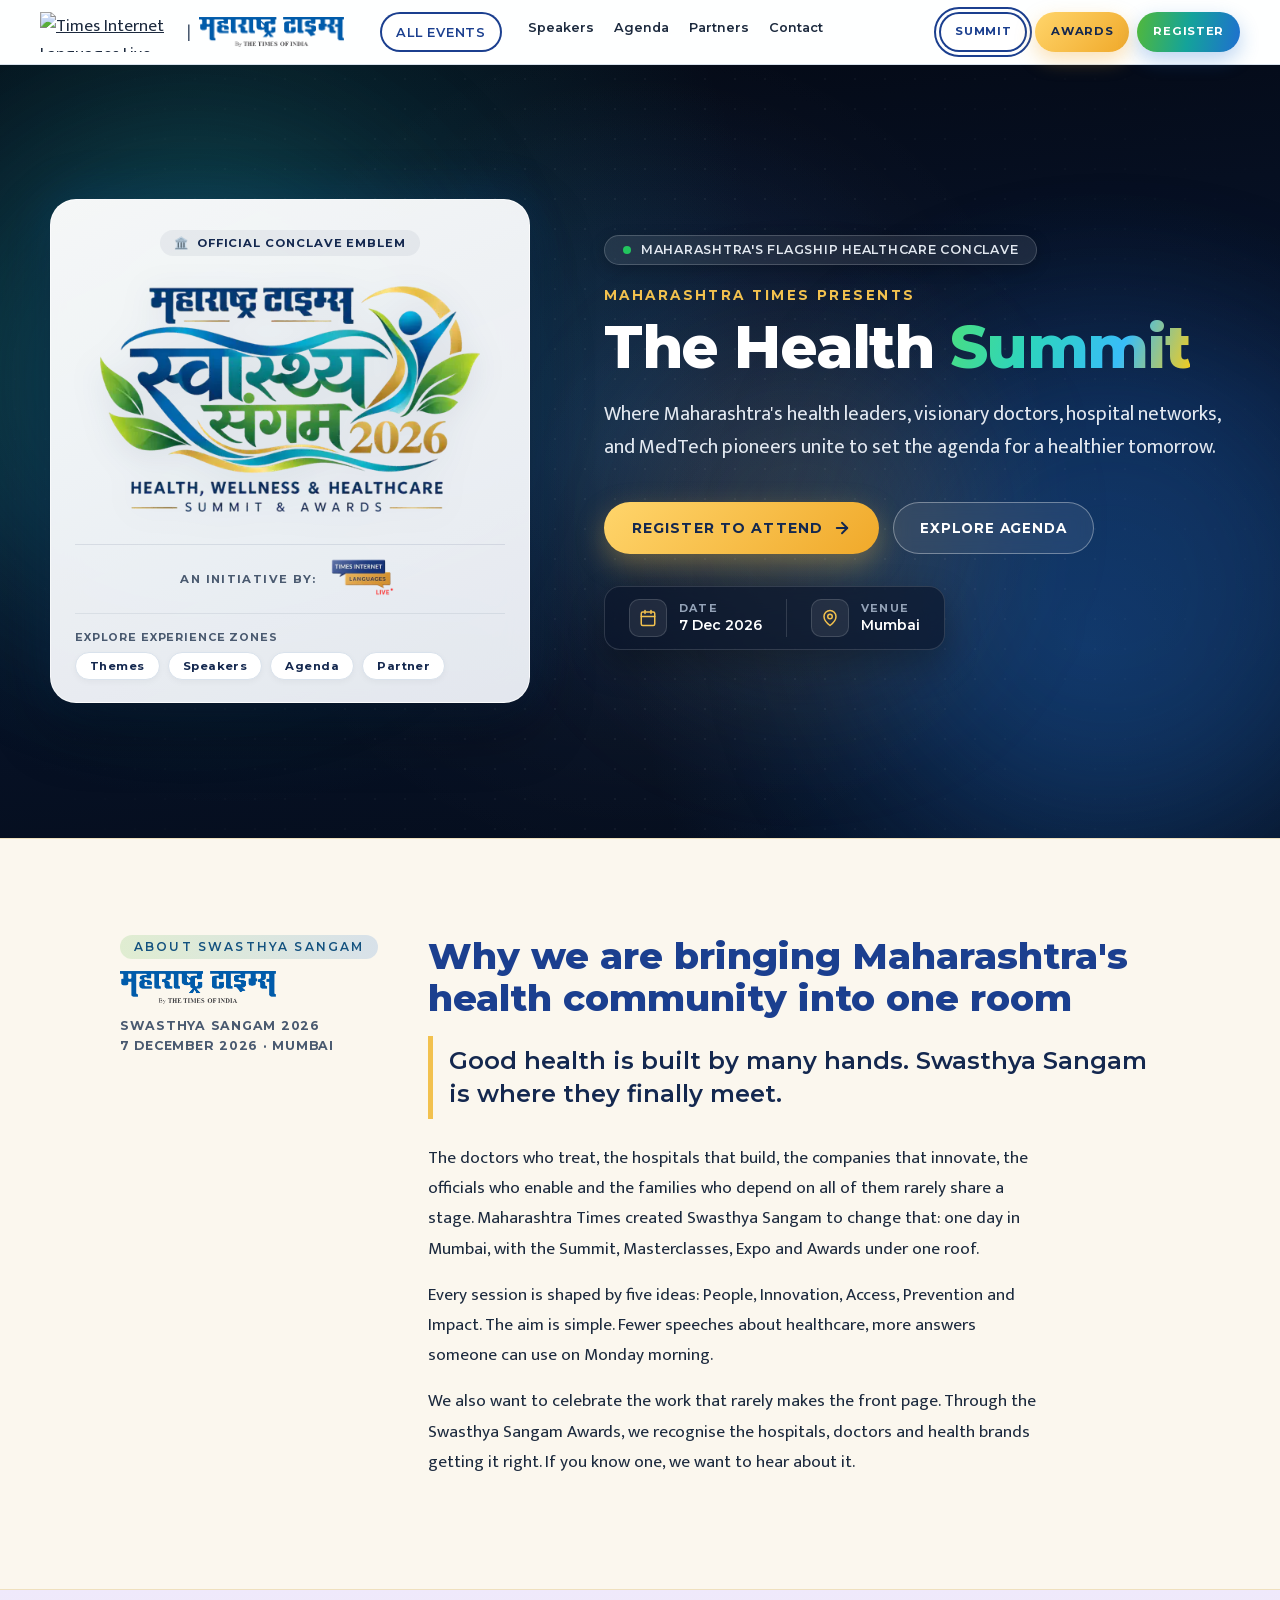
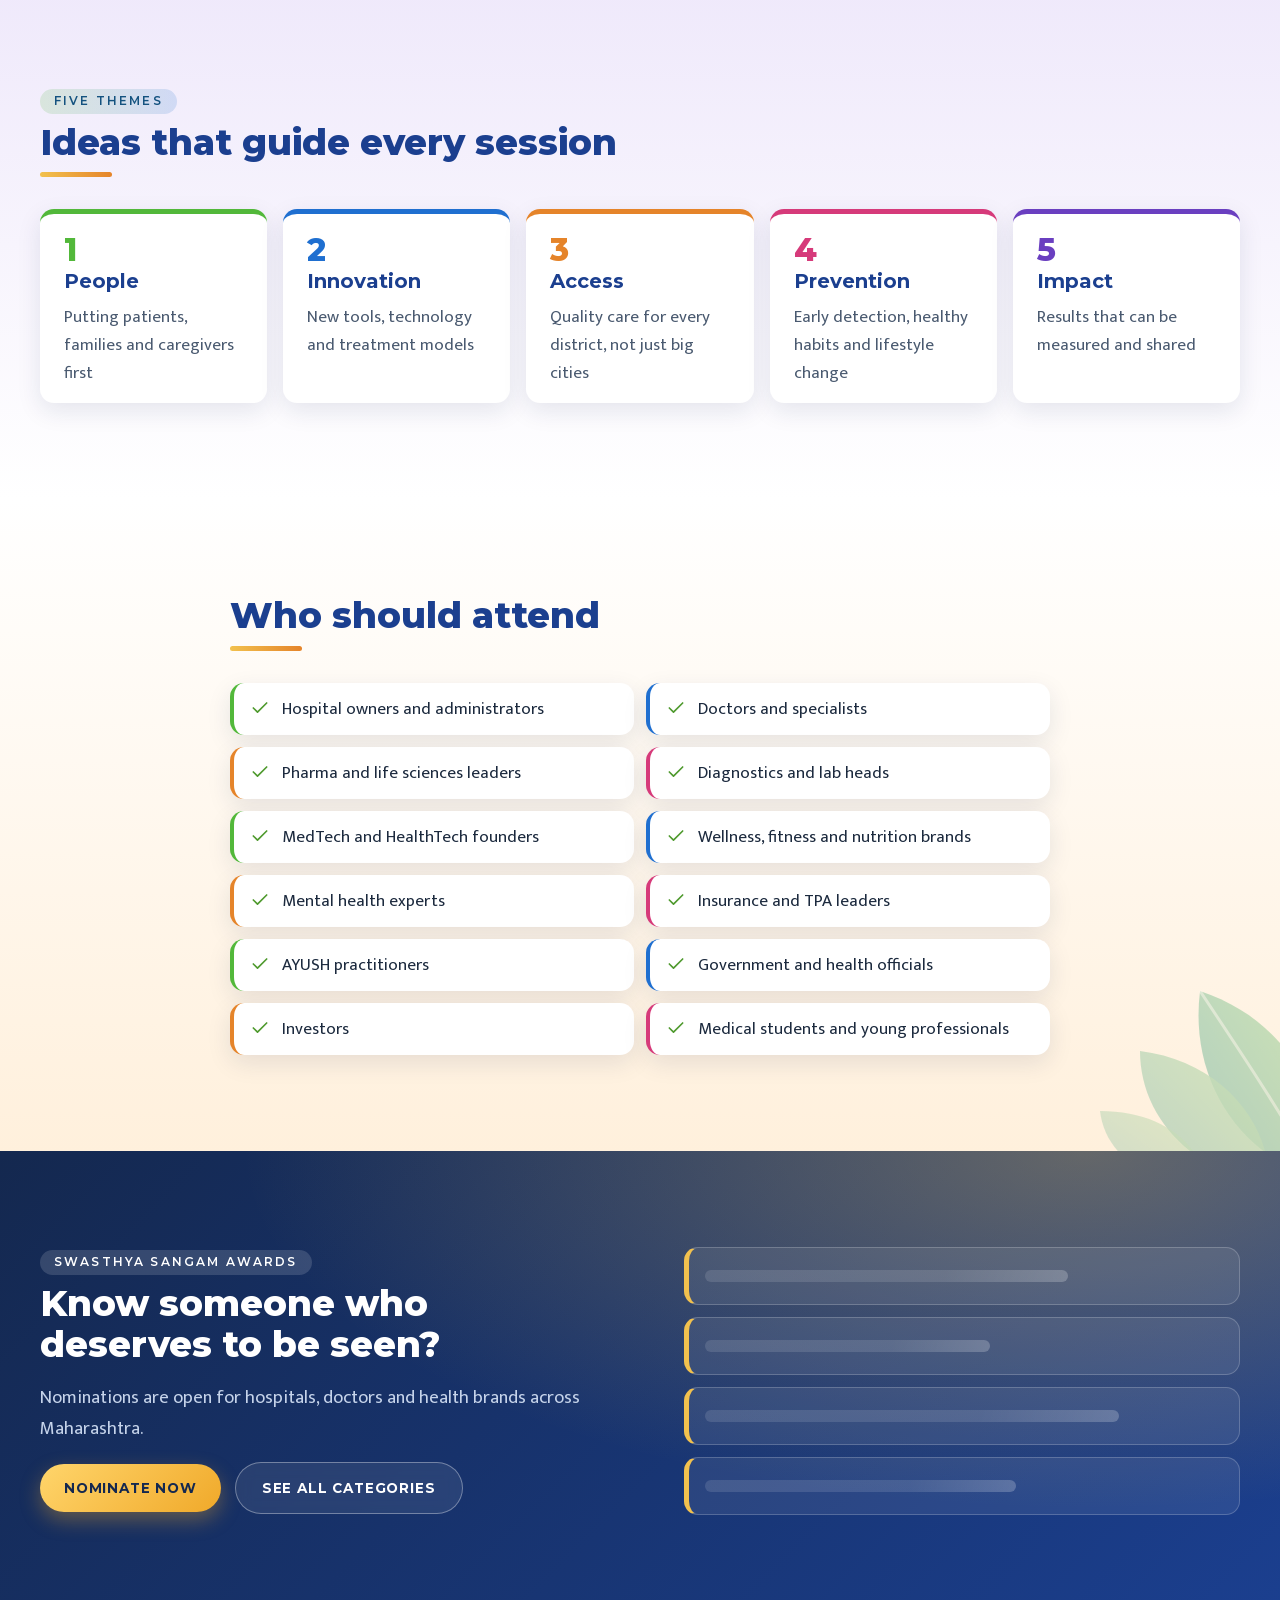
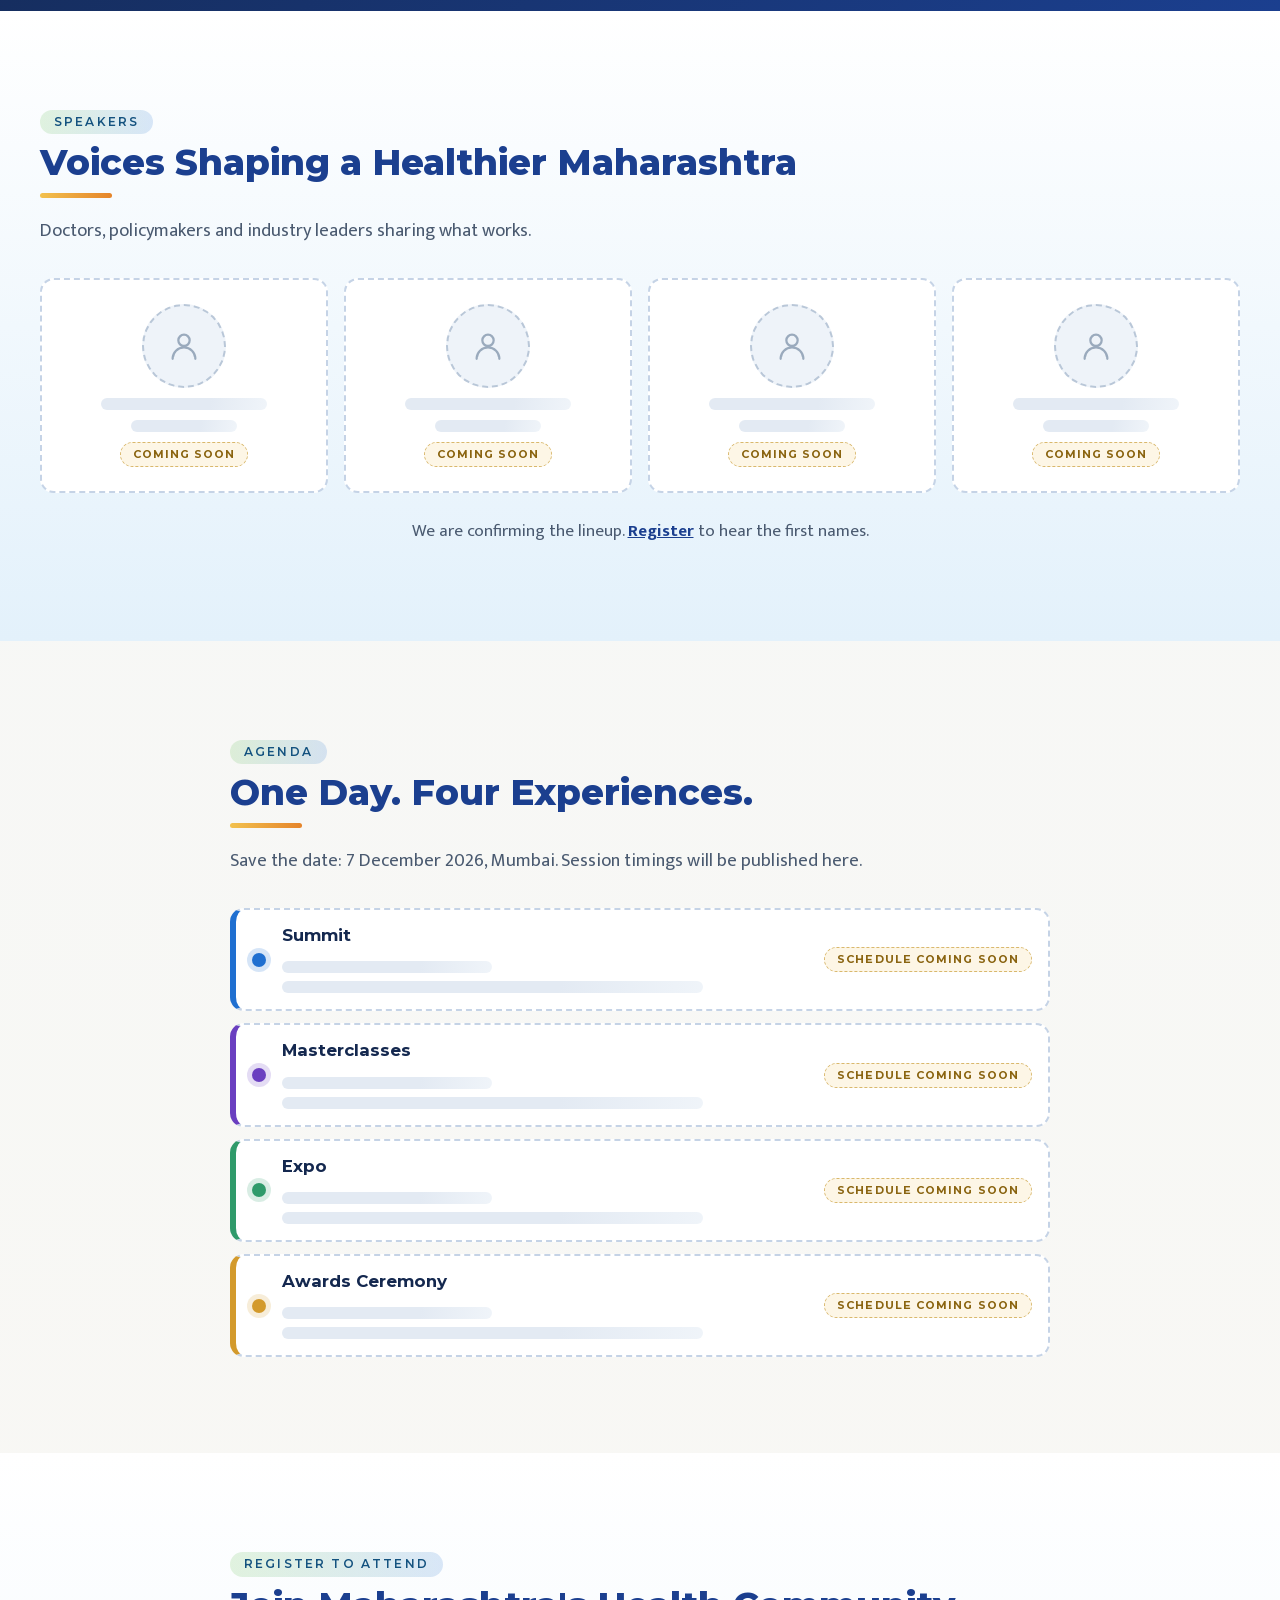
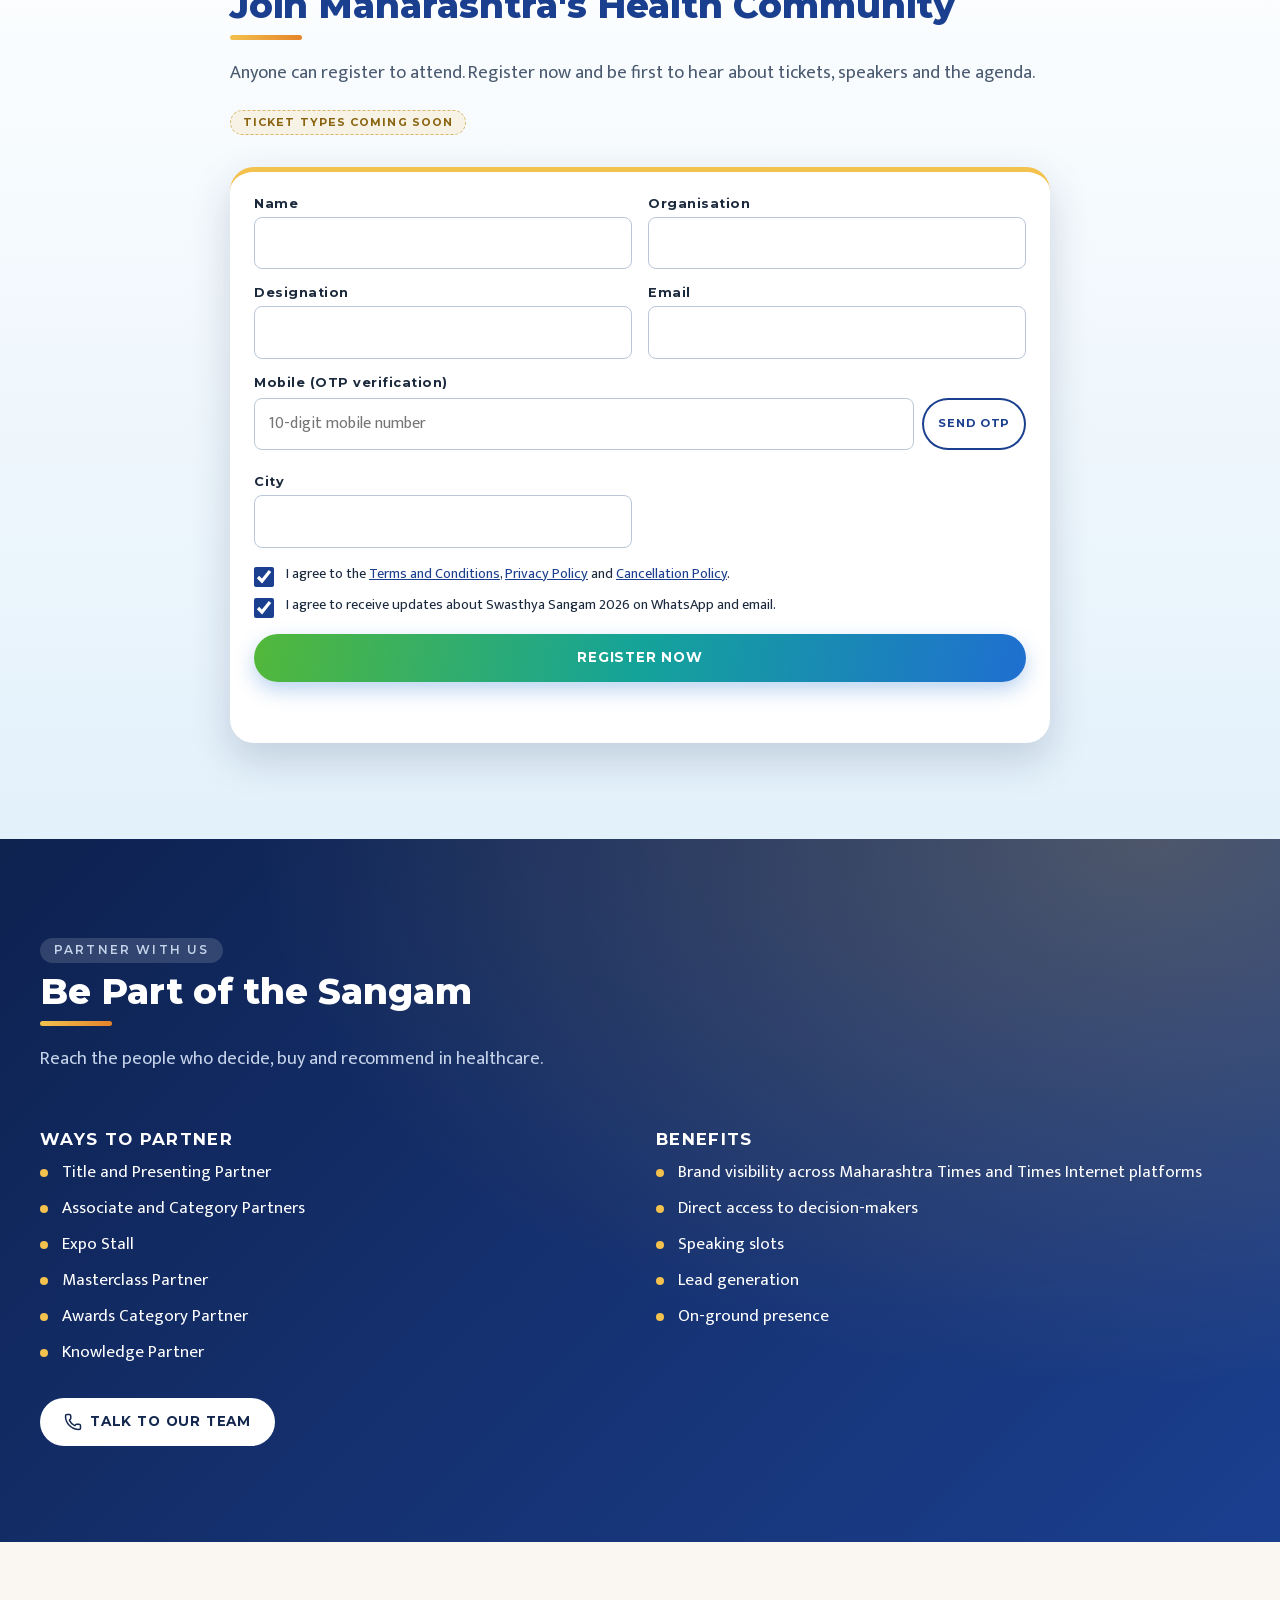
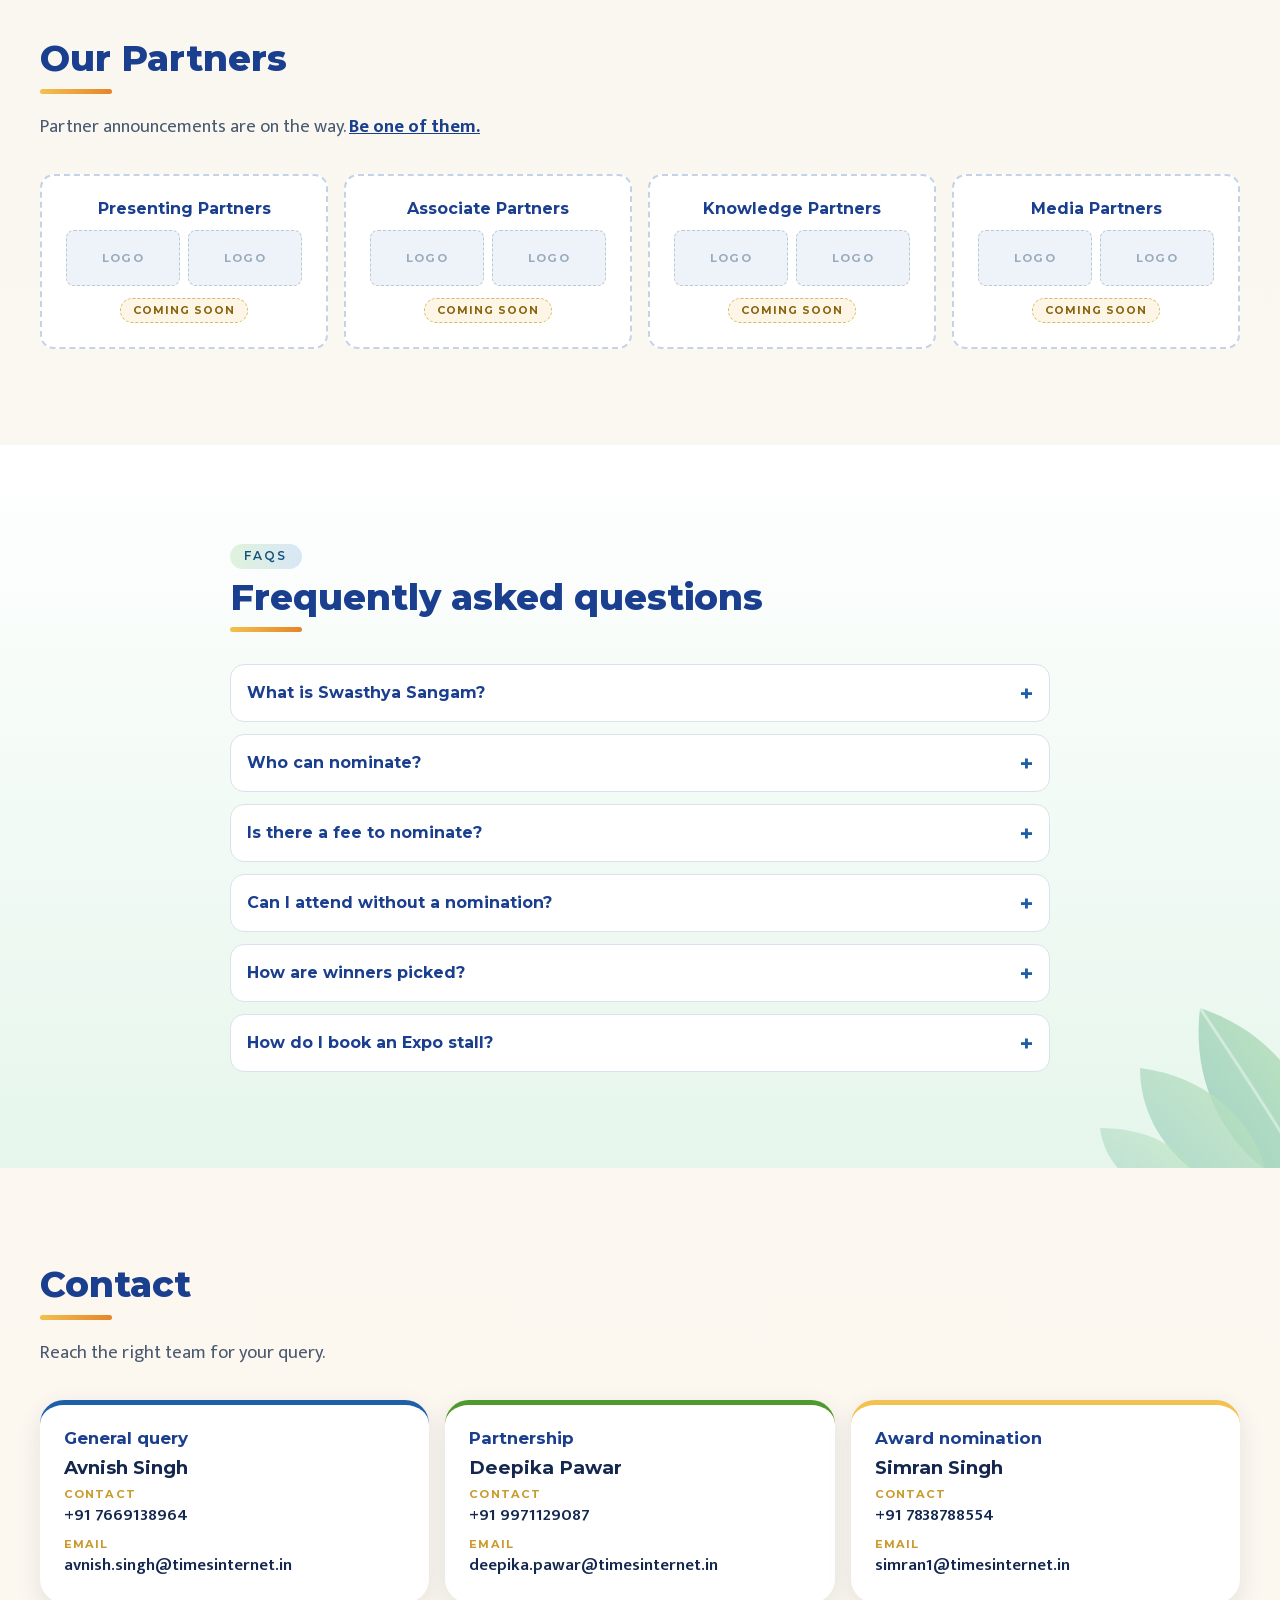
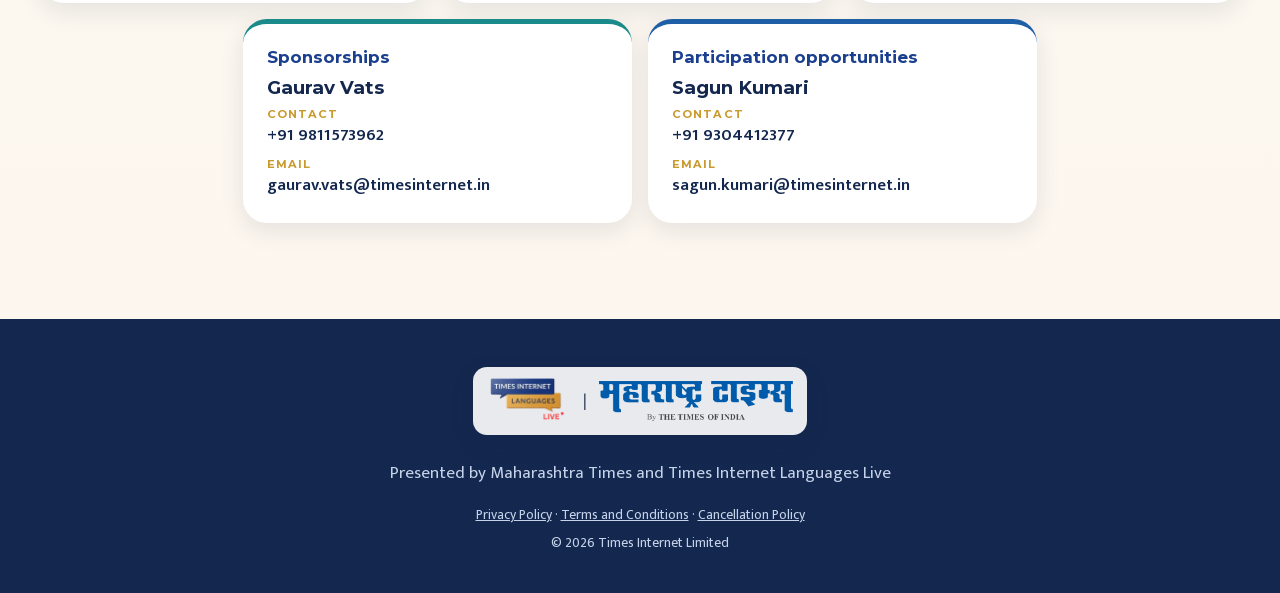
==== commit 3700efc1: "Swap navbar logo and add "An initiative by" credit to hero card - Navbar uses the Times Internet log" ====
--- a/index.html
+++ b/index.html
@@ -34,6 +34,7 @@
   <meta name="twitter:image" content="https://singhavi279.github.io/mh-health/assets/img/og-logo.jpg">
 
   <link rel="icon" href="assets/img/favicon.svg" type="image/svg+xml">
+  <link rel="preconnect" href="https://static.langimg.com" crossorigin>
   <link rel="preload" href="assets/fonts/montserrat-latin.woff2" as="font" type="font/woff2" crossorigin>
   <link rel="preload" href="assets/fonts/mukta-400-latin.woff2" as="font" type="font/woff2" crossorigin>
   <link rel="preload" as="image" href="assets/img/logo-event-480.webp" imagesrcset="assets/img/logo-event-480.webp 480w, assets/img/logo-event-800.webp 800w" imagesizes="(max-width: 768px) 280px, 380px" fetchpriority="high">
@@ -249,7 +250,7 @@
 <header class="topbar">
 <div class="container topbar-in">
 <a class="brand" href="index.html" aria-label="Maharashtra Times Swasthya Sangam 2026 home">
-<img src="assets/img/langlive-170.webp" alt="Times Internet Languages Live" width="170" height="106"/>
+<img src="https://static.langimg.com/photo/133317512.cms" alt="Times Internet Languages Live" width="4647" height="1341"/>
 <span class="brand-sep" aria-hidden="true">|</span>
 <img src="assets/img/maharashtra-times.png" alt="Maharashtra Times" width="597" height="123"/>
 </a>
@@ -308,6 +309,11 @@
 
 <div class="hero-crest-wrap">
 <img src="assets/img/logo-event-800.webp" srcset="assets/img/logo-event-480.webp 480w, assets/img/logo-event-800.webp 800w" sizes="(max-width: 768px) 280px, 380px" alt="Maharashtra Times Swasthya Sangam 2026: Health, Wellness &amp; Healthcare Summit &amp; Awards" width="800" height="476" class="hero-crest-img" decoding="async" fetchpriority="high"/>
+</div>
+
+<div class="hero-initiative">
+<span class="hero-initiative-label">An initiative by:</span>
+<img src="assets/img/langlive-170.webp" alt="Times Internet Languages Live" width="170" height="106"/>
 </div>
 
 <div class="hero-card-footer">
--- a/css/styles.css
+++ b/css/styles.css
@@ -1161,3 +1161,8 @@
 }
 .otp-note:empty,.form-note:empty{min-height:0}
 
+
+/* Hero card: "An initiative by" credit */
+.hero-initiative{display:flex;align-items:center;justify-content:center;gap:var(--sp-3);margin:0;padding:var(--sp-3) 0;border-top:1px solid rgba(20,40,79,.1)}
+.hero-initiative-label{font:700 .72rem var(--font-heading);letter-spacing:.12em;text-transform:uppercase;color:var(--c-ink-soft)}
+.hero-initiative img{height:44px;width:auto}
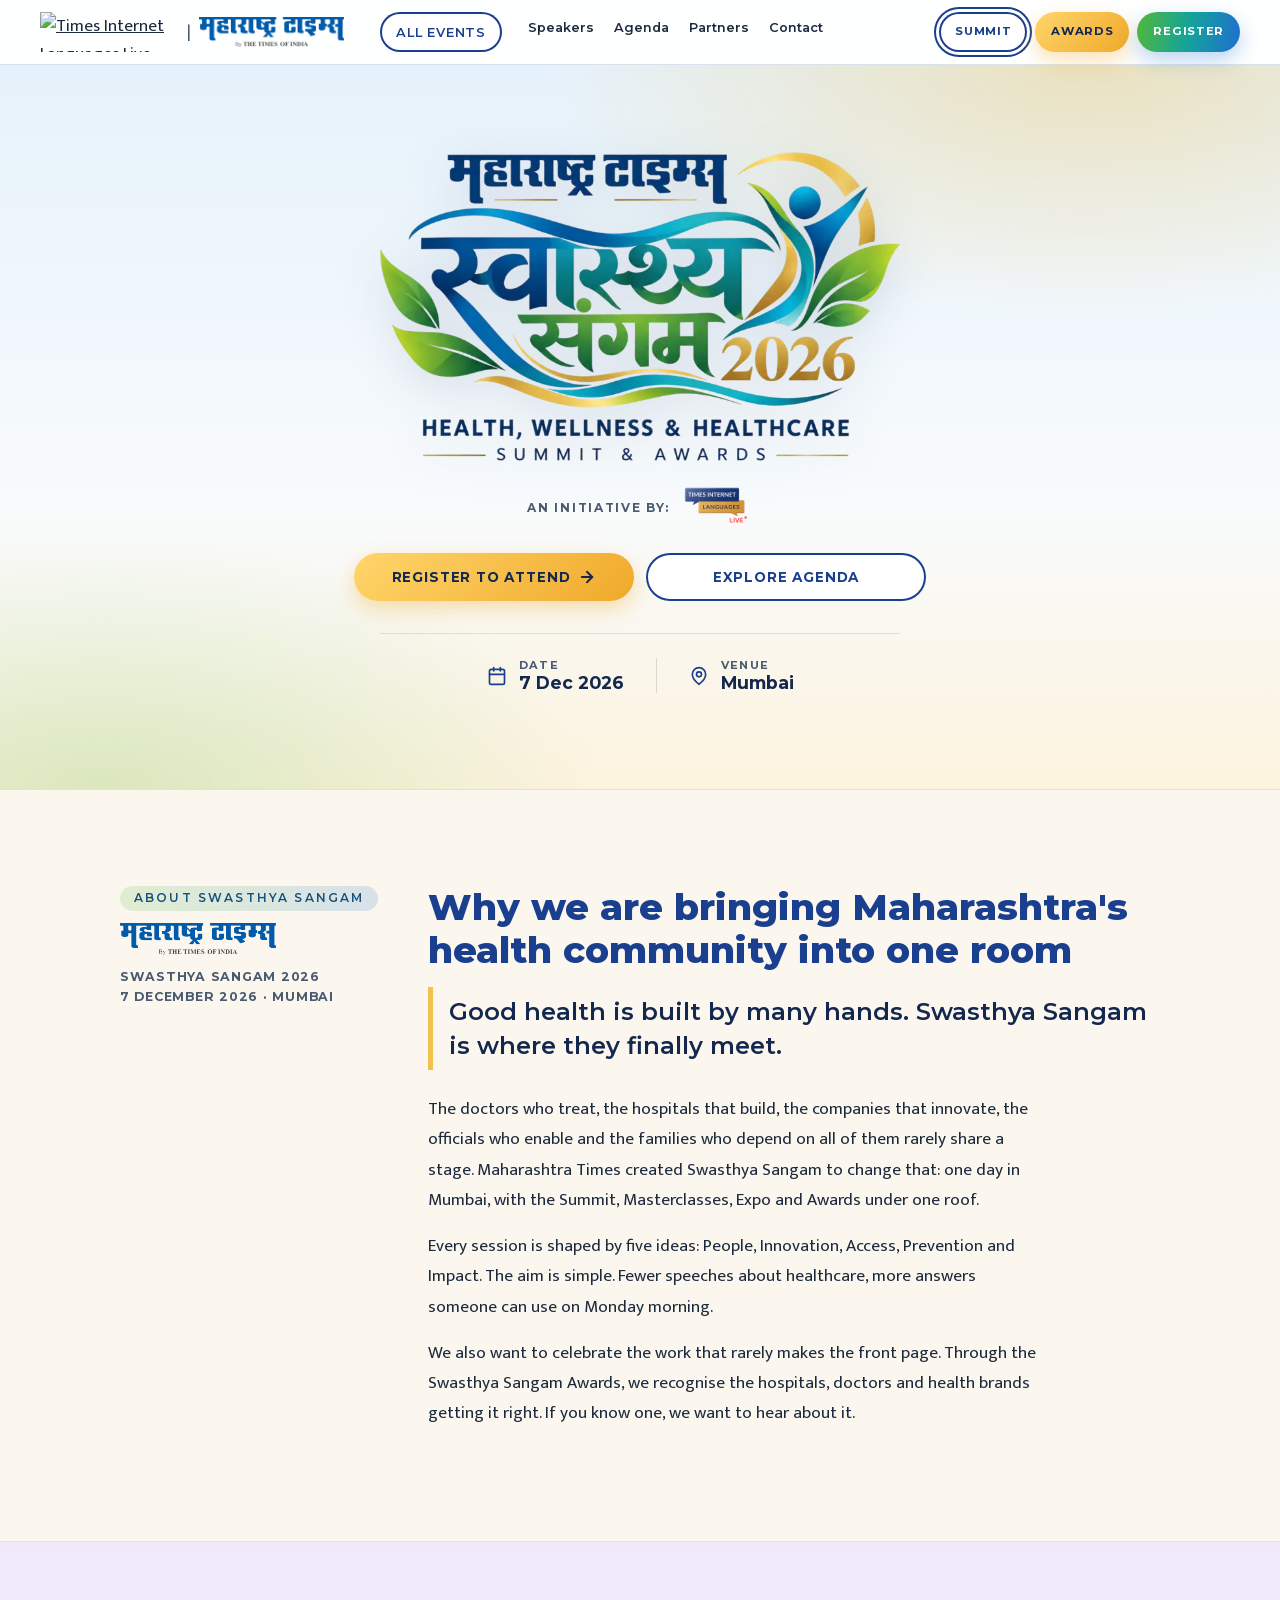
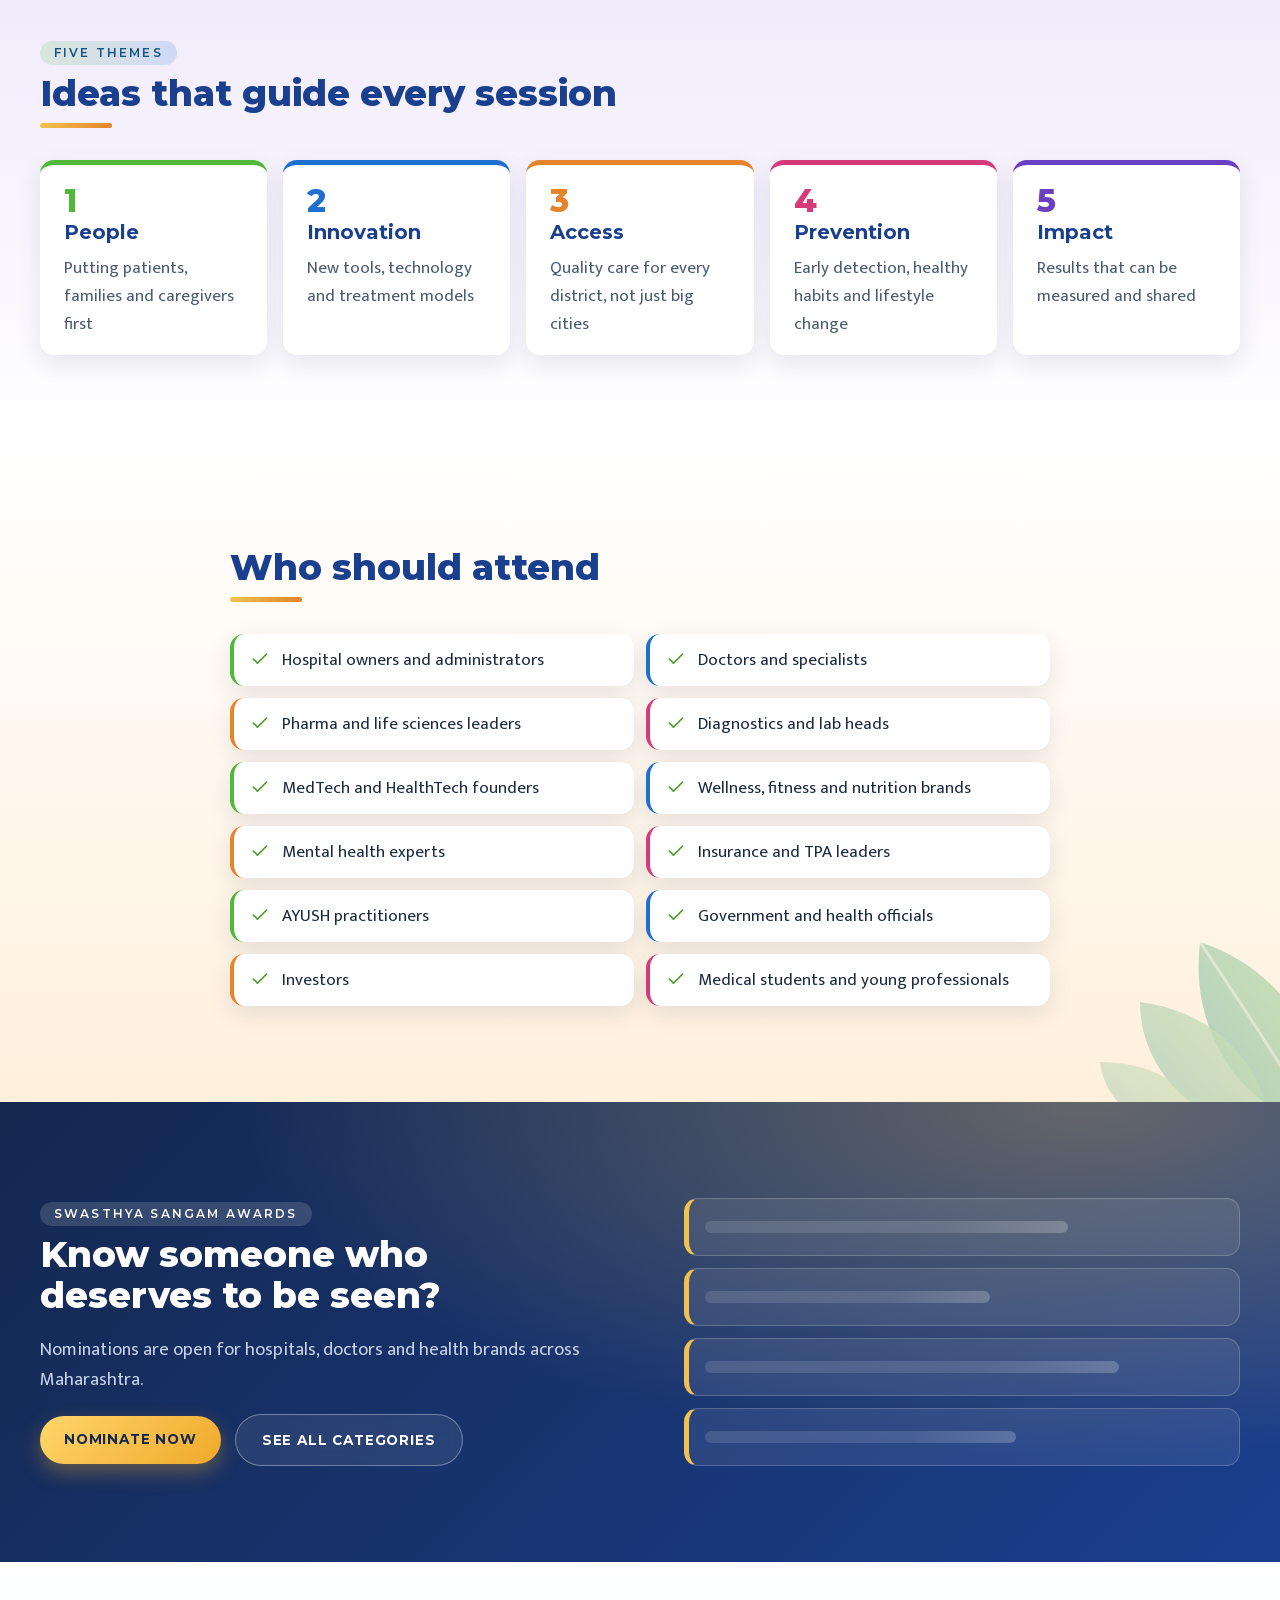
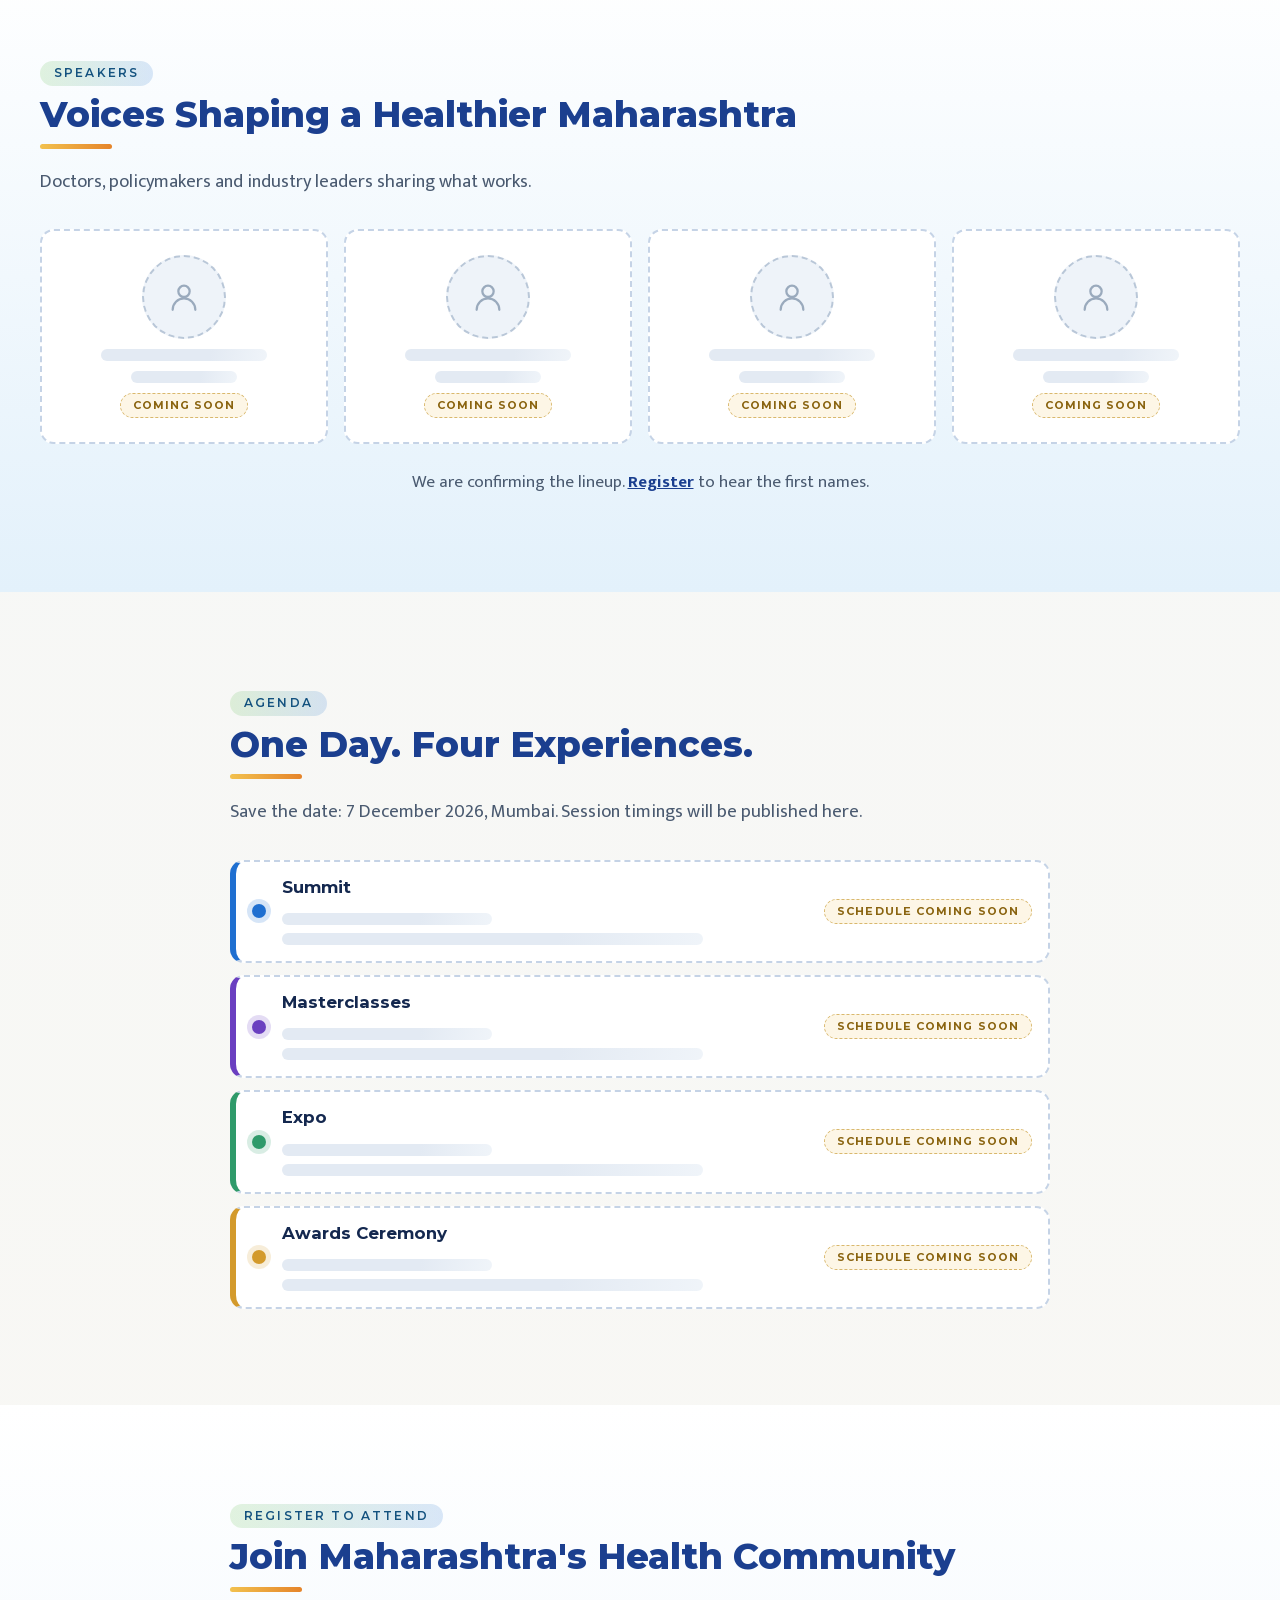
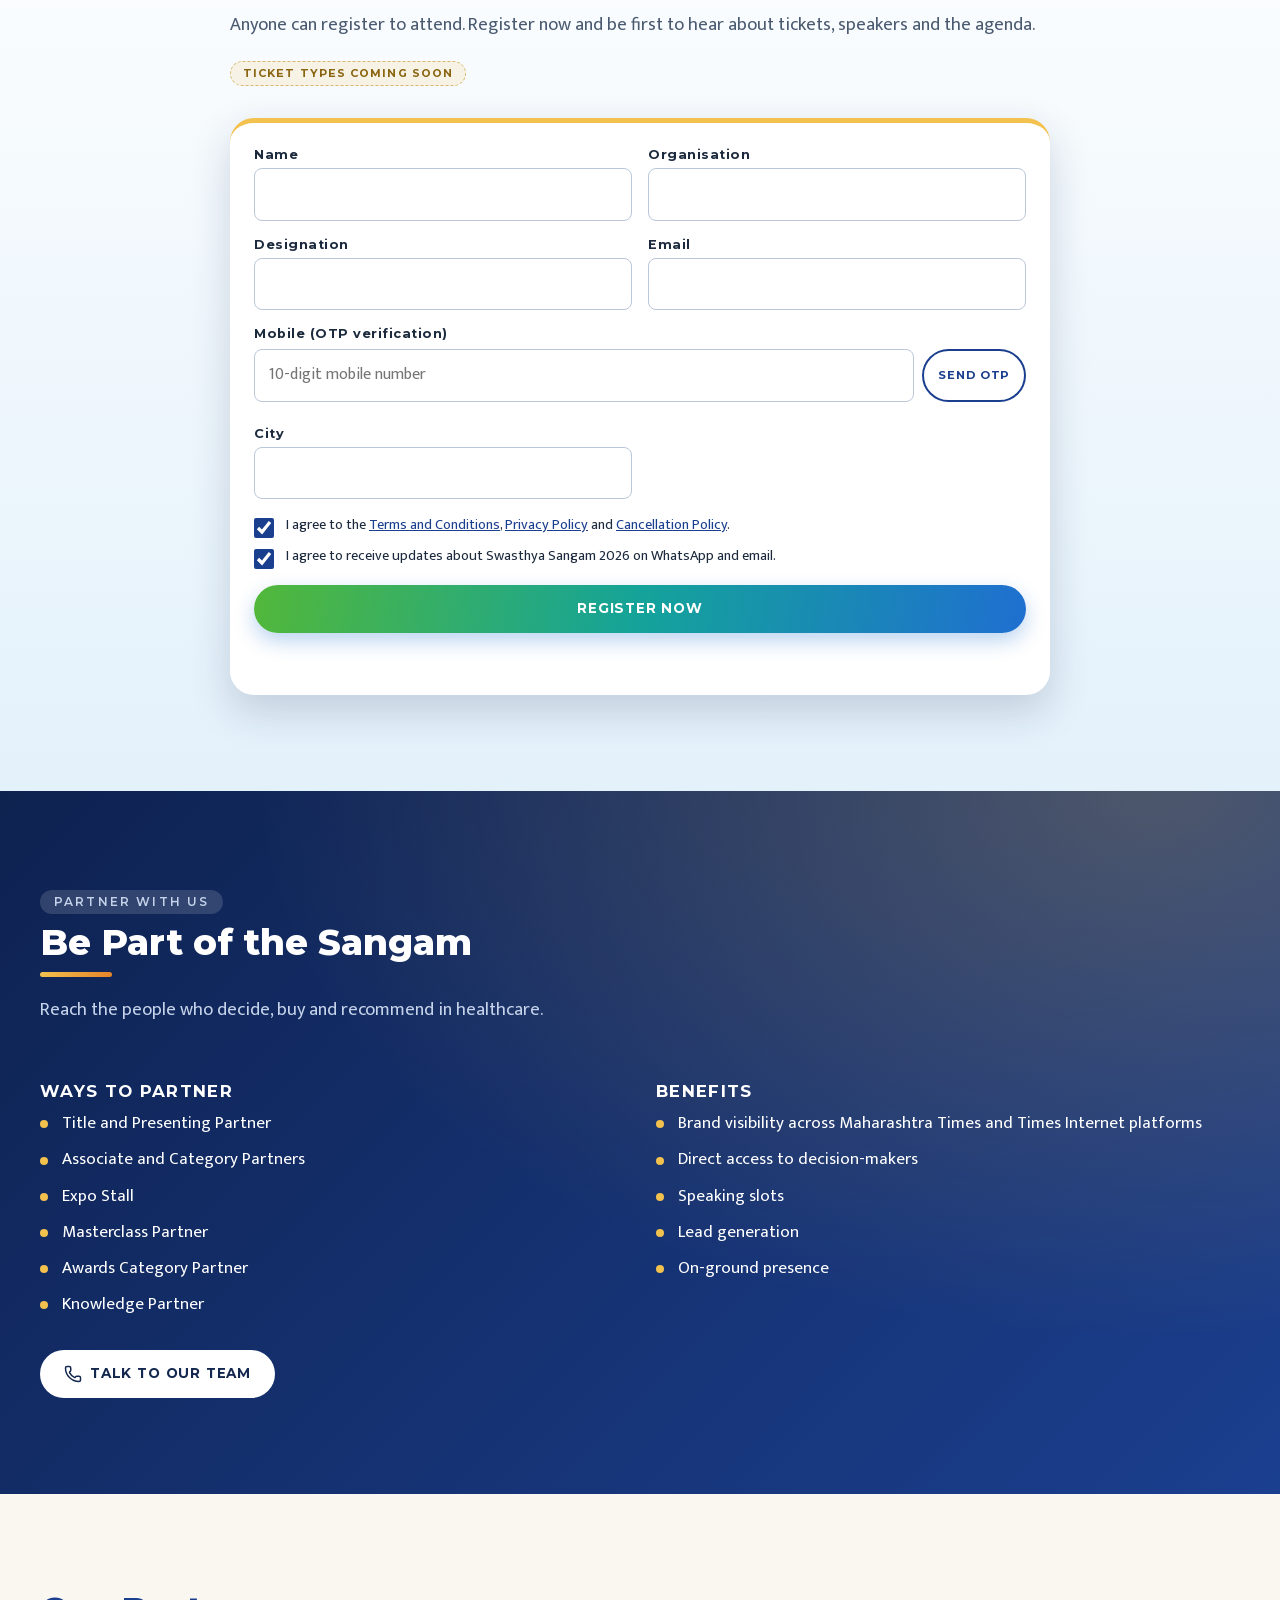
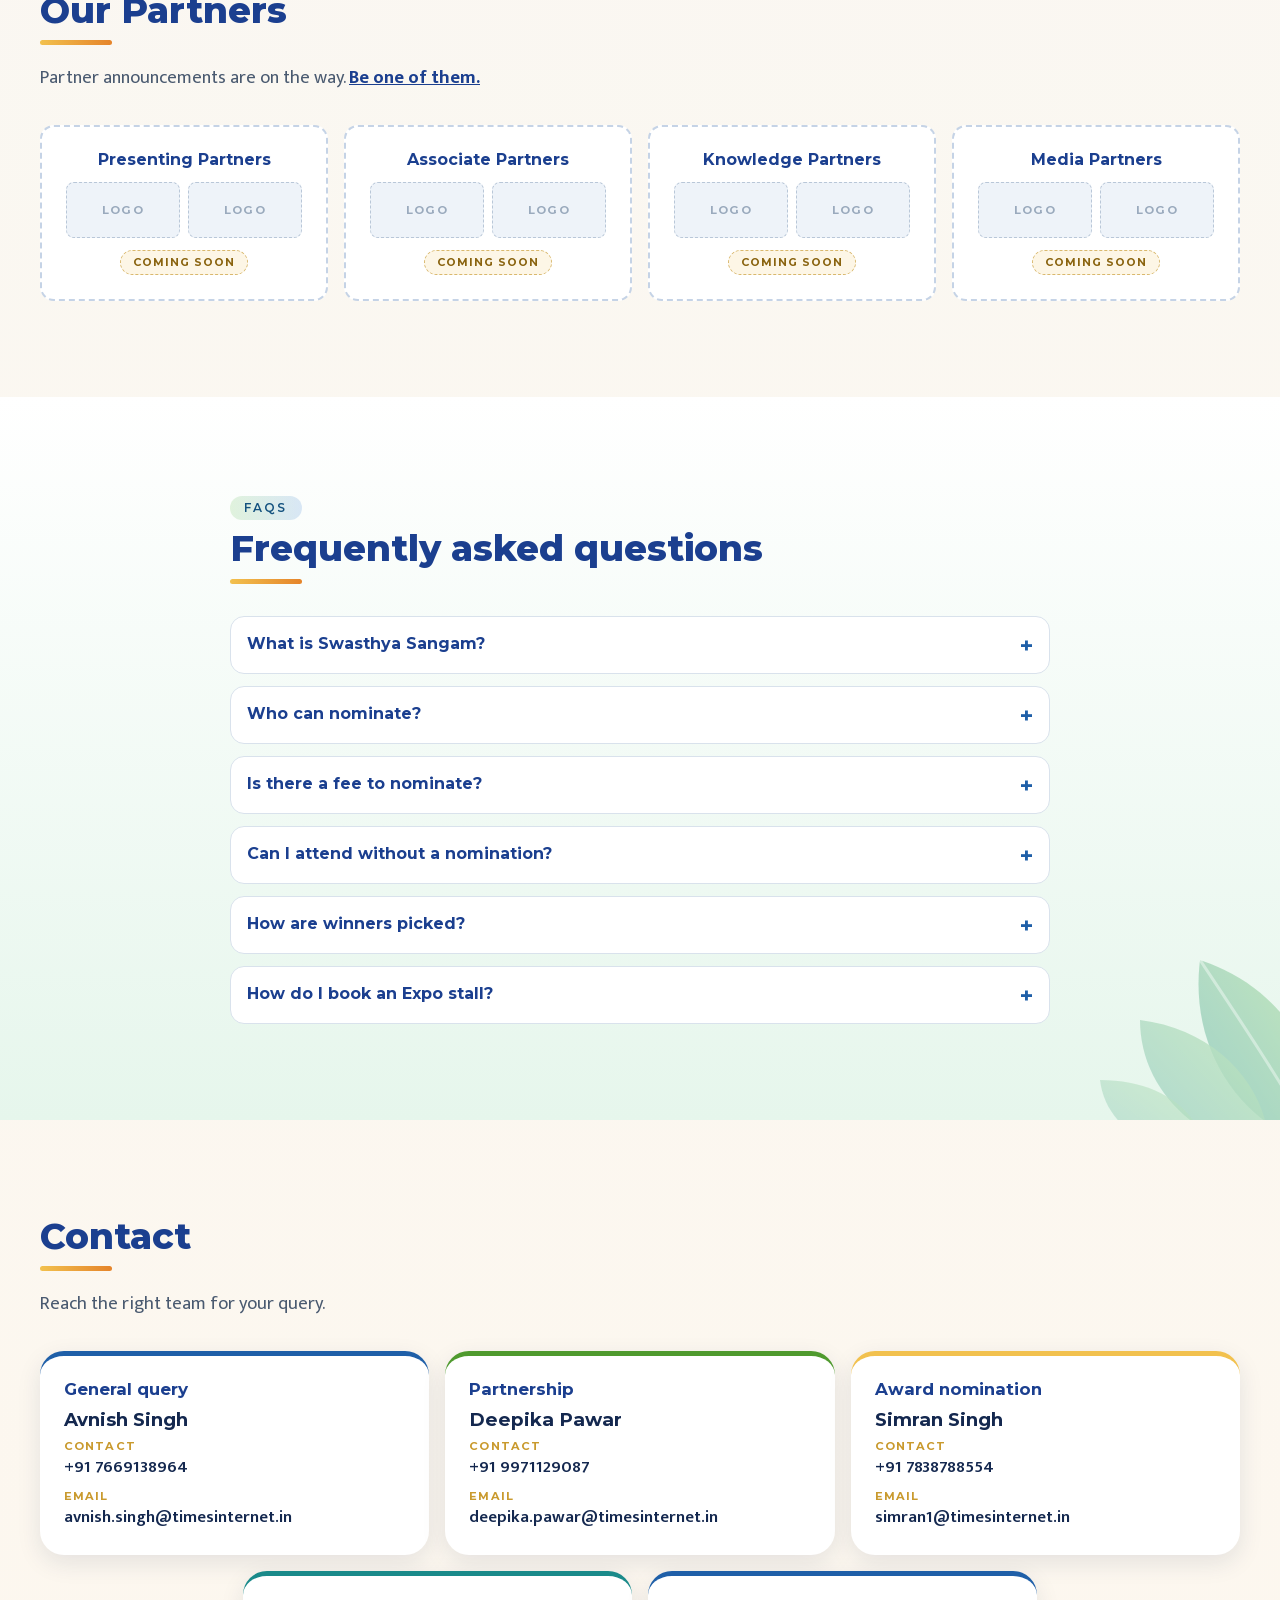
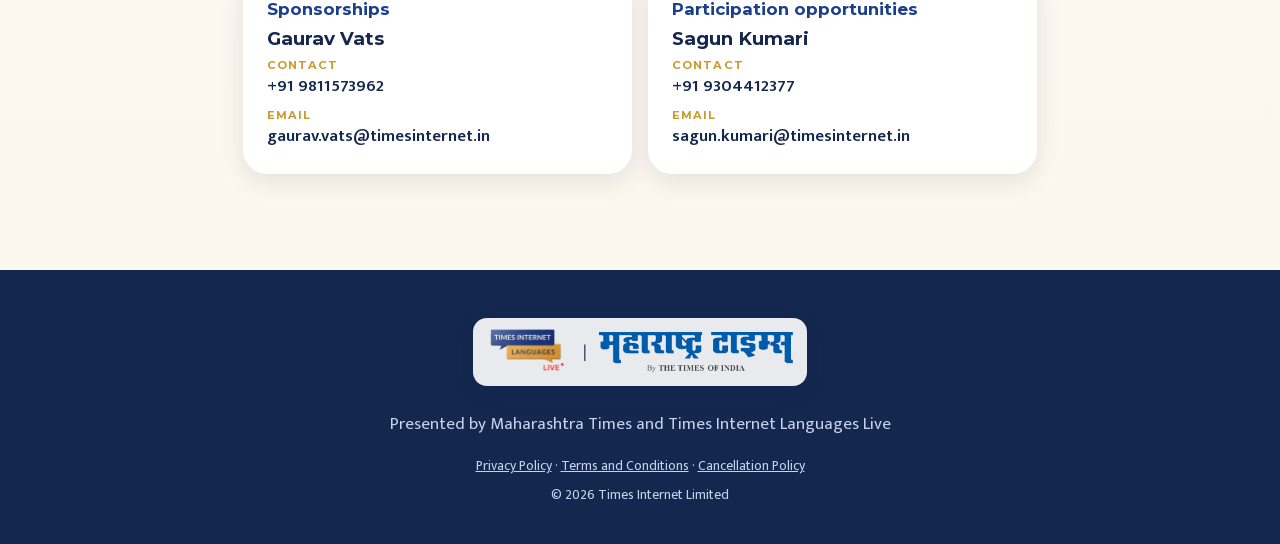
==== commit 1174088a: "Redesign Summit and Awards heroes as open, card-free layouts - Hero shows only the logo, "An initiat" ====
--- a/index.html
+++ b/index.html
@@ -37,7 +37,7 @@
   <link rel="preconnect" href="https://static.langimg.com" crossorigin>
   <link rel="preload" href="assets/fonts/montserrat-latin.woff2" as="font" type="font/woff2" crossorigin>
   <link rel="preload" href="assets/fonts/mukta-400-latin.woff2" as="font" type="font/woff2" crossorigin>
-  <link rel="preload" as="image" href="assets/img/logo-event-480.webp" imagesrcset="assets/img/logo-event-480.webp 480w, assets/img/logo-event-800.webp 800w" imagesizes="(max-width: 768px) 280px, 380px" fetchpriority="high">
+  <link rel="preload" as="image" href="assets/img/logo-event-480.webp" imagesrcset="assets/img/logo-event-480.webp 480w, assets/img/logo-event-800.webp 800w" imagesizes="(max-width: 640px) 80vw, 520px" fetchpriority="high">
   <link rel="dns-prefetch" href="https://api.indiatimes.com">
   <link rel="stylesheet" href="css/styles.css">
 
@@ -290,87 +290,22 @@
 
 <main id="main">
 
-<section class="page-hero hero-summit" aria-labelledby="page-title" data-hero>
-<div class="hero-atmosphere" aria-hidden="true">
-<div class="hero-ambient-glow glow-1"></div>
-<div class="hero-ambient-glow glow-2"></div>
-<div class="hero-ambient-glow glow-3"></div>
-<div class="hero-pattern-mesh"></div>
-<div class="hero-spotlight" data-spotlight></div>
-</div>
-
-<div class="container page-hero-in">
-<div class="hero-col hero-visual">
-<div class="hero-showcase-card" data-tilt>
-<div class="card-badge-top">
-<span class="badge-icon">🏛️</span>
-<span>Official Conclave Emblem</span>
-</div>
-
-<div class="hero-crest-wrap">
-<img src="assets/img/logo-event-800.webp" srcset="assets/img/logo-event-480.webp 480w, assets/img/logo-event-800.webp 800w" sizes="(max-width: 768px) 280px, 380px" alt="Maharashtra Times Swasthya Sangam 2026: Health, Wellness &amp; Healthcare Summit &amp; Awards" width="800" height="476" class="hero-crest-img" decoding="async" fetchpriority="high"/>
-</div>
-
-<div class="hero-initiative">
-<span class="hero-initiative-label">An initiative by:</span>
+<section class="hero-lite" aria-labelledby="page-title">
+<div class="container hero-lite-in">
+<h1 id="page-title" class="sr-only">Maharashtra Times Swasthya Sangam 2026: The Health Summit</h1>
+<img class="hero-lite-logo" src="assets/img/logo-event-800.webp" srcset="assets/img/logo-event-480.webp 480w, assets/img/logo-event-800.webp 800w" sizes="(max-width: 640px) 80vw, 520px" alt="Maharashtra Times Swasthya Sangam 2026: Health, Wellness &amp; Healthcare Summit &amp; Awards" width="800" height="476" decoding="async" fetchpriority="high"/>
+<div class="hero-lite-credit">
+<span>An initiative by:</span>
 <img src="assets/img/langlive-170.webp" alt="Times Internet Languages Live" width="170" height="106"/>
 </div>
-
-<div class="hero-card-footer">
-<span class="card-footer-title">Explore Experience Zones</span>
-<div class="hero-mini-chips">
-<a href="#themes" class="mini-chip">Themes</a>
-<a href="#speakers" class="mini-chip">Speakers</a>
-<a href="#agenda" class="mini-chip">Agenda</a>
-<a href="#partner" class="mini-chip">Partner</a>
-</div>
-</div>
-</div>
-</div>
-
-<div class="hero-col hero-content">
-<div class="hero-pill-badge">
-<span class="status-pulse-dot" aria-hidden="true"></span>
-<span class="badge-text">Maharashtra's Flagship Healthcare Conclave</span>
-</div>
-
-<div class="hero-titles">
-<p class="hero-pre-title">Maharashtra Times Presents</p>
-<h1 id="page-title" class="hero-main-title">
-The Health <span class="gradient-text">Summit</span>
-</h1>
-<p class="page-tagline">Where Maharashtra&#x27;s health leaders, visionary doctors, hospital networks, and MedTech pioneers unite to set the agenda for a healthier tomorrow.</p>
-</div>
-
-<div class="hero-cta">
-<a class="btn btn-gold btn-hero-primary" href="#register">
-<span>Register to Attend</span>
-<svg xmlns="http://www.w3.org/2000/svg" width="18" height="18" viewBox="0 0 24 24" fill="none" stroke="currentColor" stroke-width="2.5" stroke-linecap="round" stroke-linejoin="round" aria-hidden="true"><path d="M5 12h14"></path><path d="m12 5 7 7-7 7"></path></svg>
-</a>
-<a class="btn btn-ghost-light" href="#agenda">Explore Agenda</a>
-</div>
-
-<dl class="hero-facts-bar" aria-label="Date and venue">
-<div class="fact-item">
-<div class="fact-icon">
-<svg xmlns="http://www.w3.org/2000/svg" width="18" height="18" viewBox="0 0 24 24" fill="none" stroke="currentColor" stroke-width="2" stroke-linecap="round" stroke-linejoin="round" aria-hidden="true"><rect width="18" height="18" x="3" y="4" rx="2" ry="2"></rect><line x1="16" x2="16" y1="2" y2="6"></line><line x1="8" x2="8" y1="2" y2="6"></line><line x1="3" x2="21" y1="10" y2="10"></line></svg>
-</div>
-<div class="fact-meta">
-<dt>Date</dt>
-<dd>7 Dec 2026</dd>
-</div>
-</div>
-<div class="fact-item">
-<div class="fact-icon">
-<svg xmlns="http://www.w3.org/2000/svg" width="18" height="18" viewBox="0 0 24 24" fill="none" stroke="currentColor" stroke-width="2" stroke-linecap="round" stroke-linejoin="round" aria-hidden="true"><path d="M20 10c0 6-8 12-8 12s-8-6-8-12a8 8 0 0 1 16 0Z"></path><circle cx="12" cy="10" r="3"></circle></svg>
-</div>
-<div class="fact-meta">
-<dt>Venue</dt>
-<dd>Mumbai</dd>
-</div>
-</div>
+<div class="hero-lite-cta">
+<a class="btn btn-gold" href="#register">Register to Attend <svg xmlns="http://www.w3.org/2000/svg" width="18" height="18" viewBox="0 0 24 24" fill="none" stroke="currentColor" stroke-width="2.5" stroke-linecap="round" stroke-linejoin="round" aria-hidden="true"><path d="M5 12h14"/><path d="m12 5 7 7-7 7"/></svg></a>
+<a class="btn btn-ghost" href="#agenda">Explore Agenda</a>
+</div>
+<dl class="hero-lite-facts" aria-label="Date and venue">
+<div><svg xmlns="http://www.w3.org/2000/svg" width="20" height="20" viewBox="0 0 24 24" fill="none" stroke="currentColor" stroke-width="2" stroke-linecap="round" stroke-linejoin="round" aria-hidden="true"><rect width="18" height="18" x="3" y="4" rx="2" ry="2"/><line x1="16" x2="16" y1="2" y2="6"/><line x1="8" x2="8" y1="2" y2="6"/><line x1="3" x2="21" y1="10" y2="10"/></svg><span><dt>Date</dt><dd>7 Dec 2026</dd></span></div>
+<div><svg xmlns="http://www.w3.org/2000/svg" width="20" height="20" viewBox="0 0 24 24" fill="none" stroke="currentColor" stroke-width="2" stroke-linecap="round" stroke-linejoin="round" aria-hidden="true"><path d="M20 10c0 6-8 12-8 12s-8-6-8-12a8 8 0 0 1 16 0Z"/><circle cx="12" cy="10" r="3"/></svg><span><dt>Venue</dt><dd>Mumbai</dd></span></div>
 </dl>
-</div>
 </div>
 </section>
 
--- a/css/styles.css
+++ b/css/styles.css
@@ -5,6 +5,9 @@
 @font-face{font-family:"Mukta";font-style:normal;font-weight:400;font-display:swap;src:url("../assets/fonts/mukta-400-latin.woff2") format("woff2");unicode-range:U+0000-00FF,U+0131,U+0152-0153,U+02BB-02BC,U+02C6,U+02DA,U+02DC,U+0304,U+0308,U+0329,U+2000-206F,U+20AC,U+2122,U+2191,U+2193,U+2212,U+2215,U+FEFF,U+FFFD}
 @font-face{font-family:"Mukta";font-style:normal;font-weight:600;font-display:swap;src:url("../assets/fonts/mukta-600-latin.woff2") format("woff2");unicode-range:U+0000-00FF,U+0131,U+0152-0153,U+02BB-02BC,U+02C6,U+02DA,U+02DC,U+0304,U+0308,U+0329,U+2000-206F,U+20AC,U+2122,U+2191,U+2193,U+2212,U+2215,U+FEFF,U+FFFD}
 @font-face{font-family:"Mukta";font-style:normal;font-weight:700;font-display:swap;src:url("../assets/fonts/mukta-700-latin.woff2") format("woff2");unicode-range:U+0000-00FF,U+0131,U+0152-0153,U+02BB-02BC,U+02C6,U+02DA,U+02DC,U+0304,U+0308,U+0329,U+2000-206F,U+20AC,U+2122,U+2191,U+2193,U+2212,U+2215,U+FEFF,U+FFFD}
+
+
+/* Self-hosted fonts (Latin subset): no third-party requests, swap so text paints immediately */
 
 
 
@@ -106,7 +109,6 @@
 .center .sec-head{margin-inline:auto}
 .lead{font-size:1.15rem;color:var(--c-ink-soft)}
 .eyebrow{font:600 .75rem/1.2 var(--font-heading);letter-spacing:var(--tracking-wide);text-transform:uppercase;color:var(--c-ink-soft);margin:0 0 var(--sp-2)}
-.gradient-text{background:var(--grad-brand);-webkit-background-clip:text;background-clip:text;color:transparent}
 .sub{font-size:1.05rem;text-transform:uppercase;letter-spacing:.08em;margin-top:var(--sp-5)}
 .tba{color:var(--c-ink-soft);font-style:italic}
 
@@ -276,7 +278,7 @@
 .section>.container{position:relative;z-index:1}
 #faq::after,#attend::after{content:"";position:absolute;right:-50px;bottom:-40px;width:240px;height:240px;background:url("../assets/img/ill-sprig.svg") center/contain no-repeat;opacity:.35;transform:scaleX(-1)}
 .eyebrow{display:inline-block;background:linear-gradient(90deg,rgba(82,184,58,.16),rgba(31,111,208,.16));color:#14527f;padding:5px 14px;border-radius:var(--radius-pill)}
-.dark .eyebrow,.page-hero .eyebrow{background:rgba(255,255,255,.14)}
+.dark .eyebrow{background:rgba(255,255,255,.14)}
 .sec-head h2{position:relative;padding-bottom:14px}
 .sec-head h2::after{content:"";position:absolute;left:0;bottom:0;width:72px;height:5px;border-radius:5px;background:linear-gradient(90deg,#f2c14e,#e5842a)}
 .center .sec-head h2::after{left:50%;transform:translateX(-50%)}
@@ -321,265 +323,14 @@
 input[readonly]{background:#f1f6f2}
 
 /* ── Modern Upgraded Hero (Summit & Awards) ────────────────────────── */
-.page-hero {
-  position: relative;
-  overflow: hidden;
-  color: #ffffff;
-  padding-block: clamp(56px, 7vw, 96px);
-  isolation: isolate;
-  display: flex;
-  align-items: center;
-  min-height: min(86vh, 800px);
-  box-sizing: border-box;
-}
-
-/* ─ Hero Summit Theme ─ */
-.hero-summit {
-  background-color: #060d1b;
-  background-image:
-    radial-gradient(circle 750px at 18% 28%, rgba(26, 138, 138, 0.28), transparent 70%),
-    radial-gradient(circle 650px at 85% 75%, rgba(31, 111, 208, 0.28), transparent 70%),
-    radial-gradient(circle 500px at 50% 45%, rgba(15, 76, 154, 0.20), transparent 65%),
-    linear-gradient(175deg, #040914 0%, #08152e 50%, #050d1c 100%);
-}
 
 /* ─ Hero Awards Theme ─ */
-.hero-awards {
-  background-color: #0d0904;
-  background-image:
-    radial-gradient(circle 800px at 18% 28%, rgba(242, 193, 78, 0.28), transparent 70%),
-    radial-gradient(circle 650px at 85% 75%, rgba(184, 137, 43, 0.22), transparent 70%),
-    radial-gradient(circle 500px at 50% 55%, rgba(214, 58, 122, 0.14), transparent 60%),
-    linear-gradient(175deg, #090602 0%, #170f05 50%, #0b0702 100%);
-}
 
 /* ─ Atmosphere Backdrop (Glows, Grid Mesh, Cursor Spotlight) ─ */
-.hero-atmosphere {
-  position: absolute;
-  inset: 0;
-  pointer-events: none;
-  z-index: 1;
-  overflow: hidden;
-}
-
-.hero-pattern-mesh {
-  position: absolute;
-  inset: 0;
-  background-image: radial-gradient(rgba(255, 255, 255, 0.08) 1.2px, transparent 1.2px);
-  background-size: 30px 30px;
-  opacity: 0.65;
-  mask-image: radial-gradient(circle at 50% 50%, black 40%, transparent 95%);
-  -webkit-mask-image: radial-gradient(circle at 50% 50%, black 40%, transparent 95%);
-}
-
-.hero-ambient-glow {
-  position: absolute;
-  border-radius: 50%;
-  filter: blur(80px);
-  pointer-events: none;
-  animation: heroGlowPulse 8s ease-in-out infinite alternate;
-}
-
-.glow-1 {
-  width: 480px;
-  height: 480px;
-  left: -50px;
-  top: 10%;
-  background: rgba(26, 138, 138, 0.25);
-}
-
-.glow-2 {
-  width: 500px;
-  height: 500px;
-  right: -80px;
-  bottom: 0%;
-  background: rgba(31, 95, 168, 0.28);
-  animation-delay: -3s;
-}
-
-.glow-3 {
-  width: 320px;
-  height: 320px;
-  right: 25%;
-  bottom: 20%;
-  background: rgba(242, 193, 78, 0.12);
-  animation-delay: -5s;
-}
-
-.glow-gold-1 {
-  width: 480px;
-  height: 480px;
-  left: -60px;
-  top: 5%;
-  background: rgba(242, 193, 78, 0.28);
-}
-
-.glow-gold-2 {
-  width: 500px;
-  height: 500px;
-  right: -80px;
-  bottom: 0%;
-  background: rgba(184, 137, 43, 0.24);
-  animation-delay: -3s;
-}
-
-.glow-gold-3 {
-  width: 350px;
-  height: 350px;
-  right: 25%;
-  bottom: 15%;
-  background: rgba(214, 58, 122, 0.15);
-  animation-delay: -5s;
-}
-
-.hero-spotlight {
-  position: absolute;
-  inset: 0;
-  pointer-events: none;
-  background: radial-gradient(600px circle at var(--mouse-x, 50%) var(--mouse-y, 50%), rgba(255, 255, 255, 0.05), transparent 70%);
-  transition: opacity 0.3s;
-}
 
 /* ─ Hero Layout Container ─ */
-.page-hero-in {
-  position: relative;
-  z-index: 2;
-  width: min(100% - 2 * var(--sp-4), var(--container));
-  margin-inline: auto;
-  display: grid;
-  grid-template-columns: 1fr;
-  gap: clamp(36px, 5vw, 64px);
-  align-items: center;
-}
-
-@media (min-width: 992px) {
-  .page-hero-in {
-    grid-template-columns: 0.88fr 1.12fr;
-  }
-}
-
-.hero-col {
-  min-width: 0;
-  width: 100%;
-  box-sizing: border-box;
-}
 
 /* ─ Left Column: Hero Content ─ */
-.hero-content {
-  display: flex;
-  flex-direction: column;
-  align-items: flex-start;
-  text-align: left;
-  min-width: 0;
-  width: 100%;
-  box-sizing: border-box;
-}
-
-.hero-pill-badge {
-  display: inline-flex;
-  align-items: center;
-  gap: 10px;
-  padding: 6px 18px;
-  border-radius: var(--radius-pill);
-  background: rgba(255, 255, 255, 0.09);
-  border: 1px solid rgba(255, 255, 255, 0.18);
-  backdrop-filter: blur(12px);
-  -webkit-backdrop-filter: blur(12px);
-  font: 600 0.78rem var(--font-heading);
-  letter-spacing: 0.06em;
-  text-transform: uppercase;
-  color: #e2e8f0;
-  margin-bottom: 22px;
-  box-shadow: 0 4px 16px rgba(0, 0, 0, 0.2);
-  max-width: 100%;
-  white-space: normal;
-}
-
-.hero-pill-badge .badge-text {
-  line-height: 1.3;
-}
-
-.hero-pill-gold {
-  background: rgba(242, 193, 78, 0.12);
-  border-color: rgba(242, 193, 78, 0.35);
-  color: #ffe69c;
-}
-
-.status-pulse-dot {
-  width: 8px;
-  height: 8px;
-  border-radius: 50%;
-  background: #22c55e;
-  box-shadow: 0 0 0 0 rgba(34, 197, 94, 0.7);
-  animation: pulseDot 2s infinite;
-}
-
-.badge-icon-gold {
-  font-size: 0.95rem;
-  line-height: 1;
-}
-
-.crumbs {
-  font: 600 0.82rem var(--font-heading);
-  color: #94a3b8;
-  margin: 0 0 16px;
-  display: flex;
-  align-items: center;
-  gap: 8px;
-}
-
-.crumbs a {
-  color: #f2c14e;
-  text-decoration: none;
-  transition: opacity 0.2s;
-}
-
-.crumbs a:hover {
-  text-decoration: underline;
-}
-
-.hero-pre-title {
-  font: 700 0.85rem var(--font-heading);
-  letter-spacing: 0.18em;
-  text-transform: uppercase;
-  color: var(--c-gold-300);
-  margin: 0 0 12px;
-}
-
-.pre-gold {
-  color: #ffd470;
-}
-
-.hero-main-title {
-  font: 800 clamp(2.3rem, 4.6vw, 3.8rem)/1.1 var(--font-heading);
-  letter-spacing: -0.02em;
-  color: #ffffff;
-  margin: 0 0 18px;
-  text-wrap: balance;
-}
-
-.hero-main-title .gradient-text {
-  display: inline-block;
-  background: linear-gradient(110deg, #4ade80 0%, #2dd4bf 35%, #38bdf8 70%, #facc15 100%);
-  -webkit-background-clip: text;
-  background-clip: text;
-  color: transparent;
-}
-
-.gradient-text-gold {
-  display: inline-block;
-  background: linear-gradient(110deg, #fff3c4 0%, #f2c14e 45%, #f59e0b 80%, #d97706 100%);
-  -webkit-background-clip: text;
-  background-clip: text;
-  color: transparent;
-}
-
-.page-tagline {
-  font: 400 clamp(1.05rem, 1.8vw, 1.25rem)/1.65 var(--font-body);
-  color: #e2e8f0;
-  max-width: 52ch;
-  margin: 0 0 28px;
-}
 
 /* ─ Hero Action CTAs ─ */
 .hero-cta {
@@ -588,25 +339,6 @@
   gap: 14px;
   margin-top: 10px;
   align-items: center;
-}
-
-.btn-hero-primary {
-  min-height: 52px;
-  padding: 14px 28px;
-  font-size: 0.88rem;
-  font-weight: 700;
-  letter-spacing: 0.08em;
-  border-radius: var(--radius-pill);
-  box-shadow: 0 10px 28px rgba(242, 193, 78, 0.35);
-  transition: transform 0.2s cubic-bezier(0.16, 1, 0.3, 1), box-shadow 0.2s;
-  display: inline-flex;
-  align-items: center;
-  gap: 10px;
-}
-
-.btn-hero-primary:hover {
-  transform: translateY(-3px) scale(1.02);
-  box-shadow: 0 14px 34px rgba(242, 193, 78, 0.45);
 }
 
 .btn-ghost-light {
@@ -637,262 +369,19 @@
 }
 
 /* ─ Hero Facts Bar (Date & Venue) ─ */
-.hero-facts-bar {
-  display: inline-flex;
-  align-items: center;
-  gap: 0;
-  margin-top: 32px;
-  padding: 12px 24px;
-  max-width: 100%;
-  box-sizing: border-box;
-  background: rgba(10, 20, 42, 0.65);
-  border: 1px solid rgba(255, 255, 255, 0.14);
-  border-radius: 16px;
-  backdrop-filter: blur(16px);
-  -webkit-backdrop-filter: blur(16px);
-  box-shadow: 0 14px 34px rgba(0, 0, 0, 0.28);
-}
-
-.hero-awards .hero-facts-bar {
-  background: rgba(24, 16, 7, 0.65);
-  border-color: rgba(242, 193, 78, 0.25);
-}
-
-.fact-item {
-  display: flex;
-  align-items: center;
-  gap: 12px;
-}
-
-.fact-item + .fact-item {
-  margin-left: 24px;
-  padding-left: 24px;
-  border-left: 1px solid rgba(255, 255, 255, 0.14);
-}
-
-.hero-awards .fact-item + .fact-item {
-  border-left-color: rgba(242, 193, 78, 0.22);
-}
-
-.fact-icon {
-  width: 38px;
-  height: 38px;
-  border-radius: 10px;
-  background: rgba(255, 255, 255, 0.08);
-  border: 1px solid rgba(255, 255, 255, 0.14);
-  display: grid;
-  place-items: center;
-  color: var(--c-gold-300);
-  flex-shrink: 0;
-}
-
-.fact-icon.icon-gold {
-  color: #ffd470;
-  border-color: rgba(242, 193, 78, 0.3);
-  background: rgba(242, 193, 78, 0.1);
-}
-
-.fact-meta dt {
-  font: 700 0.68rem var(--font-heading);
-  text-transform: uppercase;
-  letter-spacing: 0.12em;
-  color: #94a3b8;
-  margin: 0 0 2px;
-}
-
-.hero-awards .fact-meta dt {
-  color: #c9b18f;
-}
-
-.fact-meta dd {
-  font: 600 0.88rem/1.25 var(--font-heading);
-  color: #ffffff;
-  margin: 0;
-}
 
 /* ─ Right Column: Visual Showcase Card ─ */
-.hero-visual {
-  display: flex;
-  justify-content: center;
-  align-items: center;
-  perspective: 1000px;
-}
-
-.hero-showcase-card {
-  position: relative;
-  width: 100%;
-  max-width: 480px;
-  border-radius: 26px;
-  padding: 28px 24px 22px;
-  text-align: center;
-  background: linear-gradient(155deg, rgba(255, 255, 255, 0.96) 0%, rgba(246, 249, 255, 0.92) 100%);
-  border: 1px solid rgba(255, 255, 255, 0.7);
-  box-shadow: 0 24px 60px rgba(0, 0, 0, 0.4), 0 0 50px rgba(31, 111, 208, 0.22);
-  backdrop-filter: blur(16px);
-  -webkit-backdrop-filter: blur(16px);
-  transform-style: preserve-3d;
-  transition: transform 0.25s ease-out, box-shadow 0.25s ease-out;
-  box-sizing: border-box;
-}
-
-.showcase-gold {
-  background: linear-gradient(155deg, rgba(255, 254, 248, 0.96) 0%, rgba(253, 248, 236, 0.92) 100%);
-  border-color: rgba(242, 193, 78, 0.55);
-  box-shadow: 0 24px 60px rgba(0, 0, 0, 0.45), 0 0 55px rgba(242, 193, 78, 0.25);
-}
-
-.card-badge-top {
-  display: inline-flex;
-  align-items: center;
-  gap: 8px;
-  padding: 6px 14px;
-  border-radius: var(--radius-pill);
-  background: rgba(20, 40, 79, 0.06);
-  font: 700 0.72rem var(--font-heading);
-  letter-spacing: 0.08em;
-  text-transform: uppercase;
-  color: var(--c-navy-900);
-  margin-bottom: 18px;
-}
-
-.card-badge-top.badge-gold {
-  background: rgba(184, 137, 43, 0.12);
-  color: #855b0a;
-}
-
-.hero-crest-wrap {
-  position: relative;
-  display: flex;
-  justify-content: center;
-  align-items: center;
-  padding: 12px 10px;
-  margin-bottom: 20px;
-}
-
-.hero-crest-img {
-  width: 100%;
-  max-width: 380px;
-  height: auto;
-  max-height: 250px;
-  object-fit: contain;
-  filter: drop-shadow(0 6px 16px rgba(20, 40, 79, 0.1));
-  display: block;
-  margin-inline: auto;
-}
-
-.hero-card-footer {
-  border-top: 1px solid rgba(20, 40, 79, 0.08);
-  padding-top: 16px;
-  text-align: left;
-}
-
-.card-footer-title {
-  display: block;
-  font: 700 0.68rem var(--font-heading);
-  text-transform: uppercase;
-  letter-spacing: 0.08em;
-  color: var(--c-ink-soft);
-  margin-bottom: 8px;
-}
-
-.hero-mini-chips {
-  display: flex;
-  flex-wrap: wrap;
-  gap: 8px;
-}
-
-.mini-chip {
-  padding: 6px 14px;
-  border-radius: var(--radius-pill);
-  background: #ffffff;
-  border: 1px solid #d9e2ec;
-  font: 700 0.72rem var(--font-heading);
-  letter-spacing: 0.04em;
-  color: var(--c-navy-900);
-  text-decoration: none;
-  transition: all 0.2s cubic-bezier(0.16, 1, 0.3, 1);
-  box-shadow: 0 2px 6px rgba(0, 0, 0, 0.04);
-}
-
-.mini-chip:hover {
-  background: var(--c-navy-900);
-  color: #ffffff;
-  border-color: var(--c-navy-900);
-  transform: translateY(-2px);
-  box-shadow: 0 6px 16px rgba(20, 40, 79, 0.18);
-}
-
-.showcase-gold .mini-chip:hover {
-  background: #b8841f;
-  border-color: #b8841f;
-  color: #ffffff;
-}
 
 /* ─ Keyframe Animations ─ */
-@keyframes pulseDot {
-  0% { transform: scale(0.95); box-shadow: 0 0 0 0 rgba(34, 197, 94, 0.7); }
-  70% { transform: scale(1); box-shadow: 0 0 0 8px rgba(34, 197, 94, 0); }
-  100% { transform: scale(0.95); box-shadow: 0 0 0 0 rgba(34, 197, 94, 0); }
-}
-
-@keyframes heroGlowPulse {
-  0% { transform: translate(0, 0) scale(1); opacity: 0.55; }
-  50% { transform: translate(30px, -20px) scale(1.12); opacity: 0.8; }
-  100% { transform: translate(-20px, 15px) scale(0.95); opacity: 0.55; }
-}
 
 /* Responsive adjustments */
 @media (max-width: 768px) {
-  .page-hero {
-    min-height: auto;
-    padding-block: 36px 48px;
-  }
-  .hero-pill-badge {
-    font-size: 0.72rem;
-    padding: 5px 12px;
-    margin-bottom: 16px;
-    max-width: 100%;
-    white-space: normal;
-  }
-  .hero-main-title {
-    font-size: clamp(1.85rem, 7.5vw, 2.5rem);
-    line-height: 1.15;
-    word-break: break-word;
-    text-wrap: wrap;
-  }
-  .page-tagline {
-    font-size: 1rem;
-    margin-bottom: 22px;
-  }
   .hero-cta {
     width: 100%;
     gap: 10px;
   }
   .hero-cta .btn {
     flex: 1 1 100%;
-  }
-  .hero-facts-bar {
-    margin-top: 24px;
-    padding: 10px 18px;
-  }
-  .fact-item + .fact-item {
-    margin-left: 18px;
-    padding-left: 18px;
-  }
-  .fact-icon {
-    width: 32px;
-    height: 32px;
-  }
-  .fact-meta dd {
-    font-size: 0.8rem;
-  }
-  .hero-showcase-card {
-    max-width: 100%;
-    padding: 22px 16px 16px;
-    border-radius: 20px;
-  }
-  .hero-crest-img {
-    max-width: 280px;
   }
 }
 
@@ -917,32 +406,6 @@
   .menu summary {
     width: 36px;
     height: 36px;
-  }
-  .hero-main-title {
-    font-size: clamp(1.6rem, 6.5vw, 2rem);
-  }
-  .hero-pill-badge {
-    padding: 5px 12px;
-    font-size: 0.68rem;
-  }
-  .hero-facts-bar {
-    display: flex;
-    width: 100%;
-    justify-content: space-around;
-    padding: 10px 14px;
-  }
-  .fact-item + .fact-item {
-    margin-left: 12px;
-    padding-left: 12px;
-  }
-  .fact-item {
-    gap: 8px;
-  }
-  .fact-meta dt {
-    font-size: 0.62rem;
-  }
-  .fact-meta dd {
-    font-size: 0.76rem;
   }
 }
 
@@ -1163,6 +626,28 @@
 
 
 /* Hero card: "An initiative by" credit */
-.hero-initiative{display:flex;align-items:center;justify-content:center;gap:var(--sp-3);margin:0;padding:var(--sp-3) 0;border-top:1px solid rgba(20,40,79,.1)}
-.hero-initiative-label{font:700 .72rem var(--font-heading);letter-spacing:.12em;text-transform:uppercase;color:var(--c-ink-soft)}
-.hero-initiative img{height:44px;width:auto}
+
+/* Awards disclaimer */
+.disclaimer{margin:var(--sp-5) 0 0;font-size:.85rem;line-height:1.5;color:var(--c-ink-soft);text-align:center}
+.footer .disclaimer{margin:0 auto 10px;max-width:60ch;color:#c5d3ea}
+
+/* Summit hero: open, card-free layout on a light brand backdrop (logo, credit, CTAs, date, venue) */
+.hero-lite{position:relative;overflow:hidden;background:radial-gradient(ellipse 60% 50% at 85% 0,rgba(242,193,78,.35),transparent 70%),radial-gradient(ellipse 55% 50% at 8% 100%,rgba(82,184,58,.2),transparent 70%),linear-gradient(180deg,#e6f2fb 0%,#f8fbfd 60%,#fdf3de 100%);padding:clamp(40px,7vw,88px) 0 clamp(48px,8vw,96px)}
+.hero-lite-in{display:flex;flex-direction:column;align-items:center;text-align:center;gap:var(--sp-5)}
+.hero-lite-logo{width:min(80vw,520px);height:auto;filter:drop-shadow(0 10px 24px rgba(20,40,79,.14))}
+.hero-lite-credit{display:flex;align-items:center;gap:var(--sp-3);color:var(--c-ink-soft)}
+.hero-lite-credit span{font:700 .75rem var(--font-heading);letter-spacing:.14em;text-transform:uppercase}
+.hero-lite-credit img{height:44px;width:auto}
+.hero-lite-cta{display:flex;flex-wrap:wrap;justify-content:center;gap:var(--sp-3);width:100%}
+.hero-lite-cta .btn{flex:1 1 220px;max-width:280px}
+.hero-lite-cta .btn-ghost{background:#fff}
+.hero-lite-facts{display:flex;flex-wrap:wrap;justify-content:center;gap:var(--sp-4) var(--sp-6);margin:var(--sp-2) 0 0;padding-top:var(--sp-5);border-top:1px solid rgba(20,40,79,.12);width:min(100%,520px)}
+.hero-lite-facts>div{display:flex;align-items:center;gap:var(--sp-3);text-align:left;color:var(--c-navy-700)}
+.hero-lite-facts>div+div{padding-left:var(--sp-6);border-left:1px solid rgba(20,40,79,.15)}
+.hero-lite-facts span{display:grid}
+.hero-lite-facts dt{font:700 .7rem var(--font-heading);letter-spacing:.12em;text-transform:uppercase;color:var(--c-ink-soft)}
+.hero-lite-facts dd{margin:0;font:700 1.1rem var(--font-heading);color:var(--c-navy-900)}
+@media (max-width:519px){.hero-lite-in{gap:var(--sp-4)}.hero-lite-cta .btn{max-width:none}.hero-lite-facts>div+div{padding-left:var(--sp-4)}.hero-lite-facts{gap:var(--sp-3) var(--sp-4)}}
+.hero-lite-awards{background:radial-gradient(ellipse 60% 50% at 85% 0,rgba(242,193,78,.45),transparent 70%),radial-gradient(ellipse 55% 50% at 8% 100%,rgba(229,132,42,.18),transparent 70%),linear-gradient(180deg,#eaf3fa 0%,#fbf8f1 60%,#fdecc8 100%)}
+.nom-form .field{align-content:start}
+.field .msel-opt{font:600 .92rem/1.35 var(--font-body);letter-spacing:0}
